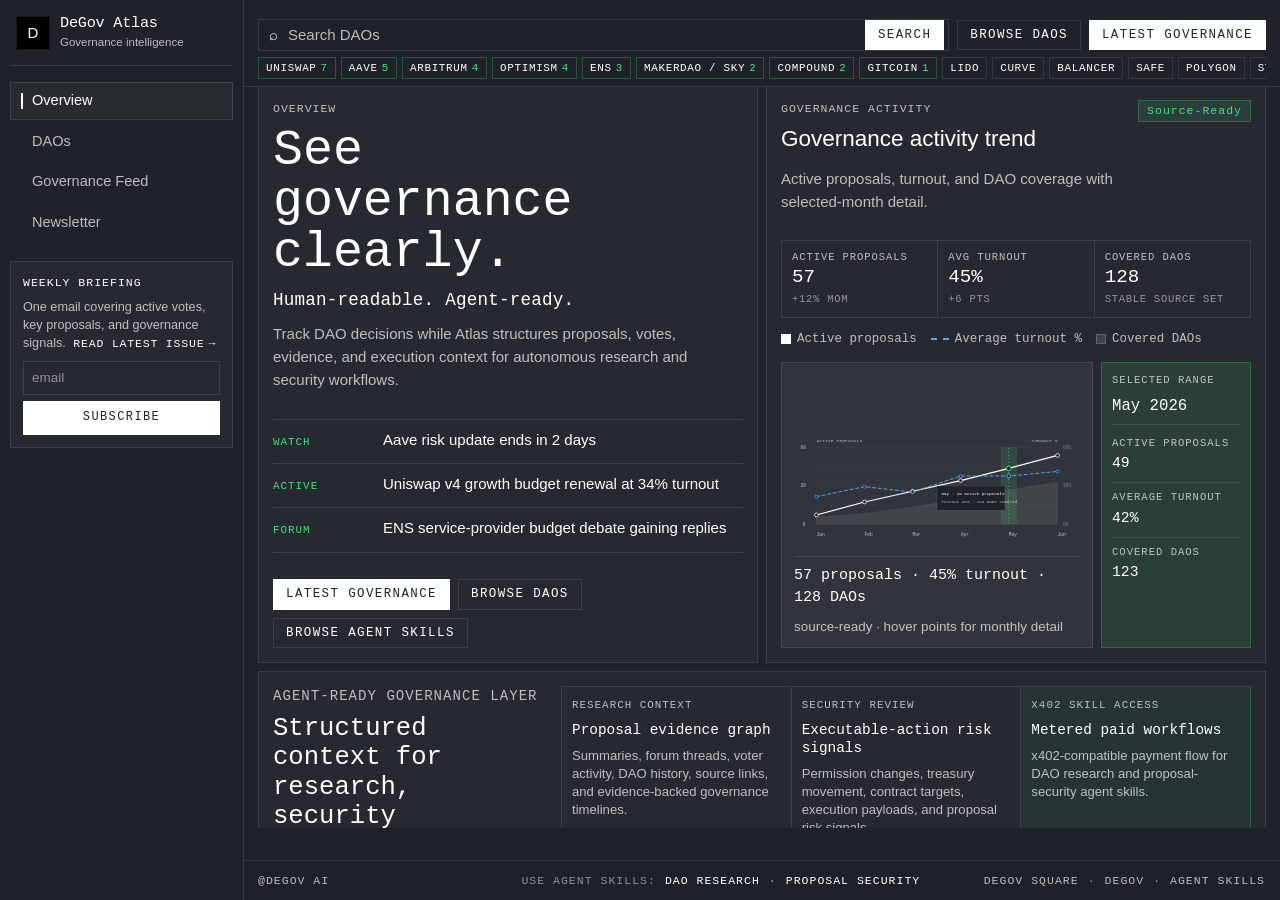
==== index.html @ bc8c1892 "feat: refine Atlas newsletter sidebar briefing" ====
<!doctype html>
<html lang="en"><head>
<meta charset="utf-8">
<meta name="viewport" content="width=device-width, initial-scale=1">
<meta name="description" content="Clickable Atlas overview page.">
<title>DeGov Atlas overview prototype</title>
<link rel="stylesheet" href="atlas.css">
</head>
<body>
<a class="skip-link" href="#content">Skip to content</a>
<div class="atlas-shell">
<aside class="atlas-sidebar" aria-label="Atlas navigation">
<a class="brand" href="index.html" aria-label="DeGov Atlas home"><span class="brand-mark">D</span><span class="brand-copy"><strong>DeGov Atlas</strong><small>Governance intelligence</small></span></a>
<nav class="sidebar-nav" aria-label="Primary navigation"><a href="index.html" aria-current="page"><span class="nav-marker" aria-hidden="true"></span><span>Overview</span></a>
<a href="dao-list.html"><span class="nav-marker" aria-hidden="true"></span><span>DAOs</span></a>
<a href="governance-feed.html"><span class="nav-marker" aria-hidden="true"></span><span>Governance Feed</span></a>
<a href="newsletters-list.html"><span class="nav-marker" aria-hidden="true"></span><span>Newsletter</span></a></nav>
<div class="sidebar-section sidebar-briefing"><p class="sidebar-label">Weekly briefing</p><p class="sidebar-briefing-copy">One email covering active votes, key proposals, and governance signals. <a class="sidebar-briefing-link" href="newsletters-list.html">Read latest issue <span aria-hidden="true">→</span></a></p><form class="sidebar-signup" aria-label="Weekly briefing signup"><div class="sidebar-signup-row"><input id="newsletter-email-overview" type="email" name="email" autocomplete="email" placeholder="email" aria-label="Email address"><button type="submit">Subscribe</button></div></form></div>
</aside>
<main id="content" class="atlas-main">
<div class="atlas-dashboard">
<section class="atlas-command-strip" aria-label="Atlas command strip">
  <div class="dashboard-topbar" aria-label="DAO search">
    <form class="dao-search" role="search">
      <span aria-hidden="true">⌕</span>
      <input aria-label="Search DAOs" placeholder="Search DAOs">
      <button type="submit">Search</button>
      <div class="search-assist" role="listbox" aria-label="Search suggestions">
        <div class="search-assist-group" aria-label="Recently active DAOs">
          <span class="search-assist-heading">Recently active DAOs</span>
          <a class="search-assist-row" href="daos-detail.html" role="option"><strong>Uniswap</strong><span>7 active proposals</span></a>
          <a class="search-assist-row" href="dao-list.html" role="option"><strong>Aave</strong><span>5 active proposals</span></a>
          <a class="search-assist-row" href="dao-list.html" role="option"><strong>Arbitrum</strong><span>4 active proposals</span></a>
          <a class="search-assist-row" href="dao-list.html" role="option"><strong>Optimism</strong><span>4 active proposals</span></a>
        </div>
        <div class="search-assist-group" aria-label="Popular DAOs">
          <span class="search-assist-heading">Popular DAOs</span>
          <a class="search-assist-row" href="dao-list.html" role="option"><strong>ENS</strong><span>3 active proposals</span></a>
          <a class="search-assist-row" href="dao-list.html" role="option"><strong>MakerDAO / Sky</strong><span>2 active proposals</span></a>
          <a class="search-assist-row" href="dao-list.html" role="option"><strong>Compound</strong><span>2 active proposals</span></a>
        </div>
        <div class="search-assist-group" aria-label="Governance pages and actions">
          <span class="search-assist-heading">Governance pages/actions</span>
          <a class="search-assist-row" href="dao-list.html" role="option"><strong>View all DAOs</strong><span>Directory</span></a>
          <a class="search-assist-row" href="governance-feed.html" role="option"><strong>Latest Governance</strong><span>Live feed</span></a>
        </div>
      </div>
    </form>
    <div class="topbar-actions"><a class="button" href="dao-list.html">Browse DAOs</a><a class="button dark" href="governance-feed.html">Latest governance</a></div>
  </div>
  <nav class="market-strip" aria-label="Hot DAO navigation">
    <a class="chain-pill is-active" href="daos-detail.html">UNISWAP <span class="proposal-count">7</span><span class="dao-tooltip"><span>7 active proposals</span><strong>v4 growth budget renewal</strong><em>Updated 2h ago</em></span></a>
    <a class="chain-pill is-active" href="dao-list.html">AAVE <span class="proposal-count">5</span><span class="dao-tooltip"><span>5 active proposals</span><strong>Risk parameter update</strong><em>Updated 4h ago</em></span></a>
    <a class="chain-pill is-active" href="dao-list.html">ARBITRUM <span class="proposal-count">4</span><span class="dao-tooltip"><span>4 active proposals</span><strong>DAO grant program cohort</strong><em>Updated 8h ago</em></span></a>
    <a class="chain-pill is-active" href="dao-list.html">OPTIMISM <span class="proposal-count">4</span><span class="dao-tooltip"><span>4 active proposals</span><strong>Retro Funding round 6</strong><em>Updated 12h ago</em></span></a>
    <a class="chain-pill is-active" href="dao-list.html">ENS <span class="proposal-count">3</span><span class="dao-tooltip"><span>3 active proposals</span><strong>Resolver update discussion</strong><em>Updated 6h ago</em></span></a>
    <a class="chain-pill is-active" href="dao-list.html">MAKERDAO / SKY <span class="proposal-count">2</span><span class="dao-tooltip"><span>2 active proposals</span><strong>DSR rate adjustment</strong><em>Updated 1d ago</em></span></a>
    <a class="chain-pill is-active" href="dao-list.html">COMPOUND <span class="proposal-count">2</span><span class="dao-tooltip"><span>2 active proposals</span><strong>Market parameter update</strong><em>Updated 2d ago</em></span></a>
    <a class="chain-pill is-active" href="dao-list.html">GITCOIN <span class="proposal-count">1</span><span class="dao-tooltip"><span>1 active proposal</span><strong>Grants round operations</strong><em>Updated 3d ago</em></span></a>
    <a class="chain-pill" href="dao-list.html">LIDO</a>
    <a class="chain-pill" href="dao-list.html">CURVE</a>
    <a class="chain-pill" href="dao-list.html">BALANCER</a>
    <a class="chain-pill" href="dao-list.html">SAFE</a>
    <a class="chain-pill" href="dao-list.html">POLYGON</a>
    <a class="chain-pill" href="dao-list.html">STARKNET</a>
    <a class="chain-pill" href="dao-list.html">SCROLL</a>
  </nav>
</section>
<section class="quad-grid">
  <article class="panel hero-market-card command-center-panel">
    <div class="command-copy"><p class="eyebrow">Overview</p><h1>See governance clearly.</h1><p class="hero-support-line">Human-readable. Agent-ready.</p><p>Track DAO decisions while Atlas structures proposals, votes, evidence, and execution context for autonomous research and security workflows.</p></div>
    <div class="latest-signal-stack latest-signal-minimal" aria-label="Latest governance signals">
      <a class="latest-signal-line" href="javascript:void(0)" data-event-id="evt-priority-aave-risk"><span>Watch</span><strong>Aave risk update ends in 2 days</strong></a>
      <a class="latest-signal-line" href="javascript:void(0)" data-event-id="evt-priority-uniswap-v4"><span>Active</span><strong>Uniswap v4 growth budget renewal at 34% turnout</strong></a>
      <a class="latest-signal-line" href="javascript:void(0)" data-event-id="evt-priority-ens-budget"><span>Forum</span><strong>ENS service-provider budget debate gaining replies</strong></a>
    </div>
    <div class="hero-actions"><a class="button dark" href="governance-feed.html">Latest governance</a><a class="button" href="dao-list.html">Browse DAOs</a><a class="button" href="https://github.com/ringecosystem/degov-agent-skills/tree/main/skills" target="_blank" rel="noopener noreferrer">Browse agent skills</a></div>
  </article>

  <article class="panel chart-panel" aria-label="Governance activity trend">
    <div class="panel-heading"><div><p class="eyebrow">Governance activity</p><h2>Governance activity trend</h2><p class="muted">Active proposals, turnout, and DAO coverage with selected-month detail.</p></div><span class="state-pill state-fresh">Source-ready</span></div>
    <dl class="chart-kpi-strip" aria-label="Governance activity summary"><div><dt>Active proposals</dt><dd>57</dd><small>+12% MoM</small></div><div><dt>Avg turnout</dt><dd>45%</dd><small>+6 pts</small></div><div><dt>Covered DAOs</dt><dd>128</dd><small>stable source set</small></div></dl>
    <div class="chart-legend"><span class="chart-legend-item"><span class="chart-legend-dot line-solid"></span> Active proposals</span><span class="chart-legend-item"><span class="chart-legend-dot line-dashed"></span> Average turnout %</span><span class="chart-legend-item"><span class="chart-legend-dot area-fill"></span> Covered DAOs</span></div>
    <div class="governance-chart-layout">
      <div class="dao-trend-chart governance-chart refined" role="img" aria-label="Monthly governance activity trend with May selected"><svg viewBox="0 0 760 300" aria-hidden="true" focusable="false"><g class="chart-grid"><line x1="64" y1="42" x2="696" y2="42"></line><line x1="64" y1="92" x2="696" y2="92"></line><line x1="64" y1="142" x2="696" y2="142"></line><line x1="64" y1="192" x2="696" y2="192"></line><line x1="64" y1="242" x2="696" y2="242"></line></g><path class="coverage-area" d="M64 242 L64 224 L190 214 L316 198 L442 176 L568 154 L696 132 L696 242 Z"></path><g class="selected-month-marker"><rect x="548" y="42" width="40" height="200"></rect><line x1="568" y1="42" x2="568" y2="242"></line></g><polyline class="active-proposals-line" points="64,218 190,184 316,156 442,128 568,96 696,62"></polyline><polyline class="turnout-line" points="64,170 190,144 316,158 442,116 568,116 696,104"></polyline><g class="chart-labels"><text x="64" y="272">Jan</text><text x="190" y="272">Feb</text><text x="316" y="272">Mar</text><text x="442" y="272">Apr</text><text x="568" y="272">May</text><text x="696" y="272">Jun</text><text x="28" y="246">0</text><text x="22" y="146">30</text><text x="22" y="46">60</text><text class="secondary-scale" x="710" y="246">0%</text><text class="secondary-scale" x="710" y="146">30%</text><text class="secondary-scale" x="710" y="46">60%</text></g><g class="axis-title"><text x="64" y="28">Active proposals</text><text x="696" y="28" text-anchor="end">Turnout %</text></g><g class="chart-hit" tabindex="0"><circle cx="64" cy="218" r="5"></circle><circle class="turnout-point" cx="64" cy="170" r="4"></circle><title>Jan: 18 active proposals, 28% turnout, 72 covered DAOs</title></g><g class="chart-hit" tabindex="0"><circle cx="190" cy="184" r="5"></circle><circle class="turnout-point" cx="190" cy="144" r="4"></circle><title>Feb: 27 active proposals, 34% turnout, 80 covered DAOs</title></g><g class="chart-hit" tabindex="0"><circle cx="316" cy="156" r="5"></circle><circle class="turnout-point" cx="316" cy="158" r="4"></circle><title>Mar: 34 active proposals, 31% turnout, 89 covered DAOs</title></g><g class="chart-hit" tabindex="0"><circle cx="442" cy="128" r="5"></circle><circle class="turnout-point" cx="442" cy="116" r="4"></circle><title>Apr: 41 active proposals, 42% turnout, 101 covered DAOs</title></g><g class="chart-hit is-selected" tabindex="0"><circle cx="568" cy="96" r="6"></circle><circle class="turnout-point" cx="568" cy="116" r="5"></circle><rect class="chart-tooltip" x="380" y="142" width="178" height="64"></rect><text class="chart-tooltip-text" x="392" y="166">May · 49 active proposals</text><text class="chart-tooltip-text muted" x="392" y="186">Turnout 42% · 123 DAOs covered</text><title>May: 49 active proposals, 42% turnout, 123 covered DAOs</title></g><g class="chart-hit" tabindex="0"><circle cx="696" cy="62" r="5"></circle><circle class="turnout-point" cx="696" cy="104" r="4"></circle><title>Jun: 57 active proposals, 45% turnout, 128 covered DAOs</title></g></svg><div class="trend-summary"><strong>57 proposals · 45% turnout · 128 DAOs</strong><span>source-ready · hover points for monthly detail</span></div></div>
      <aside class="chart-range-inspector" aria-label="Selected chart range"><span>Selected range</span><strong>May 2026</strong><dl><div><dt>Active proposals</dt><dd>49</dd></div><div><dt>Average turnout</dt><dd>42%</dd></div><div><dt>Covered DAOs</dt><dd>123</dd></div></dl></aside>
    </div>
  </article>

  <article class="panel agent-ready-panel double-span" aria-label="Agent-ready governance layer">
    <div class="agent-ready-copy"><p class="eyebrow">Agent-ready governance layer</p><h2>Structured context for research, security review, and paid agent workflows.</h2><p>Proposals, votes, forum signals, execution outcomes, permissions, treasury movement, source freshness, and evidence links are normalized for autonomous agents. Paid skill access is settled through x402.</p></div>
    <div class="agent-capability-grid" role="list">
      <a class="agent-capability-card" href="https://github.com/ringecosystem/degov-agent-skills/tree/main/skills/dao-governance-research" target="_blank" rel="noopener noreferrer" role="listitem"><span class="agent-skill-label">Research context</span><strong>Proposal evidence graph</strong><span>Summaries, forum threads, voter activity, DAO history, source links, and evidence-backed governance timelines.</span></a>
      <a class="agent-capability-card" href="https://github.com/ringecosystem/degov-agent-skills/tree/main/skills/dao-governance-security" target="_blank" rel="noopener noreferrer" role="listitem"><span class="agent-skill-label">Security review</span><strong>Executable-action risk signals</strong><span>Permission changes, treasury movement, contract targets, execution payloads, and proposal risk signals.</span></a>
      <a class="agent-capability-card x402-card" href="https://www.x402.org/" target="_blank" rel="noopener noreferrer" role="listitem"><span class="agent-skill-label">x402 skill access</span><strong>Metered paid workflows</strong><span>x402-compatible payment flow for DAO research and proposal-security agent skills.</span></a>
    </div>
  </article>

  <article class="panel table-panel fill-panel">
    <div class="panel-heading"><div><p class="eyebrow">Top Active DAOs</p></div><a class="button small" href="dao-list.html">All DAOs</a></div>
    <div class="data-table top-active-daos-table" role="table" aria-label="Top active DAOs"><div class="data-row head" role="row"><span role="columnheader">DAO</span><span role="columnheader">Active</span><span role="columnheader">Voters</span><span role="columnheader">Last proposal</span></div>
<a class="data-row" href="dao-list.html" role="row"><span><strong>Uniswap</strong></span><span>7 active</span><span>18.4k</span><span>2h ago</span></a>
<a class="data-row" href="dao-list.html" role="row"><span><strong>Aave</strong></span><span>5 active</span><span>12.9k</span><span>4h ago</span></a>
<a class="data-row" href="dao-list.html" role="row"><span><strong>Arbitrum</strong></span><span>4 active</span><span>15.6k</span><span>8h ago</span></a>
<a class="data-row" href="dao-list.html" role="row"><span><strong>Optimism</strong></span><span>4 active</span><span>13.1k</span><span>12h ago</span></a>
<a class="data-row" href="dao-list.html" role="row"><span><strong>MakerDAO / Sky</strong></span><span>2 active</span><span>6.7k</span><span>1d ago</span></a>
<a class="data-row" href="dao-list.html" role="row"><span><strong>Compound</strong></span><span>2 active</span><span>4.4k</span><span>2d ago</span></a>
<a class="data-row" href="dao-list.html" role="row"><span><strong>Gitcoin</strong></span><span>1 active</span><span>3.1k</span><span>3d ago</span></a>
<a class="data-row" href="dao-list.html" role="row"><span><strong>Lido</strong></span><span>1 tracked</span><span>9.8k</span><span>4d ago</span></a>
<a class="data-row" href="dao-list.html" role="row"><span><strong>Balancer</strong></span><span>Forum active</span><span>2.2k</span><span>5d ago</span></a>
<a class="data-row" href="dao-list.html" role="row"><span><strong>Safe</strong></span><span>Monitoring</span><span>5.6k</span><span>6d ago</span></a>
<a class="data-row" href="dao-list.html" role="row"><span><strong>ENS</strong></span><span>1 passed</span><span>8.2k</span><span>7d ago</span></a>
<a class="data-row" href="dao-list.html" role="row"><span><strong>Curve</strong></span><span>Forum active</span><span>7.4k</span><span>8d ago</span></a></div>
  </article>

  <article class="panel fill-panel">
    <div class="panel-heading"><div><p class="eyebrow">Latest Governance Updates</p></div><a class="button small" href="governance-feed.html">Feed</a></div>
    <div class="governance-update-list" role="table" aria-label="Latest governance updates">
      <div class="governance-update-row head" role="row"><span role="columnheader">Time</span><span role="columnheader">Update</span><span role="columnheader">Status</span></div>
      <div class="governance-update-row" data-event-id="evt-proposal-uniswap-v4" role="row"><span class="update-time">2h ago</span><span class="update-headline">Uniswap is voting on v4 growth budget renewal — 34% turnout so far</span><span class="state-pill state-active">Active</span></div>
      <div class="governance-update-row" data-event-id="evt-proposal-aave-risk" role="row"><span class="update-time">4h ago</span><span class="update-headline">Aave risk parameter update is ending in 2 days</span><span class="state-pill state-ending-soon">Ending soon</span></div>
      <div class="governance-update-row" data-event-id="evt-execution-arbitrum-grant" role="row"><span class="update-time">8h ago</span><span class="update-headline">Arbitrum executed the DAO grant program third cohort</span><span class="state-pill state-executed">Executed</span></div>
      <div class="governance-update-row" data-event-id="evt-proposal-optimism-retro" role="row"><span class="update-time">12h ago</span><span class="update-headline">Optimism Retro Funding round 6 passed — 91% for</span><span class="state-pill state-passed">Passed</span></div>
      <div class="governance-update-row" data-event-id="evt-proposal-maker-dsr" role="row"><span class="update-time">1d ago</span><span class="update-headline">MakerDAO / Sky DSR rate adjustment passed — now active on-chain</span><span class="state-pill state-executed">Executed</span></div>
      <div class="governance-update-row" data-event-id="evt-proposal-compound-cusdc" role="row"><span class="update-time">2d ago</span><span class="update-headline">Compound cUSDC collateral factor update failed with 62% against</span><span class="state-pill state-defeated">Defeated</span></div>
      <div class="governance-update-row" data-event-id="evt-proposal-gitcoin-gg24" role="row"><span class="update-time">3d ago</span><span class="update-headline">Gitcoin GG24 grant eligibility criteria passed with 78% support</span><span class="state-pill state-passed">Passed</span></div>
      <div class="governance-update-row" data-event-id="evt-forum-balancer-gauge" role="row"><span class="update-time">5d ago</span><span class="update-headline">Balancer forum thread proposes veBAL gauge weight methodology changes</span><span class="state-pill state-fresh">Discussion</span></div>
      <div class="governance-update-row" data-event-id="evt-proposal-ens-svc" role="row"><span class="update-time">7d ago</span><span class="update-headline">ENS DAO voted to fund service-provider working group for Q3</span><span class="state-pill state-passed">Passed</span></div>
      <div class="governance-update-row" data-event-id="evt-forum-curve-lend" role="row"><span class="update-time">8d ago</span><span class="update-headline">Curve community signals support for new LEND gauge weight framework</span><span class="state-pill state-fresh">Discussion</span></div>
      <div class="governance-update-row" data-event-id="evt-proposal-optimism-grants" role="row"><span class="update-time">9d ago</span><span class="update-headline">Optimism token house approved grants council budget for cycle 19</span><span class="state-pill state-executed">Executed</span></div>
      <div class="governance-update-row" data-event-id="evt-proposal-aave-cbbtc" role="row"><span class="update-time">10d ago</span><span class="update-headline">Aave proposal to onboard cbBTC as collateral asset passed</span><span class="state-pill state-passed">Passed</span></div>
    </div>
  </article>
</section>
</div>
<footer class="atlas-footer" aria-label="DeGov Atlas footer">
  <div class="atlas-footer-line">
    <span class="footer-brand">@DeGov AI</span>
    <nav class="footer-skill-guide" aria-label="Agent skill shortcuts"><span>Use agent skills:</span><a href="https://github.com/ringecosystem/degov-agent-skills/tree/main/skills/dao-governance-research" target="_blank" rel="noopener noreferrer">DAO research</a><span aria-hidden="true">·</span><a href="https://github.com/ringecosystem/degov-agent-skills/tree/main/skills/dao-governance-security" target="_blank" rel="noopener noreferrer">Proposal security</a></nav>
    <nav class="footer-links" aria-label="Footer navigation"><a href="https://square.degov.ai/">DeGov Square</a><span aria-hidden="true">·</span><a href="https://degov.ai/">DeGov</a><span aria-hidden="true">·</span><a href="https://github.com/ringecosystem/degov-agent-skills">Agent Skills</a></nav>
  </div>
</footer>
</main>
<nav class="mobile-tab-bar" aria-label="Mobile primary navigation"><a href="index.html" aria-current="page"><span class="nav-icon">H</span>Overview</a>
<a href="dao-list.html"><span class="nav-icon">D</span>DAOs</a>
<a href="governance-feed.html"><span class="nav-icon">G</span>Feed</a>
<a href="newsletters-list.html"><span class="nav-icon">N</span>News</a></nav>
</div>

<!-- Event detail slide-out panel -->
<div id="event-detail-panel" class="event-detail-panel" role="dialog" aria-label="Governance event detail" aria-hidden="true" inert>
  <div class="event-panel-backdrop" data-panel-close></div>
  <div class="event-panel-content">
    <div class="event-panel-body" id="event-panel-body"></div>
  </div>
</div>

<script src="atlas.js" defer></script>
</body></html>
---- atlas.css ----
/*
 * File overview: Defines the dark xAI-inspired public DeGov Atlas layout, command strip,
 * DeGov brand mark, fixed Agent Skills footer, dense dashboard panels, DAO tables,
 * charts, and mobile navigation.
 */

/* ─────────────────────────────────────────────────────────────────────────
 * DeGov Atlas — xAI dark design system
 * Pure dark theme: #1f2228 background with #ffffff text hierarchy.
 * GeistMono as display/button face, universalSans for body.
 * Zero shadows, zero gradients, near-zero radii, no decorative elements.
 * ─────────────────────────────────────────────────────────────── */

:root {
  color-scheme: dark;

  /* Surface */
  --atlas-bg: #1f2228;
  --atlas-ink: #ffffff;
  --atlas-muted: rgba(255, 255, 255, 0.7);
  --atlas-subtle: rgba(255, 255, 255, 0.5);
  --atlas-line: rgba(255, 255, 255, 0.1);
  --atlas-soft: rgba(255, 255, 255, 0.05);
  --atlas-panel: rgba(255, 255, 255, 0.03);
  --atlas-panel-soft: rgba(255, 255, 255, 0.05);
  --atlas-sidebar: #1f2228;
  --atlas-accent: #ffffff;

  /* Semantic — brighter on dark to maintain readability */
  --atlas-blue: #60a5fa;
  --atlas-green: #4ade80;
  --atlas-red: #f87171;
  --atlas-amber: #fbbf24;
  --atlas-anchor: #ffffff;

  /* Status tints — elevated opacity for dark bg contrast */
  --atlas-green-soft: rgba(74, 222, 128, 0.12);
  --atlas-green-line: rgba(74, 222, 128, 0.25);
  --atlas-red-soft: rgba(248, 113, 113, 0.12);
  --atlas-red-line: rgba(248, 113, 113, 0.25);
  --atlas-amber-soft: rgba(251, 191, 36, 0.12);
  --atlas-amber-line: rgba(251, 191, 36, 0.25);

  /* Radius — xAI brutalist: 0px default, 4px occasional */
  --atlas-radius: 0px;

  /* Layout */
  --atlas-sidebar-width: 244px;
  --atlas-command-strip-sticky-offset: 79px;
  --atlas-focus: rgba(59, 130, 246, 0.5);

  /* Typography */
  --atlas-font:
    "universalSans", "universalSans Fallback", -apple-system, BlinkMacSystemFont, "Segoe UI", Roboto, "Helvetica Neue",
    Arial, sans-serif;
  --atlas-mono:
    "GeistMono", ui-monospace, "SF Mono", "Roboto Mono", Menlo, Monaco, "Liberation Mono", "DejaVu Sans Mono",
    "Courier New", monospace;
}

* {
  box-sizing: border-box;
}
html {
  scroll-behavior: smooth;
}
body {
  margin: 0;
  min-height: 100vh;
  color: var(--atlas-ink);
  background: var(--atlas-bg);
  font-family: var(--atlas-font);
  font-size: 15px;
  line-height: 1.48;
  text-rendering: auto;
}
h1,
h2,
h3,
strong,
b {
  font-weight: 400;
}
a {
  color: inherit;
  text-decoration: none;
}
a:hover {
  color: var(--atlas-muted);
  text-decoration: none;
}

button,
input,
select {
  font: inherit;
}

/* ── Skip link ── */
.skip-link {
  position: fixed;
  left: 12px;
  top: 12px;
  z-index: 80;
  padding: 8px 10px;
  border: 1px solid var(--atlas-line);
  color: var(--atlas-bg);
  background: var(--atlas-accent);
  transform: translateY(-160%);
  font-family: var(--atlas-mono);
  font-size: 0.78rem;
  text-transform: uppercase;
  letter-spacing: 1.4px;
}
.skip-link:focus {
  transform: translateY(0);
}

/* ── Shell ── */
.atlas-shell {
  min-height: 100vh;
  display: grid;
  grid-template-columns: var(--atlas-sidebar-width) minmax(0, 1fr);
  background: var(--atlas-bg);
}

.atlas-sidebar {
  position: sticky;
  top: 0;
  height: 100vh;
  display: flex;
  flex-direction: column;
  gap: 16px;
  padding: 14px 10px 12px;
  border-right: 1px solid var(--atlas-line);
  background: var(--atlas-sidebar);
  overflow-y: auto;
}
.brand,
.sidebar-nav a,
.mobile-tab-bar a {
  display: flex;
  align-items: center;
}
.brand {
  gap: 10px;
  padding: 2px 6px 14px;
  border-bottom: 1px solid var(--atlas-line);
}
.brand:hover {
  color: var(--atlas-ink);
}
.brand-mark {
  width: 34px;
  height: 34px;
  display: inline-grid;
  place-items: center;
  flex: 0 0 auto;
  overflow: hidden;
  background: #000;
  border: 1px solid var(--atlas-line);
}
.brand-mark img {
  width: 100%;
  height: 100%;
  display: block;
}
.brand strong,
.brand small {
  display: block;
}
.brand strong {
  font-size: 0.95rem;
  line-height: 1.05;
  letter-spacing: -0.015em;
  font-family: var(--atlas-mono);
}
.brand small {
  color: var(--atlas-muted);
  font-size: 0.72rem;
}

/* ── Sidebar nav ── */
.sidebar-nav {
  display: grid;
  gap: 3px;
}
.sidebar-nav a {
  position: relative;
  gap: 9px;
  min-height: 34px;
  padding: 7px 8px 7px 10px;
  border: 1px solid transparent;
  color: var(--atlas-muted);
  font-size: 0.91rem;
  transition:
    background 160ms ease,
    border-color 160ms ease,
    color 160ms ease;
}
.sidebar-nav a:hover {
  background: var(--atlas-soft);
  color: var(--atlas-ink);
}
.sidebar-nav a[aria-current="page"] {
  color: var(--atlas-ink);
  background: rgba(255, 255, 255, 0.04);
  border-color: var(--atlas-line);
}
.nav-marker {
  width: 2px;
  height: 16px;
  flex: 0 0 auto;
  background: transparent;
}
.sidebar-nav a[aria-current="page"] .nav-marker {
  background: var(--atlas-ink);
}
.nav-icon {
  width: 18px;
  height: 18px;
  display: inline-grid;
  place-items: center;
  border: 1px solid var(--atlas-line);
  color: var(--atlas-muted);
  font-family: var(--atlas-mono);
  font-size: 0.68rem;
}
.mobile-tab-bar a:hover .nav-icon {
  color: var(--atlas-ink);
  border-color: var(--atlas-line);
}
.mobile-tab-bar a[aria-current="page"] .nav-icon {
  color: var(--atlas-bg);
  border-color: rgba(0, 0, 0, 0.34);
}

/* ── Sidebar sections ── */
.sidebar-section {
  padding: 10px 6px 0;
  border-top: 1px solid var(--atlas-line);
}
.sidebar-label,
.eyebrow {
  margin: 0 0 8px;
  color: var(--atlas-muted);
  font-size: 0.72rem;
  font-family: var(--atlas-mono);
  letter-spacing: 1px;
  text-transform: uppercase;
}

/* Sidebar signup */
.sidebar-briefing {
  display: grid;
  gap: 8px;
  margin-top: 4px;
  padding: 12px;
  border: 1px solid var(--atlas-line);
  background: var(--atlas-panel);
}
.sidebar-briefing .sidebar-label {
  margin-bottom: 0;
  color: var(--atlas-ink);
}
.sidebar-briefing-copy {
  margin: 0;
  color: var(--atlas-muted);
  font-size: 0.79rem;
  line-height: 1.42;
}
.sidebar-signup {
  display: flex;
  flex-direction: column;
  gap: 6px;
}
.sidebar-signup label {
  color: var(--atlas-subtle);
  font-size: 0.72rem;
  font-family: var(--atlas-mono);
  text-transform: uppercase;
  letter-spacing: 1px;
  line-height: 1.35;
}
.sidebar-signup-row {
  display: grid;
  grid-template-columns: 1fr;
  gap: 6px;
}
.sidebar-signup-row input {
  width: 100%;
  min-width: 0;
  min-height: 34px;
  padding: 6px 8px;
  border: 1px solid var(--atlas-line);
  background: transparent;
  color: var(--atlas-ink);
  font-size: 0.84rem;
}
.sidebar-signup-row input::placeholder {
  color: var(--atlas-subtle);
}
.sidebar-signup-row button {
  width: 100%;
  min-height: 34px;
  padding: 6px 10px;
  border: 1px solid var(--atlas-accent);
  color: var(--atlas-bg);
  background: var(--atlas-accent);
  font-family: var(--atlas-mono);
  font-size: 0.75rem;
  text-transform: uppercase;
  letter-spacing: 1.4px;
  cursor: pointer;
  white-space: nowrap;
  transition: opacity 160ms ease;
}
.sidebar-signup-row button:hover {
  opacity: 0.9;
}
.sidebar-briefing-link {
  display: inline-flex;
  align-items: center;
  gap: 4px;
  margin-left: 4px;
  color: var(--atlas-ink);
  font-family: var(--atlas-mono);
  font-size: 0.72rem;
  letter-spacing: 0.8px;
  text-decoration: none;
  text-transform: uppercase;
  white-space: nowrap;
}
.sidebar-briefing-link:hover {
  color: var(--atlas-blue);
}

/* Hero signup */
.hero-signup {
  display: flex;
  flex-direction: column;
  gap: 8px;
  max-width: 520px;
}
.hero-signup label {
  color: var(--atlas-muted);
  font-size: 0.85rem;
  line-height: 1.4;
}
.hero-signup-row {
  display: flex;
  gap: 8px;
}
.hero-signup-row input {
  flex: 1;
  min-width: 0;
  min-height: 36px;
  padding: 6px 10px;
  border: 1px solid var(--atlas-line);
  background: transparent;
  color: var(--atlas-ink);
}
.hero-signup-row input::placeholder {
  color: var(--atlas-subtle);
}
.hero-signup-row button {
  min-height: 36px;
  padding: 6px 14px;
  border: 1px solid var(--atlas-accent);
  color: var(--atlas-bg);
  background: var(--atlas-accent);
  font-family: var(--atlas-mono);
  font-size: 0.78rem;
  text-transform: uppercase;
  letter-spacing: 1.4px;
  cursor: pointer;
  white-space: nowrap;
  transition: opacity 160ms ease;
}
.hero-signup-row button:hover {
  opacity: 0.9;
}

.system-note {
  display: grid;
  gap: 3px;
  margin: auto 6px 0;
  padding-top: 10px;
  border-top: 1px solid var(--atlas-line);
  color: var(--atlas-subtle);
  font-size: 0.74rem;
  line-height: 1.35;
}
.system-note span:first-child {
  color: var(--atlas-muted);
  font-family: var(--atlas-mono);
  text-transform: uppercase;
  letter-spacing: 1px;
  font-size: 0.68rem;
}

/* ── Main ── */
.atlas-main {
  min-width: 0;
  min-height: 100vh;
  display: flex;
  flex-direction: column;
  gap: 8px;
  padding: 10px 14px 74px;
}
@media (min-width: 1101px) {
  .atlas-shell {
    height: 100vh;
    overflow: hidden;
  }
  .atlas-main {
    height: calc(100vh - 72px);
    min-height: 0;
    overflow-y: auto;
    padding-bottom: 32px;
  }
}

/* ── Shared containers ── */
.atlas-dashboard,
.stack,
.compact-stack,
.feed-list,
.evidence-list,
.source-list,
.warning-list {
  display: grid;
  gap: 8px;
}
.stack.large {
  gap: 12px;
}
.compact-stack {
  gap: 6px;
}

.dashboard-topbar,
.market-strip,
.panel,
.card,
.metric-card,
.table-card,
.empty-state,
.loading-state,
.error-state,
.caveat-box,
.page-intro,
.feed-command-header,
.insight-panel,
.item-card,
.proposal-card,
.dao-card,
.detail-section,
.issue-masthead,
.featured-issue,
.issue-cover,
.participant-card,
.dao-list-header,
.dao-stats-bar,
.dao-results-panel {
  border: 1px solid var(--atlas-line);
  background: var(--atlas-panel);
}

.panel,
.card,
.metric-card,
.empty-state,
.loading-state,
.error-state,
.caveat-box,
.page-intro,
.item-card,
.proposal-card,
.dao-card,
.detail-section,
.issue-masthead,
.featured-issue,
.issue-cover,
.participant-card {
  padding: 14px;
}

/* ── Topbar ── */
.atlas-command-strip {
  position: sticky;
  top: 0;
  z-index: 35;
  display: grid;
  gap: 5px;
  margin: -10px -14px 0;
  padding: 8px 14px 7px;
  border-bottom: 1px solid var(--atlas-line);
  background: var(--atlas-bg);
}
.dashboard-topbar {
  min-height: 42px;
  display: grid;
  grid-template-columns: minmax(280px, 1fr) auto;
  gap: 8px;
  align-items: center;
  padding: 6px;
}
.atlas-command-strip .dashboard-topbar {
  min-height: 34px;
  padding: 0;
  border: 0;
  background: transparent;
}
.dao-search {
  position: relative;
  min-height: 32px;
  display: grid;
  grid-template-columns: auto minmax(0, 1fr) auto;
  gap: 8px;
  align-items: center;
  padding: 0 4px 0 10px;
  border: 1px solid var(--atlas-line);
  background: transparent;
}
.dao-search:hover,
.dao-search:focus-within {
  border-color: rgba(255, 255, 255, 0.2);
  background: var(--atlas-panel);
}
.dao-search input {
  min-width: 0;
  border: 0;
  outline: 0;
  background: transparent;
  color: var(--atlas-ink);
}
.dao-search input::placeholder {
  color: var(--atlas-muted);
}

.search-assist {
  position: absolute;
  top: calc(100% + 5px);
  left: -1px;
  width: min(620px, calc(100vw - var(--atlas-sidebar-width) - 56px));
  display: grid;
  gap: 0;
  padding: 8px;
  border: 1px solid var(--atlas-line);
  background: rgba(31, 34, 40, 0.98);
  opacity: 0;
  pointer-events: none;
  transform: translateY(-3px);
  transition:
    opacity 120ms ease,
    transform 120ms ease;
}
.dao-search:hover .search-assist,
.dao-search:focus-within .search-assist {
  opacity: 1;
  pointer-events: auto;
  transform: translateY(0);
}
.search-assist-group {
  display: grid;
  gap: 0;
  padding: 4px 0;
  border-top: 1px solid var(--atlas-line);
}
.search-assist-group:first-child {
  border-top: 0;
  padding-top: 0;
}
.search-assist-heading {
  padding: 5px 6px;
  color: var(--atlas-subtle);
  font-family: var(--atlas-mono);
  font-size: 0.68rem;
  letter-spacing: 1px;
  text-transform: uppercase;
}
.search-assist-row {
  display: grid;
  grid-template-columns: minmax(0, 1fr) auto;
  gap: 14px;
  align-items: center;
  min-height: 30px;
  padding: 5px 6px;
  border: 1px solid transparent;
  color: var(--atlas-muted);
  font-size: 0.82rem;
}
.search-assist-row:hover,
.search-assist-row:focus-visible {
  color: var(--atlas-ink);
  border-color: var(--atlas-line);
  background: var(--atlas-soft);
}
.search-assist-row strong {
  color: var(--atlas-ink);
  font-weight: 400;
}
.search-assist-row span:last-child {
  color: var(--atlas-subtle);
  font-family: var(--atlas-mono);
  font-size: 0.72rem;
  white-space: nowrap;
}

/* ── Buttons — xAI style: GeistMono uppercase, 1.4px letter-spacing, 0px radius ── */
.button,
.dao-search button,
.action-link {
  display: inline-flex;
  min-height: 30px;
  align-items: center;
  justify-content: center;
  gap: 6px;
  padding: 5px 12px;
  border: 1px solid var(--atlas-line);
  color: var(--atlas-ink);
  background: transparent;
  font-family: var(--atlas-mono);
  font-size: 0.78rem;
  font-weight: 400;
  text-transform: uppercase;
  letter-spacing: 1.4px;
  cursor: pointer;
  transition:
    opacity 160ms ease,
    border-color 160ms ease;
}
.button:hover,
.dao-search button:hover,
.action-link:hover {
  opacity: 0.7;
  color: var(--atlas-ink);
}
.button.dark,
.button.primary,
.dao-search button {
  color: var(--atlas-bg);
  border-color: var(--atlas-accent);
  background: var(--atlas-accent);
}
.button.dark:hover,
.button.primary:hover,
.dao-search button:hover {
  opacity: 0.9;
}
.button.small {
  min-height: 26px;
  padding: 3px 8px;
  font-size: 0.72rem;
}
.button.ghost {
  background: transparent;
  border-color: rgba(255, 255, 255, 0.2);
}
.full-width {
  width: 100%;
}

.button:focus-visible,
.dao-search button:focus-visible,
.sidebar-signup button:focus-visible,
.hero-signup button:focus-visible,
.sidebar-nav a:focus-visible,
input:focus-visible,
select:focus-visible,
a:focus-visible,
summary:focus-visible {
  outline: 0;
  box-shadow: 0 0 0 3px var(--atlas-focus);
}

.topbar-actions,
.hero-actions,
.tag-row,
.chips,
.panel-actions,
.issue-meta,
.item-links,
.error-actions {
  display: flex;
  flex-wrap: wrap;
  gap: 8px;
  align-items: center;
}

/* ── Market strip ── */
.market-strip {
  display: flex;
  flex-wrap: wrap;
  gap: 6px;
  align-items: center;
  padding: 6px;
}
.atlas-command-strip .market-strip {
  flex-wrap: nowrap;
  gap: 5px;
  min-width: 0;
  padding: 0;
  border: 0;
  background: transparent;
  overflow-x: auto;
  scrollbar-width: thin;
  scrollbar-color: var(--atlas-line) transparent;
}
.atlas-command-strip .chain-pill {
  min-height: 22px;
  padding: 4px 7px;
  font-size: 0.68rem;
  letter-spacing: 0.7px;
}
.atlas-command-strip .chain-pill .proposal-count {
  margin-left: 4px;
}
.strip-label {
  padding: 4px 8px;
  color: var(--atlas-muted);
  font-size: 0.82rem;
}

.chain-pill,
.tag,
.chip,
.state-pill,
.count-badge {
  display: inline-flex;
  align-items: center;
  justify-content: center;
  font-size: 0.75rem;
  font-family: var(--atlas-mono);
  text-transform: uppercase;
  letter-spacing: 1px;
  line-height: 1;
  white-space: nowrap;
}
.chain-pill {
  position: relative;
  min-height: 24px;
  padding: 5px 10px;
  color: var(--atlas-ink);
  border: 1px solid var(--atlas-line);
  background: transparent;
  transition: border-color 160ms ease;
}
.chain-pill:hover {
  border-color: rgba(255, 255, 255, 0.4);
  color: var(--atlas-ink);
}
.chain-pill.is-active {
  color: var(--atlas-ink);
  border-color: var(--atlas-green-line);
}
.chain-pill .proposal-count {
  margin-left: 6px;
  color: var(--atlas-green);
  font-variant-numeric: tabular-nums;
}
.dao-tooltip {
  position: absolute;
  left: 0;
  top: calc(100% + 6px);
  z-index: 2;
  width: 218px;
  display: grid;
  gap: 4px;
  padding: 8px;
  border: 1px solid var(--atlas-line);
  background: rgba(31, 34, 40, 0.98);
  color: var(--atlas-muted);
  font-family: var(--atlas-font);
  font-size: 0.74rem;
  line-height: 1.35;
  text-transform: none;
  letter-spacing: 0;
  opacity: 0;
  pointer-events: none;
  transform: translateY(-3px);
  transition:
    opacity 120ms ease,
    transform 120ms ease;
}
.chain-pill:hover .dao-tooltip,
.chain-pill:focus-visible .dao-tooltip {
  opacity: 1;
  transform: translateY(0);
}
.dao-tooltip strong {
  color: var(--atlas-ink);
  font-weight: 400;
}
.dao-tooltip span {
  color: var(--atlas-subtle);
  font-family: var(--atlas-mono);
  font-size: 0.68rem;
  text-transform: uppercase;
  letter-spacing: 1px;
}
.tag,
.chip {
  min-height: 22px;
  padding: 4px 8px;
  color: var(--atlas-bg);
  border: 1px solid var(--atlas-accent);
  background: var(--atlas-accent);
}
.chip.neutral,
.tag.neutral {
  color: var(--atlas-ink);
  border-color: var(--atlas-line);
  background: transparent;
}

/* ── State pills — xAI-adapted semantic colors on dark bg ── */
.state-pill,
.count-badge {
  min-height: 22px;
  padding: 4px 8px;
  color: var(--atlas-ink);
  border: 1px solid var(--atlas-line);
  background: transparent;
  text-transform: capitalize;
  font-family: var(--atlas-mono);
  font-size: 0.72rem;
  letter-spacing: 1px;
}
.state-fresh,
.state-active,
.state-passed,
.state-executed,
.state-covered {
  color: var(--atlas-green);
  border-color: var(--atlas-green-line);
  background: var(--atlas-green-soft);
}
.state-partial,
.state-ending-soon,
.state-queued,
.state-not-normalized-yet {
  color: var(--atlas-amber);
  border-color: var(--atlas-amber-line);
  background: var(--atlas-amber-soft);
}
.state-stale,
.state-degraded,
.state-failed,
.state-canceled,
.state-defeated,
.state-not-available-for-source,
.state-unknown {
  color: var(--atlas-red);
  border-color: var(--atlas-red-line);
  background: var(--atlas-red-soft);
}

/* ── Grids ── */
.overview-grid,
.content-grid,
.metric-grid,
.component-strip,
.split-layout,
.card-grid,
.dao-detail-grid,
.archive-metrics,
.issue-grid,
.quad-grid {
  display: grid;
  gap: 8px;
}
.quad-grid {
  grid-template-columns: 1fr 1fr;
}
.overview-grid {
  grid-template-columns: minmax(380px, 1.15fr) minmax(320px, 0.85fr);
}
.content-grid.two-col,
.split-layout,
.card-grid.two {
  grid-template-columns: repeat(2, minmax(0, 1fr));
}
.content-grid.three-col,
.metric-grid,
.archive-metrics {
  grid-template-columns: repeat(3, minmax(0, 1fr));
}
.dao-detail-grid {
  grid-template-columns: minmax(280px, 0.38fr) minmax(420px, 1fr);
}
.issue-grid {
  grid-template-columns: repeat(2, minmax(0, 1fr));
}
.split-layout.wide-left {
  grid-template-columns: minmax(0, 1.35fr) minmax(280px, 0.65fr);
}
.double-span {
  grid-column: span 2;
}

/* ── Typography ── */
.page-intro,
.hero-market-card {
  display: flex;
  flex-direction: column;
  gap: 0;
}
.directory-hero {
  display: grid;
  grid-template-columns: minmax(280px, 0.45fr) minmax(420px, 1fr);
  gap: 18px;
  align-items: flex-start;
}

.page-intro h1,
.hero-market-card h1,
.directory-hero h1,
.dao-summary-panel h1,
.detail-title,
.magazine-header h1 {
  max-width: 12ch;
  margin: 0;
  font-family: var(--atlas-mono);
  font-size: clamp(2.8rem, 5vw, 5rem);
  font-weight: 300;
  line-height: 1.02;
  letter-spacing: normal;
  text-wrap: balance;
}

.page-intro p,
.hero-market-card p,
.panel p,
.card p {
  color: var(--atlas-muted);
  line-height: 1.55;
}
.intro-copy {
  max-width: 62ch;
}

.panel-heading,
.card-heading,
.metric-topline,
.section-heading,
.detail-header,
.issue-cover-header {
  display: flex;
  align-items: flex-start;
  justify-content: space-between;
  gap: 12px;
}
.panel-heading h2,
.card-heading h2,
.section-heading h2,
.card h2,
.panel h2,
.metric-card strong,
.item-card h3,
.issue-cover-title {
  margin: 0;
  font-weight: 400;
  line-height: 1.16;
  letter-spacing: normal;
  text-wrap: pretty;
}

/* ── Metric card ── */
.metric-card {
  display: grid;
  gap: 10px;
}
.metric-topline span:first-child {
  color: var(--atlas-muted);
  font-size: 0.72rem;
  font-family: var(--atlas-mono);
  letter-spacing: 1px;
  text-transform: uppercase;
}
.metric-card strong {
  font-size: 1.8rem;
  font-variant-numeric: tabular-nums;
  font-family: var(--atlas-mono);
}
.metric-card p {
  margin: 0;
  font-size: 0.88rem;
}

/* ── Ticker / metric lists ── */
.ticker-list,
.mini-metrics,
.metric-list {
  display: grid;
  gap: 0;
  margin: 16px 0 0;
}
.ticker-list div,
.mini-metrics div,
.metric-list div {
  display: grid;
  grid-template-columns: minmax(0, 1fr) auto auto;
  gap: 8px;
  align-items: baseline;
  padding: 9px 0;
  border-bottom: 1px solid var(--atlas-line);
}
.mini-metrics div,
.metric-list div {
  grid-template-columns: minmax(0, 1fr) auto;
}
.ticker-list div:last-child,
.mini-metrics div:last-child,
.metric-list div:last-child {
  border-bottom: 0;
}
.ticker-list dt,
.mini-metrics dt,
.metric-list dt {
  color: var(--atlas-muted);
}
.ticker-list dd,
.mini-metrics dd,
.metric-list dd {
  margin: 0;
  font-weight: 400;
  font-variant-numeric: tabular-nums;
  font-family: var(--atlas-mono);
}
.ticker-list span {
  color: var(--atlas-green);
  font-size: 0.82rem;
  font-family: var(--atlas-mono);
}

/* ── Overview command center ── */
.command-center-panel {
  gap: 14px;
  justify-content: space-between;
}
.command-center-panel h1 {
  max-width: 13ch;
  font-size: clamp(2.15rem, 3.9vw, 4rem);
}
.command-copy {
  display: grid;
  gap: 8px;
}
.command-copy p {
  max-width: 58ch;
  margin: 0;
}
.command-metric-grid {
  display: grid;
  grid-template-columns: repeat(4, minmax(0, 1fr));
  gap: 0;
  margin: 0;
  border-top: 1px solid var(--atlas-line);
  border-left: 1px solid var(--atlas-line);
}
.command-metric {
  padding: 10px;
  border-right: 1px solid var(--atlas-line);
  border-bottom: 1px solid var(--atlas-line);
}
.command-metric dt {
  color: var(--atlas-muted);
  font-family: var(--atlas-mono);
  font-size: 0.68rem;
  text-transform: uppercase;
  letter-spacing: 0.9px;
}
.command-metric dd {
  margin: 3px 0 0;
  font-family: var(--atlas-mono);
  font-size: clamp(1.45rem, 2.5vw, 2.2rem);
  line-height: 1;
  font-variant-numeric: tabular-nums;
}
.latest-signal {
  margin: 0;
  padding: 8px 0;
  border-top: 1px solid var(--atlas-line);
  border-bottom: 1px solid var(--atlas-line);
  color: var(--atlas-ink);
  font-size: 0.9rem;
}
.latest-signal span {
  margin-right: 8px;
  color: var(--atlas-muted);
  font-family: var(--atlas-mono);
  font-size: 0.72rem;
  text-transform: uppercase;
  letter-spacing: 1px;
}
.top-active-daos-table .data-row {
  grid-template-columns: minmax(170px, 1.25fr) 0.62fr 0.58fr 0.72fr;
}
.top-active-daos-table .data-row span:nth-child(n + 2) {
  font-family: var(--atlas-mono);
  font-variant-numeric: tabular-nums;
}
.governance-update-list {
  display: grid;
  gap: 0;
  overflow: hidden;
  border: 1px solid var(--atlas-line);
}
.governance-update-row {
  display: grid;
  grid-template-columns: 54px minmax(0, 1fr) 96px;
  align-items: center;
  gap: 8px;
  height: 44px;
  padding: 8px 10px;
  border-bottom: 1px solid var(--atlas-line);
  color: var(--atlas-ink);
  transition:
    background 100ms ease,
    color 100ms ease;
}
.governance-update-row:last-child {
  border-bottom: 0;
}
.governance-update-row.head {
  height: 34px;
  color: var(--atlas-muted);
  background: var(--atlas-soft);
  font-family: var(--atlas-mono);
  font-size: 0.72rem;
  text-transform: uppercase;
  letter-spacing: 1px;
}
.governance-update-row.head span:last-child,
.governance-update-row .state-pill {
  justify-self: end;
}
.governance-update-row:not(.head):hover {
  background: var(--atlas-soft);
  color: var(--atlas-ink);
}
.update-time {
  color: var(--atlas-muted);
  font-family: var(--atlas-mono);
  font-size: 0.72rem;
  white-space: nowrap;
  letter-spacing: 0.4px;
}
.update-headline {
  min-width: 0;
  overflow: hidden;
  font-size: 0.86rem;
  line-height: 1.34;
  text-overflow: ellipsis;
  white-space: nowrap;
}
.governance-update-row:not(.head):hover .update-headline {
  color: var(--atlas-muted);
}

.agent-ready-panel {
  display: grid;
  grid-template-columns: minmax(260px, 0.72fr) minmax(360px, 1fr) auto;
  gap: 12px;
  align-items: stretch;
}
.agent-ready-copy {
  display: grid;
  gap: 6px;
  align-content: start;
}
.agent-ready-copy .eyebrow {
  margin: 0;
}
.agent-ready-copy h2 {
  max-width: 46ch;
  margin: 0;
  font-family: var(--atlas-mono);
  font-size: clamp(1.15rem, 2vw, 1.65rem);
  font-weight: 300;
  line-height: 1.14;
  text-wrap: balance;
}
.agent-ready-copy p {
  margin: 0;
  max-width: 62ch;
  font-size: 0.88rem;
}
.agent-skill-list {
  display: grid;
  gap: 0;
  border-top: 1px solid var(--atlas-line);
  border-left: 1px solid var(--atlas-line);
}
.agent-skill-row {
  display: grid;
  grid-template-columns: 82px minmax(190px, 0.58fr) minmax(0, 1fr);
  gap: 10px;
  align-items: baseline;
  padding: 10px;
  border-right: 1px solid var(--atlas-line);
  border-bottom: 1px solid var(--atlas-line);
  color: var(--atlas-ink);
  transition:
    background 120ms ease,
    color 120ms ease;
}
.agent-skill-row:hover {
  background: var(--atlas-soft);
  color: var(--atlas-ink);
}
.agent-skill-label {
  color: var(--atlas-muted);
  font-family: var(--atlas-mono);
  font-size: 0.68rem;
  text-transform: uppercase;
  letter-spacing: 1px;
}
.agent-skill-row strong {
  font-family: var(--atlas-mono);
  font-size: 0.82rem;
  font-weight: 300;
  overflow-wrap: anywhere;
}
.agent-skill-row > span:last-child {
  color: var(--atlas-muted);
  font-size: 0.84rem;
  line-height: 1.34;
}
.agent-ready-footer {
  display: grid;
  gap: 8px;
  align-content: space-between;
  justify-items: end;
  min-width: 172px;
  padding-left: 12px;
  border-left: 1px solid var(--atlas-line);
}
.agent-ready-footer span {
  color: var(--atlas-muted);
  font-family: var(--atlas-mono);
  font-size: 0.68rem;
  text-transform: uppercase;
  letter-spacing: 1px;
  text-align: right;
}

/* ── Compact system footer ── */
.atlas-footer {
  position: fixed;
  right: 0;
  bottom: 0;
  left: var(--atlas-sidebar-width);
  z-index: 50;
  height: 40px;
  min-height: 40px;
  padding: 0 14px;
  border-top: 1px solid var(--atlas-line);
  background: rgba(31, 34, 40, 0.98);
}
.atlas-footer-line {
  min-height: 40px;
  display: grid;
  grid-template-columns: minmax(120px, 0.38fr) minmax(320px, 1fr) minmax(240px, 0.54fr);
  align-items: center;
  gap: 16px;
  padding: 0;
  color: var(--atlas-muted);
  font-family: var(--atlas-mono);
  font-size: 0.72rem;
  letter-spacing: 1px;
  text-transform: uppercase;
}
.footer-brand {
  color: var(--atlas-muted);
  white-space: nowrap;
}
.footer-skill-guide {
  display: flex;
  align-items: center;
  justify-content: center;
  flex-wrap: nowrap;
  gap: 8px;
  color: var(--atlas-muted);
  text-align: center;
  white-space: nowrap;
}
.footer-skill-guide span:first-child {
  color: var(--atlas-subtle);
}
.footer-skill-guide a {
  display: inline-flex;
  min-height: 28px;
  align-items: center;
  color: var(--atlas-ink);
  border: 1px solid transparent;
}
.footer-skill-guide a:hover {
  color: var(--atlas-bg);
  border-color: var(--atlas-accent);
  background: var(--atlas-accent);
}
.footer-links {
  display: flex;
  align-items: center;
  justify-content: flex-end;
  flex-wrap: nowrap;
  gap: 8px;
  color: var(--atlas-subtle);
  text-align: right;
  white-space: nowrap;
}
.footer-links a {
  display: inline-flex;
  min-height: 28px;
  align-items: center;
  padding: 3px 0;
  color: var(--atlas-muted);
  border: 1px solid transparent;
  transition:
    color 150ms ease,
    background 150ms ease,
    border-color 150ms ease;
}
.footer-links a:hover {
  color: var(--atlas-ink);
  border-color: var(--atlas-line);
  background: var(--atlas-soft);
}

/* ── Charts ── */
.chart-panel {
  min-height: 400px;
}
.activity-chart,
.dao-sparkline {
  height: 285px;
  display: flex;
  align-items: flex-end;
  gap: 4px;
  margin-top: 16px;
  padding: 22px 12px 0;
  border: 1px solid var(--atlas-line);
  border-top: 0;
  background: var(--atlas-soft);
}
.dao-trend-chart {
  position: relative;
  min-height: 285px;
  margin-top: 16px;
  padding: 10px 10px 42px;
  border: 1px solid var(--atlas-line);
  background: var(--atlas-soft);
}
.dao-trend-chart svg {
  display: block;
  width: 100%;
  height: 230px;
  overflow: visible;
}
.governance-chart svg {
  height: 252px;
}
.chart-grid line {
  stroke: var(--atlas-line);
  stroke-width: 1;
}
.trend-line,
.active-proposals-line {
  fill: none;
  stroke: var(--atlas-accent);
  stroke-width: 3;
  stroke-linecap: round;
  stroke-linejoin: round;
}
.trend-line-proposals {
  fill: none;
  stroke: var(--atlas-blue);
  stroke-width: 2.5;
  stroke-linecap: round;
  stroke-linejoin: round;
}
.trend-line-voters {
  fill: none;
  stroke: var(--atlas-green);
  stroke-width: 2.5;
  stroke-linecap: round;
  stroke-linejoin: round;
}
.turnout-line {
  fill: none;
  stroke: var(--atlas-blue);
  stroke-width: 2.5;
  stroke-linecap: round;
  stroke-linejoin: round;
  stroke-dasharray: 8 7;
}
.coverage-area {
  fill: rgba(255, 255, 255, 0.08);
  stroke: rgba(255, 255, 255, 0.16);
  stroke-width: 1;
}
.trend-points circle {
  fill: var(--atlas-bg);
  stroke: var(--atlas-accent);
  stroke-width: 2;
}
.trend-points-proposals circle {
  fill: var(--atlas-bg);
  stroke: var(--atlas-blue);
  stroke-width: 2;
}
.trend-points-voters circle {
  fill: var(--atlas-bg);
  stroke: var(--atlas-green);
  stroke-width: 2;
}
.chart-hit circle {
  fill: var(--atlas-bg);
  stroke: var(--atlas-accent);
  stroke-width: 2;
  cursor: pointer;
}
.chart-hit .turnout-point {
  stroke: var(--atlas-blue);
}
.chart-hit:hover circle,
.chart-hit:focus circle {
  r: 6;
}
.chart-hit:focus {
  outline: 0;
}
.chart-tooltip,
.chart-tooltip-text {
  opacity: 0;
  pointer-events: none;
  transition: opacity 120ms ease;
}
.chart-tooltip {
  fill: var(--atlas-bg);
  stroke: rgba(255, 255, 255, 0.2);
  stroke-width: 1;
}
.chart-tooltip-text {
  fill: var(--atlas-ink);
  font-family: var(--atlas-mono);
  font-size: 11px;
}
.chart-tooltip-text.muted {
  fill: var(--atlas-muted);
}
.chart-hit:hover .chart-tooltip,
.chart-hit:hover .chart-tooltip-text,
.chart-hit:focus .chart-tooltip,
.chart-hit:focus .chart-tooltip-text {
  opacity: 1;
}
.chart-legend {
  display: flex;
  flex-wrap: wrap;
  gap: 14px;
  margin: 0 0 14px;
}
.chart-legend-item {
  display: flex;
  align-items: center;
  gap: 6px;
  font-size: 0.78rem;
  color: var(--atlas-muted);
  font-family: var(--atlas-mono);
}
.chart-legend-dot {
  width: 10px;
  height: 10px;
  flex-shrink: 0;
}
.chart-legend-dot.line-solid {
  background: var(--atlas-accent);
}
.chart-legend-dot.line-dashed {
  border-top: 2px dashed var(--atlas-blue);
  height: 0;
  width: 18px;
}
.chart-legend-dot.area-fill {
  background: rgba(255, 255, 255, 0.12);
  border: 1px solid rgba(255, 255, 255, 0.18);
}
.chart-labels text {
  fill: var(--atlas-muted);
  font-family: var(--atlas-mono);
  font-size: 12px;
}
.axis-title text {
  fill: var(--atlas-muted);
  font-family: var(--atlas-mono);
  font-size: 11px;
  text-transform: uppercase;
  letter-spacing: 1px;
}
.trend-summary {
  position: absolute;
  right: 12px;
  bottom: 10px;
  left: 12px;
  display: flex;
  flex-wrap: wrap;
  justify-content: space-between;
  gap: 8px;
  padding-top: 8px;
  border-top: 1px solid var(--atlas-line);
}
.trend-summary strong {
  font-variant-numeric: tabular-nums;
  font-family: var(--atlas-mono);
}
.trend-summary span {
  color: var(--atlas-muted);
  font-size: 0.84rem;
}
.dao-sparkline {
  height: 230px;
}
.activity-chart span,
.dao-sparkline span {
  flex: 1;
  min-width: 12px;
  background: var(--atlas-accent);
}
.activity-chart span:nth-child(3n),
.dao-sparkline span:nth-child(3n) {
  background: var(--atlas-muted);
}
.activity-chart span:nth-child(4n),
.dao-sparkline span:nth-child(4n) {
  background: var(--atlas-blue);
}
.chart-axis {
  display: flex;
  justify-content: space-between;
  gap: 12px;
  padding-top: 8px;
  color: var(--atlas-muted);
  font-size: 0.82rem;
}

/* ── Data table ── */
.data-table {
  display: grid;
  overflow-x: auto;
  border: 1px solid var(--atlas-line);
}
.data-row {
  display: grid;
  grid-template-columns: minmax(220px, 1.3fr) 0.7fr 0.55fr 0.65fr;
  gap: 10px;
  align-items: center;
  min-height: 44px;
  padding: 8px 10px;
  border-bottom: 1px solid var(--atlas-line);
}
.dao-directory-table .data-row {
  grid-template-columns: minmax(260px, 1.45fr) 0.9fr 0.45fr 0.6fr 0.65fr;
}
.popular-daos-table .data-row {
  grid-template-columns: minmax(170px, 1.15fr) 0.38fr 0.38fr 0.38fr 0.38fr 0.45fr;
}
.proposal-table .data-row,
.vote-history-table .data-row {
  grid-template-columns: minmax(260px, 1.45fr) 0.6fr 0.5fr 0.55fr 0.4fr;
}
.data-row:last-child {
  border-bottom: 0;
}
.data-row.head {
  min-height: 34px;
  color: var(--atlas-muted);
  background: var(--atlas-soft);
  font-size: 0.72rem;
  font-family: var(--atlas-mono);
  text-transform: uppercase;
  letter-spacing: 1px;
}
.data-row:not(.head):hover,
.item-card:hover,
.proposal-card:hover,
.dao-card:hover,
.issue-cover:hover {
  background: var(--atlas-soft);
  color: var(--atlas-ink);
}
.data-row strong,
.data-row small,
.item-card strong,
.item-card span,
.item-card small,
.issue-cover span {
  display: block;
}
.data-row small,
.item-card small,
.item-card span,
.issue-date,
.issue-cover-stats,
.issue-cover-dao,
.muted,
.bar-value,
.vote-row-label span {
  color: var(--atlas-muted);
}

/* ── Cards ── */
.proposal-card,
.dao-card,
.item-card,
.issue-cover {
  display: grid;
  gap: 8px;
  transition: background 160ms ease;
}
.proposal-card:hover,
.dao-card:hover,
.item-card:hover,
.issue-cover:hover {
  background: var(--atlas-soft);
}
.proposal-card p,
.dao-card p {
  margin: 0;
}
.insight-panel {
  padding: 10px;
  background: var(--atlas-soft);
}
.insight-label {
  display: block;
  margin-bottom: 4px;
  color: var(--atlas-muted);
  font-size: 0.72rem;
  font-family: var(--atlas-mono);
  letter-spacing: 1px;
  text-transform: uppercase;
}

/* ── Vote stack ── */
.vote-stack {
  display: grid;
  gap: 8px;
}
.vote-row {
  display: grid;
  grid-template-columns: minmax(120px, 0.8fr) minmax(160px, 1fr) auto;
  gap: 10px;
  align-items: center;
}
.vote-row-label strong,
.vote-row-label span {
  display: block;
}
.bar-track {
  height: 9px;
  overflow: hidden;
  background: var(--atlas-soft);
}
.bar-fill {
  display: block;
  height: 100%;
  background: var(--atlas-accent);
}
.direction-against {
  background: var(--atlas-red);
}
.direction-abstain,
.direction-other {
  background: var(--atlas-muted);
}

/* ── States ── */
.state-showcase {
  display: grid;
  grid-template-columns: repeat(3, minmax(0, 1fr));
  gap: 8px;
}
.empty-state,
.loading-state,
.error-state {
  min-height: 150px;
  display: grid;
  align-content: center;
  gap: 8px;
  text-align: center;
}
.empty-state h2,
.error-state h2 {
  margin: 0;
  font-family: var(--atlas-mono);
}
.empty-state p,
.error-state p {
  max-width: 42ch;
  margin: 0 auto;
  color: var(--atlas-muted);
}
.error-state {
  border-color: var(--atlas-red-line);
}
.scrollable-panel {
  max-height: 440px;
  overflow-y: auto;
}
.loading-state {
  align-content: start;
  text-align: left;
}
.skeleton-line,
.skeleton-block {
  background: var(--atlas-soft);
  animation: pulse 1200ms ease-in-out infinite;
}
.skeleton-line {
  height: 12px;
  margin-bottom: 8px;
}
.skeleton-line.medium {
  width: 72%;
}
.skeleton-line.short {
  width: 42%;
}
.skeleton-block {
  min-height: 76px;
}
@keyframes pulse {
  0%,
  100% {
    opacity: 0.55;
  }
  50% {
    opacity: 1;
  }
}

/* ── Caveats ── */
.caveat-box strong {
  display: block;
  margin-bottom: 8px;
  font-family: var(--atlas-mono);
}
.caveat-box ul,
.source-list,
.warning-list {
  margin: 0;
  padding-left: 18px;
  color: var(--atlas-muted);
}

/* ── Filters ── */
.filter-form {
  display: flex;
  flex-wrap: wrap;
  gap: 8px;
  align-items: flex-end;
}
.filter-form label {
  display: grid;
  gap: 4px;
  color: var(--atlas-muted);
  font-size: 0.78rem;
}
.filter-form input,
.filter-form select {
  min-width: 150px;
  min-height: 30px;
  padding: 4px 8px;
  color: var(--atlas-ink);
  border: 1px solid var(--atlas-line);
  background: transparent;
}

/* Inline filter bar */
.inline-filter-bar {
  display: flex;
  flex-wrap: wrap;
  align-items: center;
  gap: 8px;
  padding: 10px 0 12px;
  border-bottom: 1px solid var(--atlas-line);
}
.inline-filter-bar input,
.inline-filter-bar select {
  min-height: 30px;
  padding: 4px 8px;
  color: var(--atlas-ink);
  border: 1px solid var(--atlas-line);
  background: transparent;
  font-size: 0.82rem;
}
.inline-filter-bar select {
  min-width: 130px;
}
.inline-filter-bar .filter-search {
  min-width: 220px;
}
.inline-filter-bar .button {
  white-space: nowrap;
}
.inline-filter-bar .button.small {
  margin-left: auto;
}
.dao-directory-console {
  display: grid;
  gap: 12px;
}
.dao-directory-layout {
  display: grid;
  grid-template-columns: minmax(0, 1fr) 276px;
  gap: 12px;
  align-items: start;
  padding-bottom: 50px;
}
.dao-directory-layout .dao-directory-console {
  min-width: 0;
}
.directory-console-head {
  display: grid;
  grid-template-columns: minmax(0, 1fr) auto;
  gap: 16px;
  align-items: flex-start;
  padding-bottom: 12px;
  border-bottom: 1px solid var(--atlas-line);
}
.directory-console-title {
  display: grid;
  gap: 4px;
}
.directory-console-title h1 {
  max-width: 54ch;
  margin: 0;
  font-family: var(--atlas-mono);
  font-size: clamp(1.45rem, 2.4vw, 2rem);
  font-weight: 300;
  line-height: 1.25;
}
.directory-console-title p {
  margin: 0;
  color: var(--atlas-muted);
}
.directory-console-status {
  display: flex;
  flex-wrap: wrap;
  justify-content: flex-end;
  gap: 8px 12px;
  color: var(--atlas-muted);
  font-family: var(--atlas-mono);
  font-size: 0.72rem;
  text-transform: uppercase;
  letter-spacing: 1px;
}
.directory-console-status span {
  position: relative;
  white-space: nowrap;
}
.directory-console-status span + span::before {
  content: "";
  position: absolute;
  left: -7px;
  top: 0.35em;
  bottom: 0.35em;
  border-left: 1px solid var(--atlas-line);
}
.directory-filter-console {
  display: grid;
  gap: 10px;
  padding-bottom: 12px;
  border-bottom: 1px solid var(--atlas-line);
}
.directory-search-field {
  display: grid;
  grid-template-columns: 112px minmax(0, 1fr);
  gap: 10px;
  align-items: center;
}
.directory-search-field > span,
.filter-cluster > span,
.directory-order-row > span,
.directory-filter-footer label > span {
  color: var(--atlas-muted);
  font-family: var(--atlas-mono);
  font-size: 0.68rem;
  text-transform: uppercase;
  letter-spacing: 1px;
}
.directory-search-field input,
.directory-filter-footer select {
  min-height: 30px;
  padding: 4px 8px;
  color: var(--atlas-ink);
  border: 1px solid var(--atlas-line);
  background: transparent;
  font-size: 0.82rem;
}
.filter-cluster {
  display: grid;
  grid-template-columns: 112px minmax(0, 1fr);
  gap: 10px;
  align-items: flex-start;
}
.filter-chip-row {
  display: flex;
  flex-wrap: wrap;
  gap: 6px;
}
.filter-chip {
  min-height: 28px;
  padding: 4px 8px;
  border: 1px solid var(--atlas-line);
  color: var(--atlas-muted);
  background: transparent;
  font-family: var(--atlas-mono);
  font-size: 0.68rem;
  text-transform: uppercase;
  letter-spacing: 1px;
  cursor: pointer;
}
.filter-chip.is-active,
.filter-chip:hover {
  color: var(--atlas-bg);
  border-color: var(--atlas-accent);
  background: var(--atlas-accent);
}
.directory-order-row {
  display: grid;
  grid-template-columns: 112px minmax(0, 1fr) auto;
  gap: 10px;
  align-items: flex-start;
  padding-top: 10px;
  border-top: 1px solid var(--atlas-line);
}
.order-chip-row .filter-chip {
  color: var(--atlas-ink);
  padding-right: 7px;
  padding-left: 7px;
}
.order-chip-row .filter-chip.is-active {
  color: var(--atlas-bg);
}
.reset-filter-link {
  align-self: center;
  min-height: 28px;
  display: inline-flex;
  align-items: center;
  color: var(--atlas-muted);
  font-family: var(--atlas-mono);
  font-size: 0.68rem;
  text-transform: uppercase;
  letter-spacing: 1px;
  white-space: nowrap;
}
.reset-filter-link:hover {
  color: var(--atlas-ink);
}
.directory-filter-footer {
  display: grid;
  grid-template-columns: auto minmax(0, 1fr) auto;
  gap: 12px;
  align-items: flex-end;
}
.directory-filter-footer label {
  display: grid;
  gap: 4px;
}
.directory-filter-footer p {
  margin: 0;
  align-self: center;
  color: var(--atlas-muted);
  font-family: var(--atlas-mono);
  font-size: 0.72rem;
  text-transform: uppercase;
  letter-spacing: 1px;
}

/* ── Governance bulletin ── */
.feed-command-header {
  display: grid;
  gap: 8px;
  align-items: flex-start;
  padding: 14px;
  border-bottom: 1px solid var(--atlas-line);
}
.feed-console-meta {
  display: flex;
  flex-wrap: wrap;
  align-items: center;
  gap: 8px 12px;
  color: var(--atlas-muted);
  font-family: var(--atlas-mono);
  font-size: 0.72rem;
  text-transform: uppercase;
  letter-spacing: 1px;
}
.feed-console-meta .eyebrow {
  margin: 0;
  color: var(--atlas-ink);
}
.feed-window-badge {
  color: var(--atlas-ink);
  background: rgba(255,255,255,0.07);
  padding: 2px 7px;
  border: 1px solid var(--atlas-line);
}
.feed-sync-status {
  color: var(--atlas-muted);
}
.feed-command-copy {
  display: grid;
  gap: 8px;
  max-width: 650px;
}
.feed-command-copy .eyebrow {
  margin: 0;
}
.feed-command-copy h1 {
  margin: 0;
  font-family: var(--atlas-mono);
  font-weight: 300;
  font-size: clamp(2rem, 4vw, 3.2rem);
  line-height: 0.96;
  letter-spacing: normal;
}
.feed-command-copy p {
  margin: 0;
  color: var(--atlas-muted);
  max-width: 680px;
}

/* ── Feed two-column layout ── */
.feed-layout {
  display: grid;
  grid-template-columns: minmax(0, 1fr) 288px;
  gap: 12px;
  align-items: start;
}
.feed-main {
  min-width: 0;
}

/* ── Data panel (right sidebar) ── */
.feed-data-panel {
  display: grid;
  gap: 8px;
  align-content: start;
  position: sticky;
  top: var(--atlas-command-strip-sticky-offset);
  z-index: 40;
  padding-left: 8px;
  padding-bottom: 8px;
  border-left: 1px solid var(--atlas-line);
  background: var(--atlas-bg);
}
.data-panel-card {
  display: grid;
  gap: 8px;
  padding: 12px;
  border: 1px solid var(--atlas-line);
  background: var(--atlas-panel);
  color: var(--atlas-ink);
}
.data-panel-label {
  margin: 0;
  color: var(--atlas-muted);
  font-family: var(--atlas-mono);
  font-size: 0.66rem;
  text-transform: uppercase;
  letter-spacing: 1px;
}
.data-panel-metrics {
  display: grid;
  grid-template-columns: 1fr 1fr;
  gap: 0;
  margin: 0;
}
.data-panel-metrics div {
  padding: 7px 8px;
  border: 1px solid var(--atlas-line);
  margin: -0.5px;
}
.data-panel-metrics dt {
  color: var(--atlas-muted);
  font-family: var(--atlas-mono);
  font-size: 0.64rem;
  text-transform: uppercase;
  letter-spacing: 0.7px;
}
.data-panel-metrics dd {
  margin: 3px 0 0;
  font-family: var(--atlas-mono);
  font-size: 1.12rem;
  line-height: 1.05;
  font-variant-numeric: tabular-nums;
}
.data-panel-dao-list {
  margin: 0;
  padding: 0;
  list-style: none;
  display: grid;
  gap: 0;
}
.data-panel-dao-list li {
  counter-increment: none;
}
.data-panel-dao-list a {
  display: flex;
  justify-content: space-between;
  align-items: center;
  padding: 5px 0;
  border-bottom: 1px solid var(--atlas-line);
  color: var(--atlas-ink);
  font-size: 0.82rem;
}
.data-panel-dao-list a:hover {
  background: var(--atlas-soft);
  color: var(--atlas-ink);
}
.data-panel-dao-list a:last-child {
  border-bottom: 0;
}
.data-panel-dao-list strong {
  font-weight: 400;
}
.data-panel-dao-list span {
  font-family: var(--atlas-mono);
  font-size: 0.78rem;
  color: var(--atlas-muted);
}
.data-panel-breakdown {
  display: grid;
  gap: 8px;
  margin: 0;
}
.data-panel-breakdown div {
  display: grid;
  gap: 5px;
}
.data-panel-breakdown dt {
  color: var(--atlas-muted);
  font-family: var(--atlas-mono);
  font-size: 0.64rem;
  text-transform: uppercase;
  letter-spacing: 0.7px;
}
.data-panel-breakdown dd {
  display: grid;
  grid-template-columns: minmax(0, 1fr) auto;
  gap: 8px;
  align-items: center;
  margin: 0;
}
.data-panel-breakdown dd span {
  height: 5px;
  background:
    linear-gradient(90deg, var(--atlas-green) var(--bar), transparent var(--bar)),
    var(--atlas-soft);
  border: 1px solid var(--atlas-line);
}
.data-panel-breakdown dd strong {
  color: var(--atlas-ink);
  font-family: var(--atlas-mono);
  font-size: 0.76rem;
  font-weight: 400;
  font-variant-numeric: tabular-nums;
}
.data-panel-note {
  margin: 0;
  color: var(--atlas-muted);
  font-size: 0.78rem;
  line-height: 1.42;
}
.telegram-signal-panel-card {
  background: var(--atlas-soft);
  gap: 5px;
  transition:
    background 120ms ease,
    border-color 120ms ease;
}
.telegram-signal-panel-card:hover {
  background: rgba(255,255,255,0.07);
  border-color: rgba(255,255,255,0.18);
  color: var(--atlas-ink);
}
.telegram-signal-panel-card strong {
  font-family: var(--atlas-mono);
  font-size: 0.86rem;
  font-weight: 300;
  line-height: 1.28;
}
.telegram-signal-panel-card p {
  margin: 0;
  color: var(--atlas-muted);
  font-size: 0.78rem;
  line-height: 1.38;
}
.telegram-signal-panel-card .telegram-handle {
  color: var(--atlas-muted);
  font-family: var(--atlas-mono);
  font-size: 0.74rem;
}
.telegram-signal-panel-card em {
  color: var(--atlas-ink);
  font-family: var(--atlas-mono);
  font-size: 0.66rem;
  font-style: normal;
  text-transform: uppercase;
  letter-spacing: 1px;
}

.priority-signal-strip {
  display: grid;
  grid-template-columns: minmax(170px, 0.28fr) minmax(0, 1fr);
  gap: 12px;
  align-items: flex-start;
  padding: 12px 14px;
  border: 1px solid var(--atlas-line);
  background: var(--atlas-panel);
}
.priority-signal-head {
  display: grid;
  gap: 4px;
}
.priority-signal-head .eyebrow {
  margin: 0;
  color: var(--atlas-ink);
}
.priority-signal-head span {
  color: var(--atlas-muted);
  font-family: var(--atlas-mono);
  font-size: 0.68rem;
  text-transform: uppercase;
  letter-spacing: 1px;
  line-height: 1.35;
}
.priority-signal-list {
  display: grid;
  gap: 0;
}
.priority-signal-list > * {
  display: grid;
  grid-template-columns: 72px minmax(0, 1fr);
  gap: 10px;
  align-items: baseline;
  padding: 7px 0;
  border-bottom: 1px solid var(--atlas-line);
  color: var(--atlas-ink);
}
.priority-signal-list > *:last-child {
  border-bottom: 0;
}
.priority-signal-list > *:hover {
  background: var(--atlas-soft);
  color: var(--atlas-ink);
}
.priority-signal-list span {
  color: var(--atlas-muted);
  font-family: var(--atlas-mono);
  font-size: 0.68rem;
  text-transform: uppercase;
  letter-spacing: 1px;
}
.priority-signal-list strong {
  font-size: 0.9rem;
  font-weight: 400;
  line-height: 1.36;
}
.feed-bulletin {
  display: grid;
  gap: 0;
}
.bulletin-item {
  display: grid;
  grid-template-columns: minmax(88px, 0.16fr) minmax(0, 1fr);
  align-items: baseline;
  gap: 10px;
  padding: 8px 0;
  border-bottom: 1px solid var(--atlas-line);
  color: var(--atlas-ink);
  transition:
    background 100ms ease,
    color 100ms ease;
}
.bulletin-item:hover {
  background: var(--atlas-soft);
  color: var(--atlas-ink);
}
.bulletin-item:last-child {
  border-bottom: 0;
}
.bulletin-meta {
  font-family: var(--atlas-mono);
  font-size: 0.72rem;
  color: var(--atlas-muted);
  white-space: nowrap;
  display: flex;
  align-items: baseline;
  gap: 6px;
  letter-spacing: 0.4px;
}
.bulletin-meta a {
  color: var(--atlas-muted);
}
.bulletin-meta a:hover {
  color: var(--atlas-ink);
}
.bulletin-live {
  padding-left: 6px;
  color: var(--atlas-ink);
  text-transform: uppercase;
  letter-spacing: 1px;
}
.bulletin-headline {
  font-size: 0.9rem;
  line-height: 1.32;
  color: var(--atlas-ink);
  text-wrap: pretty;
  display: flex;
  flex-wrap: wrap;
  align-items: baseline;
  gap: 8px;
}
.bulletin-item:hover .bulletin-headline {
  color: var(--atlas-muted);
}
.bulletin-status-inline {
  display: inline-flex;
  flex-shrink: 0;
}


/* ── Event detail panel (slide-out overlay) ── */
.event-detail-panel {
  position: fixed;
  inset: 0;
  z-index: 50;
  display: flex;
  justify-content: flex-end;
  pointer-events: none;
  visibility: hidden;
  transition: visibility 0s 280ms;
}
.event-detail-panel.is-open {
  pointer-events: auto;
  visibility: visible;
  transition: visibility 0s 0s;
}
.event-panel-backdrop {
  position: absolute;
  inset: 0;
  background: rgba(0, 0, 0, 0.55);
  opacity: 0;
  transition: opacity 250ms ease;
  cursor: pointer;
}
.event-detail-panel.is-open .event-panel-backdrop {
  opacity: 1;
}
.event-panel-content {
  position: relative;
  width: 420px;
  max-width: calc(100vw - 56px);
  height: 100vh;
  overflow-y: auto;
  background: var(--atlas-bg);
  border-left: 1px solid var(--atlas-line);
  transform: translateX(100%);
  transition: transform 280ms cubic-bezier(0.16, 1, 0.3, 1);
  display: flex;
  flex-direction: column;
}
.event-detail-panel.is-open .event-panel-content {
  transform: translateX(0);
}
.event-panel-close-row {
  display: flex;
  justify-content: flex-end;
  padding: 8px 12px;
  flex-shrink: 0;
}
.event-panel-close {
  display: inline-flex;
  align-items: center;
  justify-content: center;
  width: 32px;
  height: 32px;
  padding: 0;
  border: 1px solid var(--atlas-line);
  background: none;
  color: var(--atlas-muted);
  font-family: var(--atlas-mono);
  font-size: 1.2rem;
  line-height: 1;
  cursor: pointer;
  transition:
    color 120ms ease,
    border-color 120ms ease,
    background 120ms ease;
}
.event-panel-close:hover {
  color: var(--atlas-ink);
  border-color: var(--atlas-muted);
  background: var(--atlas-soft);
}
.event-panel-body {
  padding: 0 18px 40px;
  flex: 1;
  overflow-y: auto;
}
.event-panel-meta {
  display: flex;
  flex-wrap: wrap;
  align-items: center;
  gap: 8px;
  margin-bottom: 10px;
}
.event-panel-dao-pill {
  display: inline-flex;
  align-items: center;
  padding: 3px 10px;
  border: 1px solid var(--atlas-line);
  background: var(--atlas-soft);
  color: var(--atlas-ink);
  font-family: var(--atlas-mono);
  font-size: 0.7rem;
  text-transform: uppercase;
  letter-spacing: 0.6px;
  line-height: 1.3;
}
.event-panel-meta-text {
  color: var(--atlas-muted);
  font-family: var(--atlas-mono);
  font-size: 0.68rem;
  text-transform: uppercase;
  letter-spacing: 0.8px;
}
.event-panel-status-row {
  margin-bottom: 12px;
}
.event-panel-title {
  margin: 0 0 10px;
  font-family: var(--atlas-mono);
  font-weight: 300;
  font-size: 1.12rem;
  line-height: 1.24;
  color: var(--atlas-ink);
}
.event-panel-description {
  margin: 0 0 6px;
  color: var(--atlas-muted);
  font-size: 0.84rem;
  line-height: 1.5;
}
.event-panel-divider {
  margin: 16px 0;
  border: 0;
  border-top: 1px solid var(--atlas-line);
}
.event-panel-section-label {
  margin-bottom: 10px;
  color: var(--atlas-muted);
  font-family: var(--atlas-mono);
  font-size: 0.64rem;
  text-transform: uppercase;
  letter-spacing: 1px;
}
.event-panel-metric-grid {
  display: grid;
  grid-template-columns: 1fr 1fr;
  gap: 0;
  margin-bottom: 4px;
}
.event-panel-metric {
  padding: 8px 10px;
  border: 1px solid var(--atlas-line);
  margin: -0.5px;
}
.event-panel-metric dt {
  color: var(--atlas-muted);
  font-family: var(--atlas-mono);
  font-size: 0.62rem;
  text-transform: uppercase;
  letter-spacing: 0.7px;
}
.event-panel-metric dd {
  margin: 4px 0 0;
  font-family: var(--atlas-mono);
  font-size: 1.06rem;
  line-height: 1.1;
  color: var(--atlas-ink);
  font-variant-numeric: tabular-nums;
}
.event-panel-metric small {
  display: block;
  margin-top: 2px;
  color: var(--atlas-muted);
  font-family: var(--atlas-mono);
  font-size: 0.66rem;
  letter-spacing: 0.4px;
}
.event-panel-summary {
  padding: 10px 12px;
  border: 1px solid var(--atlas-line);
  background: var(--atlas-panel);
}
.event-panel-summary-label {
  display: block;
  margin-bottom: 6px;
  color: var(--atlas-muted);
  font-family: var(--atlas-mono);
  font-size: 0.6rem;
  text-transform: uppercase;
  letter-spacing: 1px;
}
.event-panel-summary p {
  margin: 0;
  color: var(--atlas-muted);
  font-size: 0.82rem;
  line-height: 1.5;
}
.event-panel-excerpt {
  margin: 0;
  padding: 10px 12px;
  border-left: 2px solid var(--atlas-line);
  color: var(--atlas-muted);
  font-size: 0.82rem;
  line-height: 1.5;
  font-style: italic;
}
.event-panel-links {
  display: grid;
  gap: 6px;
}
.event-panel-link {
  display: block;
  padding: 8px 12px;
  border: 1px solid var(--atlas-line);
  color: var(--atlas-ink);
  font-family: var(--atlas-mono);
  font-size: 0.76rem;
  text-transform: uppercase;
  letter-spacing: 0.8px;
  transition:
    background 120ms ease,
    border-color 120ms ease;
}
.event-panel-link:hover {
  background: var(--atlas-soft);
  border-color: var(--atlas-muted);
  color: var(--atlas-ink);
}

@media (max-width: 900px) {
  .event-panel-content {
    width: 100vw;
    max-width: 100vw;
  }
}

/* ── Magazine / newsletter ── */
.magazine-header {
  padding: 14px;
  border: 1px solid var(--atlas-line);
  background: var(--atlas-panel);
}
.magazine-header .muted {
  max-width: 620px;
}
.featured-issue {
  display: block;
  background: var(--atlas-accent);
  color: var(--atlas-bg);
}
.featured-issue:hover {
  color: var(--atlas-bg);
  opacity: 0.9;
}
.featured-issue .muted,
.featured-issue .eyebrow {
  color: rgba(0, 0, 0, 0.72);
}
.featured-issue .chip {
  border-color: rgba(0, 0, 0, 0.34);
  background: transparent;
  color: var(--atlas-bg);
}
.issue-number {
  color: var(--atlas-muted);
  font-size: 0.72rem;
  font-family: var(--atlas-mono);
  letter-spacing: 1px;
  text-transform: uppercase;
}
.featured-issue .issue-number,
.featured-issue .issue-date {
  color: rgba(0, 0, 0, 0.7);
}
.featured-issue h2 {
  margin: 4px 0 8px;
  font-family: var(--atlas-mono);
  font-size: clamp(1.6rem, 4vw, 2.6rem);
  line-height: 1.08;
  font-weight: 300;
}
.issue-cover-title {
  font-size: 1.08rem;
}
.issue-masthead .detail-title {
  margin: 6px 0;
  font-family: var(--atlas-mono);
  font-size: clamp(1.8rem, 4vw, 3rem);
  font-weight: 300;
}
.markdown-report {
  font-size: 0.94rem;
  line-height: 1.7;
  color: var(--atlas-ink);
}
.markdown-report p {
  margin: 0 0 8px;
}
.markdown-report h2 {
  margin: 20px 0 6px;
}

/* ── DAO list dashboard ── */
.dao-list-dashboard {
  gap: 8px;
}
.dao-list-header {
  min-height: 72px;
  display: grid;
  gap: 14px;
  align-items: flex-start;
}
.dao-list-header h1 {
  margin: 0;
  font-family: var(--atlas-mono);
  font-weight: 300;
  font-size: clamp(1.65rem, 3vw, 2.25rem);
  line-height: 1;
  letter-spacing: normal;
}
.dao-list-header .eyebrow {
  margin-bottom: 4px;
}
.dao-summary-copy {
  display: grid;
  gap: 4px;
  max-width: 760px;
}
.dao-summary-copy .muted {
  margin: 0;
}
.dao-summary-dashboard {
  display: grid;
  grid-template-columns: repeat(3, minmax(0, 1fr));
  gap: 8px;
}
.dao-summary-column {
  display: grid;
  gap: 12px;
  align-content: start;
  padding: 12px;
  border: 1px solid var(--atlas-line);
  background: transparent;
}
.dao-summary-column-head {
  display: grid;
  gap: 3px;
}
.dao-summary-column h2 {
  margin: 0;
  font-size: 0.9rem;
  font-family: var(--atlas-mono);
  font-weight: 300;
  text-transform: uppercase;
  letter-spacing: 1px;
}
.dao-summary-column p {
  margin: 0;
  color: var(--atlas-muted);
  font-size: 0.82rem;
  line-height: 1.38;
}
.dao-summary-metrics {
  display: grid;
  grid-template-columns: repeat(2, minmax(0, 1fr));
  gap: 0;
  margin: 0;
  border-top: 1px solid var(--atlas-line);
  border-left: 1px solid var(--atlas-line);
}
.dao-summary-metrics div {
  padding: 9px 10px;
  border-right: 1px solid var(--atlas-line);
  border-bottom: 1px solid var(--atlas-line);
}
.dao-summary-metrics dt {
  color: var(--atlas-muted);
  font-size: 0.68rem;
  font-family: var(--atlas-mono);
  text-transform: uppercase;
  letter-spacing: 0.9px;
}
.dao-summary-metrics dd {
  margin: 2px 0 0;
  font-size: 1.45rem;
  font-family: var(--atlas-mono);
  font-variant-numeric: tabular-nums;
  line-height: 1.05;
}
.source-mix-bar {
  display: flex;
  height: 12px;
  border: 1px solid var(--atlas-line);
  background: transparent;
}
.source-mix-bar span {
  display: block;
  width: var(--share);
  border-right: 1px solid var(--atlas-bg);
  background: var(--atlas-ink);
}
.source-mix-bar span:nth-child(2) {
  background: var(--atlas-muted);
}
.source-mix-bar span:nth-child(3) {
  background: var(--atlas-subtle);
}
.source-mix-bar span:nth-child(4) {
  background: var(--atlas-line);
  border-right: 0;
}
.source-mix-list {
  grid-template-columns: 1fr;
  padding: 0;
  border: 0;
  color: var(--atlas-muted);
}
.source-mix-list div,
.coverage-health-list > div {
  display: grid;
  grid-template-columns: minmax(0, 1fr) auto;
  gap: 10px;
  align-items: center;
  padding: 7px 0;
  border-bottom: 1px solid var(--atlas-line);
}
.source-mix-list div:last-child,
.coverage-health-list > div:last-child {
  border-bottom: 0;
}
.source-mix-list dt {
  font-size: 0.82rem;
}
.source-mix-list dd,
.coverage-health-list > div > span:last-child {
  margin: 0;
  font-family: var(--atlas-mono);
  font-variant-numeric: tabular-nums;
  color: var(--atlas-ink);
}
.dao-summary-note {
  padding-top: 4px;
  border-top: 1px solid var(--atlas-line);
}
.coverage-health-list {
  display: grid;
  gap: 0;
}
.coverage-health-list > div > span:first-child {
  display: flex;
  align-items: center;
  gap: 8px;
  min-width: 0;
}
.coverage-health-list strong {
  font-weight: 400;
  font-family: var(--atlas-mono);
  font-size: 0.84rem;
  font-variant-numeric: tabular-nums;
}
.dao-summary-strip {
  display: flex;
  flex-wrap: wrap;
  gap: 10px 18px;
  padding-top: 12px;
  border-top: 1px solid var(--atlas-line);
  color: var(--atlas-muted);
  font-family: var(--atlas-mono);
  font-size: 0.78rem;
}
.dao-summary-strip span {
  position: relative;
}
.dao-summary-strip span + span::before {
  content: "";
  position: absolute;
  left: -10px;
  top: 0.35em;
  bottom: 0.35em;
  border-left: 1px solid var(--atlas-line);
}

/* ── DAO stats bar ── */
.dao-stats-bar {
  display: grid;
  grid-template-columns: repeat(4, 1fr);
  gap: 0;
  padding: 12px 14px;
  border: 1px solid var(--atlas-line);
  background: var(--atlas-soft);
}
.dao-stats-bar dt {
  color: var(--atlas-muted);
  font-size: 0.72rem;
  font-family: var(--atlas-mono);
  text-transform: uppercase;
  letter-spacing: 1px;
}
.dao-stats-bar dd {
  margin: 0 0 0;
  font-size: 1.4rem;
  font-family: var(--atlas-mono);
  font-variant-numeric: tabular-nums;
}
.dao-stats-breakdown {
  display: grid;
  grid-template-columns: 1fr 1fr;
  gap: 14px;
  padding: 8px 14px 10px;
  border: 1px solid var(--atlas-line);
  border-top: 0;
  font-size: 0.82rem;
  color: var(--atlas-muted);
}
.dao-stats-breakdown dd {
  margin: 0;
}

.dao-list-workspace {
  display: grid;
  grid-template-columns: 248px minmax(0, 1fr);
  gap: 8px;
  align-items: flex-start;
}
.filter-rail {
  position: sticky;
  top: 10px;
  display: grid;
  gap: 12px;
}
.filter-rail .panel-heading.compact {
  align-items: center;
}
.filter-rail h2 {
  margin: 0;
  font-size: 1rem;
  font-family: var(--atlas-mono);
  font-weight: 300;
}
.stacked-filters {
  display: grid;
  gap: 9px;
  align-items: stretch;
}
.stacked-filters label {
  width: 100%;
}
.stacked-filters input,
.stacked-filters select {
  width: 100%;
  min-width: 0;
}
.filter-summary {
  display: flex;
  flex-wrap: wrap;
  gap: 6px;
  padding-top: 10px;
  border-top: 1px solid var(--atlas-line);
}
.dao-results-panel {
  min-width: 0;
}
.dao-directory-table.expanded .data-row {
  min-width: 880px;
  grid-template-columns:
    minmax(210px, 1.05fr)
    minmax(100px, 0.55fr)
    minmax(110px, 0.60fr)
    minmax(58px, 0.40fr)
    minmax(58px, 0.34fr)
    minmax(58px, 0.34fr)
    minmax(104px, 0.56fr)
    minmax(96px, 0.52fr);
}
.dao-directory-table.expanded .data-row > span {
  min-width: 0;
}
.dao-directory-table.expanded .data-row > span:first-child {
  white-space: nowrap;
}
.dao-directory-table.expanded .data-row > span:first-child strong {
  display: inline;
}
.dao-directory-table.expanded .data-row > span:nth-child(n + 5):nth-child(-n + 7),
.dao-directory-table.expanded .data-row > span:last-child {
  white-space: nowrap;
}
.dao-directory-table.expanded .data-row > span:nth-child(2) .state-pill {
  white-space: nowrap;
}
.dao-directory-table.compact .data-row {
  min-width: 760px;
  grid-template-columns:
    minmax(164px, 1fr)
    minmax(88px, 0.48fr)
    minmax(96px, 0.55fr)
    minmax(52px, 0.32fr)
    minmax(46px, 0.26fr)
    minmax(46px, 0.26fr)
    minmax(86px, 0.44fr)
    minmax(82px, 0.42fr);
}
.dao-band-list a strong {
  font-family: var(--atlas-mono);
  font-size: 0.78rem;
}
.dao-list-states {
  display: none;
}

/* Vote-live badge — green accent pill for DAOs with active proposals */
.vote-live-badge {
  display: inline-block;
  font-size: 0.62rem;
  font-family: var(--atlas-mono);
  text-transform: uppercase;
  letter-spacing: 0.5px;
  padding: 1px 6px;
  border-radius: 2px;
  background: var(--atlas-green-soft);
  color: var(--atlas-green);
  border: 1px solid var(--atlas-green-line);
  vertical-align: middle;
  margin-left: 6px;
}

/* ── Newsletter list ── */
.newsletter-dashboard {
  gap: 8px;
}
.newsletter-layout {
  display: grid;
  grid-template-columns: minmax(0, 1fr) 276px;
  gap: 12px;
  align-items: start;
  padding-bottom: 50px;
}
.newsletter-reader-layout {
  grid-template-columns: minmax(0, 1fr) 300px;
}
.newsletter-layout .newsletter-briefing-console {
  min-width: 0;
}
.newsletter-inline-reader {
  min-width: 0;
  gap: 6px;
  padding-bottom: 50px;
}
.newsletter-inline-reader .issue-reader-masthead {
  align-items: start;
  gap: 14px;
  padding: 10px 12px;
}
.newsletter-inline-reader .issue-reader-masthead .detail-title {
  max-width: 24ch;
  font-size: clamp(1.45rem, 2.4vw, 2.05rem);
}
.newsletter-inline-reader .issue-reader-metrics div {
  padding: 5px 8px;
}
.newsletter-inline-reader .issue-toc {
  padding: 6px 8px;
}
.newsletter-inline-reader .detail-section {
  padding: 10px 12px;
}
.newsletter-inline-reader .issue-dao-browser {
  min-height: 440px;
  max-height: 440px;
  overflow: hidden;
}
.newsletter-inline-reader .issue-dao-selector,
.newsletter-inline-reader .selected-dao-updates {
  overflow-y: auto;
  overscroll-behavior: contain;
  scrollbar-gutter: stable;
  scrollbar-width: thin;
  scrollbar-color: var(--atlas-line-strong) transparent;
  -webkit-mask-image: linear-gradient(to bottom, transparent 0, #000 16px, #000 calc(100% - 28px), transparent 100%);
  mask-image: linear-gradient(to bottom, transparent 0, #000 16px, #000 calc(100% - 28px), transparent 100%);
}
.newsletter-inline-reader .issue-dao-selector::-webkit-scrollbar,
.newsletter-inline-reader .selected-dao-updates::-webkit-scrollbar {
  width: 6px;
}
.newsletter-inline-reader .issue-dao-selector::-webkit-scrollbar-thumb,
.newsletter-inline-reader .selected-dao-updates::-webkit-scrollbar-thumb {
  background: var(--atlas-line-strong);
}
.newsletter-inline-reader .selected-dao-stats {
  grid-template-columns: minmax(0, 0.7fr) minmax(92px, 1.1fr) minmax(92px, 1fr);
}
.newsletter-inline-reader .selected-dao-stats dd {
  white-space: nowrap;
}
.newsletter-inline-reader .issue-dao-option {
  padding-top: 5px;
  padding-bottom: 5px;
}
.newsletter-reader-feed .newsletter-signal-row {
  min-height: 42px;
}
.newsletter-briefing-console {
  display: grid;
  gap: 12px;
  padding: 16px;
  background: var(--atlas-panel);
}
.newsletter-issue-console .briefing-console-copy h1 {
  max-width: 24ch;
  font-size: clamp(1.85rem, 3.4vw, 3rem);
}
.newsletter-issue-console .briefing-console-copy > p {
  max-width: 82ch;
}
.briefing-console-meta {
  display: flex;
  flex-wrap: wrap;
  align-items: center;
  gap: 8px 12px;
  color: var(--atlas-muted);
  font-family: var(--atlas-mono);
  font-size: 0.72rem;
  text-transform: uppercase;
  letter-spacing: 1px;
}
.briefing-console-meta .eyebrow {
  margin: 0;
  color: var(--atlas-ink);
}
.briefing-console-meta > span:not(.eyebrow):not(.tag) {
  position: relative;
  padding-left: 12px;
}
.briefing-console-meta > span:not(.eyebrow):not(.tag)::before {
  content: "";
  position: absolute;
  left: 0;
  top: 0.35em;
  bottom: 0.35em;
  border-left: 1px solid var(--atlas-line);
}
.briefing-console-grid {
  display: grid;
  grid-template-columns: minmax(0, 1.35fr) minmax(320px, 0.65fr);
  gap: 18px;
  align-items: stretch;
}
.briefing-console-copy {
  display: grid;
  gap: 10px;
  align-content: start;
}
.briefing-console-copy h1 {
  max-width: 18ch;
  margin: 0;
  font-family: var(--atlas-mono);
  font-size: clamp(2rem, 4vw, 3.5rem);
  font-weight: 300;
  line-height: 1;
}
.briefing-console-copy > p {
  max-width: 76ch;
  margin: 0;
  color: var(--atlas-muted);
}
.latest-issue-summary {
  display: grid;
  gap: 6px;
  padding-top: 10px;
  border-top: 1px solid var(--atlas-line);
}
.latest-issue-summary span,
.briefing-action-panel span {
  color: var(--atlas-muted);
  font-family: var(--atlas-mono);
  font-size: 0.68rem;
  text-transform: uppercase;
  letter-spacing: 1px;
}
.latest-issue-summary h2,
.briefing-subscribe-panel h2 {
  margin: 0;
  font-family: var(--atlas-mono);
  font-size: clamp(1.05rem, 1.6vw, 1.35rem);
  font-weight: 300;
  line-height: 1.25;
}
.latest-issue-summary p,
.briefing-subscribe-panel p {
  margin: 0;
  color: var(--atlas-muted);
}
.briefing-subscribe-panel {
  display: grid;
  gap: 10px;
  align-content: start;
  padding: 0 0 0 16px;
  border-left: 1px solid var(--atlas-line);
  background: transparent;
}
.briefing-subscribe-panel .eyebrow {
  margin: 0;
  color: var(--atlas-ink);
}
.newsletter-inline-form {
  display: grid;
  grid-template-columns: minmax(0, 1fr) auto;
  gap: 8px;
}
.briefing-metric-strip {
  display: grid;
  grid-template-columns: repeat(5, minmax(0, 1fr));
  gap: 0;
  margin: 0;
  border-top: 1px solid var(--atlas-line);
  border-left: 1px solid var(--atlas-line);
  background: var(--atlas-soft);
}
.briefing-metric-strip div {
  padding: 9px 10px;
  border-right: 1px solid var(--atlas-line);
  border-bottom: 1px solid var(--atlas-line);
}
.briefing-metric-strip dt {
  color: var(--atlas-muted);
  font-family: var(--atlas-mono);
  font-size: 0.68rem;
  text-transform: uppercase;
  letter-spacing: 0.9px;
}
.briefing-metric-strip dd {
  margin: 3px 0 0;
  font-family: var(--atlas-mono);
  font-size: 1.28rem;
  line-height: 1.05;
  font-variant-numeric: tabular-nums;
}
.briefing-contents-row {
  display: grid;
  grid-template-columns: 1fr;
  gap: 10px;
  align-items: stretch;
  padding-top: 12px;
  border-top: 1px solid var(--atlas-line);
}
.issue-contents.compact {
  padding-top: 0;
  padding-bottom: 4px;
  border-top: 0;
}
.briefing-action-panel {
  display: grid;
  gap: 10px;
  align-content: start;
  padding: 12px;
  border-left: 2px solid var(--atlas-line);
  background: var(--atlas-soft);
}
.briefing-action-panel strong {
  font-family: var(--atlas-mono);
  font-weight: 300;
  line-height: 1.32;
}
.briefing-action-panel p {
  margin: 0;
  color: var(--atlas-muted);
  font-size: 0.86rem;
  line-height: 1.42;
}
.briefing-action-panel .button {
  justify-self: start;
}
.latest-issue-body {
  display: grid;
  gap: 12px;
  padding-top: 12px;
  border-top: 1px solid var(--atlas-line);
}
.latest-issue-body .button {
  justify-self: start;
}
.newsletter-signal-list {
  display: grid;
  gap: 0;
  overflow: hidden;
  border: 1px solid var(--atlas-line);
}
.newsletter-signal-row {
  display: grid;
  grid-template-columns: minmax(116px, 0.24fr) minmax(0, 1fr) minmax(96px, auto);
  gap: 10px;
  align-items: center;
  min-height: 44px;
  padding: 8px 10px;
  border-bottom: 1px solid var(--atlas-line);
  color: var(--atlas-ink);
}
.newsletter-signal-row:last-child {
  border-bottom: 0;
}
.newsletter-signal-row.head {
  min-height: 34px;
  color: var(--atlas-muted);
  background: var(--atlas-soft);
  font-family: var(--atlas-mono);
  font-size: 0.68rem;
  text-transform: uppercase;
  letter-spacing: 1px;
}
.newsletter-signal-row:not(.head):hover {
  background: var(--atlas-soft);
  color: var(--atlas-ink);
}
.newsletter-signal-row > span:first-child {
  color: var(--atlas-muted);
  font-family: var(--atlas-mono);
  font-size: 0.68rem;
  text-transform: uppercase;
  letter-spacing: 0.7px;
}
.newsletter-signal-row strong {
  min-width: 0;
  overflow: hidden;
  font-size: 0.88rem;
  font-weight: 400;
  line-height: 1.34;
  text-overflow: ellipsis;
  white-space: nowrap;
}
.newsletter-signal-row .state-pill,
.newsletter-signal-row.head span:last-child {
  justify-self: end;
}
.newsletter-current-issue-card {
  gap: 6px;
  background: var(--atlas-soft);
}
.newsletter-current-issue-card strong {
  font-family: var(--atlas-mono);
  font-size: 0.9rem;
  font-weight: 300;
  line-height: 1.3;
}
.newsletter-current-issue-card p {
  margin: 0;
  color: var(--atlas-muted);
  font-size: 0.78rem;
  line-height: 1.4;
}
.newsletter-current-issue-card em {
  color: var(--atlas-ink);
  font-family: var(--atlas-mono);
  font-size: 0.66rem;
  font-style: normal;
  text-transform: uppercase;
  letter-spacing: 1px;
}
.newsletter-issue-link-list button {
  width: 100%;
  display: grid;
  grid-template-columns: minmax(0, 1fr) auto;
  gap: 3px 8px;
  align-items: baseline;
  padding: 7px 0;
  border: 0;
  border-bottom: 1px solid var(--atlas-line);
  color: var(--atlas-ink);
  background: transparent;
  text-align: left;
  cursor: pointer;
}
.newsletter-issue-link-list li:last-child button {
  border-bottom: 0;
}
.newsletter-issue-link-list button:hover,
.newsletter-issue-link-list button.is-active {
  color: var(--atlas-ink);
  background: var(--atlas-soft);
}
.newsletter-issue-link-list button.is-active {
  box-shadow: inset 2px 0 0 var(--atlas-green-line);
  padding-left: 8px;
}
.newsletter-issue-link-list button strong,
.newsletter-issue-link-list a strong {
  font-family: var(--atlas-mono);
  font-size: 0.8rem;
}
.newsletter-issue-link-list button span {
  color: var(--atlas-muted);
  font-family: var(--atlas-mono);
  font-size: 0.72rem;
}
.newsletter-issue-link-list button em {
  grid-column: 1 / -1;
  overflow: hidden;
  color: var(--atlas-subtle);
  font-size: 0.74rem;
  font-style: normal;
  line-height: 1.3;
  text-overflow: ellipsis;
  white-space: nowrap;
}
.issue-toc a[aria-current="page"] {
  color: var(--atlas-bg);
  border-color: var(--atlas-accent);
  background: var(--atlas-accent);
}
.newsletter-hero-grid,
.newsletter-latest-grid,
.newsletter-preview-grid {
  display: grid;
  gap: 8px;
  align-items: flex-start;
}
.newsletter-hero-grid {
  grid-template-columns: minmax(0, 1.55fr) minmax(300px, 0.62fr);
}
.newsletter-latest-grid {
  grid-template-columns: minmax(0, 1.45fr) minmax(300px, 0.72fr);
}
.newsletter-preview-grid {
  grid-template-columns: minmax(0, 1.18fr) minmax(300px, 0.82fr);
}
.newsletter-side-stack {
  display: grid;
  gap: 8px;
}
.newsletter-briefing-header {
  min-height: 196px;
  display: grid;
  align-content: start;
  gap: 8px;
}
.newsletter-briefing-header h1 {
  max-width: 18ch;
  margin: 0;
  font-family: var(--atlas-mono);
  font-size: clamp(2rem, 4vw, 3.35rem);
  font-weight: 300;
  line-height: 1;
}
.newsletter-briefing-header .muted {
  max-width: 72ch;
  margin: 0;
}
.newsletter-meta-line,
.newsletter-microcopy {
  margin: 0;
  color: var(--atlas-subtle);
  font-family: var(--atlas-mono);
  font-size: 0.74rem;
  letter-spacing: 0.35px;
}
.newsletter-subscribe-card,
.latest-issue-panel,
.delivery-channels,
.pipeline-panel,
.editor-picks-panel,
.topic-mix-panel,
.archive-panel,
.reporting-metadata {
  display: grid;
  gap: 10px;
}
.newsletter-subscribe-card h2,
.latest-issue-panel h2,
.delivery-channels h2,
.pipeline-panel h2,
.editor-picks-panel h2,
.topic-mix-panel h2,
.archive-panel h2,
.reporting-metadata h2 {
  margin: 0;
  font-family: var(--atlas-mono);
  font-size: 1.05rem;
  font-weight: 300;
  line-height: 1.25;
}
.newsletter-subscribe-card p,
.latest-issue-panel p,
.delivery-channels p,
.pipeline-panel p {
  margin: 0;
}
.newsletter-subscribe-form {
  display: grid;
  gap: 7px;
}
.newsletter-subscribe-form label {
  color: var(--atlas-subtle);
  font-family: var(--atlas-mono);
  font-size: 0.68rem;
  text-transform: uppercase;
  letter-spacing: 1px;
}
.newsletter-subscribe-form input {
  width: 100%;
  min-height: 36px;
  padding: 7px 9px;
  border: 1px solid var(--atlas-line);
  background: transparent;
  color: var(--atlas-ink);
}
.newsletter-subscribe-form input::placeholder {
  color: var(--atlas-subtle);
}
.latest-issue-panel .button,
.newsletter-subscribe-form .button {
  justify-self: start;
}
.issue-contents {
  display: grid;
  gap: 6px;
  padding-top: 12px;
  border-top: 1px solid var(--atlas-line);
}
.issue-contents .eyebrow {
  margin-bottom: 0;
}
.issue-contents ul {
  display: grid;
  gap: 0;
  margin: 0;
  padding: 0;
  list-style: none;
}
.issue-contents li {
  padding: 7px 0;
  border-bottom: 1px solid var(--atlas-line);
  color: var(--atlas-ink);
  font-size: 0.93rem;
  line-height: 1.4;
}
.issue-contents li:last-child {
  border-bottom: 0;
}
.issue-contents li::before {
  content: "—";
  margin-right: 9px;
  color: var(--atlas-subtle);
  font-family: var(--atlas-mono);
}
.latest-issue-action {
  display: grid;
  align-content: start;
  justify-items: start;
  gap: 12px;
  padding-left: 18px;
  border-left: 1px solid var(--atlas-line);
}
.latest-issue-action .button {
  margin-top: 2px;
}
.issue-meta-line {
  margin: 0;
  color: var(--atlas-muted);
  font-family: var(--atlas-mono);
  font-size: 0.78rem;
  line-height: 1.55;
}
.issue-metric-grid,
.week-glance-strip {
  display: grid;
  gap: 0;
  margin: 0;
  border-top: 1px solid var(--atlas-line);
  border-left: 1px solid var(--atlas-line);
}
.issue-metric-grid {
  grid-template-columns: repeat(5, minmax(0, 1fr));
}
.issue-metric-grid.compact dd {
  font-size: 1rem;
}
.week-glance-strip {
  grid-template-columns: repeat(6, minmax(0, 1fr));
}
.issue-metric-grid div,
.week-glance-strip div {
  padding: 9px 10px;
  border-right: 1px solid var(--atlas-line);
  border-bottom: 1px solid var(--atlas-line);
}
.issue-metric-grid dt,
.week-glance-strip dt {
  color: var(--atlas-muted);
  font-family: var(--atlas-mono);
  font-size: 0.68rem;
  text-transform: uppercase;
  letter-spacing: 0.9px;
}
.issue-metric-grid dd,
.week-glance-strip dd {
  margin: 3px 0 0;
  font-family: var(--atlas-mono);
  font-size: 1.28rem;
  line-height: 1.05;
  font-variant-numeric: tabular-nums;
}
.week-glance-strip dd {
  font-size: 1.05rem;
}
.issue-preview-rows,
.briefing-pick-list,
.topic-list,
.pipeline-flow,
.reporting-metadata dl {
  display: grid;
  gap: 0;
  margin: 0;
  padding: 0;
}
.issue-preview-rows div,
.channel-row,
.briefing-pick-list a,
.spotlight-row,
.topic-list li,
.pipeline-flow li,
.reporting-metadata dl div {
  padding: 8px 0;
  border-bottom: 1px solid var(--atlas-line);
}
.issue-preview-rows div:last-child,
.channel-row:last-child,
.briefing-pick-list a:last-child,
.topic-list li:last-child,
.pipeline-flow li:last-child,
.reporting-metadata dl div:last-child {
  border-bottom: 0;
}
.issue-preview-rows div,
.channel-row,
.briefing-pick-list a,
.spotlight-row,
.reporting-metadata dl div {
  display: grid;
  grid-template-columns: minmax(116px, 0.28fr) minmax(0, 1fr) auto;
  gap: 10px;
  align-items: baseline;
}
.issue-preview-rows span,
.channel-row span,
.briefing-pick-list span,
.spotlight-row span,
.reporting-metadata dt,
.pipeline-flow li::marker {
  color: var(--atlas-muted);
  font-family: var(--atlas-mono);
  font-size: 0.68rem;
  text-transform: uppercase;
  letter-spacing: 1px;
}
.channel-row strong,
.briefing-pick-list strong,
.issue-preview-rows strong,
.spotlight-row strong {
  font-size: 0.9rem;
  line-height: 1.35;
}
.channel-row:hover,
.briefing-pick-list a:hover,
.newsletter-archive-table .data-row:not(.head):hover {
  background: var(--atlas-soft);
  color: var(--atlas-ink);
}
.channel-row em {
  color: var(--atlas-muted);
  font-family: var(--atlas-mono);
  font-size: 0.72rem;
  font-style: normal;
  text-align: right;
}
.pipeline-flow {
  padding-left: 18px;
  color: var(--atlas-ink);
}
.pipeline-flow li {
  padding-left: 4px;
}
.topic-list {
  list-style: none;
}
.topic-list li {
  color: var(--atlas-muted);
  font-size: 0.9rem;
}
.topic-list li::before {
  content: "—";
  margin-right: 8px;
  color: var(--atlas-subtle);
  font-family: var(--atlas-mono);
}
.newsletter-archive-table .data-row {
  min-width: 980px;
  grid-template-columns: 0.44fr 0.68fr minmax(260px, 1.35fr) 0.58fr 0.54fr 0.48fr 0.56fr;
}
.newsletter-archive-table .data-row span:nth-child(n + 4):nth-child(-n + 6) {
  font-family: var(--atlas-mono);
  font-variant-numeric: tabular-nums;
}
.reporting-metadata {
  grid-template-columns: minmax(220px, 0.42fr) minmax(0, 1fr);
  align-items: flex-start;
}
.reporting-metadata dl div {
  grid-template-columns: minmax(160px, 0.32fr) minmax(0, 1fr);
}
.reporting-metadata dd {
  margin: 0;
  color: var(--atlas-muted);
  font-family: var(--atlas-mono);
  font-size: 0.8rem;
}

/* ── Newsletter issue reader ── */
.newsletter-issue-page {
  gap: 8px;
}
.issue-reader-masthead {
  display: grid;
  grid-template-columns: minmax(0, 1fr) minmax(260px, 0.36fr);
  gap: 18px;
  align-items: center;
  padding: 12px 14px;
}
.issue-reader-copy {
  display: grid;
  gap: 7px;
}
.issue-reader-masthead .detail-title {
  max-width: 20ch;
  margin: 2px 0;
  font-size: clamp(1.55rem, 3vw, 2.35rem);
  line-height: 1.05;
}
.issue-reader-copy .muted {
  max-width: 76ch;
  margin: 0;
}
.issue-reader-metrics {
  display: grid;
  grid-template-columns: 1fr;
  gap: 0;
  margin: 0;
  border-top: 1px solid var(--atlas-line);
  border-left: 1px solid var(--atlas-line);
  max-width: none;
}
.issue-reader-metrics div {
  display: flex;
  align-items: baseline;
  justify-content: space-between;
  gap: 12px;
  padding: 7px 10px;
  border-right: 1px solid var(--atlas-line);
  border-bottom: 1px solid var(--atlas-line);
}
.issue-reader-metrics dt {
  color: var(--atlas-muted);
  font-family: var(--atlas-mono);
  font-size: 0.68rem;
  text-transform: uppercase;
  letter-spacing: 0.9px;
}
.issue-reader-metrics dd {
  margin: 0;
  font-family: var(--atlas-mono);
  font-size: 1.16rem;
  line-height: 1.05;
  font-variant-numeric: tabular-nums;
}
.issue-toc {
  display: flex;
  flex-wrap: wrap;
  gap: 6px;
  padding: 8px;
}
.issue-toc a {
  min-height: 26px;
  display: inline-flex;
  align-items: center;
  padding: 4px 8px;
  border: 1px solid var(--atlas-line);
  color: var(--atlas-muted);
  font-family: var(--atlas-mono);
  font-size: 0.7rem;
  text-transform: uppercase;
  letter-spacing: 1px;
}
.issue-toc a:hover {
  color: var(--atlas-ink);
  background: var(--atlas-soft);
}
.issue-opening-brief {
  display: grid;
  gap: 10px;
}
.issue-brief-copy {
  max-width: 96ch;
  padding-top: 2px;
}
.issue-item-feed {
  display: grid;
  max-height: 360px;
  overflow-y: auto;
  border: 1px solid var(--atlas-line);
}
.issue-dao-feed {
  display: grid;
  max-height: 430px;
  overflow-y: auto;
  border: 1px solid var(--atlas-line);
}
.issue-dao-group {
  display: grid;
  border-bottom: 1px solid var(--atlas-line);
}
.issue-dao-group:last-child {
  border-bottom: 0;
}
.issue-dao-header {
  display: grid;
  grid-template-columns: minmax(0, 1fr) auto;
  gap: 12px;
  align-items: center;
  padding: 9px 10px;
  border-bottom: 1px solid var(--atlas-line);
  background: rgba(255, 255, 255, 0.025);
}
.issue-dao-header h3 {
  margin: 0;
  font-family: var(--atlas-mono);
  font-size: 0.95rem;
  font-weight: 300;
  line-height: 1.2;
}
.issue-dao-header p,
.issue-dao-header span {
  margin: 0;
  color: var(--atlas-muted);
  font-family: var(--atlas-mono);
  font-size: 0.68rem;
  text-transform: uppercase;
  letter-spacing: 1px;
}
.issue-dao-header span {
  text-align: right;
  white-space: nowrap;
}
.issue-dao-group--pick .issue-dao-header {
  background: rgba(153, 255, 153, 0.035);
}
.issue-dao-items {
  display: grid;
}
.issue-dao-browser {
  display: grid;
  grid-template-columns: minmax(230px, 0.34fr) minmax(0, 1fr);
  min-height: 390px;
  max-height: 520px;
  overflow: hidden;
  border: 1px solid var(--atlas-line);
}
.issue-dao-selector {
  display: grid;
  align-content: start;
  min-width: 0;
  overflow-y: auto;
  border-right: 1px solid var(--atlas-line);
  background: rgba(255, 255, 255, 0.015);
}
.issue-dao-option {
  position: relative;
  display: grid;
  gap: 2px;
  width: 100%;
  padding: 7px 10px 7px 12px;
  border: 0;
  border-bottom: 1px solid var(--atlas-line);
  border-radius: 0;
  color: var(--atlas-muted);
  background: transparent;
  text-align: left;
  cursor: pointer;
}
.issue-dao-option:last-child {
  border-bottom: 0;
}
.issue-dao-option:hover,
.issue-dao-option.is-active {
  color: var(--atlas-ink);
  background: var(--atlas-soft);
}
.issue-dao-option.is-active::before {
  content: "";
  position: absolute;
  top: 0;
  bottom: 0;
  left: 0;
  border-left: 2px solid var(--atlas-green-line);
}
.dao-option-main {
  display: flex;
  align-items: center;
  justify-content: space-between;
  gap: 8px;
  min-width: 0;
}
.dao-option-main strong {
  min-width: 0;
  overflow: hidden;
  text-overflow: ellipsis;
  white-space: nowrap;
  color: var(--atlas-ink);
  font-family: var(--atlas-mono);
  font-size: 0.88rem;
  font-weight: 300;
}
.issue-dao-option > span:not(.dao-option-main),
.issue-dao-option em {
  overflow: hidden;
  text-overflow: ellipsis;
  white-space: nowrap;
  font-family: var(--atlas-mono);
  font-size: 0.68rem;
  text-transform: uppercase;
  letter-spacing: 1px;
}
.issue-dao-option em {
  color: var(--atlas-subtle);
  font-style: normal;
  text-transform: none;
  letter-spacing: 0.2px;
}
.issue-dao-detail {
  display: grid;
  grid-template-rows: auto minmax(0, 1fr);
  min-width: 0;
  min-height: 0;
}
.issue-dao-detail-head {
  display: grid;
  grid-template-columns: minmax(0, 1fr) minmax(260px, 0.45fr);
  gap: 14px;
  align-items: flex-start;
  padding: 12px;
  border-bottom: 1px solid var(--atlas-line);
}
.issue-dao-detail-head h3 {
  margin: 2px 0 4px;
  font-family: var(--atlas-mono);
  font-size: clamp(1.35rem, 2.4vw, 1.9rem);
  font-weight: 300;
  line-height: 1;
}
.issue-dao-detail-head p {
  margin: 0;
  color: var(--atlas-muted);
}
.selected-dao-stats {
  display: grid;
  grid-template-columns: repeat(3, minmax(0, 1fr));
  gap: 0;
  margin: 0;
  border-top: 1px solid var(--atlas-line);
  border-left: 1px solid var(--atlas-line);
}
.selected-dao-stats div {
  min-width: 0;
  padding: 7px 8px;
  border-right: 1px solid var(--atlas-line);
  border-bottom: 1px solid var(--atlas-line);
}
.selected-dao-stats dt {
  color: var(--atlas-muted);
  font-family: var(--atlas-mono);
  font-size: 0.62rem;
  text-transform: uppercase;
  letter-spacing: 0.9px;
}
.selected-dao-stats dd {
  margin: 3px 0 0;
  overflow: visible;
  text-overflow: clip;
  white-space: normal;
  font-family: var(--atlas-mono);
  font-size: 0.8rem;
}
.selected-dao-updates {
  display: grid;
  align-content: start;
  min-height: 0;
  overflow-y: auto;
}
.selected-dao-updates .issue-item-row {
  min-height: 66px;
  grid-template-columns: minmax(100px, 0.22fr) minmax(0, 1fr) auto;
}
.issue-item-row {
  position: relative;
  display: grid;
  grid-template-columns: minmax(132px, 0.4fr) minmax(0, 1fr) auto;
  gap: 14px;
  align-items: center;
  min-height: 58px;
  padding: 9px 10px 9px 12px;
  border-bottom: 1px solid var(--atlas-line);
  color: var(--atlas-ink);
  transition:
    background 100ms ease,
    color 100ms ease;
}
.issue-item-row:last-child {
  border-bottom: 0;
}
.issue-item-row:hover {
  background: var(--atlas-soft);
  color: var(--atlas-ink);
}
.issue-item-row--pick::before {
  content: "";
  position: absolute;
  top: 0;
  bottom: 0;
  left: 0;
  border-left: 2px solid var(--atlas-green-line);
}
.issue-item-meta {
  color: var(--atlas-muted);
  font-family: var(--atlas-mono);
  font-size: 0.7rem;
  text-transform: uppercase;
  letter-spacing: 1px;
  white-space: nowrap;
}
.issue-item-body {
  display: grid;
  gap: 3px;
  min-width: 0;
}
.issue-item-body strong {
  min-width: 0;
  overflow: hidden;
  text-overflow: ellipsis;
  white-space: nowrap;
  font-size: 0.92rem;
  line-height: 1.28;
}
.issue-item-body em {
  color: var(--atlas-subtle);
  font-style: normal;
  font-size: 0.78rem;
  line-height: 1.3;
}
.issue-item-row .state-pill {
  justify-self: end;
  white-space: nowrap;
}

/* ── Single DAO detail ── */
.dao-detail-dashboard {
  gap: 8px;
}
.dao-profile-header {
  display: grid;
  grid-template-columns: minmax(360px, 1fr) minmax(520px, 0.96fr);
  gap: 14px;
  align-items: flex-start;
}
.dao-profile-copy {
  display: grid;
  gap: 8px;
  align-content: start;
}
.dao-profile-copy h1 {
  margin: 0;
  font-family: var(--atlas-mono);
  font-size: clamp(2rem, 4vw, 3.4rem);
  font-weight: 300;
  line-height: 1;
}
.dao-profile-copy .muted {
  max-width: 62ch;
  margin: 0;
}
.dao-source-links {
  display: flex;
  flex-wrap: wrap;
  gap: 8px;
  padding-top: 2px;
}
.dao-profile-metrics {
  display: grid;
  grid-template-columns: repeat(3, minmax(0, 1fr));
  gap: 0;
  margin: 0;
  border-top: 1px solid var(--atlas-line);
  border-left: 1px solid var(--atlas-line);
}
.dao-profile-metrics div,
.dao-side-metrics div {
  padding: 10px;
  border-right: 1px solid var(--atlas-line);
  border-bottom: 1px solid var(--atlas-line);
}
.dao-profile-metrics dt,
.dao-side-metrics dt {
  color: var(--atlas-muted);
  font-family: var(--atlas-mono);
  font-size: 0.68rem;
  text-transform: uppercase;
  letter-spacing: 0.9px;
}
.dao-profile-metrics dd,
.dao-side-metrics dd {
  margin: 3px 0 0;
  font-family: var(--atlas-mono);
  font-size: 1.28rem;
  line-height: 1.08;
  font-variant-numeric: tabular-nums;
}
.dao-situation-grid {
  display: grid;
  grid-template-columns: minmax(0, 1.45fr) minmax(320px, 0.75fr);
  gap: 8px;
  align-items: flex-start;
}
.dao-primary-column,
.dao-secondary-column {
  display: grid;
  gap: 8px;
  min-width: 0;
}
.pulse-row,
.agent-brief-list div {
  display: grid;
  grid-template-columns: minmax(116px, 0.24fr) minmax(0, 1fr);
  gap: 10px;
  align-items: baseline;
  padding: 9px 0;
  border-bottom: 1px solid var(--atlas-line);
}
.pulse-row:last-child,
.agent-brief-list div:last-child {
  border-bottom: 0;
}
.pulse-row span,
.agent-brief-list span,
.agent-data-surface span {
  color: var(--atlas-muted);
  font-family: var(--atlas-mono);
  font-size: 0.68rem;
  text-transform: uppercase;
  letter-spacing: 1px;
}
.pulse-row strong,
.agent-brief-list strong {
  font-size: 0.92rem;
  line-height: 1.38;
}
.active-decisions-table .data-row {
  min-width: 980px;
  grid-template-columns: minmax(240px, 1.4fr) 0.62fr 0.38fr 0.72fr 0.72fr 0.62fr 0.9fr;
}
.recent-activity-table .data-row {
  min-width: 860px;
  grid-template-columns: 0.52fr 0.82fr minmax(210px, 1.35fr) 0.64fr 0.62fr 0.92fr;
}
.dao-proposal-archive .data-row {
  min-width: 1040px;
  grid-template-columns: minmax(240px, 1.35fr) 0.68fr 0.72fr 0.5fr 0.5fr 0.58fr 0.7fr 0.62fr;
}
.dao-side-metrics {
  display: grid;
  grid-template-columns: repeat(2, minmax(0, 1fr));
  gap: 0;
  margin: 12px 0 0;
  border-top: 1px solid var(--atlas-line);
  border-left: 1px solid var(--atlas-line);
}
.mini-trend {
  height: 58px;
  display: flex;
  align-items: flex-end;
  gap: 3px;
  margin-top: 10px;
  padding-top: 10px;
  border-top: 1px solid var(--atlas-line);
}
.mini-trend span {
  flex: 1;
  min-width: 8px;
  background: var(--atlas-ink);
}
.mini-trend span:nth-child(2n) {
  background: var(--atlas-muted);
}
.mini-trend span:nth-child(3n) {
  background: var(--atlas-green);
}
.dao-agent-brief {
  display: grid;
  gap: 10px;
}
.dao-agent-brief h2 {
  margin: 0;
  font-family: var(--atlas-mono);
  font-size: 1.05rem;
  font-weight: 300;
  line-height: 1.25;
}
.dao-agent-brief p {
  margin: 0;
}
.agent-skill-list.compact .agent-skill-row {
  grid-template-columns: 76px minmax(0, 1fr);
  align-items: flex-start;
}
.agent-skill-list.compact .agent-skill-row > span:last-child {
  grid-column: 2;
}
.agent-data-surface {
  display: grid;
  grid-template-columns: 1fr;
  gap: 5px;
  padding-top: 10px;
  border-top: 1px solid var(--atlas-line);
}
.agent-data-surface code {
  color: var(--atlas-muted);
  font-family: var(--atlas-mono);
  font-size: 0.72rem;
  overflow-wrap: anywhere;
}
.source-coverage-panel {
  display: grid;
  gap: 10px;
}
.source-coverage-panel h2 {
  margin: 0;
  font-family: var(--atlas-mono);
  font-size: 1.05rem;
  font-weight: 300;
}
.source-status-list {
  display: grid;
  gap: 0;
}
.source-status-list > div {
  display: grid;
  grid-template-columns: minmax(0, 1fr) auto;
  gap: 10px;
  align-items: center;
  padding: 8px 0;
  border-bottom: 1px solid var(--atlas-line);
}
.source-status-list > div:last-child {
  border-bottom: 0;
}
.source-status-list > div > span:last-child {
  color: var(--atlas-muted);
  font-family: var(--atlas-mono);
  font-size: 0.76rem;
  text-align: right;
}

.dao-situation-room {
  gap: 8px;
}
.dao-overview-console {
  display: grid;
  grid-template-columns: minmax(360px, 1.05fr) minmax(420px, 0.95fr);
  gap: 14px;
  align-items: stretch;
}
.dao-overview-copy {
  display: grid;
  gap: 8px;
  align-content: start;
}
.dao-overview-copy h1 {
  margin: 0;
  font-family: var(--atlas-mono);
  font-size: clamp(2.2rem, 4.4vw, 3.8rem);
  font-weight: 300;
  line-height: 0.98;
}
.dao-overview-copy .muted {
  max-width: 64ch;
  margin: 0;
}
.dao-latest-signal {
  display: grid;
  grid-template-columns: 112px minmax(0, 1fr);
  gap: 10px;
  align-items: baseline;
  padding: 9px 0;
  border-top: 1px solid var(--atlas-line);
  border-bottom: 1px solid var(--atlas-line);
}
.dao-latest-signal span,
.dao-overview-meta,
.current-governance-summary span,
.timeline-date,
.timeline-item em {
  color: var(--atlas-muted);
  font-family: var(--atlas-mono);
  font-size: 0.68rem;
  text-transform: uppercase;
  letter-spacing: 1px;
}
.dao-latest-signal strong {
  font-size: 0.94rem;
  line-height: 1.38;
}
.dao-overview-meta {
  display: flex;
  flex-wrap: wrap;
  gap: 8px 18px;
}
.dao-overview-meta span {
  position: relative;
}
.dao-overview-meta span + span::before {
  content: "";
  position: absolute;
  left: -9px;
  top: 0.35em;
  bottom: 0.35em;
  border-left: 1px solid var(--atlas-line);
}
.dao-overview-metrics {
  display: grid;
  grid-template-columns: repeat(3, minmax(0, 1fr));
  gap: 0;
  margin: 0;
  border-top: 1px solid var(--atlas-line);
  border-left: 1px solid var(--atlas-line);
}
.dao-overview-metrics div {
  padding: 10px;
  border-right: 1px solid var(--atlas-line);
  border-bottom: 1px solid var(--atlas-line);
}
.dao-overview-metrics dt {
  color: var(--atlas-muted);
  font-family: var(--atlas-mono);
  font-size: 0.68rem;
  text-transform: uppercase;
  letter-spacing: 0.9px;
}
.dao-overview-metrics dd {
  margin: 3px 0 0;
  font-family: var(--atlas-mono);
  font-size: 1.32rem;
  line-height: 1.05;
  font-variant-numeric: tabular-nums;
}
.dao-trends-panel {
  display: grid;
  gap: 12px;
}
.dao-trends-header {
  display: grid;
  grid-template-columns: minmax(0, 1fr) auto;
  gap: 16px;
  align-items: flex-start;
}
.dao-trends-header h2 {
  margin: 0;
  font-family: var(--atlas-mono);
  font-size: clamp(1.25rem, 2vw, 1.75rem);
  font-weight: 300;
  line-height: 1.16;
}
.dao-trends-header .muted {
  margin: 6px 0 0;
  max-width: 76ch;
}
.trend-range-controls {
  display: flex;
  gap: 6px;
  align-items: center;
}
.trend-range-controls button {
  min-height: 26px;
  padding: 4px 9px;
  border: 1px solid var(--atlas-line);
  background: transparent;
  color: var(--atlas-muted);
  font-family: var(--atlas-mono);
  font-size: 0.68rem;
  text-transform: uppercase;
  letter-spacing: 1px;
  cursor: pointer;
}
.trend-range-controls button.is-active,
.trend-range-controls button:hover {
  color: var(--atlas-bg);
  border-color: var(--atlas-accent);
  background: var(--atlas-accent);
}
.trend-chart-grid {
  display: grid;
  grid-template-columns: repeat(2, minmax(0, 1fr));
  gap: 8px;
}
.trend-card {
  display: grid;
  gap: 9px;
  min-width: 0;
  padding: 10px;
  border: 1px solid var(--atlas-line);
  background: transparent;
}
.trend-card-head {
  display: flex;
  justify-content: space-between;
  align-items: flex-start;
  gap: 12px;
}
.trend-card-head span {
  color: var(--atlas-muted);
  font-family: var(--atlas-mono);
  font-size: 0.68rem;
  text-transform: uppercase;
  letter-spacing: 1px;
}
.trend-card-head h3 {
  margin: 4px 0 0;
  font-size: 0.98rem;
  font-family: var(--atlas-mono);
  font-weight: 300;
  line-height: 1.25;
}
.trend-card-head strong {
  color: var(--atlas-ink);
  font-family: var(--atlas-mono);
  font-size: 1rem;
  font-weight: 300;
  white-space: nowrap;
}
.trend-chart {
  display: block;
  width: 100%;
  height: 190px;
  border: 1px solid var(--atlas-line);
  background: var(--atlas-soft);
}
.trend-chart.small {
  height: 150px;
}
.trend-grid-line {
  stroke: var(--atlas-line);
  stroke-width: 1;
}
.trend-band {
  fill: rgba(255, 255, 255, 0.05);
}
.trend-band.is-selected {
  fill: rgba(74, 222, 128, 0.09);
  stroke: var(--atlas-green-line);
  stroke-width: 1;
}
.trend-bar {
  fill: rgba(255, 255, 255, 0.42);
}
.trend-bar.is-selected {
  fill: var(--atlas-green);
}
.trend-line {
  fill: none;
  stroke: var(--atlas-ink);
  stroke-width: 2.25;
  stroke-linecap: square;
  stroke-linejoin: miter;
}
.trend-line-voters {
  stroke: var(--atlas-green);
}
.trend-area {
  fill: rgba(74, 222, 128, 0.08);
}
.trend-point {
  fill: var(--atlas-bg);
  stroke: var(--atlas-line);
  stroke-width: 2;
}
.trend-point.is-selected {
  stroke: var(--atlas-green);
  fill: var(--atlas-bg);
}
.trend-threshold {
  stroke: var(--atlas-amber);
  stroke-width: 1.5;
  stroke-dasharray: 6 5;
  opacity: 0.75;
}
.outcome-passed {
  fill: var(--atlas-green);
  opacity: 0.78;
}
.outcome-failed {
  fill: var(--atlas-red);
  opacity: 0.78;
}
.outcome-active {
  fill: var(--atlas-amber);
  opacity: 0.82;
}
.chart-hotspot rect {
  fill: transparent;
  cursor: pointer;
}
.chart-hotspot:hover rect,
.chart-hotspot:focus rect {
  fill: rgba(255, 255, 255, 0.06);
  outline: 0;
}
.trend-axis-label {
  fill: var(--atlas-muted);
  font-family: var(--atlas-mono);
  font-size: 11px;
  text-transform: uppercase;
  letter-spacing: 1px;
}
.trend-note {
  margin: 0;
  color: var(--atlas-muted);
  font-size: 0.82rem;
  line-height: 1.38;
}
.selected-range-inspector {
  display: grid;
  grid-template-columns: minmax(260px, 0.48fr) minmax(0, 1fr) auto;
  gap: 12px;
  align-items: center;
  padding: 11px 12px;
  border: 1px solid var(--atlas-green-line);
  background: var(--atlas-green-soft);
}
.selected-range-inspector span {
  display: block;
  color: var(--atlas-muted);
  font-family: var(--atlas-mono);
  font-size: 0.68rem;
  text-transform: uppercase;
  letter-spacing: 1px;
}
.selected-range-inspector strong {
  display: block;
  margin-top: 4px;
  font-family: var(--atlas-mono);
  font-size: 0.98rem;
  font-weight: 300;
  line-height: 1.28;
}
.selected-range-inspector p {
  margin: 0;
  color: var(--atlas-muted);
  font-size: 0.86rem;
  line-height: 1.42;
}
.timeline-item.is-selected {
  padding-left: 12px;
  border-left: 2px solid var(--atlas-green);
  background: var(--atlas-green-soft);
}

.dao-workspace-grid {
  display: grid;
  grid-template-columns: minmax(0, 1.14fr) minmax(360px, 0.86fr);
  gap: 8px;
  align-items: flex-start;
}
.dao-current-column {
  min-width: 0;
}
.current-governance-panel {
  display: grid;
  gap: 12px;
}
.current-governance-summary {
  display: grid;
  grid-template-columns: repeat(3, minmax(0, 1fr));
  gap: 0;
  border-top: 1px solid var(--atlas-line);
  border-left: 1px solid var(--atlas-line);
}
.current-governance-summary div {
  display: grid;
  gap: 5px;
  padding: 10px;
  border-right: 1px solid var(--atlas-line);
  border-bottom: 1px solid var(--atlas-line);
}
.current-governance-summary strong {
  font-size: 0.88rem;
  line-height: 1.36;
}
.current-governance-table {
  overflow-x: visible;
}
.current-governance-table .data-row {
  min-width: 0;
  grid-template-columns: minmax(180px, 1.3fr) 104px 42px 88px minmax(148px, 0.92fr);
  gap: 8px;
}
.current-governance-table .data-row > span {
  min-width: 0;
  white-space: normal;
  overflow: visible;
  text-overflow: clip;
}
.dao-history-timeline {
  position: sticky;
  top: 92px;
  display: grid;
  gap: 10px;
  max-height: calc(100vh - 112px);
  overflow: hidden;
}
.timeline-header {
  display: flex;
  align-items: flex-start;
  justify-content: space-between;
  gap: 12px;
}
.timeline-header h2 {
  margin: 0;
  font-family: var(--atlas-mono);
  font-size: 1.08rem;
  font-weight: 300;
  line-height: 1.25;
}
.timeline-copy {
  margin: 0;
  color: var(--atlas-muted);
  font-size: 0.86rem;
}
.timeline-controls {
  display: grid;
  gap: 8px;
  padding: 10px 0;
  border-top: 1px solid var(--atlas-line);
  border-bottom: 1px solid var(--atlas-line);
}
.timeline-range {
  display: grid;
  grid-template-columns: auto minmax(0, 1fr) auto;
  gap: 8px;
  align-items: center;
  color: var(--atlas-muted);
  font-family: var(--atlas-mono);
  font-size: 0.72rem;
}
.timeline-range input {
  width: 100%;
  accent-color: var(--atlas-ink);
}
.timeline-filter-row {
  display: flex;
  gap: 6px;
}
.timeline-filter-row button {
  min-height: 24px;
  padding: 3px 8px;
  border: 1px solid var(--atlas-line);
  background: transparent;
  color: var(--atlas-muted);
  font-family: var(--atlas-mono);
  font-size: 0.68rem;
  text-transform: uppercase;
  letter-spacing: 1px;
  cursor: pointer;
}
.timeline-filter-row button.is-active,
.timeline-filter-row button:hover {
  color: var(--atlas-bg);
  border-color: var(--atlas-accent);
  background: var(--atlas-accent);
}
.timeline-scroll {
  position: relative;
  display: grid;
  gap: 0;
  min-height: 0;
  overflow-y: auto;
  padding-left: 16px;
  scrollbar-width: thin;
  scrollbar-color: var(--atlas-line) transparent;
}
.timeline-scroll::before {
  content: "";
  position: absolute;
  left: 5px;
  top: 4px;
  bottom: 4px;
  border-left: 1px solid var(--atlas-line);
}
.timeline-item {
  position: relative;
  display: grid;
  gap: 4px;
  padding: 10px 0 10px 10px;
  border-bottom: 1px solid var(--atlas-line);
  color: var(--atlas-ink);
}
.timeline-item:last-child {
  border-bottom: 0;
}
.timeline-item:hover {
  background: var(--atlas-soft);
  color: var(--atlas-ink);
}
.timeline-marker {
  position: absolute;
  left: -15px;
  top: 17px;
  width: 9px;
  height: 9px;
  border: 1px solid var(--atlas-line);
  background: var(--atlas-bg);
}
.timeline-item.is-active .timeline-marker,
.timeline-item.is-passed .timeline-marker,
.timeline-item.is-executed .timeline-marker {
  border-color: var(--atlas-green-line);
  background: var(--atlas-green);
}
.timeline-item.is-ending .timeline-marker {
  border-color: var(--atlas-amber-line);
  background: var(--atlas-amber);
}
.timeline-item.is-defeated .timeline-marker {
  border-color: var(--atlas-red-line);
  background: var(--atlas-red);
}
.timeline-item strong {
  font-size: 0.92rem;
  line-height: 1.28;
}
.timeline-item em {
  font-style: normal;
  text-transform: none;
  letter-spacing: 0.3px;
}
/* ── Mobile tab bar ── */
.mobile-tab-bar {
  display: none;
}

/* ── Responsive ── */
@media (max-width: 1100px) {
  .atlas-shell {
    grid-template-columns: 1fr;
  }
  .atlas-sidebar {
    position: static;
    height: auto;
    border-right: 0;
    border-bottom: 1px solid var(--atlas-line);
  }
  .atlas-command-strip {
    top: 0;
    margin-right: -14px;
    margin-left: -14px;
  }
  .search-assist {
    width: min(620px, calc(100vw - 44px));
  }
  .sidebar-nav,
  .sidebar-section,
  .system-note {
    display: none;
  }
  .overview-grid,
  .directory-hero,
  .dao-detail-grid,
  .dao-list-workspace,
  .content-grid.three-col,
  .content-grid.two-col,
  .metric-grid,
  .state-showcase,
  .split-layout,
  .split-layout.wide-left,
  .card-grid.two,
  .issue-grid,
  .archive-metrics,
  .dao-stats-bar,
  .dao-stats-breakdown,
  .dao-summary-dashboard,
  .command-metric-grid,
  .quad-grid,
  .feed-command-header,
  .agent-ready-panel,
  .dao-profile-header,
  .dao-situation-grid,
  .newsletter-hero-grid,
  .newsletter-latest-grid,
  .newsletter-preview-grid,
  .week-glance-strip,
  .reporting-metadata,
  .issue-reader-masthead,
  .issue-reader-metrics {
    grid-template-columns: 1fr;
  }
  .feed-layout,
  .dao-directory-layout,
  .newsletter-layout,
  .priority-signal-strip,
  .directory-console-head,
  .directory-search-field,
  .filter-cluster,
  .directory-filter-footer,
  .directory-order-row,
  .briefing-console-grid,
  .briefing-contents-row,
  .briefing-metric-strip,
  .dao-overview-console,
  .dao-workspace-grid,
  .dao-trends-header,
  .trend-chart-grid,
  .selected-range-inspector {
    grid-template-columns: 1fr;
  }
  .dao-history-timeline {
    position: static;
    max-height: none;
  }
  .timeline-scroll {
    max-height: 520px;
  }
  .briefing-subscribe-panel {
    padding-left: 0;
    padding-top: 12px;
    border-left: 0;
    border-top: 1px solid var(--atlas-line);
  }
  .briefing-action-panel {
    padding: 12px;
    border-left: 0;
    border-top: 1px solid var(--atlas-line);
  }
  .atlas-footer-line {
    align-items: flex-start;
  }
  .agent-ready-footer {
    justify-items: start;
    padding-left: 0;
    padding-top: 10px;
    border-left: 0;
    border-top: 1px solid var(--atlas-line);
  }
  .agent-ready-footer span {
    text-align: left;
  }
  .filter-rail {
    position: static;
  }
  .directory-console-status {
    justify-content: flex-start;
  }
  .double-span {
    grid-column: auto;
  }
  .mobile-tab-bar {
    position: fixed;
    right: 12px;
    bottom: 12px;
    left: 12px;
    z-index: 40;
    display: grid;
    grid-template-columns: repeat(4, 1fr);
    gap: 6px;
    padding: 6px;
    border: 1px solid var(--atlas-line);
    background: rgba(31, 34, 40, 0.96);
  }
  .mobile-tab-bar a {
    flex-direction: column;
    justify-content: center;
    gap: 3px;
    min-height: 42px;
    font-size: 0.72rem;
  }
  .mobile-tab-bar a[aria-current="page"] {
    color: var(--atlas-bg);
    background: var(--atlas-accent);
  }
  .atlas-footer {
    left: 0;
    bottom: 58px;
  }
  .atlas-footer-line {
    grid-template-columns: minmax(110px, 0.3fr) minmax(0, 1fr) minmax(180px, 0.42fr);
    gap: 10px;
  }
  .atlas-main {
    padding-bottom: 134px;
  }
}
@media (max-width: 720px) {
  body {
    font-size: 14px;
  }
  .atlas-main {
    padding: 8px 8px 134px;
  }
  .atlas-command-strip {
    margin: -8px -8px 0;
    padding: 7px 8px 6px;
  }
  .atlas-command-strip .dashboard-topbar {
    grid-template-columns: 1fr;
    gap: 6px;
  }
  .atlas-command-strip .dao-search {
    grid-template-columns: auto minmax(0, 1fr) auto;
  }
  .search-assist {
    width: calc(100vw - 16px);
    max-height: 70vh;
    overflow-y: auto;
  }
  .search-assist-row {
    grid-template-columns: 1fr;
    gap: 2px;
  }
  .directory-console-head {
    gap: 10px;
  }
  .filter-chip-row {
    gap: 5px;
  }
  .reset-filter-link {
    justify-self: start;
  }
  .directory-filter-footer p {
    order: 3;
  }
  .dashboard-topbar,
  .dao-list-header,
  .data-row,
  .dao-directory-table .data-row,
  .dao-directory-table.expanded .data-row,
  .proposal-table .data-row,
  .vote-history-table .data-row,
  .vote-row,
  .popular-daos-table .data-row,
  .top-active-daos-table .data-row,
  .governance-update-row,
  .agent-skill-row,
  .dao-profile-metrics,
  .dao-side-metrics,
  .pulse-row,
  .agent-brief-list div,
  .active-decisions-table .data-row,
  .recent-activity-table .data-row,
  .dao-proposal-archive .data-row,
  .issue-metric-grid,
  .latest-issue-kicker,
  .issue-preview-rows div,
  .channel-row,
  .briefing-pick-list a,
  .spotlight-row,
  .reporting-metadata dl div {
    grid-template-columns: 1fr;
  }
  .issue-item-row {
    grid-template-columns: 1fr;
    gap: 6px;
    align-items: flex-start;
  }
  .issue-item-row .state-pill {
    justify-self: start;
  }
  .issue-dao-browser,
  .issue-dao-detail-head,
  .selected-dao-stats {
    grid-template-columns: 1fr;
  }
  .issue-dao-selector {
    max-height: 240px;
    border-right: 0;
    border-bottom: 1px solid var(--atlas-line);
  }
  .issue-dao-header {
    grid-template-columns: 1fr;
    gap: 5px;
  }
  .issue-dao-header span {
    text-align: left;
    white-space: normal;
  }
  .topbar-actions {
    width: 100%;
  }
  .topbar-actions .button {
    flex: 1;
  }
  .page-intro,
  .hero-market-card,
  .chart-panel,
  .dao-summary-panel {
    min-height: auto;
  }
  .page-intro h1,
  .directory-hero h1,
  .dao-summary-panel h1 {
    max-width: 11ch;
    font-size: clamp(2rem, 16vw, 2.8rem);
  }
  .hero-market-card h1 {
    font-size: clamp(2rem, 13vw, 2.8rem);
  }
  .activity-chart,
  .dao-sparkline {
    height: 190px;
  }
  .data-table {
    overflow-x: auto;
  }
  .data-row {
    min-width: 560px;
  }
  .feed-layout {
    grid-template-columns: 1fr;
  }
  .dao-directory-layout,
  .newsletter-layout {
    grid-template-columns: 1fr;
  }
  .feed-data-panel {
    position: static;
    order: -1;
    padding-left: 0;
    border-left: 0;
  }
  .feed-command-header {
    padding: 12px;
  }
  .feed-command-copy h1 {
    font-size: clamp(2rem, 13vw, 2.8rem);
  }
  .feed-console-meta {
    gap: 6px 8px;
  }
  .feed-console-metrics,
  .priority-signal-list > *,
  .dao-overview-metrics,
  .current-governance-summary,
  .dao-latest-signal {
    grid-template-columns: 1fr;
  }
  .dao-overview-copy h1 {
    font-size: clamp(2.2rem, 16vw, 3.1rem);
  }
  .dao-overview-meta {
    display: grid;
    gap: 6px;
  }
  .dao-overview-meta span + span::before {
    content: none;
  }
  .current-governance-table .data-row {
    grid-template-columns: 1fr;
  }
  .trend-range-controls {
    justify-content: flex-start;
  }
  .trend-card-head,
  .timeline-header {
    display: grid;
  }
  .trend-chart {
    height: 170px;
  }
  .trend-chart.small {
    height: 140px;
  }
  .timeline-scroll {
    max-height: 440px;
  }
  .bulletin-item {
    grid-template-columns: 1fr;
    gap: 4px;
    padding: 10px 0;
  }
  .bulletin-status-inline {
    justify-content: flex-start;
  }
  .dao-summary-metrics {
    grid-template-columns: 1fr;
  }
  .dao-summary-strip {
    display: grid;
    gap: 6px;
  }
  .dao-summary-strip span + span::before {
    content: none;
  }
  .agent-skill-list.compact .agent-skill-row > span:last-child {
    grid-column: auto;
  }
  .source-status-list > div {
    grid-template-columns: 1fr;
  }
  .source-status-list > div > span:last-child {
    text-align: left;
  }
  .atlas-footer {
    padding: 0 8px;
  }
  .atlas-footer-line {
    grid-template-columns: auto minmax(0, 1fr);
    gap: 10px;
  }
  .footer-skill-guide {
    justify-content: flex-end;
    overflow: hidden;
    text-overflow: ellipsis;
  }
  .footer-skill-guide span:first-child,
  .footer-skill-guide span[aria-hidden="true"] {
    display: none;
  }
  .footer-links {
    display: none;
  }
  .newsletter-briefing-header {
    min-height: auto;
  }
  .newsletter-briefing-header h1 {
    font-size: clamp(2rem, 13vw, 2.8rem);
  }
  .newsletter-briefing-console {
    padding: 12px;
  }
  .briefing-console-copy h1 {
    font-size: clamp(2rem, 13vw, 2.8rem);
  }
  .briefing-console-meta {
    gap: 6px 8px;
  }
  .newsletter-inline-form {
    grid-template-columns: 1fr;
  }
  .latest-issue-action {
    padding-left: 0;
    padding-top: 12px;
    border-left: 0;
    border-top: 1px solid var(--atlas-line);
  }
  .issue-metric-grid,
  .week-glance-strip {
    grid-template-columns: 1fr;
  }
  .channel-row em {
    text-align: left;
  }
}

/* ── Overview refinement: activity trend + agent-ready x402 layer ── */
.chart-kpi-strip {
  display: grid;
  grid-template-columns: repeat(3, minmax(0, 1fr));
  gap: 0;
  margin: 12px 0 12px;
  border-top: 1px solid var(--atlas-line);
  border-left: 1px solid var(--atlas-line);
}
.chart-kpi-strip div {
  min-width: 0;
  padding: 9px 10px;
  border-right: 1px solid var(--atlas-line);
  border-bottom: 1px solid var(--atlas-line);
}
.chart-kpi-strip dt {
  color: var(--atlas-muted);
  font-family: var(--atlas-mono);
  font-size: 0.66rem;
  text-transform: uppercase;
  letter-spacing: 0.9px;
}
.chart-kpi-strip dd {
  margin: 2px 0 0;
  font-family: var(--atlas-mono);
  font-size: 1.2rem;
  line-height: 1;
  font-variant-numeric: tabular-nums;
}
.chart-kpi-strip small {
  display: block;
  margin-top: 5px;
  color: var(--atlas-subtle);
  font-family: var(--atlas-mono);
  font-size: 0.66rem;
  text-transform: uppercase;
  letter-spacing: 0.7px;
}
.governance-chart-layout {
  display: grid;
  grid-template-columns: minmax(0, 1fr) minmax(150px, 0.3fr);
  gap: 8px;
  align-items: stretch;
}
.governance-chart.refined {
  min-height: 274px;
  margin-top: 0;
}
.governance-chart.refined svg {
  height: 232px;
}
.governance-chart.refined .chart-tooltip,
.governance-chart.refined .chart-tooltip-text {
  opacity: 1;
}
.governance-chart.refined .chart-hit:not(.is-selected) .chart-tooltip,
.governance-chart.refined .chart-hit:not(.is-selected) .chart-tooltip-text {
  opacity: 0;
}
.chart-labels .secondary-scale {
  opacity: 0.58;
}
.selected-month-marker rect {
  fill: var(--atlas-green-soft);
  stroke: var(--atlas-green-line);
  stroke-width: 1;
}
.selected-month-marker line {
  stroke: var(--atlas-green);
  stroke-width: 1.5;
  stroke-dasharray: 4 5;
}
.chart-hit.is-selected circle {
  stroke: var(--atlas-green);
  stroke-width: 2.5;
}
.chart-hit.is-selected .turnout-point {
  stroke: var(--atlas-blue);
}
.chart-range-inspector {
  display: grid;
  align-content: start;
  gap: 8px;
  min-width: 0;
  padding: 10px;
  border: 1px solid var(--atlas-green-line);
  background: var(--atlas-green-soft);
}
.chart-range-inspector > span,
.chart-range-inspector dt {
  color: var(--atlas-muted);
  font-family: var(--atlas-mono);
  font-size: 0.66rem;
  text-transform: uppercase;
  letter-spacing: 1px;
}
.chart-range-inspector strong {
  font-family: var(--atlas-mono);
  font-size: 0.98rem;
  font-weight: 300;
  line-height: 1.2;
}
.chart-range-inspector dl {
  display: grid;
  gap: 0;
  margin: 0;
  padding-top: 4px;
  border-top: 1px solid var(--atlas-line);
}
.chart-range-inspector dl div {
  display: grid;
  gap: 2px;
  padding: 7px 0;
  border-bottom: 1px solid var(--atlas-line);
}
.chart-range-inspector dl div:last-child {
  border-bottom: 0;
}
.chart-range-inspector dd {
  margin: 0;
  font-family: var(--atlas-mono);
  font-size: 0.92rem;
  font-variant-numeric: tabular-nums;
}
.agent-ready-panel {
  grid-template-columns: minmax(260px, 0.55fr) minmax(420px, 1.2fr) minmax(172px, auto);
  align-items: stretch;
}
.agent-capability-grid {
  display: grid;
  grid-template-columns: repeat(3, minmax(0, 1fr));
  gap: 0;
  border-top: 1px solid var(--atlas-line);
  border-left: 1px solid var(--atlas-line);
}
.agent-capability-card {
  display: grid;
  align-content: start;
  gap: 8px;
  min-width: 0;
  padding: 10px;
  border-right: 1px solid var(--atlas-line);
  border-bottom: 1px solid var(--atlas-line);
  color: var(--atlas-ink);
  transition:
    background 120ms ease,
    border-color 120ms ease;
}
.agent-capability-card:hover {
  background: var(--atlas-soft);
  color: var(--atlas-ink);
}
.agent-capability-card strong {
  font-family: var(--atlas-mono);
  font-size: 0.9rem;
  font-weight: 300;
  line-height: 1.25;
}
.agent-capability-card > span:last-child {
  color: var(--atlas-muted);
  font-size: 0.82rem;
  line-height: 1.36;
}
.agent-capability-card.x402-card {
  border-color: var(--atlas-green-line);
  background: rgba(74, 222, 128, 0.05);
}
.agent-metadata-row {
  grid-column: 1 / 3;
  display: flex;
  flex-wrap: wrap;
  gap: 8px 18px;
  align-items: center;
  padding-top: 10px;
  border-top: 1px solid var(--atlas-line);
  color: var(--atlas-muted);
  font-family: var(--atlas-mono);
  font-size: 0.68rem;
  text-transform: uppercase;
  letter-spacing: 0.8px;
}
.agent-metadata-row span {
  position: relative;
  white-space: nowrap;
}
.agent-metadata-row span + span::before {
  content: "";
  position: absolute;
  left: -9px;
  top: 0.35em;
  bottom: 0.35em;
  border-left: 1px solid var(--atlas-line);
}
@media (max-width: 1100px) {
  .governance-chart-layout,
  .agent-capability-grid,
  .chart-kpi-strip {
    grid-template-columns: 1fr;
  }
  .agent-metadata-row {
    grid-column: auto;
  }
  .agent-metadata-row span {
    white-space: normal;
  }
  .agent-metadata-row span + span::before {
    content: none;
  }
}
@media (max-width: 720px) {
  .chart-range-inspector dl div,
  .agent-capability-card {
    grid-template-columns: 1fr;
  }
}

/* ── Overview hero refinement: remove duplicate KPI data from left panel ── */
.overview-surface-map {
  display: grid;
  gap: 0;
  border-top: 1px solid var(--atlas-line);
  border-left: 1px solid var(--atlas-line);
  background: var(--atlas-soft);
}
.surface-map-head {
  display: grid;
  grid-template-columns: minmax(120px, 0.32fr) minmax(0, 1fr);
  gap: 10px;
  align-items: baseline;
  padding: 10px;
  border-right: 1px solid var(--atlas-line);
  border-bottom: 1px solid var(--atlas-line);
}
.surface-map-head span,
.surface-map-grid span {
  color: var(--atlas-muted);
  font-family: var(--atlas-mono);
  font-size: 0.68rem;
  text-transform: uppercase;
  letter-spacing: 1px;
}
.surface-map-head strong {
  font-family: var(--atlas-mono);
  font-size: 0.94rem;
  font-weight: 300;
  line-height: 1.3;
}
.surface-map-grid {
  display: grid;
  grid-template-columns: repeat(5, minmax(0, 1fr));
}
.surface-map-grid span {
  min-height: 54px;
  display: flex;
  align-items: flex-end;
  padding: 9px 10px;
  border-right: 1px solid var(--atlas-line);
  border-bottom: 1px solid var(--atlas-line);
  color: var(--atlas-ink);
  line-height: 1.25;
}
.surface-map-grid span:nth-child(2n) {
  color: var(--atlas-muted);
}
.surface-map-grid span:last-child {
  color: var(--atlas-green);
  background: rgba(74, 222, 128, 0.04);
}
@media (max-width: 1100px) {
  .surface-map-grid {
    grid-template-columns: repeat(5, minmax(120px, 1fr));
    overflow-x: auto;
  }
}
@media (max-width: 720px) {
  .surface-map-head {
    grid-template-columns: 1fr;
    gap: 4px;
  }
  .surface-map-grid {
    grid-template-columns: 1fr;
    overflow-x: visible;
  }
  .surface-map-grid span {
    min-height: 38px;
  }
}

/* ── Overview hero refinement: human-readable + agent-ready positioning ── */
.hero-support-line {
  color: var(--atlas-ink) !important;
  font-family: var(--atlas-mono);
  font-size: clamp(0.94rem, 1.4vw, 1.1rem);
  letter-spacing: 0.2px;
}
.overview-dual-mode {
  display: grid;
  gap: 0;
  border-top: 1px solid var(--atlas-line);
  border-left: 1px solid var(--atlas-line);
  background: var(--atlas-soft);
}
.dual-mode-head {
  display: grid;
  grid-template-columns: minmax(132px, 0.34fr) minmax(0, 1fr);
  gap: 10px;
  align-items: baseline;
  padding: 10px;
  border-right: 1px solid var(--atlas-line);
  border-bottom: 1px solid var(--atlas-line);
}
.dual-mode-head span,
.dual-mode-grid span {
  color: var(--atlas-muted);
  font-family: var(--atlas-mono);
  font-size: 0.68rem;
  text-transform: uppercase;
  letter-spacing: 1px;
}
.dual-mode-head strong {
  font-family: var(--atlas-mono);
  font-size: 0.94rem;
  font-weight: 300;
  line-height: 1.3;
}
.dual-mode-grid {
  display: grid;
  grid-template-columns: repeat(2, minmax(0, 1fr));
}
.dual-mode-grid div {
  display: grid;
  align-content: start;
  gap: 6px;
  min-height: 112px;
  padding: 10px;
  border-right: 1px solid var(--atlas-line);
  border-bottom: 1px solid var(--atlas-line);
}
.dual-mode-grid div:last-child {
  border-color: var(--atlas-green-line);
  background: rgba(74, 222, 128, 0.04);
}
.dual-mode-grid strong {
  font-family: var(--atlas-mono);
  font-size: 0.96rem;
  font-weight: 300;
  line-height: 1.25;
}
.dual-mode-grid p {
  margin: 0;
  color: var(--atlas-muted);
  font-size: 0.84rem;
  line-height: 1.38;
}
@media (max-width: 720px) {
  .dual-mode-head,
  .dual-mode-grid {
    grid-template-columns: 1fr;
  }
  .dual-mode-grid div {
    min-height: auto;
  }
}

/* ── Agent layer refinement: CTA lives in hero, no duplicate footer block ── */
.agent-ready-panel {
  grid-template-columns: minmax(260px, 0.48fr) minmax(520px, 1.2fr);
}
@media (max-width: 1100px) {
  .agent-ready-panel {
    grid-template-columns: 1fr;
  }
}

/* ── Overview hero refinement: priority signal stack ── */
.latest-signal-stack {
  display: grid;
  gap: 0;
  border-top: 1px solid var(--atlas-line);
  border-left: 1px solid var(--atlas-line);
  background: var(--atlas-soft);
}
.latest-signal-head,
.latest-signal-row {
  display: grid;
  grid-template-columns: minmax(104px, 0.26fr) minmax(0, 1fr) auto;
  gap: 10px;
  align-items: baseline;
  min-height: 38px;
  padding: 8px 10px;
  border-right: 1px solid var(--atlas-line);
  border-bottom: 1px solid var(--atlas-line);
}
.latest-signal-head span,
.latest-signal-row span {
  color: var(--atlas-muted);
  font-family: var(--atlas-mono);
  font-size: 0.68rem;
  text-transform: uppercase;
  letter-spacing: 1px;
  white-space: nowrap;
}
.latest-signal-head strong,
.latest-signal-row strong {
  font-size: 0.88rem;
  font-weight: 400;
  line-height: 1.34;
}
.latest-signal-head {
  background: transparent;
}
.latest-signal-head strong {
  color: var(--atlas-muted);
  font-family: var(--atlas-mono);
  text-transform: uppercase;
  letter-spacing: 0.8px;
}
.latest-signal-row {
  color: var(--atlas-ink);
  transition:
    background 120ms ease,
    color 120ms ease;
}
.latest-signal-row:hover {
  background: rgba(255, 255, 255, 0.06);
  color: var(--atlas-ink);
}
.latest-signal-row .state-pill {
  font-style: normal;
  justify-self: end;
  white-space: nowrap;
}
@media (max-width: 720px) {
  .latest-signal-head,
  .latest-signal-row {
    grid-template-columns: 1fr;
    gap: 5px;
  }
  .latest-signal-row .state-pill {
    justify-self: start;
  }
}

/* ── Overview hero latest signals: minimal two-column list ── */
.latest-signal-minimal {
  display: grid;
  gap: 0;
  border-top: 1px solid var(--atlas-line);
  border-bottom: 1px solid var(--atlas-line);
  border-left: 0;
  background: transparent;
}
.latest-signal-minimal .latest-signal-line {
  display: grid;
  grid-template-columns: 92px minmax(0, 1fr);
  gap: 18px;
  align-items: baseline;
  min-height: 44px;
  padding: 10px 0;
  border-bottom: 1px solid var(--atlas-line);
  color: var(--atlas-ink);
  transition:
    background 120ms ease,
    color 120ms ease;
}
.latest-signal-minimal .latest-signal-line:last-child {
  border-bottom: 0;
}
.latest-signal-minimal .latest-signal-line:hover {
  background: rgba(255, 255, 255, 0.035);
  color: var(--atlas-ink);
}
.latest-signal-minimal .latest-signal-line span {
  color: var(--atlas-green);
  font-family: var(--atlas-mono);
  font-size: 0.68rem;
  text-transform: uppercase;
  letter-spacing: 1px;
  white-space: nowrap;
}
.latest-signal-minimal .latest-signal-line strong {
  font-family: var(--atlas-font);
  font-size: 0.94rem;
  font-weight: 400;
  line-height: 1.34;
  color: var(--atlas-ink);
}
@media (max-width: 720px) {
  .latest-signal-minimal .latest-signal-line {
    grid-template-columns: 1fr;
    gap: 3px;
  }
}

/* Runtime compatibility for the Next.js implementation. */
.subscribe-form,
.sidebar-signup {
  display: grid;
  gap: 6px;
}
.form-row,
.sidebar-signup-row {
  display: grid;
  grid-template-columns: minmax(0, 1fr) auto;
  gap: 6px;
}
.sidebar-signup-row {
  grid-template-columns: 1fr;
  gap: 6px;
}
.form-status {
  margin: 0;
  color: var(--atlas-muted);
  font-size: 0.78rem;
}
.subscribe-form button[disabled] {
  opacity: 0.65;
  cursor: wait;
}
.newsletter-entry {
  display: grid;
  gap: 4px;
  padding: 10px;
  border: 1px solid var(--atlas-line);
  background: var(--atlas-panel);
}
.newsletter-entry span {
  color: var(--atlas-muted);
  font-size: 0.82rem;
}
.compact-subscribe .form-row {
  grid-template-columns: 1fr;
}
.compact-panel {
  min-height: 124px;
}
.table-panel {
  overflow: hidden;
}
.dense {
  min-height: unset;
}
.evidence-item {
  display: grid;
  gap: 4px;
  padding: 10px 0;
  border-top: 1px solid var(--atlas-line);
}
.evidence-item:first-child {
  border-top: 0;
}
.glossary-term {
  border-bottom: 1px dotted var(--atlas-subtle);
  cursor: help;
}
.glossary-tip {
  color: var(--atlas-muted);
  font-size: 0.82rem;
}
.loading-dot,
.skeleton {
  animation: atlasPulse 1.25s ease-in-out infinite;
}
.section-block,
.detail-section {
  display: grid;
  gap: 8px;
}
.section-title {
  margin: 0 0 8px;
  font-family: var(--atlas-mono);
  font-size: 0.9rem;
  font-weight: 400;
  color: var(--atlas-muted);
}
.feed-count {
  margin: 0;
  color: var(--atlas-muted);
  font-family: var(--atlas-mono);
  font-size: 0.8rem;
}
.feed-item,
.feed-item-header,
.feed-item-details,
.feed-detail-body {
  display: grid;
  gap: 8px;
}
.feed-item {
  border: 1px solid var(--atlas-line);
  padding: 12px;
  background: var(--atlas-panel);
}
.feed-item-header {
  grid-template-columns: minmax(0, 1fr) auto;
  align-items: flex-start;
}
.feed-item-meta,
.feed-item-summary,
.why-it-matters {
  margin: 0;
  color: var(--atlas-muted);
}
.issue-chips {
  display: flex;
  flex-wrap: wrap;
  gap: 6px;
}
.featured-issue-cover,
.featured-pick,
.featured-spotlight {
  display: grid;
  gap: 8px;
}
@media (max-width: 760px) {
  .form-row,
  .sidebar-signup-row,
  .feed-item-header {
    grid-template-columns: 1fr;
  }
}

.outcome-mini-stack {
  min-height: 132px;
  display: flex;
  align-items: flex-end;
  gap: 8px;
  padding: 14px;
  border: 1px solid var(--atlas-line);
  background: var(--atlas-soft);
}
.outcome-mini-stack span {
  width: 32%;
  min-height: 8px;
  display: block;
  border: 1px solid currentColor;
}
.newsletter-detail-dashboard {
  padding-bottom: 12px;
}
.compact-issue-masthead {
  display: grid;
  grid-template-columns: minmax(0, 1.7fr) minmax(260px, 0.8fr);
  gap: 8px;
  align-items: stretch;
}
.issue-masthead-copy {
  display: grid;
  gap: 8px;
  min-width: 0;
}
.issue-metric-readout {
  margin: 0;
  display: grid;
  grid-template-columns: repeat(2, minmax(0, 1fr));
  gap: 1px;
  border: 1px solid var(--atlas-line);
  background: var(--atlas-line);
}
.issue-metric-readout div {
  display: grid;
  gap: 4px;
  padding: 12px;
  background: var(--atlas-bg);
}
.issue-metric-readout dt {
  color: var(--atlas-muted);
  font-family: var(--atlas-mono);
  font-size: 0.72rem;
}
.issue-metric-readout dd {
  margin: 0;
  font-family: var(--atlas-mono);
  font-size: 1.1rem;
}
.opening-brief,
.dao-issue-browser {
  border: 1px solid var(--atlas-line);
  padding: 14px;
  background: var(--atlas-panel);
}
.dao-browser-grid {
  display: grid;
  grid-template-columns: 260px minmax(0, 1fr);
  gap: 8px;
  align-items: flex-start;
}
.dao-browser-index {
  display: grid;
  gap: 1px;
  border: 1px solid var(--atlas-line);
  background: var(--atlas-line);
}
.dao-browser-index-row {
  display: grid;
  gap: 4px;
  padding: 10px;
  background: var(--atlas-bg);
}
.dao-browser-index-row.is-active {
  background: var(--atlas-panel-soft);
}
.dao-browser-index-row span {
  color: var(--atlas-muted);
  font-size: 0.78rem;
}
.issue-feed-list {
  display: grid;
  gap: 1px;
  border: 1px solid var(--atlas-line);
  background: var(--atlas-line);
}
.issue-item-row {
  background: var(--atlas-bg);
}
.issue-item-links {
  display: flex;
  gap: 8px;
  color: var(--atlas-muted);
  font-size: 0.76rem;
}
.markdown-report {
  border: 1px solid var(--atlas-line);
  padding: 14px;
  background: var(--atlas-panel);
  color: var(--atlas-muted);
}
.markdown-report h1,
.markdown-report h2,
.markdown-report h3 {
  color: var(--atlas-ink);
}
@media (max-width: 900px) {
  .compact-issue-masthead,
  .dao-browser-grid {
    grid-template-columns: 1fr;
  }
}


/* ── Static Open Design page compatibility ──
 * The production globals.css is the source of truth above. These aliases keep
 * the six exported static Atlas pages aligned with the same xAI system when
 * their prototype markup carries wrapper/semantic classes not present in the
 * Next.js component tree. */
.brand-copy {
  display: grid;
  gap: 2px;
  min-width: 0;
}
.fill-panel {
  display: flex;
  flex-direction: column;
}
.fill-panel > :not(.panel-heading) {
  flex: 1;
  min-height: 0;
}
.governance-feed-console,
.realtime-signal-panel {
  min-width: 0;
}
.outcome-stack {
  opacity: 0.9;
}
.outcome-stack.is-selected {
  opacity: 1;
}
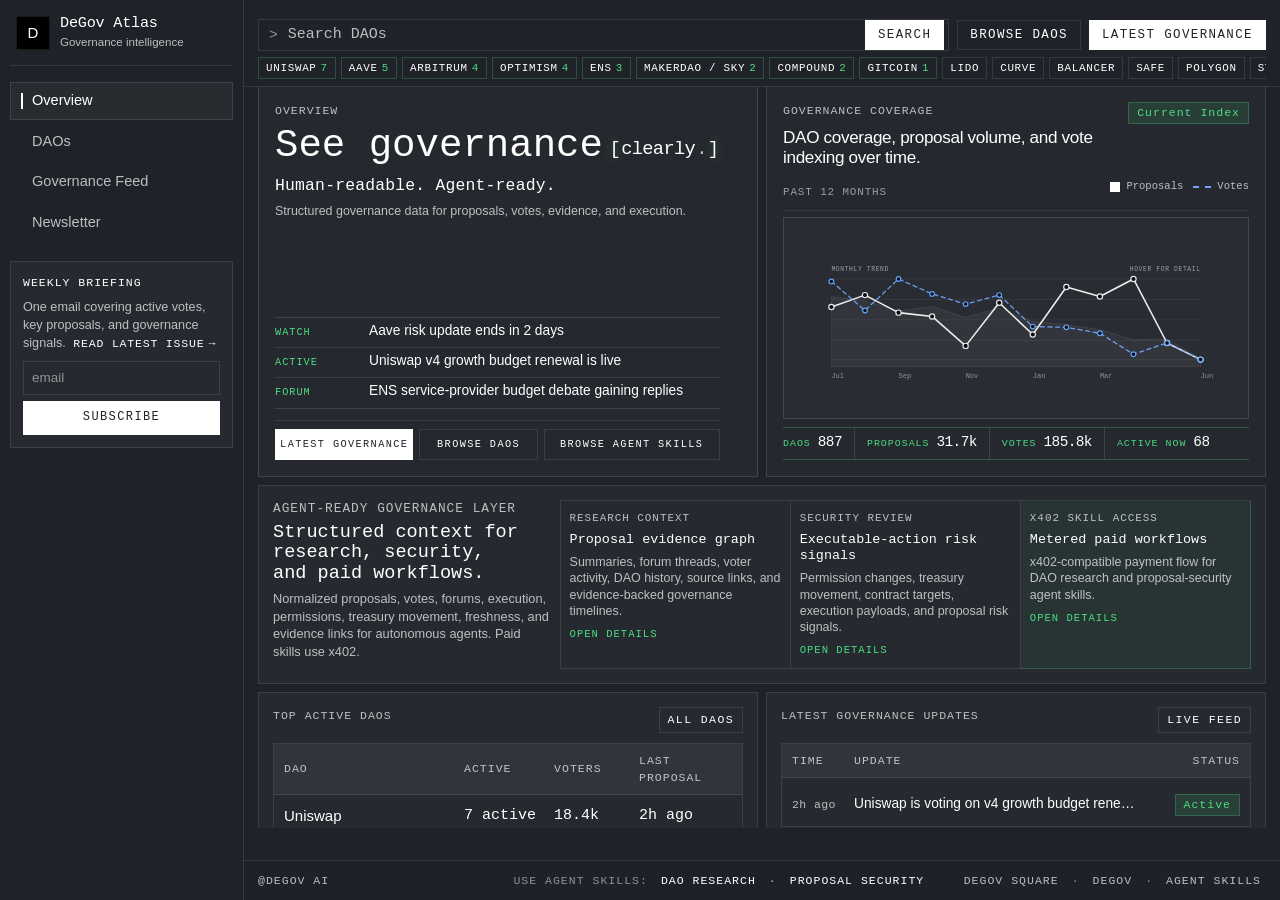
==== commit c0224a41: "feat: refine Atlas design system interactions" ====
--- a/index.html
+++ b/index.html
@@ -21,29 +21,36 @@
 <div class="atlas-dashboard">
 <section class="atlas-command-strip" aria-label="Atlas command strip">
   <div class="dashboard-topbar" aria-label="DAO search">
-    <form class="dao-search" role="search">
-      <span aria-hidden="true">⌕</span>
-      <input aria-label="Search DAOs" placeholder="Search DAOs">
+    <form class="dao-search" role="search" data-dao-search>
+      <span class="dao-search-prompt" aria-hidden="true">&gt;</span>
+      <input aria-label="Search DAOs" placeholder="Search DAOs" autocomplete="off" aria-autocomplete="list">
       <button type="submit">Search</button>
       <div class="search-assist" role="listbox" aria-label="Search suggestions">
-        <div class="search-assist-group" aria-label="Recently active DAOs">
-          <span class="search-assist-heading">Recently active DAOs</span>
-          <a class="search-assist-row" href="daos-detail.html" role="option"><strong>Uniswap</strong><span>7 active proposals</span></a>
-          <a class="search-assist-row" href="dao-list.html" role="option"><strong>Aave</strong><span>5 active proposals</span></a>
-          <a class="search-assist-row" href="dao-list.html" role="option"><strong>Arbitrum</strong><span>4 active proposals</span></a>
-          <a class="search-assist-row" href="dao-list.html" role="option"><strong>Optimism</strong><span>4 active proposals</span></a>
-        </div>
-        <div class="search-assist-group" aria-label="Popular DAOs">
-          <span class="search-assist-heading">Popular DAOs</span>
-          <a class="search-assist-row" href="dao-list.html" role="option"><strong>ENS</strong><span>3 active proposals</span></a>
-          <a class="search-assist-row" href="dao-list.html" role="option"><strong>MakerDAO / Sky</strong><span>2 active proposals</span></a>
-          <a class="search-assist-row" href="dao-list.html" role="option"><strong>Compound</strong><span>2 active proposals</span></a>
+        <div class="search-assist-group" aria-label="DAO suggestions" data-dao-result-group>
+          <span class="search-assist-heading" data-search-heading>Recently active DAOs</span>
+          <a class="search-assist-row is-selected" href="daos-detail.html" role="option" data-dao-option data-search="uniswap uni dex governance" data-default-rank="1"><span class="search-assist-marker" aria-hidden="true">&gt;</span><strong>Uniswap</strong><span>7 active proposals</span></a>
+          <a class="search-assist-row" href="dao-list.html" role="option" data-dao-option data-search="aave lending risk parameters" data-default-rank="2"><span class="search-assist-marker" aria-hidden="true">&gt;</span><strong>Aave</strong><span>5 active proposals</span></a>
+          <a class="search-assist-row" href="dao-list.html" role="option" data-dao-option data-search="arbitrum arb layer2 grants" data-default-rank="3"><span class="search-assist-marker" aria-hidden="true">&gt;</span><strong>Arbitrum</strong><span>4 active proposals</span></a>
+          <a class="search-assist-row" href="dao-list.html" role="option" data-dao-option data-search="optimism op retro funding layer2" data-default-rank="4"><span class="search-assist-marker" aria-hidden="true">&gt;</span><strong>Optimism</strong><span>4 active proposals</span></a>
+          <a class="search-assist-row" href="dao-list.html" role="option" data-dao-option data-search="ens ethereum name service service-provider budget" data-default-rank="5"><span class="search-assist-marker" aria-hidden="true">&gt;</span><strong>ENS</strong><span>3 active proposals</span></a>
+          <a class="search-assist-row" href="dao-list.html" role="option" data-dao-option data-search="makerdao sky maker mkr dsr stablecoin" data-default-rank="6"><span class="search-assist-marker" aria-hidden="true">&gt;</span><strong>MakerDAO / Sky</strong><span>2 active proposals</span></a>
+          <a class="search-assist-row" href="dao-list.html" role="option" data-dao-option data-search="compound comp governor market parameter" data-default-rank="7"><span class="search-assist-marker" aria-hidden="true">&gt;</span><strong>Compound</strong><span>2 active proposals</span></a>
+          <a class="search-assist-row" href="dao-list.html" role="option" data-dao-option data-search="gitcoin grants public goods" data-default-rank="8"><span class="search-assist-marker" aria-hidden="true">&gt;</span><strong>Gitcoin</strong><span>1 active proposal</span></a>
+          <a class="search-assist-row" href="dao-list.html" role="option" data-dao-option data-search="lido staking eth" data-default-rank="9"><span class="search-assist-marker" aria-hidden="true">&gt;</span><strong>Lido</strong><span>1 tracked</span></a>
+          <a class="search-assist-row" href="dao-list.html" role="option" data-dao-option data-search="curve crv lending gauges" data-default-rank="10"><span class="search-assist-marker" aria-hidden="true">&gt;</span><strong>Curve</strong><span>Forum active</span></a>
+          <a class="search-assist-row" href="dao-list.html" role="option" data-dao-option data-search="balancer bal ve bal gauge" data-default-rank="11"><span class="search-assist-marker" aria-hidden="true">&gt;</span><strong>Balancer</strong><span>Forum active</span></a>
+          <a class="search-assist-row" href="dao-list.html" role="option" data-dao-option data-search="safe multisig treasury" data-default-rank="12"><span class="search-assist-marker" aria-hidden="true">&gt;</span><strong>Safe</strong><span>Monitoring</span></a>
+          <a class="search-assist-row" href="dao-list.html" role="option" data-dao-option data-search="polygon matic forum" data-default-rank="13"><span class="search-assist-marker" aria-hidden="true">&gt;</span><strong>Polygon</strong><span>Tracked</span></a>
+          <a class="search-assist-row" href="dao-list.html" role="option" data-dao-option data-search="starknet stark layer2" data-default-rank="14"><span class="search-assist-marker" aria-hidden="true">&gt;</span><strong>Starknet</strong><span>Tracked</span></a>
+          <a class="search-assist-row" href="dao-list.html" role="option" data-dao-option data-search="scroll layer2 zk" data-default-rank="15"><span class="search-assist-marker" aria-hidden="true">&gt;</span><strong>Scroll</strong><span>Tracked</span></a>
+          <p class="search-assist-empty" hidden>No DAO match. Try name, slug, ticker, or ecosystem tag.</p>
         </div>
         <div class="search-assist-group" aria-label="Governance pages and actions">
           <span class="search-assist-heading">Governance pages/actions</span>
-          <a class="search-assist-row" href="dao-list.html" role="option"><strong>View all DAOs</strong><span>Directory</span></a>
-          <a class="search-assist-row" href="governance-feed.html" role="option"><strong>Latest Governance</strong><span>Live feed</span></a>
+          <a class="search-assist-row" href="dao-list.html" role="option"><span class="search-assist-marker" aria-hidden="true">·</span><strong>View all DAOs</strong><span>Directory</span></a>
+          <a class="search-assist-row" href="governance-feed.html" role="option"><span class="search-assist-marker" aria-hidden="true">·</span><strong>Latest Governance</strong><span>Live feed</span></a>
         </div>
+        <div class="search-assist-hint">↑↓ navigate · Enter select · Esc clear</div>
       </div>
     </form>
     <div class="topbar-actions"><a class="button" href="dao-list.html">Browse DAOs</a><a class="button dark" href="governance-feed.html">Latest governance</a></div>
@@ -67,37 +74,38 @@
   </nav>
 </section>
 <section class="quad-grid">
-  <article class="panel hero-market-card command-center-panel">
-    <div class="command-copy"><p class="eyebrow">Overview</p><h1>See governance clearly.</h1><p class="hero-support-line">Human-readable. Agent-ready.</p><p>Track DAO decisions while Atlas structures proposals, votes, evidence, and execution context for autonomous research and security workflows.</p></div>
+  <article class="panel hero-market-card command-center-panel compact-overview-card polished-overview-panel">
+    <div class="command-copy"><p class="eyebrow">Overview</p><h1 class="overview-slogan"><span>See governance</span><span class="slogan-accent-line"><em><span class="clear-bracket" aria-hidden="true">[</span><span class="clear-word">clearly</span><span class="clear-dot">.</span><span class="clear-bracket" aria-hidden="true">]</span></em></span></h1><p class="hero-support-line">Human-readable. Agent-ready.</p><p>Structured governance data for proposals, votes, evidence, and execution.</p></div>
     <div class="latest-signal-stack latest-signal-minimal" aria-label="Latest governance signals">
       <a class="latest-signal-line" href="javascript:void(0)" data-event-id="evt-priority-aave-risk"><span>Watch</span><strong>Aave risk update ends in 2 days</strong></a>
-      <a class="latest-signal-line" href="javascript:void(0)" data-event-id="evt-priority-uniswap-v4"><span>Active</span><strong>Uniswap v4 growth budget renewal at 34% turnout</strong></a>
+      <a class="latest-signal-line" href="javascript:void(0)" data-event-id="evt-priority-uniswap-v4"><span>Active</span><strong>Uniswap v4 growth budget renewal is live</strong></a>
       <a class="latest-signal-line" href="javascript:void(0)" data-event-id="evt-priority-ens-budget"><span>Forum</span><strong>ENS service-provider budget debate gaining replies</strong></a>
     </div>
     <div class="hero-actions"><a class="button dark" href="governance-feed.html">Latest governance</a><a class="button" href="dao-list.html">Browse DAOs</a><a class="button" href="https://github.com/ringecosystem/degov-agent-skills/tree/main/skills" target="_blank" rel="noopener noreferrer">Browse agent skills</a></div>
   </article>
 
-  <article class="panel chart-panel" aria-label="Governance activity trend">
-    <div class="panel-heading"><div><p class="eyebrow">Governance activity</p><h2>Governance activity trend</h2><p class="muted">Active proposals, turnout, and DAO coverage with selected-month detail.</p></div><span class="state-pill state-fresh">Source-ready</span></div>
-    <dl class="chart-kpi-strip" aria-label="Governance activity summary"><div><dt>Active proposals</dt><dd>57</dd><small>+12% MoM</small></div><div><dt>Avg turnout</dt><dd>45%</dd><small>+6 pts</small></div><div><dt>Covered DAOs</dt><dd>128</dd><small>stable source set</small></div></dl>
-    <div class="chart-legend"><span class="chart-legend-item"><span class="chart-legend-dot line-solid"></span> Active proposals</span><span class="chart-legend-item"><span class="chart-legend-dot line-dashed"></span> Average turnout %</span><span class="chart-legend-item"><span class="chart-legend-dot area-fill"></span> Covered DAOs</span></div>
-    <div class="governance-chart-layout">
-      <div class="dao-trend-chart governance-chart refined" role="img" aria-label="Monthly governance activity trend with May selected"><svg viewBox="0 0 760 300" aria-hidden="true" focusable="false"><g class="chart-grid"><line x1="64" y1="42" x2="696" y2="42"></line><line x1="64" y1="92" x2="696" y2="92"></line><line x1="64" y1="142" x2="696" y2="142"></line><line x1="64" y1="192" x2="696" y2="192"></line><line x1="64" y1="242" x2="696" y2="242"></line></g><path class="coverage-area" d="M64 242 L64 224 L190 214 L316 198 L442 176 L568 154 L696 132 L696 242 Z"></path><g class="selected-month-marker"><rect x="548" y="42" width="40" height="200"></rect><line x1="568" y1="42" x2="568" y2="242"></line></g><polyline class="active-proposals-line" points="64,218 190,184 316,156 442,128 568,96 696,62"></polyline><polyline class="turnout-line" points="64,170 190,144 316,158 442,116 568,116 696,104"></polyline><g class="chart-labels"><text x="64" y="272">Jan</text><text x="190" y="272">Feb</text><text x="316" y="272">Mar</text><text x="442" y="272">Apr</text><text x="568" y="272">May</text><text x="696" y="272">Jun</text><text x="28" y="246">0</text><text x="22" y="146">30</text><text x="22" y="46">60</text><text class="secondary-scale" x="710" y="246">0%</text><text class="secondary-scale" x="710" y="146">30%</text><text class="secondary-scale" x="710" y="46">60%</text></g><g class="axis-title"><text x="64" y="28">Active proposals</text><text x="696" y="28" text-anchor="end">Turnout %</text></g><g class="chart-hit" tabindex="0"><circle cx="64" cy="218" r="5"></circle><circle class="turnout-point" cx="64" cy="170" r="4"></circle><title>Jan: 18 active proposals, 28% turnout, 72 covered DAOs</title></g><g class="chart-hit" tabindex="0"><circle cx="190" cy="184" r="5"></circle><circle class="turnout-point" cx="190" cy="144" r="4"></circle><title>Feb: 27 active proposals, 34% turnout, 80 covered DAOs</title></g><g class="chart-hit" tabindex="0"><circle cx="316" cy="156" r="5"></circle><circle class="turnout-point" cx="316" cy="158" r="4"></circle><title>Mar: 34 active proposals, 31% turnout, 89 covered DAOs</title></g><g class="chart-hit" tabindex="0"><circle cx="442" cy="128" r="5"></circle><circle class="turnout-point" cx="442" cy="116" r="4"></circle><title>Apr: 41 active proposals, 42% turnout, 101 covered DAOs</title></g><g class="chart-hit is-selected" tabindex="0"><circle cx="568" cy="96" r="6"></circle><circle class="turnout-point" cx="568" cy="116" r="5"></circle><rect class="chart-tooltip" x="380" y="142" width="178" height="64"></rect><text class="chart-tooltip-text" x="392" y="166">May · 49 active proposals</text><text class="chart-tooltip-text muted" x="392" y="186">Turnout 42% · 123 DAOs covered</text><title>May: 49 active proposals, 42% turnout, 123 covered DAOs</title></g><g class="chart-hit" tabindex="0"><circle cx="696" cy="62" r="5"></circle><circle class="turnout-point" cx="696" cy="104" r="4"></circle><title>Jun: 57 active proposals, 45% turnout, 128 covered DAOs</title></g></svg><div class="trend-summary"><strong>57 proposals · 45% turnout · 128 DAOs</strong><span>source-ready · hover points for monthly detail</span></div></div>
-      <aside class="chart-range-inspector" aria-label="Selected chart range"><span>Selected range</span><strong>May 2026</strong><dl><div><dt>Active proposals</dt><dd>49</dd></div><div><dt>Average turnout</dt><dd>42%</dd></div><div><dt>Covered DAOs</dt><dd>123</dd></div></dl></aside>
+  <article class="panel chart-panel coverage-panel restored-coverage-panel polished-overview-panel" aria-label="Atlas coverage trend">
+    <div class="panel-heading coverage-heading"><div><p class="eyebrow">Governance Coverage</p><h2>DAO coverage, proposal volume, and vote indexing over time.</h2></div><span class="state-pill state-fresh">Current index</span></div>
+    <div class="governance-chart-layout restored-coverage-layout">
+      <div class="coverage-chart-main">
+        <div class="coverage-chart-head refined-chart-head"><span>Past 12 months</span><div class="chart-legend"><span class="chart-legend-item"><span class="chart-legend-dot line-solid"></span> Proposals</span><span class="chart-legend-item"><span class="chart-legend-dot line-dashed"></span> Votes</span></div></div>
+        <div class="dao-trend-chart governance-chart refined platform-coverage-chart restored-coverage-chart polished-coverage-chart" role="img" aria-label="Past 12 months Atlas proposal and vote trend with DAO activity band"><svg viewBox="0 0 760 216" aria-hidden="true" focusable="false"><g class="chart-grid"><line x1="64" y1="36" x2="696" y2="36"></line><line x1="64" y1="71" x2="696" y2="71"></line><line x1="64" y1="106" x2="696" y2="106"></line><line x1="64" y1="141" x2="696" y2="141"></line><line x1="64" y1="174" x2="696" y2="174"></line></g><path class="coverage-area" d="M64 186 L64.0 66.0 L121.5 73.4 L178.9 90.7 L236.4 83.3 L293.8 101.7 L351.3 85.7 L408.7 109.1 L466.2 114.1 L523.6 122.7 L581.1 140.0 L638.5 138.7 L696.0 172.0 L696 186 Z"></path><g class="axis-title"><text x="64" y="23">Monthly trend</text><text x="696" y="23" text-anchor="end">Hover for detail</text></g><polyline class="active-proposals-line" points="64.0,83.9 121.5,63.6 178.9,93.6 236.4,100.1 293.8,150.5 351.3,76.6 408.7,131.0 466.2,49.8 523.6,66.0 581.1,36.0 638.5,145.6 696.0,174.0"></polyline><polyline class="votes-line" points="64.0,40.1 121.5,89.9 178.9,36.0 236.4,61.5 293.8,79.0 351.3,63.5 408.7,117.5 466.2,118.7 523.6,128.9 581.1,164.8 638.5,145.5 696.0,174.0"></polyline><g class="chart-labels"><text x="64.0" y="206">Jul</text><text x="178.9" y="206">Sep</text><text x="293.8" y="206">Nov</text><text x="408.7" y="206">Jan</text><text x="523.6" y="206">Mar</text><text x="696.0" y="206">Jun</text></g><g class="chart-hit" tabindex="0"><rect class="chart-hover-zone" x="46.0" y="30" width="36" height="166"></rect><circle class="proposal-point" cx="64.0" cy="83.9" r="4.5"></circle><circle class="vote-point" cx="64.0" cy="40.1" r="4"></circle><rect class="chart-tooltip" x="72" y="118" width="214" height="58"></rect><text class="chart-tooltip-text" x="84" y="142">Jul · 443 proposals</text><text class="chart-tooltip-text muted" x="84" y="163">169 DAOs · 35,336 votes</text><title>Jul: 443 proposals, 169 DAOs, 35,336 votes indexed</title></g><g class="chart-hit" tabindex="0"><rect class="chart-hover-zone" x="103.5" y="30" width="36" height="166"></rect><circle class="proposal-point" cx="121.5" cy="63.6" r="4.5"></circle><circle class="vote-point" cx="121.5" cy="89.9" r="4"></circle><rect class="chart-tooltip" x="72" y="118" width="214" height="58"></rect><text class="chart-tooltip-text" x="84" y="142">Aug · 468 proposals</text><text class="chart-tooltip-text muted" x="84" y="163">163 DAOs · 22,811 votes</text><title>Aug: 468 proposals, 163 DAOs, 22,811 votes indexed</title></g><g class="chart-hit" tabindex="0"><rect class="chart-hover-zone" x="160.9" y="30" width="36" height="166"></rect><circle class="proposal-point" cx="178.9" cy="93.6" r="4.5"></circle><circle class="vote-point" cx="178.9" cy="36.0" r="4"></circle><rect class="chart-tooltip" x="90.9" y="118" width="214" height="58"></rect><text class="chart-tooltip-text" x="102.9" y="142">Sep · 431 proposals</text><text class="chart-tooltip-text muted" x="102.9" y="163">149 DAOs · 36,356 votes</text><title>Sep: 431 proposals, 149 DAOs, 36,356 votes indexed</title></g><g class="chart-hit" tabindex="0"><rect class="chart-hover-zone" x="218.4" y="30" width="36" height="166"></rect><circle class="proposal-point" cx="236.4" cy="100.1" r="4.5"></circle><circle class="vote-point" cx="236.4" cy="61.5" r="4"></circle><rect class="chart-tooltip" x="148.4" y="118" width="214" height="58"></rect><text class="chart-tooltip-text" x="160.4" y="142">Oct · 423 proposals</text><text class="chart-tooltip-text muted" x="160.4" y="163">155 DAOs · 29,953 votes</text><title>Oct: 423 proposals, 155 DAOs, 29,953 votes indexed</title></g><g class="chart-hit" tabindex="0"><rect class="chart-hover-zone" x="275.8" y="30" width="36" height="166"></rect><circle class="proposal-point" cx="293.8" cy="150.5" r="4.5"></circle><circle class="vote-point" cx="293.8" cy="79.0" r="4"></circle><rect class="chart-tooltip" x="205.8" y="118" width="214" height="58"></rect><text class="chart-tooltip-text" x="217.8" y="142">Nov · 361 proposals</text><text class="chart-tooltip-text muted" x="217.8" y="163">140 DAOs · 25,559 votes</text><title>Nov: 361 proposals, 140 DAOs, 25,559 votes indexed</title></g><g class="chart-hit" tabindex="0"><rect class="chart-hover-zone" x="333.3" y="30" width="36" height="166"></rect><circle class="proposal-point" cx="351.3" cy="76.6" r="4.5"></circle><circle class="vote-point" cx="351.3" cy="63.5" r="4"></circle><rect class="chart-tooltip" x="263.3" y="118" width="214" height="58"></rect><text class="chart-tooltip-text" x="275.3" y="142">Dec · 452 proposals</text><text class="chart-tooltip-text muted" x="275.3" y="163">153 DAOs · 29,445 votes</text><title>Dec: 452 proposals, 153 DAOs, 29,445 votes indexed</title></g><g class="chart-hit" tabindex="0"><rect class="chart-hover-zone" x="390.7" y="30" width="36" height="166"></rect><circle class="proposal-point" cx="408.7" cy="131.0" r="4.5"></circle><circle class="vote-point" cx="408.7" cy="117.5" r="4"></circle><rect class="chart-tooltip" x="320.7" y="48" width="214" height="58"></rect><text class="chart-tooltip-text" x="332.7" y="72">Jan · 385 proposals</text><text class="chart-tooltip-text muted" x="332.7" y="93">134 DAOs · 15,882 votes</text><title>Jan: 385 proposals, 134 DAOs, 15,882 votes indexed</title></g><g class="chart-hit" tabindex="0"><rect class="chart-hover-zone" x="448.2" y="30" width="36" height="166"></rect><circle class="proposal-point" cx="466.2" cy="49.8" r="4.5"></circle><circle class="vote-point" cx="466.2" cy="118.7" r="4"></circle><rect class="chart-tooltip" x="378.2" y="118" width="214" height="58"></rect><text class="chart-tooltip-text" x="390.2" y="142">Feb · 485 proposals</text><text class="chart-tooltip-text muted" x="390.2" y="163">130 DAOs · 15,575 votes</text><title>Feb: 485 proposals, 130 DAOs, 15,575 votes indexed</title></g><g class="chart-hit" tabindex="0"><rect class="chart-hover-zone" x="505.6" y="30" width="36" height="166"></rect><circle class="proposal-point" cx="523.6" cy="66.0" r="4.5"></circle><circle class="vote-point" cx="523.6" cy="128.9" r="4"></circle><rect class="chart-tooltip" x="435.6" y="118" width="214" height="58"></rect><text class="chart-tooltip-text" x="447.6" y="142">Mar · 465 proposals</text><text class="chart-tooltip-text muted" x="447.6" y="163">123 DAOs · 13,015 votes</text><title>Mar: 465 proposals, 123 DAOs, 13,015 votes indexed</title></g><g class="chart-hit" tabindex="0"><rect class="chart-hover-zone" x="563.1" y="30" width="36" height="166"></rect><circle class="proposal-point" cx="581.1" cy="36.0" r="4.5"></circle><circle class="vote-point" cx="581.1" cy="164.8" r="4"></circle><rect class="chart-tooltip" x="493.1" y="118" width="214" height="58"></rect><text class="chart-tooltip-text" x="505.1" y="142">Apr · 502 proposals</text><text class="chart-tooltip-text muted" x="505.1" y="163">109 DAOs · 4,000 votes</text><title>Apr: 502 proposals, 109 DAOs, 4,000 votes indexed</title></g><g class="chart-hit" tabindex="0"><rect class="chart-hover-zone" x="620.5" y="30" width="36" height="166"></rect><circle class="proposal-point" cx="638.5" cy="145.6" r="4.5"></circle><circle class="vote-point" cx="638.5" cy="145.5" r="4"></circle><rect class="chart-tooltip" x="500" y="48" width="214" height="58"></rect><text class="chart-tooltip-text" x="512" y="72">May · 367 proposals</text><text class="chart-tooltip-text muted" x="512" y="93">110 DAOs · 8,842 votes</text><title>May: 367 proposals, 110 DAOs, 8,842 votes indexed</title></g><g class="chart-hit" tabindex="0"><rect class="chart-hover-zone" x="678.0" y="30" width="36" height="166"></rect><circle class="proposal-point" cx="696.0" cy="174.0" r="4.5"></circle><circle class="vote-point" cx="696.0" cy="174.0" r="4"></circle><rect class="chart-tooltip" x="500" y="48" width="214" height="58"></rect><text class="chart-tooltip-text" x="512" y="72">Jun · 332 proposals</text><text class="chart-tooltip-text muted" x="512" y="93">83 DAOs · 1,686 votes</text><title>Jun: 332 proposals, 83 DAOs, 1,686 votes indexed</title></g></svg></div>
+      </div>
+      <aside class="raw-index-panel refined-raw-index-panel" aria-label="Raw index totals"><dl><div><dt>DAOs</dt><dd>887</dd></div><div><dt>Proposals</dt><dd>31.7k</dd></div><div><dt>Votes</dt><dd>185.8k</dd></div><div class="raw-index-live"><dt>Active now</dt><dd>68</dd></div></dl></aside>
     </div>
   </article>
 
   <article class="panel agent-ready-panel double-span" aria-label="Agent-ready governance layer">
-    <div class="agent-ready-copy"><p class="eyebrow">Agent-ready governance layer</p><h2>Structured context for research, security review, and paid agent workflows.</h2><p>Proposals, votes, forum signals, execution outcomes, permissions, treasury movement, source freshness, and evidence links are normalized for autonomous agents. Paid skill access is settled through x402.</p></div>
+    <div class="agent-ready-copy"><p class="eyebrow">Agent-ready governance layer</p><h2>Structured context for research, security, and paid workflows.</h2><p>Normalized proposals, votes, forums, execution, permissions, treasury movement, freshness, and evidence links for autonomous agents. Paid skills use x402.</p></div>
     <div class="agent-capability-grid" role="list">
-      <a class="agent-capability-card" href="https://github.com/ringecosystem/degov-agent-skills/tree/main/skills/dao-governance-research" target="_blank" rel="noopener noreferrer" role="listitem"><span class="agent-skill-label">Research context</span><strong>Proposal evidence graph</strong><span>Summaries, forum threads, voter activity, DAO history, source links, and evidence-backed governance timelines.</span></a>
-      <a class="agent-capability-card" href="https://github.com/ringecosystem/degov-agent-skills/tree/main/skills/dao-governance-security" target="_blank" rel="noopener noreferrer" role="listitem"><span class="agent-skill-label">Security review</span><strong>Executable-action risk signals</strong><span>Permission changes, treasury movement, contract targets, execution payloads, and proposal risk signals.</span></a>
-      <a class="agent-capability-card x402-card" href="https://www.x402.org/" target="_blank" rel="noopener noreferrer" role="listitem"><span class="agent-skill-label">x402 skill access</span><strong>Metered paid workflows</strong><span>x402-compatible payment flow for DAO research and proposal-security agent skills.</span></a>
+      <a class="agent-capability-card" href="javascript:void(0)" data-event-id="cap-research-context" role="listitem"><span class="agent-skill-label">Research context</span><strong>Proposal evidence graph</strong><span class="agent-card-copy">Summaries, forum threads, voter activity, DAO history, source links, and evidence-backed governance timelines.</span><span class="agent-card-action">Open details</span></a>
+      <a class="agent-capability-card" href="javascript:void(0)" data-event-id="cap-security-review" role="listitem"><span class="agent-skill-label">Security review</span><strong>Executable-action risk signals</strong><span class="agent-card-copy">Permission changes, treasury movement, contract targets, execution payloads, and proposal risk signals.</span><span class="agent-card-action">Open details</span></a>
+      <a class="agent-capability-card x402-card" href="javascript:void(0)" data-event-id="cap-x402-access" role="listitem"><span class="agent-skill-label">x402 skill access</span><strong>Metered paid workflows</strong><span class="agent-card-copy">x402-compatible payment flow for DAO research and proposal-security agent skills.</span><span class="agent-card-action">Open details</span></a>
     </div>
   </article>
 
   <article class="panel table-panel fill-panel">
-    <div class="panel-heading"><div><p class="eyebrow">Top Active DAOs</p></div><a class="button small" href="dao-list.html">All DAOs</a></div>
+    <div class="panel-heading overview-table-heading"><div><p class="eyebrow">Top Active DAOs</p></div><a class="button small" href="dao-list.html">All DAOs</a></div>
     <div class="data-table top-active-daos-table" role="table" aria-label="Top active DAOs"><div class="data-row head" role="row"><span role="columnheader">DAO</span><span role="columnheader">Active</span><span role="columnheader">Voters</span><span role="columnheader">Last proposal</span></div>
 <a class="data-row" href="dao-list.html" role="row"><span><strong>Uniswap</strong></span><span>7 active</span><span>18.4k</span><span>2h ago</span></a>
 <a class="data-row" href="dao-list.html" role="row"><span><strong>Aave</strong></span><span>5 active</span><span>12.9k</span><span>4h ago</span></a>
@@ -114,10 +122,10 @@
   </article>
 
   <article class="panel fill-panel">
-    <div class="panel-heading"><div><p class="eyebrow">Latest Governance Updates</p></div><a class="button small" href="governance-feed.html">Feed</a></div>
+    <div class="panel-heading overview-table-heading"><div><p class="eyebrow">Latest Governance Updates</p></div><a class="button small" href="governance-feed.html">Live Feed</a></div>
     <div class="governance-update-list" role="table" aria-label="Latest governance updates">
       <div class="governance-update-row head" role="row"><span role="columnheader">Time</span><span role="columnheader">Update</span><span role="columnheader">Status</span></div>
-      <div class="governance-update-row" data-event-id="evt-proposal-uniswap-v4" role="row"><span class="update-time">2h ago</span><span class="update-headline">Uniswap is voting on v4 growth budget renewal — 34% turnout so far</span><span class="state-pill state-active">Active</span></div>
+      <div class="governance-update-row" data-event-id="evt-proposal-uniswap-v4" role="row"><span class="update-time">2h ago</span><span class="update-headline">Uniswap is voting on v4 growth budget renewal</span><span class="state-pill state-active">Active</span></div>
       <div class="governance-update-row" data-event-id="evt-proposal-aave-risk" role="row"><span class="update-time">4h ago</span><span class="update-headline">Aave risk parameter update is ending in 2 days</span><span class="state-pill state-ending-soon">Ending soon</span></div>
       <div class="governance-update-row" data-event-id="evt-execution-arbitrum-grant" role="row"><span class="update-time">8h ago</span><span class="update-headline">Arbitrum executed the DAO grant program third cohort</span><span class="state-pill state-executed">Executed</span></div>
       <div class="governance-update-row" data-event-id="evt-proposal-optimism-retro" role="row"><span class="update-time">12h ago</span><span class="update-headline">Optimism Retro Funding round 6 passed — 91% for</span><span class="state-pill state-passed">Passed</span></div>
--- a/atlas.css
+++ b/atlas.css
@@ -514,6 +514,7 @@
 }
 .dao-search {
   position: relative;
+  z-index: 50;
   min-height: 32px;
   display: grid;
   grid-template-columns: auto minmax(0, 1fr) auto;
@@ -528,12 +529,22 @@
   border-color: rgba(255, 255, 255, 0.2);
   background: var(--atlas-panel);
 }
+.dao-search-prompt {
+  color: var(--atlas-subtle);
+  font-family: var(--atlas-mono);
+  font-size: 0.92rem;
+  line-height: 1;
+}
+.dao-search:focus-within .dao-search-prompt {
+  color: var(--atlas-accent);
+}
 .dao-search input {
   min-width: 0;
   border: 0;
   outline: 0;
   background: transparent;
   color: var(--atlas-ink);
+  font-family: var(--atlas-mono);
 }
 .dao-search input::placeholder {
   color: var(--atlas-muted);
@@ -541,23 +552,27 @@
 
 .search-assist {
   position: absolute;
-  top: calc(100% + 5px);
+  top: calc(100% - 1px);
   left: -1px;
   width: min(620px, calc(100vw - var(--atlas-sidebar-width) - 56px));
+  z-index: 120;
   display: grid;
   gap: 0;
   padding: 8px;
-  border: 1px solid var(--atlas-line);
-  background: rgba(31, 34, 40, 0.98);
+  border: 1px solid rgba(255, 255, 255, 0.18);
+  background: #0c0e12;
+  box-shadow: 0 18px 48px rgba(0, 0, 0, 0.36);
+  font-family: var(--atlas-mono);
   opacity: 0;
   pointer-events: none;
-  transform: translateY(-3px);
+  transform: translateY(-1px);
   transition:
     opacity 120ms ease,
     transform 120ms ease;
 }
 .dao-search:hover .search-assist,
-.dao-search:focus-within .search-assist {
+.dao-search:focus-within .search-assist,
+.dao-search.is-search-preview .search-assist {
   opacity: 1;
   pointer-events: auto;
   transform: translateY(0);
@@ -580,10 +595,14 @@
   letter-spacing: 1px;
   text-transform: uppercase;
 }
+.search-assist-row[hidden],
+.search-assist-empty[hidden] {
+  display: none !important;
+}
 .search-assist-row {
   display: grid;
-  grid-template-columns: minmax(0, 1fr) auto;
-  gap: 14px;
+  grid-template-columns: 12px minmax(0, 1fr) auto;
+  gap: 10px;
   align-items: center;
   min-height: 30px;
   padding: 5px 6px;
@@ -592,10 +611,21 @@
   font-size: 0.82rem;
 }
 .search-assist-row:hover,
-.search-assist-row:focus-visible {
-  color: var(--atlas-ink);
-  border-color: var(--atlas-line);
+.search-assist-row:focus-visible,
+.search-assist-row.is-selected {
+  color: var(--atlas-ink);
+  border-color: rgba(111, 255, 176, 0.32);
   background: var(--atlas-soft);
+}
+.search-assist-marker {
+  color: transparent;
+  font-family: var(--atlas-mono);
+  font-size: 0.72rem;
+}
+.search-assist-row:hover .search-assist-marker,
+.search-assist-row:focus-visible .search-assist-marker,
+.search-assist-row.is-selected .search-assist-marker {
+  color: var(--atlas-accent);
 }
 .search-assist-row strong {
   color: var(--atlas-ink);
@@ -606,6 +636,18 @@
   font-family: var(--atlas-mono);
   font-size: 0.72rem;
   white-space: nowrap;
+}
+.search-assist-empty,
+.search-assist-hint {
+  margin: 0;
+  padding: 6px;
+  color: var(--atlas-subtle);
+  font-family: var(--atlas-mono);
+  font-size: 0.72rem;
+}
+.search-assist-hint {
+  border-top: 1px solid var(--atlas-line);
+  text-align: right;
 }
 
 /* ── Buttons — xAI style: GeistMono uppercase, 1.4px letter-spacing, 0px radius ── */
@@ -845,6 +887,11 @@
   border-color: var(--atlas-amber-line);
   background: var(--atlas-amber-soft);
 }
+.state-discussion {
+  color: var(--atlas-blue);
+  border-color: rgba(117, 164, 255, 0.42);
+  background: rgba(117, 164, 255, 0.08);
+}
 .state-stale,
 .state-degraded,
 .state-failed,
@@ -1101,6 +1148,16 @@
 .top-active-daos-table .data-row span:nth-child(n + 2) {
   font-family: var(--atlas-mono);
   font-variant-numeric: tabular-nums;
+}
+.overview-table-heading {
+  align-items: center;
+  margin-bottom: 10px;
+}
+.overview-table-heading > div {
+  display: grid;
+}
+.overview-table-heading .button {
+  align-self: start;
 }
 .governance-update-list {
   display: grid;
@@ -1290,17 +1347,20 @@
 .footer-skill-guide span:first-child {
   color: var(--atlas-subtle);
 }
-.footer-skill-guide a {
+.footer-skill-guide a,
+.footer-links a {
   display: inline-flex;
   min-height: 28px;
   align-items: center;
-  color: var(--atlas-ink);
+  padding: 3px 4px;
   border: 1px solid transparent;
-}
-.footer-skill-guide a:hover {
-  color: var(--atlas-bg);
-  border-color: var(--atlas-accent);
-  background: var(--atlas-accent);
+  transition:
+    color 150ms ease,
+    background 150ms ease,
+    border-color 150ms ease;
+}
+.footer-skill-guide a {
+  color: var(--atlas-ink);
 }
 .footer-links {
   display: flex;
@@ -1313,17 +1373,9 @@
   white-space: nowrap;
 }
 .footer-links a {
-  display: inline-flex;
-  min-height: 28px;
-  align-items: center;
-  padding: 3px 0;
-  color: var(--atlas-muted);
-  border: 1px solid transparent;
-  transition:
-    color 150ms ease,
-    background 150ms ease,
-    border-color 150ms ease;
-}
+  color: var(--atlas-muted);
+}
+.footer-skill-guide a:hover,
 .footer-links a:hover {
   color: var(--atlas-ink);
   border-color: var(--atlas-line);
@@ -2366,13 +2418,14 @@
 }
 .event-panel-content {
   position: relative;
-  width: 420px;
-  max-width: calc(100vw - 56px);
-  height: 100vh;
+  box-sizing: border-box;
+  width: min(560px, calc(100vw - 24px));
+  height: calc(100vh - 24px);
+  margin: 12px 12px 12px 0;
   overflow-y: auto;
   background: var(--atlas-bg);
-  border-left: 1px solid var(--atlas-line);
-  transform: translateX(100%);
+  border: 1px solid var(--atlas-line);
+  transform: translateX(calc(100% + 12px));
   transition: transform 280ms cubic-bezier(0.16, 1, 0.3, 1);
   display: flex;
   flex-direction: column;
@@ -2557,11 +2610,25 @@
   border-color: var(--atlas-muted);
   color: var(--atlas-ink);
 }
+.event-panel-content,
+.event-panel-body {
+  overflow-x: hidden;
+}
+.event-panel-title,
+.event-panel-description,
+.event-panel-summary p,
+.event-panel-metric dd,
+.event-panel-metric small {
+  overflow-wrap: anywhere;
+}
+.event-panel-metric {
+  min-width: 0;
+}
 
 @media (max-width: 900px) {
   .event-panel-content {
-    width: 100vw;
-    max-width: 100vw;
+    width: calc(100vw - 24px);
+    max-width: calc(100vw - 24px);
   }
 }
 
@@ -2996,8 +3063,8 @@
   padding: 10px 12px;
 }
 .newsletter-inline-reader .issue-dao-browser {
-  min-height: 440px;
-  max-height: 440px;
+  min-height: 680px;
+  max-height: 680px;
   overflow: hidden;
 }
 .newsletter-inline-reader .issue-dao-selector,
@@ -3025,8 +3092,36 @@
   white-space: nowrap;
 }
 .newsletter-inline-reader .issue-dao-option {
-  padding-top: 5px;
-  padding-bottom: 5px;
+  min-height: 40px;
+  padding: 8px 10px 8px 12px;
+}
+.newsletter-inline-reader .issue-dao-option .state-pill {
+  color: var(--atlas-muted);
+  border-color: var(--atlas-line-strong);
+  background: transparent;
+}
+.newsletter-inline-reader .issue-dao-option > span:not(.dao-option-main),
+.newsletter-inline-reader .issue-dao-option em {
+  display: none;
+}
+.newsletter-inline-reader .selected-dao-updates .issue-item-row {
+  width: 100%;
+  min-height: 44px;
+  grid-template-columns: minmax(96px, 0.18fr) minmax(0, 1fr) auto;
+  padding: 8px 10px 8px 12px;
+  border-right: 0;
+  border-left: 0;
+  border-top: 0;
+  border-radius: 0;
+  background: transparent;
+  text-align: left;
+  cursor: pointer;
+}
+.newsletter-inline-reader .selected-dao-updates .issue-item-body {
+  display: block;
+}
+.newsletter-inline-reader .selected-dao-updates .issue-item-body em {
+  display: none;
 }
 .newsletter-reader-feed .newsletter-signal-row {
   min-height: 42px;
@@ -4289,6 +4384,80 @@
   line-height: 1.05;
   font-variant-numeric: tabular-nums;
 }
+.dao-overview-pie {
+  display: grid;
+  grid-template-columns: 164px minmax(0, 1fr);
+  gap: 18px;
+  align-items: center;
+  min-width: 0;
+  padding: 14px;
+  border: 1px solid var(--atlas-line);
+  background: rgba(255, 255, 255, 0.012);
+}
+.overview-donut {
+  display: grid;
+  place-items: center;
+  width: 152px;
+  height: 152px;
+  border-radius: 50%;
+  background: conic-gradient(var(--atlas-green) 0 57%, var(--atlas-amber) 57% 74%, var(--atlas-red) 74% 88%, var(--atlas-blue) 88% 100%);
+}
+.overview-donut span {
+  display: grid;
+  place-items: center;
+  width: 92px;
+  height: 92px;
+  border: 1px solid var(--atlas-line);
+  border-radius: 50%;
+  color: var(--atlas-ink);
+  background: var(--atlas-bg);
+  font-family: var(--atlas-mono);
+  font-size: 0.86rem;
+  text-transform: uppercase;
+  letter-spacing: 1px;
+}
+.overview-pie-copy {
+  display: grid;
+  gap: 8px;
+  min-width: 0;
+}
+.overview-pie-copy h2 {
+  margin: 0;
+  font-family: var(--atlas-mono);
+  font-size: clamp(1.1rem, 1.8vw, 1.45rem);
+  font-weight: 300;
+  line-height: 1.12;
+}
+.overview-pie-copy .muted {
+  margin: 0;
+  max-width: 44ch;
+}
+.overview-pie-legend {
+  display: grid;
+  grid-template-columns: repeat(2, minmax(0, 1fr));
+  gap: 6px 10px;
+  padding-top: 4px;
+}
+.overview-pie-legend span {
+  display: inline-flex;
+  gap: 6px;
+  align-items: center;
+  min-width: 0;
+  overflow: hidden;
+  text-overflow: ellipsis;
+  white-space: nowrap;
+  color: var(--atlas-muted);
+  font-family: var(--atlas-mono);
+  font-size: 0.68rem;
+  text-transform: uppercase;
+  letter-spacing: 0.8px;
+}
+.overview-pie-legend i {
+  width: 8px;
+  height: 8px;
+  border: 1px solid var(--atlas-line);
+  flex: 0 0 auto;
+}
 .dao-trends-panel {
   display: grid;
   gap: 12px;
@@ -4494,6 +4663,90 @@
   font-size: 0.86rem;
   line-height: 1.42;
 }
+.insight-table-grid {
+  display: grid;
+  grid-template-columns: minmax(0, 1.3fr) minmax(320px, 0.7fr);
+  gap: 8px;
+}
+.insight-table-card {
+  display: grid;
+  align-content: start;
+  gap: 10px;
+  min-width: 0;
+  padding: 10px;
+  border: 1px solid var(--atlas-line);
+  background: rgba(255, 255, 255, 0.012);
+}
+.insight-table-card-wide {
+  grid-row: span 2;
+}
+.insight-table-head {
+  display: flex;
+  justify-content: space-between;
+  gap: 12px;
+  align-items: flex-start;
+}
+.insight-table-head span,
+.timeline-window-summary,
+.stream-kind,
+.stream-meta,
+.proposal-panel-summary dt,
+.vote-label {
+  color: var(--atlas-muted);
+  font-family: var(--atlas-mono);
+  font-size: 0.68rem;
+  text-transform: uppercase;
+  letter-spacing: 1px;
+}
+.insight-table-head h3 {
+  margin: 4px 0 0;
+  font-family: var(--atlas-mono);
+  font-size: 1rem;
+  font-weight: 300;
+  line-height: 1.24;
+}
+.insight-table-head strong {
+  font-family: var(--atlas-mono);
+  font-size: 0.88rem;
+  font-weight: 300;
+  white-space: nowrap;
+}
+.insight-metric-table,
+.insight-kpi-list {
+  overflow-x: visible;
+  border: 1px solid var(--atlas-line);
+}
+.insight-metric-table .data-row,
+.insight-kpi-list .data-row {
+  min-width: 0;
+  gap: 8px;
+  padding: 8px 9px;
+}
+.insight-metric-table .data-row {
+  grid-template-columns: minmax(76px, 0.78fr) 0.48fr 0.48fr 0.58fr 0.72fr 0.62fr minmax(120px, 1fr);
+}
+.insight-kpi-list .data-row {
+  grid-template-columns: minmax(120px, 1fr) 70px minmax(130px, 1.05fr);
+}
+.insight-metric-table .data-row > span,
+.insight-kpi-list .data-row > span {
+  min-width: 0;
+  overflow: hidden;
+  text-overflow: ellipsis;
+  white-space: nowrap;
+}
+.insight-kpi-list .data-row > span:last-child {
+  overflow: visible;
+  text-overflow: clip;
+  white-space: normal;
+}
+.insight-metric-table .data-row.is-hot {
+  background: var(--atlas-green-soft);
+}
+.insight-model-note {
+  border-color: var(--atlas-line);
+  background: rgba(255, 255, 255, 0.018);
+}
 .timeline-item.is-selected {
   padding-left: 12px;
   border-left: 2px solid var(--atlas-green);
@@ -4502,7 +4755,7 @@
 
 .dao-workspace-grid {
   display: grid;
-  grid-template-columns: minmax(0, 1.14fr) minmax(360px, 0.86fr);
+  grid-template-columns: minmax(0, 1.35fr) minmax(330px, 0.65fr);
   gap: 8px;
   align-items: flex-start;
 }
@@ -4545,6 +4798,192 @@
   overflow: visible;
   text-overflow: clip;
 }
+.dao-current-column,
+.governance-stream-panel,
+.proposal-detail-drawer {
+  display: grid;
+  gap: 12px;
+  min-width: 0;
+}
+.governance-stream-tabs {
+  display: flex;
+  flex-wrap: wrap;
+  gap: 6px;
+}
+.governance-stream-tabs button {
+  min-height: 26px;
+  padding: 4px 9px;
+  border: 1px solid var(--atlas-line);
+  background: transparent;
+  color: var(--atlas-muted);
+  font-family: var(--atlas-mono);
+  font-size: 0.68rem;
+  text-transform: uppercase;
+  letter-spacing: 1px;
+  cursor: pointer;
+}
+.governance-stream-tabs button span {
+  color: var(--atlas-ink);
+}
+.governance-stream-tabs button.is-active,
+.governance-stream-tabs button:hover {
+  color: var(--atlas-bg);
+  border-color: var(--atlas-accent);
+  background: var(--atlas-accent);
+}
+.governance-stream-tabs button.is-active span,
+.governance-stream-tabs button:hover span {
+  color: var(--atlas-bg);
+}
+.governance-stream-list {
+  display: grid;
+  border: 1px solid var(--atlas-line);
+}
+.governance-stream-row {
+  display: grid;
+  grid-template-columns: 82px minmax(0, 1fr) minmax(124px, 0.24fr);
+  gap: 12px;
+  align-items: center;
+  min-height: 70px;
+  padding: 10px 12px;
+  border-bottom: 1px solid var(--atlas-line);
+}
+.governance-stream-row:last-child {
+  border-bottom: 0;
+}
+.governance-stream-row.is-selected,
+.governance-stream-row:hover {
+  background: var(--atlas-soft);
+}
+.governance-stream-row.is-topic {
+  background: rgba(117, 164, 255, 0.025);
+}
+.governance-stream-row.is-topic.is-selected,
+.governance-stream-row.is-topic:hover {
+  background: rgba(117, 164, 255, 0.06);
+}
+.stream-main {
+  display: grid;
+  gap: 3px;
+  min-width: 0;
+}
+.stream-title {
+  min-width: 0;
+  overflow: hidden;
+  text-overflow: ellipsis;
+  white-space: nowrap;
+  color: var(--atlas-ink);
+  font-family: var(--atlas-mono);
+  font-size: 0.98rem;
+  line-height: 1.22;
+}
+.stream-title:hover {
+  color: var(--atlas-green);
+}
+.stream-main small {
+  min-width: 0;
+  overflow: hidden;
+  text-overflow: ellipsis;
+  white-space: nowrap;
+  color: var(--atlas-muted);
+  font-size: 0.8rem;
+}
+.stream-side {
+  display: grid;
+  gap: 6px;
+  justify-items: end;
+  text-align: right;
+}
+.stream-side strong {
+  color: var(--atlas-muted);
+  font-size: 0.78rem;
+  font-weight: 300;
+  line-height: 1.25;
+}
+.proposal-detail-drawer {
+  border-color: var(--atlas-green-line);
+  background: var(--atlas-green-soft);
+}
+.proposal-focus-card {
+  padding: 10px;
+  border: 1px solid var(--atlas-green-line);
+}
+.governance-stream-list .proposal-focus-card {
+  border-right: 0;
+  border-left: 0;
+  border-bottom: 1px solid var(--atlas-line);
+}
+.proposal-detail-drawer h2,
+.proposal-detail-drawer h3 {
+  margin: 0;
+  font-family: var(--atlas-mono);
+  font-size: 1.02rem;
+  font-weight: 300;
+  line-height: 1.24;
+}
+.forum-topic-panel {
+  border-color: rgba(117, 164, 255, 0.28);
+  background: rgba(117, 164, 255, 0.045);
+}
+.proposal-panel-grid {
+  display: grid;
+  grid-template-columns: minmax(0, 1fr) minmax(240px, 0.42fr);
+  gap: 14px;
+  align-items: stretch;
+}
+.proposal-panel-summary {
+  display: grid;
+  gap: 10px;
+}
+.proposal-panel-summary p,
+.forum-topic-panel p {
+  margin: 0;
+}
+.proposal-panel-summary dl {
+  display: grid;
+  grid-template-columns: repeat(4, minmax(0, 1fr));
+  margin: 0;
+  border-top: 1px solid var(--atlas-line);
+  border-left: 1px solid var(--atlas-line);
+}
+.proposal-panel-summary dl div {
+  padding: 8px;
+  border-right: 1px solid var(--atlas-line);
+  border-bottom: 1px solid var(--atlas-line);
+}
+.proposal-panel-summary dd {
+  margin: 3px 0 0;
+  font-family: var(--atlas-mono);
+  font-size: 0.94rem;
+}
+.vote-split {
+  display: grid;
+  align-content: center;
+  gap: 8px;
+  min-width: 0;
+  padding: 10px;
+  border: 1px solid var(--atlas-line);
+  background: rgba(0, 0, 0, 0.08);
+}
+.vote-bar {
+  display: flex;
+  height: 12px;
+  border: 1px solid var(--atlas-green-line);
+  background: rgba(0, 0, 0, 0.2);
+}
+.vote-bar span {
+  display: block;
+  height: 100%;
+}
+.vote-bar .vote-for {
+  background: var(--atlas-green);
+}
+.vote-bar .vote-against {
+  background: var(--atlas-red);
+}
+.vote-bar .vote-abstain {
+  background: var(--atlas-muted);
+}
 .dao-history-timeline {
   position: sticky;
   top: 92px;
@@ -4593,6 +5032,7 @@
 }
 .timeline-filter-row {
   display: flex;
+  flex-wrap: wrap;
   gap: 6px;
 }
 .timeline-filter-row button {
@@ -4612,6 +5052,11 @@
   color: var(--atlas-bg);
   border-color: var(--atlas-accent);
   background: var(--atlas-accent);
+}
+.timeline-window-summary {
+  margin: 0;
+  text-transform: none;
+  letter-spacing: 0.3px;
 }
 .timeline-scroll {
   position: relative;
@@ -4645,6 +5090,27 @@
 .timeline-item:hover {
   background: var(--atlas-soft);
   color: var(--atlas-ink);
+}
+.timeline-item.is-active {
+  padding: 11px 10px 11px 12px;
+  border: 1px solid var(--atlas-green-line);
+  border-left: 2px solid var(--atlas-green);
+  background: var(--atlas-green-soft);
+}
+.timeline-item.is-ending {
+  padding-left: 12px;
+  border-left: 2px solid var(--atlas-amber);
+  background: var(--atlas-amber-soft);
+}
+.timeline-item.is-live::after {
+  content: "LIVE VOTE";
+  position: absolute;
+  top: 10px;
+  right: 10px;
+  color: var(--atlas-green);
+  font-family: var(--atlas-mono);
+  font-size: 0.58rem;
+  letter-spacing: 1.1px;
 }
 .timeline-marker {
   position: absolute;
@@ -4677,6 +5143,756 @@
   font-style: normal;
   text-transform: none;
   letter-spacing: 0.3px;
+}
+
+/* DAO detail v2: insights left, history rail right */
+.dao-detail-main-grid {
+  display: grid;
+  grid-template-columns: minmax(0, 1fr) minmax(292px, 0.28fr);
+  gap: 8px;
+  align-items: flex-start;
+}
+.dao-detail-left-column {
+  display: grid;
+  gap: 8px;
+  min-width: 0;
+}
+.charted-insights-panel {
+  align-content: start;
+}
+.insight-kpi-strip {
+  display: grid;
+  grid-template-columns: repeat(4, minmax(0, 1fr));
+  gap: 0;
+  border-top: 1px solid var(--atlas-line);
+  border-left: 1px solid var(--atlas-line);
+}
+.insight-kpi-strip div {
+  display: grid;
+  gap: 3px;
+  min-width: 0;
+  padding: 8px 9px;
+  border-right: 1px solid var(--atlas-line);
+  border-bottom: 1px solid var(--atlas-line);
+}
+.insight-kpi-strip span,
+.insight-kpi-strip em,
+.insight-chart-head span,
+.insight-chart-caption,
+.compact-panel-title,
+.compact-line-list em,
+.history-rail-section h3,
+.history-metric-grid span,
+.rail-value-list span,
+.rail-progress-list span,
+.history-timeline-row span,
+.history-timeline-row em {
+  color: var(--atlas-muted);
+  font-family: var(--atlas-mono);
+  font-size: 0.66rem;
+  text-transform: uppercase;
+  letter-spacing: 0.9px;
+}
+.insight-kpi-strip strong {
+  font-family: var(--atlas-mono);
+  font-size: 1.18rem;
+  font-weight: 300;
+  line-height: 1;
+}
+.insight-kpi-strip em,
+.compact-line-list em,
+.history-timeline-row em {
+  overflow: hidden;
+  text-overflow: ellipsis;
+  white-space: nowrap;
+  font-style: normal;
+  text-transform: none;
+  letter-spacing: 0.2px;
+}
+.insight-chart-grid {
+  display: grid;
+  grid-template-columns: minmax(0, 1.35fr) minmax(240px, 0.65fr);
+  gap: 8px;
+}
+.insight-chart-card {
+  display: grid;
+  gap: 9px;
+  min-width: 0;
+  padding: 10px;
+  border: 1px solid var(--atlas-line);
+  background: rgba(255, 255, 255, 0.012);
+}
+.insight-chart-card-wide {
+  grid-row: span 3;
+}
+.insight-chart-head {
+  display: flex;
+  justify-content: space-between;
+  gap: 12px;
+  align-items: flex-start;
+}
+.insight-chart-head h3 {
+  margin: 4px 0 0;
+  font-family: var(--atlas-mono);
+  font-size: 0.98rem;
+  font-weight: 300;
+  line-height: 1.18;
+}
+.insight-chart-head strong {
+  color: var(--atlas-ink);
+  font-family: var(--atlas-mono);
+  font-size: 0.82rem;
+  font-weight: 300;
+  white-space: nowrap;
+}
+.insight-wide-chart,
+.insight-small-chart {
+  display: block;
+  width: 100%;
+  border: 1px solid var(--atlas-line);
+  background: var(--atlas-soft);
+}
+.insight-wide-chart {
+  height: 250px;
+}
+.insight-small-chart {
+  height: 150px;
+}
+.insight-window {
+  fill: rgba(74, 222, 128, 0.06);
+  stroke: var(--atlas-green-line);
+  stroke-width: 1;
+}
+.insight-bars rect {
+  fill: rgba(255, 255, 255, 0.34);
+}
+.insight-bars rect.is-selected {
+  fill: rgba(74, 222, 128, 0.68);
+}
+.insight-bars rect.is-live {
+  fill: var(--atlas-green);
+}
+.insight-chart-caption {
+  display: flex;
+  flex-wrap: wrap;
+  gap: 6px;
+  align-items: flex-start;
+  min-width: 0;
+  text-transform: none;
+  letter-spacing: 0.2px;
+  line-height: 1.32;
+}
+.insight-chart-caption strong {
+  color: var(--atlas-ink);
+  font-weight: 300;
+  white-space: nowrap;
+}
+.insight-chart-caption span {
+  min-width: 0;
+  overflow: visible;
+  text-overflow: clip;
+  white-space: normal;
+}
+.donut-chart {
+  width: 132px;
+  height: 132px;
+  margin: 0 auto;
+  display: grid;
+  place-items: center;
+  border-radius: 50%;
+  background: conic-gradient(var(--atlas-green) 0 57%, var(--atlas-amber) 57% 74%, var(--atlas-red) 74% 88%, var(--atlas-blue) 88% 100%);
+}
+.donut-chart::before {
+  content: "";
+  position: absolute;
+}
+.donut-chart span {
+  display: grid;
+  place-items: center;
+  width: 82px;
+  height: 82px;
+  border: 1px solid var(--atlas-line);
+  border-radius: 50%;
+  color: var(--atlas-ink);
+  background: var(--atlas-bg);
+  font-family: var(--atlas-mono);
+  font-size: 1.2rem;
+}
+.chart-legend.compact {
+  display: grid;
+  grid-template-columns: repeat(2, minmax(0, 1fr));
+  gap: 6px 10px;
+}
+.chart-legend span {
+  display: inline-flex;
+  gap: 6px;
+  align-items: center;
+  min-width: 0;
+  overflow: hidden;
+  text-overflow: ellipsis;
+  white-space: nowrap;
+  color: var(--atlas-muted);
+  font-family: var(--atlas-mono);
+  font-size: 0.68rem;
+}
+.chart-legend i {
+  width: 8px;
+  height: 8px;
+  border: 1px solid var(--atlas-line);
+}
+.legend-green { background: var(--atlas-green); }
+.legend-blue { background: var(--atlas-blue); }
+.legend-amber { background: var(--atlas-amber); }
+.legend-red { background: var(--atlas-red); }
+
+.current-governance-compact {
+  display: grid;
+  gap: 10px;
+}
+.compact-governance-tabs,
+.history-range-tabs {
+  display: flex;
+  flex-wrap: wrap;
+  gap: 6px;
+}
+.compact-governance-tabs button,
+.history-range-tabs button {
+  min-height: 26px;
+  padding: 4px 9px;
+  border: 1px solid var(--atlas-line);
+  background: transparent;
+  color: var(--atlas-muted);
+  font-family: var(--atlas-mono);
+  font-size: 0.68rem;
+  text-transform: uppercase;
+  letter-spacing: 1px;
+  cursor: pointer;
+}
+.compact-governance-tabs button.is-active,
+.compact-governance-tabs button:hover,
+.history-range-tabs button.is-active,
+.history-range-tabs button:hover {
+  color: var(--atlas-bg);
+  border-color: var(--atlas-accent);
+  background: var(--atlas-accent);
+}
+.compact-current-columns,
+.compact-tab-panels {
+  display: grid;
+  grid-template-columns: 1fr;
+  gap: 8px;
+}
+.compact-tab-panel.is-hidden {
+  display: none;
+}
+.compact-current-panel {
+  display: grid;
+  min-width: 0;
+  border: 1px solid var(--atlas-line);
+}
+.compact-panel-title {
+  display: flex;
+  justify-content: space-between;
+  gap: 10px;
+  padding: 8px 10px;
+  border-bottom: 1px solid var(--atlas-line);
+}
+.compact-panel-title strong {
+  color: var(--atlas-subtle);
+  font-weight: 300;
+  white-space: nowrap;
+}
+.compact-line-list {
+  display: grid;
+}
+.compact-line-list a {
+  display: grid;
+  grid-template-columns: 10px minmax(280px, 0.84fr) minmax(340px, 1.16fr);
+  gap: 8px;
+  align-items: center;
+  min-width: 0;
+  min-height: 34px;
+  padding: 6px 9px;
+  border-bottom: 1px solid var(--atlas-line);
+  color: var(--atlas-ink);
+}
+.compact-line-list a:last-child {
+  border-bottom: 0;
+}
+.compact-line-list a:hover {
+  background: var(--atlas-soft);
+}
+.compact-line-list strong {
+  min-width: 0;
+  overflow: hidden;
+  text-overflow: ellipsis;
+  white-space: nowrap;
+  font-size: 0.82rem;
+  font-weight: 300;
+}
+.compact-line-list em {
+  justify-self: end;
+  text-align: right;
+}
+.state-dot {
+  width: 7px;
+  height: 7px;
+  border: 1px solid var(--atlas-line);
+  background: var(--atlas-muted);
+}
+.state-dot-live { background: var(--atlas-green); border-color: var(--atlas-green-line); }
+.state-dot-soon { background: var(--atlas-amber); border-color: var(--atlas-amber-line); }
+.state-dot-forum { background: var(--atlas-blue); border-color: rgba(117, 164, 255, 0.42); }
+
+.dao-history-rail {
+  position: sticky;
+  top: 92px;
+  display: grid;
+  align-content: start;
+  gap: 18px;
+  max-height: min(840px, calc(100vh - 112px));
+  overflow-y: auto;
+  border-left-color: var(--atlas-green-line);
+  scrollbar-width: thin;
+  scrollbar-color: var(--atlas-line) transparent;
+}
+.history-rail-section {
+  display: grid;
+  gap: 10px;
+  min-width: 0;
+}
+.rail-section-heading h2,
+.history-rail-section h3 {
+  margin: 0;
+  font-family: var(--atlas-mono);
+  font-size: 1.02rem;
+  font-weight: 300;
+  line-height: 1.2;
+}
+.history-rail-section h3 {
+  color: var(--atlas-muted);
+  font-size: 0.68rem;
+  text-transform: uppercase;
+  letter-spacing: 1px;
+}
+.history-rail-copy {
+  margin: 0;
+  padding: 9px 0 0;
+  border-top: 1px solid var(--atlas-line);
+  color: var(--atlas-muted);
+  font-size: 0.78rem;
+  line-height: 1.42;
+}
+.history-metric-grid {
+  display: grid;
+  grid-template-columns: repeat(2, minmax(0, 1fr));
+  border-top: 1px solid var(--atlas-line);
+  border-left: 1px solid var(--atlas-line);
+}
+.history-metric-grid div {
+  min-width: 0;
+  padding: 8px;
+  border-right: 1px solid var(--atlas-line);
+  border-bottom: 1px solid var(--atlas-line);
+}
+.history-metric-grid strong {
+  display: block;
+  margin-top: 3px;
+  font-family: var(--atlas-mono);
+  font-size: 1.12rem;
+  font-weight: 300;
+}
+.rail-value-list {
+  display: grid;
+  border-top: 1px solid var(--atlas-line);
+}
+.rail-value-list div {
+  display: grid;
+  grid-template-columns: minmax(0, 1fr) auto;
+  gap: 12px;
+  align-items: center;
+  min-height: 28px;
+  border-bottom: 1px solid var(--atlas-line);
+}
+.rail-value-list strong,
+.rail-progress-list strong {
+  font-family: var(--atlas-mono);
+  font-size: 0.82rem;
+  font-weight: 300;
+}
+.rail-progress-list {
+  display: grid;
+  gap: 8px;
+}
+.rail-progress-list div {
+  display: grid;
+  grid-template-columns: minmax(0, 1fr) auto;
+  gap: 8px;
+  align-items: center;
+}
+.rail-progress-list i {
+  grid-column: 1 / -1;
+  display: block;
+  height: 5px;
+  border: 1px solid var(--atlas-line);
+  background: linear-gradient(90deg, var(--atlas-green) var(--bar), rgba(255, 255, 255, 0.06) var(--bar));
+}
+.history-timeline-list {
+  display: grid;
+  border-top: 1px solid var(--atlas-line);
+}
+.history-timeline-row {
+  position: relative;
+  display: grid;
+  grid-template-columns: 34px minmax(0, 1fr);
+  gap: 7px;
+  min-width: 0;
+  padding: 8px 0 8px 10px;
+  border-bottom: 1px solid var(--atlas-line);
+  color: var(--atlas-ink);
+}
+.history-timeline-row::before {
+  content: "";
+  position: absolute;
+  left: 0;
+  top: 10px;
+  bottom: 10px;
+  border-left: 2px solid var(--atlas-line);
+}
+.history-timeline-row.is-live::before,
+.history-timeline-row.is-passed::before,
+.history-timeline-row.is-executed::before { border-left-color: var(--atlas-green); }
+.history-timeline-row.is-ending::before { border-left-color: var(--atlas-amber); }
+.history-timeline-row.is-defeated::before { border-left-color: var(--atlas-red); }
+.history-timeline-row:hover {
+  background: var(--atlas-soft);
+}
+.history-timeline-row span {
+  grid-row: span 2;
+  align-self: start;
+  color: var(--atlas-subtle);
+}
+.history-timeline-row strong {
+  min-width: 0;
+  overflow: hidden;
+  text-overflow: ellipsis;
+  white-space: nowrap;
+  font-size: 0.82rem;
+  font-weight: 300;
+}
+
+/* DAO detail v3: top timeline, compact DAO shape, user-facing insights before long proposal list */
+.dao-detail-top-grid {
+  display: contents;
+}
+.dao-situation-room {
+  grid-template-columns: minmax(0, 1fr) minmax(286px, 0.28fr);
+  align-items: start;
+}
+.dao-detail-top-grid .dao-overview-console,
+.dao-detail-main-grid {
+  grid-column: 1;
+}
+.dao-detail-top-grid .dao-history-rail {
+  grid-column: 2;
+  grid-row: 1 / span 2;
+}
+.dao-detail-top-grid .dao-history-rail {
+  top: 92px;
+  max-height: min(1240px, calc(100vh - 112px));
+}
+.dao-detail-main-grid {
+  grid-template-columns: 1fr;
+}
+.dao-detail-main-grid .dao-detail-left-column {
+  gap: 8px;
+}
+.dao-overview-console {
+  grid-template-columns: minmax(320px, 0.82fr) minmax(380px, 0.72fr);
+}
+.dao-latest-signal {
+  grid-template-columns: 112px minmax(0, 1fr) auto;
+  color: var(--atlas-ink);
+}
+.dao-latest-signal:hover,
+.dao-latest-signal:focus-visible {
+  background: var(--atlas-soft);
+}
+.dao-latest-signal em {
+  color: var(--atlas-green);
+  font-family: var(--atlas-mono);
+  font-size: 0.66rem;
+  font-style: normal;
+  text-transform: uppercase;
+  letter-spacing: 0.9px;
+  white-space: nowrap;
+}
+.dao-shape-snapshot {
+  display: grid;
+  align-content: start;
+  gap: 10px;
+  min-width: 0;
+  padding: 12px;
+  border: 1px solid var(--atlas-line);
+  background: rgba(255, 255, 255, 0.012);
+}
+.shape-snapshot-head {
+  display: grid;
+  grid-template-columns: minmax(0, 1fr) auto;
+  gap: 10px;
+  align-items: start;
+}
+.shape-snapshot-head h2 {
+  margin: 0;
+  font-family: var(--atlas-mono);
+  font-size: clamp(0.98rem, 1.4vw, 1.2rem);
+  font-weight: 300;
+  line-height: 1.22;
+}
+.shape-snapshot-head strong {
+  padding: 3px 8px;
+  border: 1px solid var(--atlas-line);
+  color: var(--atlas-muted);
+  font-family: var(--atlas-mono);
+  font-size: 0.68rem;
+  font-weight: 300;
+  text-transform: uppercase;
+  letter-spacing: 1px;
+}
+.shape-tile-grid {
+  display: grid;
+  grid-template-columns: repeat(4, minmax(0, 1fr));
+  border-top: 1px solid var(--atlas-line);
+  border-left: 1px solid var(--atlas-line);
+}
+.shape-tile-grid div {
+  min-width: 0;
+  padding: 8px;
+  border-right: 1px solid var(--atlas-line);
+  border-bottom: 1px solid var(--atlas-line);
+}
+.shape-tile-grid span,
+.shape-tile-grid em,
+.proposal-inspect-link {
+  color: var(--atlas-muted);
+  font-family: var(--atlas-mono);
+  font-size: 0.64rem;
+  text-transform: uppercase;
+  letter-spacing: 0.8px;
+}
+.shape-tile-grid strong {
+  display: block;
+  margin-top: 4px;
+  font-family: var(--atlas-mono);
+  font-size: clamp(0.76rem, 1vw, 0.92rem);
+  font-weight: 300;
+  line-height: 1.12;
+}
+.shape-tile-grid em {
+  display: block;
+  margin-top: 3px;
+  overflow: hidden;
+  text-overflow: ellipsis;
+  white-space: nowrap;
+  font-style: normal;
+  text-transform: none;
+  letter-spacing: 0.2px;
+}
+.shape-outcome-bar {
+  display: flex;
+  height: 10px;
+  border: 1px solid var(--atlas-line);
+  background: rgba(255, 255, 255, 0.035);
+}
+.shape-outcome-bar span {
+  display: block;
+  width: var(--w);
+  height: 100%;
+}
+.shape-passed { background: var(--atlas-green); }
+.shape-active { background: var(--atlas-amber); }
+.shape-failed { background: var(--atlas-red); }
+.shape-other { background: var(--atlas-blue); }
+.shape-legend {
+  grid-template-columns: repeat(4, minmax(0, 1fr));
+  padding-top: 0;
+}
+.shape-readout {
+  display: grid;
+  gap: 4px;
+  padding: 9px 10px;
+  border: 1px solid var(--atlas-line);
+  background: rgba(255, 255, 255, 0.014);
+}
+.shape-readout span {
+  color: var(--atlas-muted);
+  font-family: var(--atlas-mono);
+  font-size: 0.64rem;
+  text-transform: uppercase;
+  letter-spacing: 0.8px;
+}
+.shape-readout strong {
+  overflow: hidden;
+  text-overflow: ellipsis;
+  white-space: nowrap;
+  font-family: var(--atlas-mono);
+  font-size: 0.84rem;
+  font-weight: 300;
+}
+.insight-chart-grid {
+  grid-template-columns: repeat(2, minmax(0, 1fr));
+}
+.insight-chart-card-wide {
+  grid-row: auto;
+}
+.insight-wide-chart {
+  height: 174px;
+}
+.insight-small-chart {
+  height: 132px;
+}
+.insight-chart-card,
+.shape-tile-grid div,
+.shape-readout,
+.insight-kpi-strip div,
+.rail-progress-list div,
+.history-timeline-row {
+  position: relative;
+}
+.insight-chart-card,
+.shape-tile-grid div,
+.shape-readout,
+.insight-kpi-strip div,
+.rail-progress-list div {
+  transition:
+    background 120ms ease,
+    border-color 120ms ease,
+    color 120ms ease;
+}
+.insight-chart-card:hover,
+.shape-tile-grid div:hover,
+.shape-readout:hover,
+.insight-kpi-strip div:hover,
+.rail-progress-list div:hover {
+  border-color: rgba(111, 255, 176, 0.32);
+  background: var(--atlas-soft);
+}
+[data-tooltip] {
+  cursor: help;
+}
+[data-tooltip]::after {
+  content: attr(data-tooltip);
+  position: absolute;
+  top: 64px;
+  right: 8px;
+  z-index: 80;
+  width: max-content;
+  max-width: 340px;
+  padding: 8px 10px;
+  border: 1px solid rgba(111, 255, 176, 0.32);
+  background: #0c0e12;
+  color: var(--atlas-ink);
+  font-family: var(--atlas-mono);
+  font-size: 0.66rem;
+  line-height: 1.35;
+  text-transform: none;
+  letter-spacing: 0.2px;
+  opacity: 0;
+  pointer-events: none;
+  transform: translateY(4px);
+  transition:
+    opacity 120ms ease,
+    transform 120ms ease;
+}
+[data-tooltip]:hover::after,
+[data-tooltip]:focus-visible::after {
+  opacity: 1;
+  transform: translateY(0);
+}
+.insight-chart-card:hover .insight-wide-chart,
+.insight-chart-card:hover .insight-small-chart {
+  border-color: rgba(111, 255, 176, 0.32);
+}
+.insight-chart-card:hover .trend-line,
+.insight-chart-card:hover .trend-line-voters {
+  stroke-width: 3;
+}
+.insight-bars rect {
+  transition:
+    fill 120ms ease,
+    opacity 120ms ease;
+  cursor: crosshair;
+}
+.insight-bars:hover rect {
+  opacity: 0.45;
+}
+.insight-bars rect:hover {
+  fill: var(--atlas-accent);
+  opacity: 1;
+}
+.donut-chart {
+  transition:
+    transform 120ms ease,
+    filter 120ms ease;
+}
+.donut-chart:hover {
+  transform: scale(1.025);
+  filter: brightness(1.14);
+  cursor: help;
+}
+.rail-progress-list div:hover i {
+  border-color: rgba(111, 255, 176, 0.32);
+  filter: brightness(1.16);
+}
+.compact-line-list a {
+  grid-template-columns: 10px minmax(220px, 0.72fr) minmax(260px, 1fr) auto;
+}
+.compact-line-list a:hover .proposal-inspect-link,
+.compact-line-list a:focus-visible .proposal-inspect-link,
+.history-timeline-row:hover::after,
+.history-timeline-row:focus-visible::after {
+  color: var(--atlas-green);
+}
+.proposal-inspect-link {
+  justify-self: end;
+  white-space: nowrap;
+}
+.history-timeline-row::after {
+  content: "Inspect";
+  grid-column: 2;
+  color: var(--atlas-subtle);
+  font-family: var(--atlas-mono);
+  font-size: 0.62rem;
+  text-transform: uppercase;
+  letter-spacing: 0.8px;
+}
+.history-timeline-row:hover,
+.history-timeline-row:focus-visible {
+  border-color: rgba(111, 255, 176, 0.28);
+  background: var(--atlas-soft);
+}
+.history-timeline-row:hover strong,
+.history-timeline-row:focus-visible strong {
+  color: var(--atlas-ink);
+}
+.history-rail-footer {
+  display: grid;
+  gap: 4px;
+  padding: 10px 0 0;
+  border-top: 1px solid var(--atlas-line);
+}
+.history-rail-footer span {
+  color: var(--atlas-muted);
+  font-family: var(--atlas-mono);
+  font-size: 0.64rem;
+  text-transform: uppercase;
+  letter-spacing: 0.9px;
+}
+.history-rail-footer strong {
+  color: var(--atlas-green);
+  font-family: var(--atlas-mono);
+  font-size: 0.78rem;
+  font-weight: 300;
 }
 /* ── Mobile tab bar ── */
 .mobile-tab-bar {
@@ -4750,16 +5966,38 @@
   .briefing-console-grid,
   .briefing-contents-row,
   .briefing-metric-strip,
+  .dao-detail-top-grid,
   .dao-overview-console,
   .dao-workspace-grid,
+  .dao-detail-main-grid,
   .dao-trends-header,
+  .insight-table-grid,
+  .insight-kpi-strip,
+  .insight-chart-grid,
+  .shape-tile-grid,
+  .shape-legend,
+  .compact-current-columns,
+  .compact-line-list a,
+  .proposal-panel-grid,
   .trend-chart-grid,
   .selected-range-inspector {
     grid-template-columns: 1fr;
   }
-  .dao-history-timeline {
+  .dao-history-timeline,
+  .dao-history-rail {
     position: static;
     max-height: none;
+  }
+  .dao-situation-room,
+  .dao-detail-top-grid {
+    display: grid;
+    grid-template-columns: 1fr;
+  }
+  .dao-detail-top-grid .dao-overview-console,
+  .dao-detail-top-grid .dao-history-rail,
+  .dao-detail-main-grid {
+    grid-column: 1;
+    grid-row: auto;
   }
   .timeline-scroll {
     max-height: 520px;
@@ -4852,12 +6090,13 @@
     grid-template-columns: auto minmax(0, 1fr) auto;
   }
   .search-assist {
+    right: auto;
     width: calc(100vw - 16px);
     max-height: 70vh;
     overflow-y: auto;
   }
   .search-assist-row {
-    grid-template-columns: 1fr;
+    grid-template-columns: 12px 1fr;
     gap: 2px;
   }
   .directory-console-head {
@@ -4891,6 +6130,10 @@
   .active-decisions-table .data-row,
   .recent-activity-table .data-row,
   .dao-proposal-archive .data-row,
+  .insight-metric-table .data-row,
+  .insight-kpi-list .data-row,
+  .governance-stream-row,
+  .proposal-panel-summary dl,
   .issue-metric-grid,
   .latest-issue-kicker,
   .issue-preview-rows div,
@@ -5153,6 +6396,591 @@
 .governance-chart.refined .chart-hit:not(.is-selected) .chart-tooltip-text {
   opacity: 0;
 }
+.governance-chart.refined .chart-hit:hover .chart-tooltip,
+.governance-chart.refined .chart-hit:hover .chart-tooltip-text,
+.governance-chart.refined .chart-hit:focus .chart-tooltip,
+.governance-chart.refined .chart-hit:focus .chart-tooltip-text {
+  opacity: 1;
+}
+.platform-coverage-chart .votes-line {
+  stroke: var(--atlas-blue);
+  stroke-dasharray: 6 6;
+}
+.platform-coverage-chart .vote-point {
+  stroke: var(--atlas-blue);
+}
+.platform-coverage-chart .chart-tooltip-text {
+  font-size: 13px;
+}
+.platform-coverage-chart .chart-tooltip-text.muted {
+  fill: rgba(250, 250, 250, 0.76);
+}
+.platform-total-inspector dd {
+  overflow-wrap: anywhere;
+}
+.coverage-panel .coverage-heading {
+  align-items: start;
+  gap: 16px;
+}
+.coverage-panel .coverage-heading h2 {
+  font-size: clamp(1.28rem, 2vw, 1.72rem);
+  letter-spacing: -0.035em;
+}
+.coverage-panel .coverage-heading .muted {
+  max-width: 54ch;
+  font-size: 0.82rem;
+  line-height: 1.35;
+}
+.coverage-panel .coverage-kpis {
+  margin: 10px 0 10px;
+  border-color: rgba(255, 255, 255, 0.13);
+  background: rgba(255, 255, 255, 0.012);
+}
+.coverage-panel .coverage-kpis div {
+  padding: 10px 12px 11px;
+  border-color: rgba(255, 255, 255, 0.13);
+}
+.coverage-panel .coverage-kpis dt {
+  color: rgba(250, 250, 250, 0.58);
+  font-size: 0.62rem;
+}
+.coverage-panel .coverage-kpis dd {
+  margin-top: 4px;
+  font-size: clamp(1.18rem, 2vw, 1.42rem);
+}
+.coverage-panel .coverage-kpis small {
+  margin-top: 4px;
+  color: rgba(250, 250, 250, 0.42);
+  font-size: 0.6rem;
+}
+.coverage-panel .governance-chart-layout {
+  grid-template-columns: minmax(0, 1fr) minmax(136px, 0.25fr);
+  gap: 10px;
+}
+.coverage-panel .chart-legend {
+  margin-bottom: 10px;
+}
+.coverage-panel .chart-legend-item {
+  font-size: 0.72rem;
+}
+.coverage-panel .platform-coverage-chart {
+  min-height: 266px;
+  padding: 8px 12px 38px;
+  border-color: rgba(255, 255, 255, 0.12);
+  background: rgba(255, 255, 255, 0.018);
+}
+.coverage-panel .platform-coverage-chart svg {
+  height: 226px;
+}
+.coverage-panel .coverage-area {
+  fill: rgba(255, 255, 255, 0.038);
+  stroke: rgba(255, 255, 255, 0.14);
+}
+.coverage-panel .active-proposals-line {
+  stroke: rgba(250, 250, 250, 0.92);
+  stroke-width: 2.7;
+}
+.coverage-panel .chart-hit circle {
+  fill: #0b0d10;
+  stroke: rgba(250, 250, 250, 0.92);
+}
+.coverage-panel .chart-hit .vote-point {
+  stroke: var(--atlas-blue);
+}
+.coverage-panel .chart-tooltip {
+  fill: #07080a;
+  stroke: rgba(111, 255, 176, 0.46);
+}
+.coverage-panel .axis-title .proposal-axis {
+  fill: rgba(250, 250, 250, 0.76);
+}
+.coverage-panel .axis-title .vote-axis,
+.coverage-panel .chart-labels .secondary-scale {
+  fill: rgba(117, 164, 255, 0.86);
+  opacity: 1;
+}
+.coverage-panel .trend-summary {
+  bottom: 8px;
+}
+.coverage-panel .compact-chart-hint {
+  justify-content: flex-end;
+}
+.coverage-panel .trend-summary span {
+  font-size: 0.76rem;
+}
+.coverage-total-inspector {
+  border-color: rgba(255, 255, 255, 0.13);
+  background: rgba(255, 255, 255, 0.026);
+}
+.coverage-total-inspector > span,
+.coverage-total-inspector dt {
+  color: rgba(250, 250, 250, 0.5);
+  font-size: 0.62rem;
+}
+.coverage-total-inspector strong {
+  font-size: 0.88rem;
+}
+.coverage-total-inspector dl {
+  border-color: rgba(255, 255, 255, 0.13);
+}
+.coverage-total-inspector dl div {
+  padding: 8px 0;
+  border-color: rgba(255, 255, 255, 0.13);
+}
+.coverage-total-inspector dd {
+  font-size: 0.9rem;
+}
+.compact-coverage-panel {
+  min-height: 0;
+}
+.compact-coverage-panel .coverage-heading {
+  margin-bottom: 8px;
+}
+.compact-coverage-panel .coverage-heading h2 {
+  font-size: clamp(1.22rem, 1.8vw, 1.58rem);
+}
+.coverage-summary-row {
+  display: grid;
+  grid-template-columns: repeat(3, minmax(0, 1fr));
+  margin: 8px 0 8px;
+  border: 1px solid rgba(255, 255, 255, 0.13);
+  background: rgba(255, 255, 255, 0.014);
+}
+.coverage-summary-row div {
+  display: grid;
+  gap: 3px;
+  min-width: 0;
+  padding: 9px 11px;
+  border-right: 1px solid rgba(255, 255, 255, 0.13);
+}
+.coverage-summary-row div:last-child {
+  border-right: 0;
+}
+.coverage-summary-row span {
+  color: rgba(250, 250, 250, 0.54);
+  font-family: var(--atlas-mono);
+  font-size: 0.63rem;
+  letter-spacing: 0.9px;
+  text-transform: uppercase;
+}
+.coverage-summary-row strong {
+  font-family: var(--atlas-mono);
+  font-size: clamp(1.2rem, 2vw, 1.48rem);
+  font-weight: 360;
+  line-height: 1;
+  font-variant-numeric: tabular-nums;
+}
+.coverage-summary-row div:nth-child(1) strong {
+  color: var(--atlas-accent);
+}
+.coverage-summary-row div:nth-child(2) strong {
+  color: rgba(117, 164, 255, 0.98);
+}
+.coverage-summary-row div:nth-child(3) strong {
+  color: rgba(242, 193, 78, 0.98);
+}
+.coverage-chart-head {
+  display: flex;
+  align-items: center;
+  justify-content: space-between;
+  gap: 12px;
+  margin: 6px 0 8px;
+}
+.coverage-chart-head > span {
+  color: rgba(250, 250, 250, 0.56);
+  font-family: var(--atlas-mono);
+  font-size: 0.68rem;
+  letter-spacing: 0.9px;
+  text-transform: uppercase;
+}
+.compact-coverage-panel .chart-legend {
+  margin: 0;
+}
+.compact-coverage-panel .chart-legend-item {
+  font-size: 0.68rem;
+}
+.chart-legend-dot.proposal-line-dot,
+.chart-legend-dot.vote-line-dot,
+.chart-legend-dot.dao-line-dot {
+  height: 0;
+  width: 18px;
+  border-top-width: 2px;
+  border-top-style: solid;
+}
+.chart-legend-dot.proposal-line-dot {
+  border-top-color: var(--atlas-accent);
+}
+.chart-legend-dot.vote-line-dot {
+  border-top-color: rgba(117, 164, 255, 0.98);
+}
+.chart-legend-dot.dao-line-dot {
+  border-top-color: rgba(242, 193, 78, 0.98);
+}
+.yearly-lines-chart {
+  min-height: 224px;
+  margin-top: 0;
+  padding: 8px 10px 6px;
+  border-color: rgba(255, 255, 255, 0.12);
+  background: rgba(255, 255, 255, 0.015);
+}
+.yearly-lines-chart svg {
+  height: 218px;
+}
+.yearly-lines-chart .proposal-trend-line,
+.yearly-lines-chart .vote-trend-line,
+.yearly-lines-chart .dao-trend-line {
+  fill: none;
+  stroke-width: 2.35;
+  stroke-linecap: round;
+  stroke-linejoin: round;
+}
+.yearly-lines-chart .proposal-trend-line {
+  stroke: var(--atlas-accent);
+}
+.yearly-lines-chart .vote-trend-line {
+  stroke: rgba(117, 164, 255, 0.98);
+}
+.yearly-lines-chart .dao-trend-line {
+  stroke: rgba(242, 193, 78, 0.98);
+}
+.yearly-lines-chart .proposal-point {
+  stroke: var(--atlas-accent);
+}
+.yearly-lines-chart .vote-point {
+  stroke: rgba(117, 164, 255, 0.98);
+}
+.yearly-lines-chart .dao-point {
+  stroke: rgba(242, 193, 78, 0.98);
+}
+.yearly-lines-chart .chart-hit circle {
+  fill: #0b0d10;
+  stroke-width: 2;
+}
+.yearly-lines-chart .chart-hit:hover circle,
+.yearly-lines-chart .chart-hit:focus circle {
+  r: 5.5;
+}
+.yearly-lines-chart .chart-hover-zone {
+  fill: transparent;
+  pointer-events: all;
+}
+.yearly-lines-chart .chart-tooltip {
+  fill: #07080a;
+  stroke: rgba(250, 250, 250, 0.28);
+}
+.yearly-lines-chart .chart-tooltip-text {
+  font-size: 12px;
+}
+.compact-overview-card {
+  gap: 12px;
+  min-height: 0;
+  padding-block: 18px;
+}
+.compact-overview-card .command-copy {
+  gap: 6px;
+}
+.compact-overview-card .command-copy h1 {
+  max-width: 11ch;
+  font-size: clamp(2.15rem, 4.1vw, 3.65rem);
+  line-height: 0.94;
+}
+.compact-overview-card .hero-support-line {
+  font-size: clamp(1.02rem, 1.55vw, 1.32rem);
+  line-height: 1.08;
+}
+.compact-overview-card .command-copy p:not(.eyebrow):not(.hero-support-line) {
+  max-width: 57ch;
+  font-size: 0.86rem;
+  line-height: 1.36;
+}
+.compact-overview-card .latest-signal-minimal {
+  gap: 0;
+}
+.compact-overview-card .latest-signal-line {
+  min-height: 34px;
+  padding: 7px 0;
+}
+.compact-overview-card .hero-actions {
+  margin-top: 0;
+}
+.restored-coverage-panel {
+  gap: 10px;
+  min-height: 0;
+}
+.restored-coverage-panel .coverage-heading {
+  margin-bottom: 0;
+  align-items: start;
+}
+.restored-coverage-panel .coverage-heading h2 {
+  max-width: 46ch;
+  font-size: clamp(1.06rem, 1.55vw, 1.34rem);
+  line-height: 1.12;
+  letter-spacing: -0.02em;
+}
+.restored-coverage-layout {
+  grid-template-columns: minmax(0, 1fr) minmax(136px, 0.26fr);
+  gap: 10px;
+  align-items: stretch;
+}
+.restored-coverage-panel .coverage-chart-head {
+  margin: 0 0 7px;
+}
+.restored-coverage-panel .coverage-chart-head > span,
+.restored-coverage-panel .chart-legend-item {
+  font-size: 0.68rem;
+}
+.restored-coverage-panel .muted-legend {
+  color: rgba(250, 250, 250, 0.42);
+}
+.restored-coverage-chart {
+  min-height: 224px;
+  margin-top: 0;
+  padding: 7px 10px 4px;
+  border-color: rgba(255, 255, 255, 0.12);
+  background: rgba(255, 255, 255, 0.016);
+}
+.restored-coverage-chart svg {
+  height: 212px;
+}
+.restored-coverage-chart .coverage-area {
+  fill: rgba(255, 255, 255, 0.044);
+  stroke: rgba(255, 255, 255, 0.13);
+  stroke-width: 1;
+}
+.restored-coverage-chart .active-proposals-line {
+  fill: none;
+  stroke: rgba(250, 250, 250, 0.94);
+  stroke-width: 2.65;
+  stroke-linecap: round;
+  stroke-linejoin: round;
+}
+.restored-coverage-chart .votes-line {
+  fill: none;
+  stroke: rgba(117, 164, 255, 0.92);
+  stroke-width: 2.2;
+  stroke-dasharray: 7 6;
+  stroke-linecap: round;
+  stroke-linejoin: round;
+}
+.restored-coverage-chart .chart-hover-zone {
+  fill: transparent;
+  pointer-events: all;
+}
+.restored-coverage-chart .chart-hit circle {
+  fill: #090b0e;
+  stroke-width: 2;
+}
+.restored-coverage-chart .proposal-point {
+  stroke: rgba(250, 250, 250, 0.96);
+}
+.restored-coverage-chart .vote-point {
+  stroke: rgba(117, 164, 255, 0.96);
+}
+.restored-coverage-chart .chart-tooltip {
+  fill: #07080a;
+  stroke: rgba(111, 255, 176, 0.38);
+}
+.restored-coverage-chart .chart-tooltip-text {
+  font-size: 12.5px;
+}
+.raw-index-panel {
+  display: grid;
+  align-content: start;
+  gap: 8px;
+  min-width: 0;
+  padding: 11px 12px;
+  border: 1px solid rgba(255, 255, 255, 0.13);
+  background: rgba(111, 255, 176, 0.035);
+}
+.raw-index-panel > span,
+.raw-index-panel dt {
+  color: rgba(250, 250, 250, 0.52);
+  font-family: var(--atlas-mono);
+  font-size: 0.62rem;
+  letter-spacing: 1px;
+  text-transform: uppercase;
+}
+.raw-index-panel strong {
+  color: rgba(250, 250, 250, 0.88);
+  font-family: var(--atlas-mono);
+  font-size: 0.86rem;
+  font-weight: 360;
+  line-height: 1.18;
+}
+.raw-index-panel dl {
+  display: grid;
+  gap: 0;
+  margin: 0;
+  border-top: 1px solid rgba(255, 255, 255, 0.12);
+}
+.raw-index-panel dl div {
+  display: grid;
+  gap: 3px;
+  padding: 8px 0;
+  border-bottom: 1px solid rgba(255, 255, 255, 0.11);
+}
+.raw-index-panel dl div:last-child {
+  border-bottom: 0;
+}
+.raw-index-panel dd {
+  margin: 0;
+  font-family: var(--atlas-mono);
+  font-size: 1.06rem;
+  font-variant-numeric: tabular-nums;
+}
+.raw-index-panel .raw-index-live {
+  margin-top: 2px;
+  border-top: 1px solid rgba(111, 255, 176, 0.18);
+}
+.polished-overview-panel {
+  gap: 8px;
+  padding-block: 15px;
+}
+.overview-slogan {
+  display: grid;
+  gap: 2px;
+  max-width: none !important;
+  margin: 0;
+  letter-spacing: -0.055em;
+}
+.overview-slogan > span {
+  display: block;
+  white-space: nowrap;
+}
+.overview-slogan .slogan-accent-line {
+  display: inline-flex;
+  align-items: baseline;
+  width: max-content;
+}
+.overview-slogan em {
+  position: relative;
+  display: inline-flex;
+  align-items: baseline;
+  color: var(--atlas-ink);
+  font-style: normal;
+  text-shadow: 0 0 18px rgba(111, 255, 176, 0.12);
+}
+.overview-slogan .clear-word {
+  position: relative;
+  display: inline-block;
+  white-space: nowrap;
+}
+.overview-slogan .clear-word::after {
+  content: "";
+  position: absolute;
+  left: 0.03em;
+  right: 0.02em;
+  bottom: -0.09em;
+  height: 2px;
+  background: linear-gradient(90deg, rgba(111, 255, 176, 0), var(--atlas-accent) 10%, var(--atlas-accent) 90%, rgba(111, 255, 176, 0));
+  box-shadow: 0 0 16px rgba(111, 255, 176, 0.6);
+}
+.overview-slogan .clear-dot {
+  display: inline;
+  color: rgba(250, 250, 250, 0.88);
+}
+.overview-slogan .terminal-cursor {
+  display: inline-block;
+  width: 0.1em;
+  height: 0.72em;
+  margin-left: 0.13em;
+  background: var(--atlas-accent);
+  box-shadow: 0 0 20px rgba(111, 255, 176, 0.72);
+  transform: translateY(0.08em);
+}
+.polished-overview-panel .command-copy {
+  gap: 5px;
+}
+.polished-overview-panel .command-copy h1 {
+  font-size: clamp(2.45rem, 4.4vw, 4.15rem);
+  line-height: 0.91;
+}
+.polished-overview-panel .hero-support-line {
+  margin-top: 3px;
+  font-size: clamp(1rem, 1.35vw, 1.22rem);
+}
+.polished-overview-panel .command-copy p:not(.eyebrow):not(.hero-support-line) {
+  max-width: 52ch;
+  font-size: 0.84rem;
+  line-height: 1.32;
+}
+.polished-overview-panel .latest-signal-line {
+  min-height: 31px;
+  padding: 6px 0;
+}
+.polished-overview-panel .button {
+  min-height: 31px;
+  padding-block: 6px;
+}
+.polished-overview-panel .hero-actions {
+  gap: 7px;
+}
+.polished-overview-panel.restored-coverage-panel,
+.restored-coverage-panel.polished-overview-panel {
+  gap: 8px;
+  padding-block: 15px;
+}
+.restored-coverage-panel .refined-chart-head {
+  align-items: center;
+  margin: 0 0 5px;
+  padding-bottom: 4px;
+  border-bottom: 1px solid rgba(255, 255, 255, 0.08);
+}
+.restored-coverage-panel .refined-chart-head .chart-legend {
+  gap: 10px;
+}
+.restored-coverage-panel .refined-chart-head .chart-legend-item {
+  font-size: 0.66rem;
+  white-space: nowrap;
+}
+.restored-coverage-panel .polished-coverage-chart {
+  min-height: 196px;
+  padding: 5px 10px 0;
+}
+.restored-coverage-panel .polished-coverage-chart svg {
+  height: 190px;
+  display: block;
+}
+.polished-coverage-chart .chart-labels text {
+  fill: rgba(250, 250, 250, 0.5);
+}
+.polished-coverage-chart .axis-title text {
+  fill: rgba(250, 250, 250, 0.55);
+}
+.refined-raw-index-panel {
+  gap: 5px;
+  padding: 11px 12px;
+  background: linear-gradient(180deg, rgba(111, 255, 176, 0.055), rgba(255, 255, 255, 0.018));
+  border-color: rgba(111, 255, 176, 0.22);
+}
+.refined-raw-index-panel > span {
+  color: rgba(111, 255, 176, 0.9);
+}
+.refined-raw-index-panel strong {
+  color: rgba(250, 250, 250, 0.64);
+  font-size: 0.68rem;
+  letter-spacing: 0.8px;
+  text-transform: uppercase;
+}
+.refined-raw-index-panel dl div {
+  grid-template-columns: minmax(0, 1fr) auto;
+  align-items: baseline;
+  gap: 9px;
+  padding: 8px 0;
+}
+.refined-raw-index-panel dt {
+  font-size: 0.6rem;
+}
+.refined-raw-index-panel dd {
+  font-size: clamp(1.12rem, 1.45vw, 1.42rem);
+  line-height: 1;
+  color: rgba(255, 255, 255, 0.96);
+  letter-spacing: -0.04em;
+}
+.refined-raw-index-panel .raw-index-live dd {
+  color: var(--atlas-accent);
+  text-shadow: 0 0 16px rgba(111, 255, 176, 0.28);
+}
 .chart-labels .secondary-scale {
   opacity: 0.58;
 }
@@ -5219,8 +7047,22 @@
   font-variant-numeric: tabular-nums;
 }
 .agent-ready-panel {
-  grid-template-columns: minmax(260px, 0.55fr) minmax(420px, 1.2fr) minmax(172px, auto);
-  align-items: stretch;
+  grid-template-columns: minmax(230px, 0.42fr) minmax(0, 1.58fr);
+  gap: 10px;
+  align-items: start;
+}
+.agent-ready-copy {
+  gap: 5px;
+}
+.agent-ready-copy h2 {
+  max-width: 38ch;
+  font-size: clamp(1.02rem, 1.45vw, 1.28rem);
+  line-height: 1.12;
+}
+.agent-ready-copy p {
+  max-width: 48ch;
+  font-size: 0.8rem;
+  line-height: 1.38;
 }
 .agent-capability-grid {
   display: grid;
@@ -5232,9 +7074,9 @@
 .agent-capability-card {
   display: grid;
   align-content: start;
-  gap: 8px;
+  gap: 6px;
   min-width: 0;
-  padding: 10px;
+  padding: 9px;
   border-right: 1px solid var(--atlas-line);
   border-bottom: 1px solid var(--atlas-line);
   color: var(--atlas-ink);
@@ -5248,14 +7090,27 @@
 }
 .agent-capability-card strong {
   font-family: var(--atlas-mono);
-  font-size: 0.9rem;
+  font-size: 0.84rem;
   font-weight: 300;
-  line-height: 1.25;
-}
-.agent-capability-card > span:last-child {
-  color: var(--atlas-muted);
-  font-size: 0.82rem;
-  line-height: 1.36;
+  line-height: 1.2;
+}
+.agent-capability-card .agent-card-copy {
+  color: var(--atlas-muted);
+  font-size: 0.78rem;
+  line-height: 1.3;
+}
+.agent-card-action {
+  align-self: end;
+  padding-top: 2px;
+  color: var(--atlas-green);
+  font-family: var(--atlas-mono);
+  font-size: 0.66rem;
+  text-transform: uppercase;
+  letter-spacing: 1px;
+}
+.agent-capability-card:hover .agent-card-action,
+.agent-capability-card:focus-visible .agent-card-action {
+  color: var(--atlas-ink);
 }
 .agent-capability-card.x402-card {
   border-color: var(--atlas-green-line);
@@ -5588,6 +7443,258 @@
   }
 }
 
+/* ── Overview top-card redesign: balanced statement + coverage cards ── */
+.quad-grid > .compact-overview-card.polished-overview-panel,
+.quad-grid > .restored-coverage-panel.polished-overview-panel {
+  box-sizing: border-box;
+  min-height: 392px;
+  height: 392px;
+  padding: 16px;
+  overflow: hidden;
+  background: rgba(255, 255, 255, 0.026);
+  border-color: rgba(255, 255, 255, 0.13);
+}
+.quad-grid > .compact-overview-card.polished-overview-panel {
+  display: grid;
+  grid-template-rows: minmax(0, 1fr) auto auto;
+  gap: 11px;
+}
+.quad-grid > .compact-overview-card.polished-overview-panel .command-copy {
+  align-content: start;
+  gap: 7px;
+  min-height: 0;
+}
+.quad-grid > .compact-overview-card.polished-overview-panel .overview-slogan {
+  display: flex;
+  gap: 0.17em;
+  align-items: baseline;
+  white-space: nowrap;
+}
+.quad-grid > .compact-overview-card.polished-overview-panel .overview-slogan > span {
+  display: inline-flex;
+}
+.quad-grid > .compact-overview-card.polished-overview-panel .overview-slogan .slogan-accent-line {
+  transform: translateY(-0.06em);
+}
+.quad-grid > .compact-overview-card.polished-overview-panel .overview-slogan em {
+  gap: 0.055em;
+  align-items: center;
+  padding: 0;
+  color: var(--atlas-ink);
+  font-family: var(--atlas-mono);
+  font-size: 0.48em;
+  letter-spacing: -0.035em;
+  line-height: 1;
+  text-shadow: none;
+}
+.quad-grid > .compact-overview-card.polished-overview-panel .overview-slogan em::before,
+.quad-grid > .compact-overview-card.polished-overview-panel .overview-slogan em::after {
+  color: var(--atlas-accent);
+  font-weight: 300;
+  text-shadow: 0 0 12px rgba(111, 255, 176, 0.35);
+}
+.quad-grid > .compact-overview-card.polished-overview-panel .overview-slogan em::before {
+  content: none;
+}
+.quad-grid > .compact-overview-card.polished-overview-panel .overview-slogan em::after {
+  content: none;
+}
+.quad-grid > .compact-overview-card.polished-overview-panel .overview-slogan .clear-bracket {
+  color: var(--atlas-accent);
+  font-weight: 300;
+  text-shadow: 0 0 12px rgba(111, 255, 176, 0.35);
+}
+.quad-grid > .compact-overview-card.polished-overview-panel .overview-slogan .clear-word::after,
+.quad-grid > .compact-overview-card.polished-overview-panel .overview-slogan .terminal-cursor {
+  display: none;
+}
+.quad-grid > .compact-overview-card.polished-overview-panel .overview-slogan .clear-dot {
+  color: rgba(250, 250, 250, 0.72);
+}
+.quad-grid > .compact-overview-card.polished-overview-panel .command-copy h1 {
+  max-width: none;
+  font-size: clamp(2rem, 3.05vw, 2.7rem);
+  line-height: 0.96;
+}
+.quad-grid > .compact-overview-card.polished-overview-panel .hero-support-line {
+  margin-top: 6px;
+  font-size: clamp(0.98rem, 1.28vw, 1.16rem);
+  line-height: 1.12;
+}
+.quad-grid > .compact-overview-card.polished-overview-panel .command-copy p:not(.eyebrow):not(.hero-support-line) {
+  max-width: none;
+  font-size: clamp(0.78rem, 0.9vw, 0.84rem);
+  line-height: 1.34;
+  white-space: nowrap;
+}
+.quad-grid > .compact-overview-card.polished-overview-panel .latest-signal-minimal {
+  min-height: 0;
+  border-color: rgba(255, 255, 255, 0.12);
+}
+.quad-grid > .compact-overview-card.polished-overview-panel .latest-signal-minimal .latest-signal-line {
+  grid-template-columns: 80px minmax(0, 1fr);
+  gap: 14px;
+  min-height: 30px;
+  padding: 5px 0;
+}
+.quad-grid > .compact-overview-card.polished-overview-panel .latest-signal-minimal .latest-signal-line span {
+  font-size: 0.64rem;
+}
+.quad-grid > .compact-overview-card.polished-overview-panel .latest-signal-minimal .latest-signal-line strong {
+  overflow: hidden;
+  font-size: 0.86rem;
+  line-height: 1.22;
+  text-overflow: ellipsis;
+  white-space: nowrap;
+}
+.quad-grid > .compact-overview-card.polished-overview-panel .hero-actions {
+  display: grid;
+  grid-template-columns: minmax(0, 0.96fr) minmax(0, 0.82fr) minmax(0, 1.22fr);
+  gap: 6px;
+  margin-top: 0;
+  padding-top: 8px;
+  border-top: 1px solid rgba(255, 255, 255, 0.08);
+}
+.quad-grid > .compact-overview-card.polished-overview-panel .hero-actions .button {
+  min-width: 0;
+  min-height: 31px;
+  padding-inline: 7px;
+  font-size: 0.64rem;
+  white-space: nowrap;
+}
+@media (max-width: 860px) {
+  .quad-grid > .compact-overview-card.polished-overview-panel .overview-slogan {
+    flex-wrap: wrap;
+    row-gap: 2px;
+    white-space: normal;
+  }
+  .quad-grid > .compact-overview-card.polished-overview-panel .command-copy p:not(.eyebrow):not(.hero-support-line) {
+    white-space: normal;
+  }
+}
+.quad-grid > .restored-coverage-panel.polished-overview-panel {
+  display: grid;
+  grid-template-rows: auto minmax(0, 1fr);
+  gap: 12px;
+}
+.quad-grid > .restored-coverage-panel.polished-overview-panel .coverage-heading {
+  display: grid;
+  grid-template-columns: minmax(0, 1fr) auto;
+  gap: 14px;
+  align-items: start;
+}
+.quad-grid > .restored-coverage-panel.polished-overview-panel .coverage-heading h2 {
+  max-width: 44ch;
+  font-size: clamp(1rem, 1.34vw, 1.22rem);
+  line-height: 1.15;
+}
+.quad-grid > .restored-coverage-panel.polished-overview-panel .state-pill {
+  align-self: start;
+  white-space: nowrap;
+}
+.quad-grid > .restored-coverage-panel.polished-overview-panel .restored-coverage-layout {
+  grid-template-columns: 1fr;
+  grid-template-rows: minmax(0, 1fr) auto;
+  gap: 8px;
+  min-height: 0;
+  height: 100%;
+}
+.quad-grid > .restored-coverage-panel.polished-overview-panel .coverage-chart-main {
+  display: grid;
+  grid-template-rows: auto minmax(0, 1fr);
+  min-width: 0;
+  min-height: 0;
+}
+.quad-grid > .restored-coverage-panel.polished-overview-panel .refined-chart-head {
+  min-height: 29px;
+  margin: 0 0 6px;
+  padding-bottom: 5px;
+}
+.quad-grid > .restored-coverage-panel.polished-overview-panel .chart-legend-dot.line-dashed {
+  border-top-color: rgba(117, 164, 255, 0.98);
+}
+.quad-grid > .restored-coverage-panel.polished-overview-panel .polished-coverage-chart {
+  display: flex;
+  min-height: 0;
+  height: 100%;
+  margin: 0;
+  padding: 6px 10px 0;
+}
+.quad-grid > .restored-coverage-panel.polished-overview-panel .polished-coverage-chart svg {
+  width: 100%;
+  height: 100%;
+  min-height: 0;
+}
+.quad-grid > .restored-coverage-panel.polished-overview-panel .refined-raw-index-panel {
+  display: grid;
+  align-content: start;
+  height: auto;
+  padding: 0;
+  background: transparent;
+  border: 0;
+}
+.quad-grid > .restored-coverage-panel.polished-overview-panel .refined-raw-index-panel dl {
+  display: flex;
+  align-items: center;
+  gap: 0;
+  min-height: 33px;
+  width: 100%;
+  margin: 0;
+  border-top: 1px solid var(--atlas-green-line);
+  border-bottom: 1px solid var(--atlas-green-line);
+}
+.quad-grid > .restored-coverage-panel.polished-overview-panel .refined-raw-index-panel dl div {
+  display: inline-flex;
+  align-items: baseline;
+  gap: 7px;
+  min-width: 0;
+  padding: 7px 12px;
+  border-right: 1px solid rgba(111, 255, 176, 0.16);
+  border-bottom: 0;
+}
+.quad-grid > .restored-coverage-panel.polished-overview-panel .refined-raw-index-panel dl div:first-child {
+  padding-left: 0;
+}
+.quad-grid > .restored-coverage-panel.polished-overview-panel .refined-raw-index-panel dl div:last-child {
+  border-right: 0;
+}
+.quad-grid > .restored-coverage-panel.polished-overview-panel .refined-raw-index-panel .raw-index-live {
+  margin-top: 0;
+  border-top: 0;
+}
+.quad-grid > .restored-coverage-panel.polished-overview-panel .refined-raw-index-panel dt {
+  color: var(--atlas-green);
+  font-size: 0.62rem;
+  white-space: nowrap;
+}
+.quad-grid > .restored-coverage-panel.polished-overview-panel .refined-raw-index-panel dd {
+  margin: 0;
+  overflow: hidden;
+  color: var(--atlas-ink);
+  font-size: clamp(0.9rem, 1.1vw, 1.05rem);
+  line-height: 1.05;
+  text-overflow: ellipsis;
+  white-space: nowrap;
+  justify-self: start;
+}
+.quad-grid > .restored-coverage-panel.polished-overview-panel .refined-raw-index-panel .raw-index-live dt {
+  display: inline-flex;
+  align-items: center;
+  gap: 5px;
+  color: var(--atlas-green);
+}
+@media (max-width: 1100px) {
+  .quad-grid > .compact-overview-card.polished-overview-panel,
+  .quad-grid > .restored-coverage-panel.polished-overview-panel {
+    height: auto;
+    min-height: 0;
+  }
+  .quad-grid > .restored-coverage-panel.polished-overview-panel .restored-coverage-layout,
+  .quad-grid > .compact-overview-card.polished-overview-panel .hero-actions {
+    grid-template-columns: 1fr;
+  }
+}
+
 /* Runtime compatibility for the Next.js implementation. */
 .subscribe-form,
 .sidebar-signup {
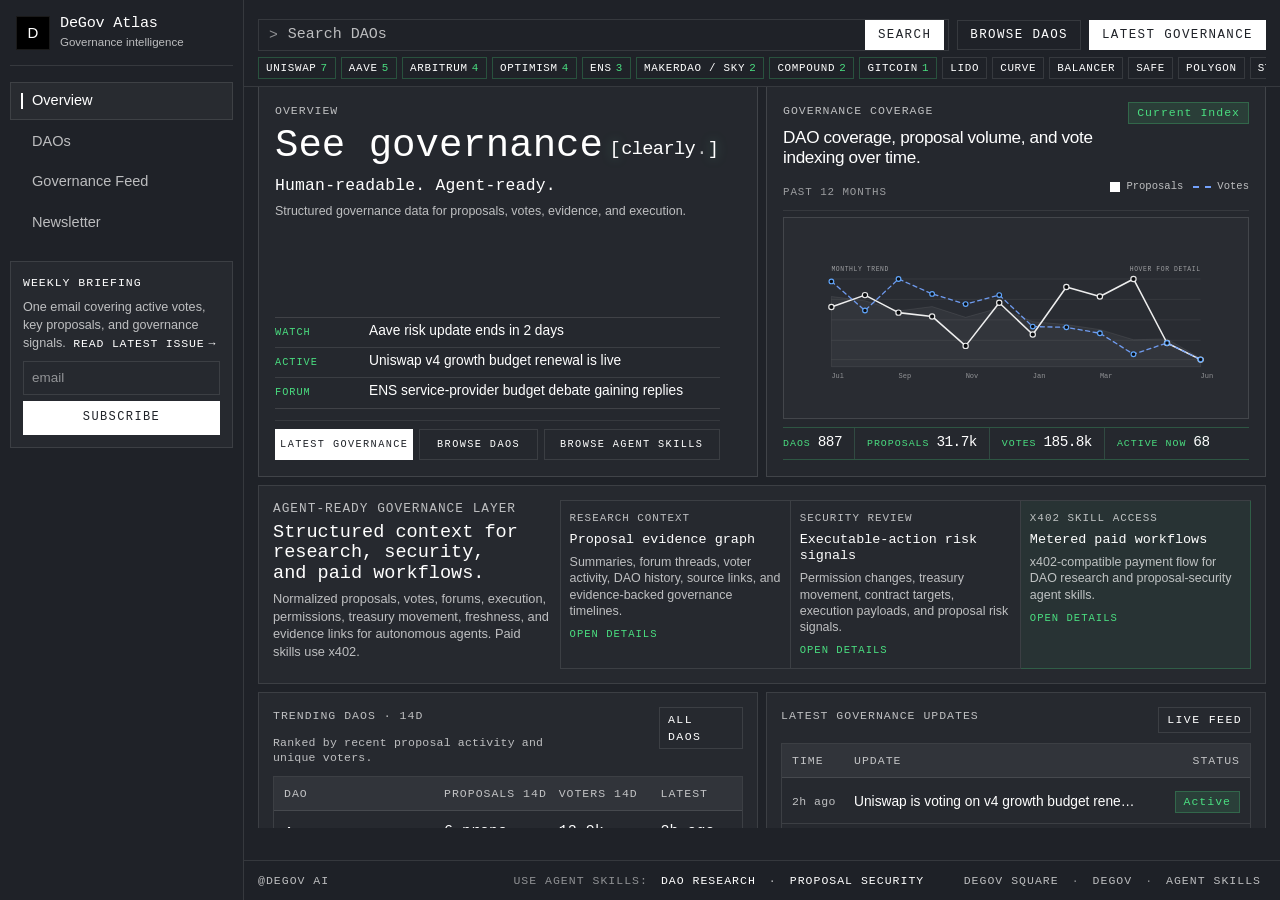
==== commit 96e96d6c: "feat: refine Atlas trending DAO table" ====
--- a/index.html
+++ b/index.html
@@ -105,20 +105,20 @@
   </article>
 
   <article class="panel table-panel fill-panel">
-    <div class="panel-heading overview-table-heading"><div><p class="eyebrow">Top Active DAOs</p></div><a class="button small" href="dao-list.html">All DAOs</a></div>
-    <div class="data-table top-active-daos-table" role="table" aria-label="Top active DAOs"><div class="data-row head" role="row"><span role="columnheader">DAO</span><span role="columnheader">Active</span><span role="columnheader">Voters</span><span role="columnheader">Last proposal</span></div>
-<a class="data-row" href="dao-list.html" role="row"><span><strong>Uniswap</strong></span><span>7 active</span><span>18.4k</span><span>2h ago</span></a>
-<a class="data-row" href="dao-list.html" role="row"><span><strong>Aave</strong></span><span>5 active</span><span>12.9k</span><span>4h ago</span></a>
-<a class="data-row" href="dao-list.html" role="row"><span><strong>Arbitrum</strong></span><span>4 active</span><span>15.6k</span><span>8h ago</span></a>
-<a class="data-row" href="dao-list.html" role="row"><span><strong>Optimism</strong></span><span>4 active</span><span>13.1k</span><span>12h ago</span></a>
-<a class="data-row" href="dao-list.html" role="row"><span><strong>MakerDAO / Sky</strong></span><span>2 active</span><span>6.7k</span><span>1d ago</span></a>
-<a class="data-row" href="dao-list.html" role="row"><span><strong>Compound</strong></span><span>2 active</span><span>4.4k</span><span>2d ago</span></a>
-<a class="data-row" href="dao-list.html" role="row"><span><strong>Gitcoin</strong></span><span>1 active</span><span>3.1k</span><span>3d ago</span></a>
-<a class="data-row" href="dao-list.html" role="row"><span><strong>Lido</strong></span><span>1 tracked</span><span>9.8k</span><span>4d ago</span></a>
-<a class="data-row" href="dao-list.html" role="row"><span><strong>Balancer</strong></span><span>Forum active</span><span>2.2k</span><span>5d ago</span></a>
-<a class="data-row" href="dao-list.html" role="row"><span><strong>Safe</strong></span><span>Monitoring</span><span>5.6k</span><span>6d ago</span></a>
-<a class="data-row" href="dao-list.html" role="row"><span><strong>ENS</strong></span><span>1 passed</span><span>8.2k</span><span>7d ago</span></a>
-<a class="data-row" href="dao-list.html" role="row"><span><strong>Curve</strong></span><span>Forum active</span><span>7.4k</span><span>8d ago</span></a></div>
+    <div class="panel-heading overview-table-heading"><div><p class="eyebrow">Trending DAOs · 14D</p><h2>Ranked by recent proposal activity and unique voters.</h2></div><a class="button small" href="dao-list.html">All DAOs</a></div>
+    <div class="data-table top-active-daos-table" role="table" aria-label="Trending DAOs over the last 14 days"><div class="data-row head" role="row"><span role="columnheader">DAO</span><span role="columnheader">Proposals 14D</span><span role="columnheader">Voters 14D</span><span role="columnheader">Latest</span></div>
+<a class="data-row" href="dao-list.html" role="row"><span><strong>Aave</strong></span><span>6 props</span><span>12.9k</span><span>2h ago</span></a>
+<a class="data-row" href="dao-list.html" role="row"><span><strong>Uniswap</strong></span><span>5 props</span><span>18.4k</span><span>3h ago</span></a>
+<a class="data-row" href="dao-list.html" role="row"><span><strong>Arbitrum</strong></span><span>4 props</span><span>15.6k</span><span>8h ago</span></a>
+<a class="data-row" href="dao-list.html" role="row"><span><strong>Optimism</strong></span><span>4 props</span><span>13.1k</span><span>12h ago</span></a>
+<a class="data-row" href="dao-list.html" role="row"><span><strong>1inch Network</strong></span><span>3 props</span><span>7.8k</span><span>18h ago</span></a>
+<a class="data-row" href="dao-list.html" role="row"><span><strong>MakerDAO / Sky</strong></span><span>2 props</span><span>6.7k</span><span>1d ago</span></a>
+<a class="data-row" href="dao-list.html" role="row"><span><strong>Compound</strong></span><span>2 props</span><span>4.4k</span><span>2d ago</span></a>
+<a class="data-row" href="dao-list.html" role="row"><span><strong>Gitcoin</strong></span><span>2 props</span><span>3.1k</span><span>3d ago</span></a>
+<a class="data-row" href="dao-list.html" role="row"><span><strong>Lido</strong></span><span>1 prop</span><span>9.8k</span><span>4d ago</span></a>
+<a class="data-row" href="dao-list.html" role="row"><span><strong>ENS</strong></span><span>1 prop</span><span>8.2k</span><span>6d ago</span></a>
+<a class="data-row" href="dao-list.html" role="row"><span><strong>Curve</strong></span><span>1 prop</span><span>7.4k</span><span>7d ago</span></a>
+<a class="data-row" href="dao-list.html" role="row"><span><strong>Safe</strong></span><span>1 prop</span><span>5.6k</span><span>8d ago</span></a></div>
   </article>
 
   <article class="panel fill-panel">
--- a/atlas.css
+++ b/atlas.css
@@ -1143,7 +1143,7 @@
   letter-spacing: 1px;
 }
 .top-active-daos-table .data-row {
-  grid-template-columns: minmax(170px, 1.25fr) 0.62fr 0.58fr 0.72fr;
+  grid-template-columns: minmax(150px, 1.15fr) 0.82fr 0.72fr 0.56fr;
 }
 .top-active-daos-table .data-row span:nth-child(n + 2) {
   font-family: var(--atlas-mono);
@@ -1155,6 +1155,14 @@
 }
 .overview-table-heading > div {
   display: grid;
+}
+.overview-table-heading h2 {
+  margin-top: 2px;
+  color: var(--atlas-muted);
+  font-family: var(--atlas-mono);
+  font-size: 0.72rem;
+  line-height: 1.35;
+  letter-spacing: 0.2px;
 }
 .overview-table-heading .button {
   align-self: start;
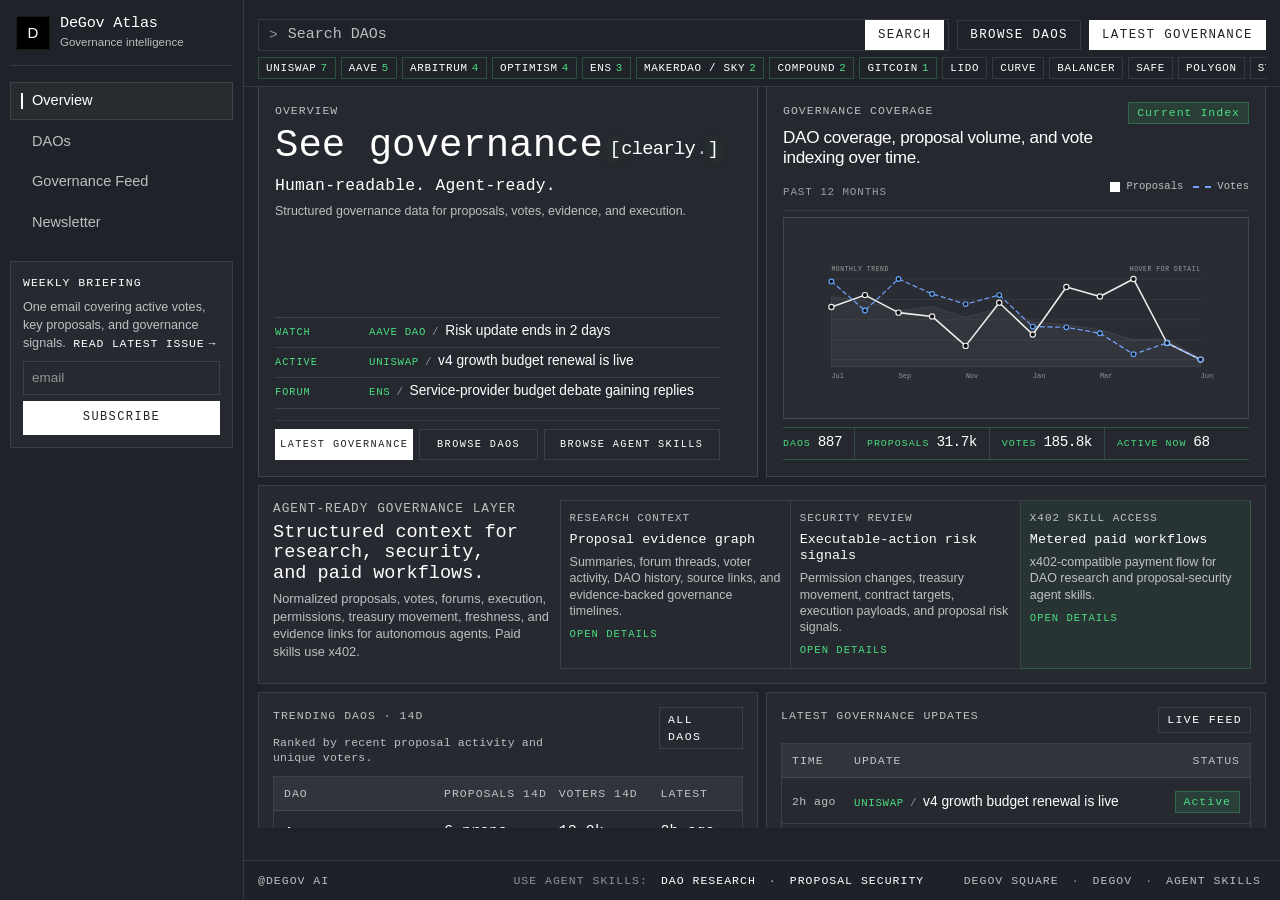
==== commit 17b8b347: "fix: prefix Atlas governance signals with DAO names" ====
--- a/index.html
+++ b/index.html
@@ -77,9 +77,9 @@
   <article class="panel hero-market-card command-center-panel compact-overview-card polished-overview-panel">
     <div class="command-copy"><p class="eyebrow">Overview</p><h1 class="overview-slogan"><span>See governance</span><span class="slogan-accent-line"><em><span class="clear-bracket" aria-hidden="true">[</span><span class="clear-word">clearly</span><span class="clear-dot">.</span><span class="clear-bracket" aria-hidden="true">]</span></em></span></h1><p class="hero-support-line">Human-readable. Agent-ready.</p><p>Structured governance data for proposals, votes, evidence, and execution.</p></div>
     <div class="latest-signal-stack latest-signal-minimal" aria-label="Latest governance signals">
-      <a class="latest-signal-line" href="javascript:void(0)" data-event-id="evt-priority-aave-risk"><span>Watch</span><strong>Aave risk update ends in 2 days</strong></a>
-      <a class="latest-signal-line" href="javascript:void(0)" data-event-id="evt-priority-uniswap-v4"><span>Active</span><strong>Uniswap v4 growth budget renewal is live</strong></a>
-      <a class="latest-signal-line" href="javascript:void(0)" data-event-id="evt-priority-ens-budget"><span>Forum</span><strong>ENS service-provider budget debate gaining replies</strong></a>
+      <a class="latest-signal-line" href="javascript:void(0)" data-event-id="evt-priority-aave-risk"><span class="signal-status">Watch</span><strong><span class="signal-title"><span class="signal-dao-name">AAVE DAO</span><span class="signal-separator" aria-hidden="true">/</span><span class="signal-proposal-title">Risk update ends in 2 days</span></span></strong></a>
+      <a class="latest-signal-line" href="javascript:void(0)" data-event-id="evt-priority-uniswap-v4"><span class="signal-status">Active</span><strong><span class="signal-title"><span class="signal-dao-name">UNISWAP</span><span class="signal-separator" aria-hidden="true">/</span><span class="signal-proposal-title">v4 growth budget renewal is live</span></span></strong></a>
+      <a class="latest-signal-line" href="javascript:void(0)" data-event-id="evt-priority-ens-budget"><span class="signal-status">Forum</span><strong><span class="signal-title"><span class="signal-dao-name">ENS</span><span class="signal-separator" aria-hidden="true">/</span><span class="signal-proposal-title">Service-provider budget debate gaining replies</span></span></strong></a>
     </div>
     <div class="hero-actions"><a class="button dark" href="governance-feed.html">Latest governance</a><a class="button" href="dao-list.html">Browse DAOs</a><a class="button" href="https://github.com/ringecosystem/degov-agent-skills/tree/main/skills" target="_blank" rel="noopener noreferrer">Browse agent skills</a></div>
   </article>
@@ -125,18 +125,18 @@
     <div class="panel-heading overview-table-heading"><div><p class="eyebrow">Latest Governance Updates</p></div><a class="button small" href="governance-feed.html">Live Feed</a></div>
     <div class="governance-update-list" role="table" aria-label="Latest governance updates">
       <div class="governance-update-row head" role="row"><span role="columnheader">Time</span><span role="columnheader">Update</span><span role="columnheader">Status</span></div>
-      <div class="governance-update-row" data-event-id="evt-proposal-uniswap-v4" role="row"><span class="update-time">2h ago</span><span class="update-headline">Uniswap is voting on v4 growth budget renewal</span><span class="state-pill state-active">Active</span></div>
-      <div class="governance-update-row" data-event-id="evt-proposal-aave-risk" role="row"><span class="update-time">4h ago</span><span class="update-headline">Aave risk parameter update is ending in 2 days</span><span class="state-pill state-ending-soon">Ending soon</span></div>
-      <div class="governance-update-row" data-event-id="evt-execution-arbitrum-grant" role="row"><span class="update-time">8h ago</span><span class="update-headline">Arbitrum executed the DAO grant program third cohort</span><span class="state-pill state-executed">Executed</span></div>
-      <div class="governance-update-row" data-event-id="evt-proposal-optimism-retro" role="row"><span class="update-time">12h ago</span><span class="update-headline">Optimism Retro Funding round 6 passed — 91% for</span><span class="state-pill state-passed">Passed</span></div>
-      <div class="governance-update-row" data-event-id="evt-proposal-maker-dsr" role="row"><span class="update-time">1d ago</span><span class="update-headline">MakerDAO / Sky DSR rate adjustment passed — now active on-chain</span><span class="state-pill state-executed">Executed</span></div>
-      <div class="governance-update-row" data-event-id="evt-proposal-compound-cusdc" role="row"><span class="update-time">2d ago</span><span class="update-headline">Compound cUSDC collateral factor update failed with 62% against</span><span class="state-pill state-defeated">Defeated</span></div>
-      <div class="governance-update-row" data-event-id="evt-proposal-gitcoin-gg24" role="row"><span class="update-time">3d ago</span><span class="update-headline">Gitcoin GG24 grant eligibility criteria passed with 78% support</span><span class="state-pill state-passed">Passed</span></div>
-      <div class="governance-update-row" data-event-id="evt-forum-balancer-gauge" role="row"><span class="update-time">5d ago</span><span class="update-headline">Balancer forum thread proposes veBAL gauge weight methodology changes</span><span class="state-pill state-fresh">Discussion</span></div>
-      <div class="governance-update-row" data-event-id="evt-proposal-ens-svc" role="row"><span class="update-time">7d ago</span><span class="update-headline">ENS DAO voted to fund service-provider working group for Q3</span><span class="state-pill state-passed">Passed</span></div>
-      <div class="governance-update-row" data-event-id="evt-forum-curve-lend" role="row"><span class="update-time">8d ago</span><span class="update-headline">Curve community signals support for new LEND gauge weight framework</span><span class="state-pill state-fresh">Discussion</span></div>
-      <div class="governance-update-row" data-event-id="evt-proposal-optimism-grants" role="row"><span class="update-time">9d ago</span><span class="update-headline">Optimism token house approved grants council budget for cycle 19</span><span class="state-pill state-executed">Executed</span></div>
-      <div class="governance-update-row" data-event-id="evt-proposal-aave-cbbtc" role="row"><span class="update-time">10d ago</span><span class="update-headline">Aave proposal to onboard cbBTC as collateral asset passed</span><span class="state-pill state-passed">Passed</span></div>
+      <div class="governance-update-row" data-event-id="evt-proposal-uniswap-v4" role="row"><span class="update-time">2h ago</span><span class="update-headline"><span class="signal-title"><span class="signal-dao-name">UNISWAP</span><span class="signal-separator" aria-hidden="true">/</span><span class="signal-proposal-title">v4 growth budget renewal is live</span></span></span><span class="state-pill state-active">Active</span></div>
+      <div class="governance-update-row" data-event-id="evt-proposal-aave-risk" role="row"><span class="update-time">4h ago</span><span class="update-headline"><span class="signal-title"><span class="signal-dao-name">AAVE DAO</span><span class="signal-separator" aria-hidden="true">/</span><span class="signal-proposal-title">Risk parameter update is ending in 2 days</span></span></span><span class="state-pill state-ending-soon">Ending soon</span></div>
+      <div class="governance-update-row" data-event-id="evt-execution-arbitrum-grant" role="row"><span class="update-time">8h ago</span><span class="update-headline"><span class="signal-title"><span class="signal-dao-name">ARBITRUM</span><span class="signal-separator" aria-hidden="true">/</span><span class="signal-proposal-title">DAO grant program third cohort executed</span></span></span><span class="state-pill state-executed">Executed</span></div>
+      <div class="governance-update-row" data-event-id="evt-proposal-optimism-retro" role="row"><span class="update-time">12h ago</span><span class="update-headline"><span class="signal-title"><span class="signal-dao-name">OPTIMISM</span><span class="signal-separator" aria-hidden="true">/</span><span class="signal-proposal-title">Retro Funding round 6 passed — 91% for</span></span></span><span class="state-pill state-passed">Passed</span></div>
+      <div class="governance-update-row" data-event-id="evt-proposal-maker-dsr" role="row"><span class="update-time">1d ago</span><span class="update-headline"><span class="signal-title"><span class="signal-dao-name">MAKERDAO · SKY</span><span class="signal-separator" aria-hidden="true">/</span><span class="signal-proposal-title">DSR rate adjustment passed — now active on-chain</span></span></span><span class="state-pill state-executed">Executed</span></div>
+      <div class="governance-update-row" data-event-id="evt-proposal-compound-cusdc" role="row"><span class="update-time">2d ago</span><span class="update-headline"><span class="signal-title"><span class="signal-dao-name">COMPOUND</span><span class="signal-separator" aria-hidden="true">/</span><span class="signal-proposal-title">cUSDC collateral factor update failed with 62% against</span></span></span><span class="state-pill state-defeated">Defeated</span></div>
+      <div class="governance-update-row" data-event-id="evt-proposal-gitcoin-gg24" role="row"><span class="update-time">3d ago</span><span class="update-headline"><span class="signal-title"><span class="signal-dao-name">GITCOIN</span><span class="signal-separator" aria-hidden="true">/</span><span class="signal-proposal-title">GG24 grant eligibility criteria passed with 78% support</span></span></span><span class="state-pill state-passed">Passed</span></div>
+      <div class="governance-update-row" data-event-id="evt-forum-balancer-gauge" role="row"><span class="update-time">5d ago</span><span class="update-headline"><span class="signal-title"><span class="signal-dao-name">BALANCER</span><span class="signal-separator" aria-hidden="true">/</span><span class="signal-proposal-title">veBAL gauge weight methodology changes proposed</span></span></span><span class="state-pill state-fresh">Discussion</span></div>
+      <div class="governance-update-row" data-event-id="evt-proposal-ens-svc" role="row"><span class="update-time">7d ago</span><span class="update-headline"><span class="signal-title"><span class="signal-dao-name">ENS</span><span class="signal-separator" aria-hidden="true">/</span><span class="signal-proposal-title">Service-provider working group funding for Q3 passed</span></span></span><span class="state-pill state-passed">Passed</span></div>
+      <div class="governance-update-row" data-event-id="evt-forum-curve-lend" role="row"><span class="update-time">8d ago</span><span class="update-headline"><span class="signal-title"><span class="signal-dao-name">CURVE</span><span class="signal-separator" aria-hidden="true">/</span><span class="signal-proposal-title">Community signals support for new LEND gauge weight framework</span></span></span><span class="state-pill state-fresh">Discussion</span></div>
+      <div class="governance-update-row" data-event-id="evt-proposal-optimism-grants" role="row"><span class="update-time">9d ago</span><span class="update-headline"><span class="signal-title"><span class="signal-dao-name">OPTIMISM</span><span class="signal-separator" aria-hidden="true">/</span><span class="signal-proposal-title">Token House approved grants council budget for cycle 19</span></span></span><span class="state-pill state-executed">Executed</span></div>
+      <div class="governance-update-row" data-event-id="evt-proposal-aave-cbbtc" role="row"><span class="update-time">10d ago</span><span class="update-headline"><span class="signal-title"><span class="signal-dao-name">AAVE DAO</span><span class="signal-separator" aria-hidden="true">/</span><span class="signal-proposal-title">cbBTC collateral onboarding passed</span></span></span><span class="state-pill state-passed">Passed</span></div>
     </div>
   </article>
 </section>
--- a/atlas.css
+++ b/atlas.css
@@ -2321,7 +2321,7 @@
   background: var(--atlas-soft);
   color: var(--atlas-ink);
 }
-.priority-signal-list span {
+.priority-signal-list > * > .signal-status {
   color: var(--atlas-muted);
   font-family: var(--atlas-mono);
   font-size: 0.68rem;
@@ -2329,6 +2329,7 @@
   letter-spacing: 1px;
 }
 .priority-signal-list strong {
+  min-width: 0;
   font-size: 0.9rem;
   font-weight: 400;
   line-height: 1.36;
@@ -2339,7 +2340,7 @@
 }
 .bulletin-item {
   display: grid;
-  grid-template-columns: minmax(88px, 0.16fr) minmax(0, 1fr);
+  grid-template-columns: minmax(132px, 0.18fr) minmax(0, 1fr);
   align-items: baseline;
   gap: 10px;
   padding: 8px 0;
@@ -2363,7 +2364,7 @@
   white-space: nowrap;
   display: flex;
   align-items: baseline;
-  gap: 6px;
+  gap: 4px;
   letter-spacing: 0.4px;
 }
 .bulletin-meta a {
@@ -2372,13 +2373,8 @@
 .bulletin-meta a:hover {
   color: var(--atlas-ink);
 }
-.bulletin-live {
-  padding-left: 6px;
-  color: var(--atlas-ink);
-  text-transform: uppercase;
-  letter-spacing: 1px;
-}
 .bulletin-headline {
+  min-width: 0;
   font-size: 0.9rem;
   line-height: 1.32;
   color: var(--atlas-ink);
@@ -2395,7 +2391,18 @@
   display: inline-flex;
   flex-shrink: 0;
 }
-
+.update-headline .signal-title,
+.priority-signal-list .signal-title {
+  width: 100%;
+}
+.bulletin-headline .signal-title {
+  flex: 1 1 0;
+}
+.update-headline .signal-dao-name,
+.bulletin-headline .signal-dao-name,
+.priority-signal-list .signal-dao-name {
+  color: var(--atlas-green);
+}
 
 /* ── Event detail panel (slide-out overlay) ── */
 .event-detail-panel {
@@ -7429,7 +7436,7 @@
   background: rgba(255, 255, 255, 0.035);
   color: var(--atlas-ink);
 }
-.latest-signal-minimal .latest-signal-line span {
+.latest-signal-minimal .latest-signal-line > .signal-status {
   color: var(--atlas-green);
   font-family: var(--atlas-mono);
   font-size: 0.68rem;
@@ -7438,11 +7445,42 @@
   white-space: nowrap;
 }
 .latest-signal-minimal .latest-signal-line strong {
+  min-width: 0;
   font-family: var(--atlas-font);
   font-size: 0.94rem;
   font-weight: 400;
   line-height: 1.34;
   color: var(--atlas-ink);
+}
+.signal-title {
+  display: inline-flex;
+  align-items: baseline;
+  gap: 6px;
+  min-width: 0;
+  max-width: 100%;
+}
+.signal-dao-name,
+.signal-separator {
+  flex-shrink: 0;
+  font-family: var(--atlas-mono);
+  font-size: 0.78em;
+  letter-spacing: 0.7px;
+  line-height: 1;
+  text-transform: uppercase;
+  white-space: nowrap;
+}
+.signal-dao-name {
+  color: var(--atlas-green);
+}
+.signal-separator {
+  color: var(--atlas-subtle);
+}
+.signal-proposal-title {
+  min-width: 0;
+  overflow: hidden;
+  color: inherit;
+  text-overflow: ellipsis;
+  white-space: nowrap;
 }
 @media (max-width: 720px) {
   .latest-signal-minimal .latest-signal-line {
@@ -7545,7 +7583,7 @@
   min-height: 30px;
   padding: 5px 0;
 }
-.quad-grid > .compact-overview-card.polished-overview-panel .latest-signal-minimal .latest-signal-line span {
+.quad-grid > .compact-overview-card.polished-overview-panel .latest-signal-minimal .latest-signal-line > .signal-status {
   font-size: 0.64rem;
 }
 .quad-grid > .compact-overview-card.polished-overview-panel .latest-signal-minimal .latest-signal-line strong {
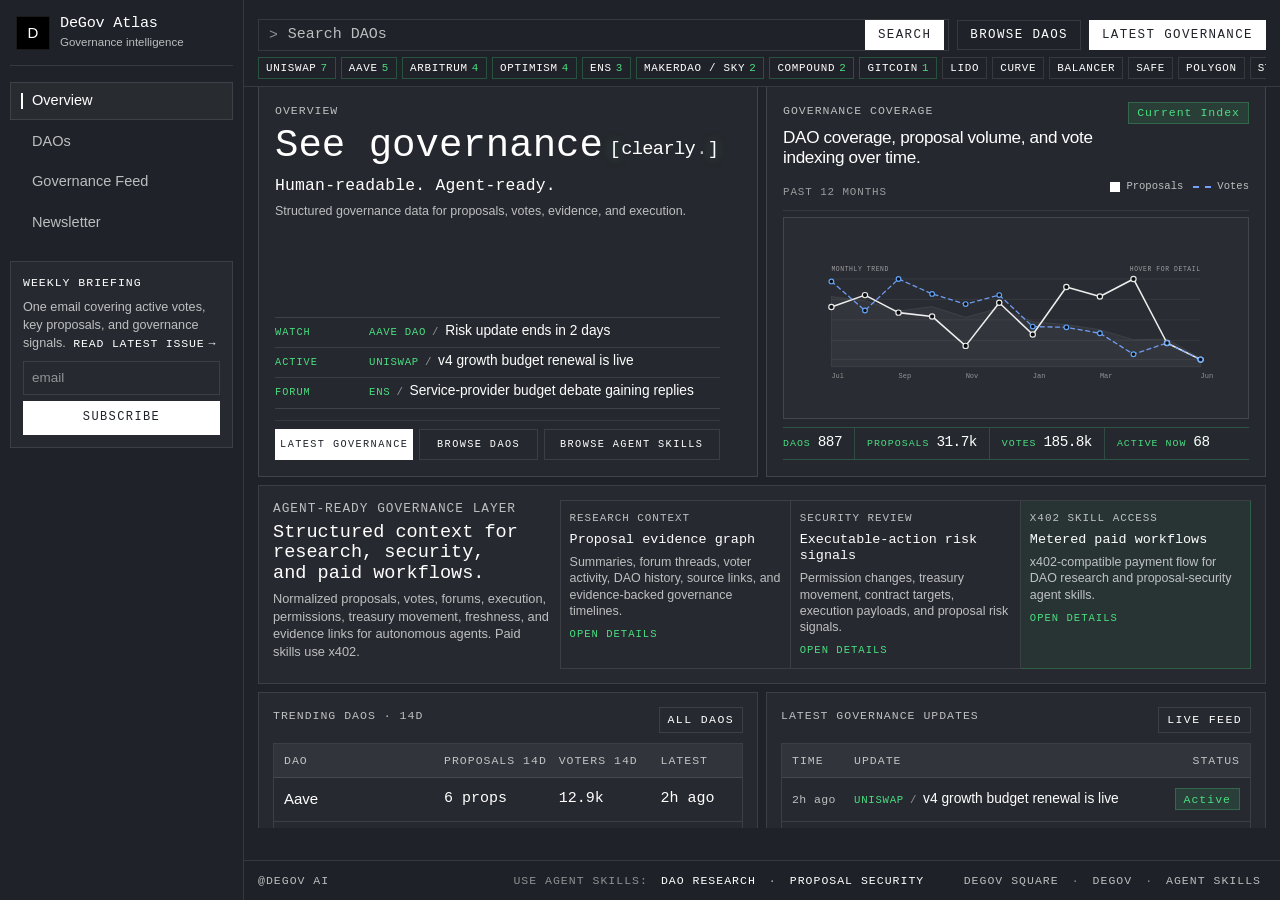
==== commit 94f3bfe2: "fix: remove Atlas trending DAO subtitle" ====
--- a/index.html
+++ b/index.html
@@ -105,7 +105,7 @@
   </article>
 
   <article class="panel table-panel fill-panel">
-    <div class="panel-heading overview-table-heading"><div><p class="eyebrow">Trending DAOs · 14D</p><h2>Ranked by recent proposal activity and unique voters.</h2></div><a class="button small" href="dao-list.html">All DAOs</a></div>
+    <div class="panel-heading overview-table-heading"><div><p class="eyebrow">Trending DAOs · 14D</p></div><a class="button small" href="dao-list.html">All DAOs</a></div>
     <div class="data-table top-active-daos-table" role="table" aria-label="Trending DAOs over the last 14 days"><div class="data-row head" role="row"><span role="columnheader">DAO</span><span role="columnheader">Proposals 14D</span><span role="columnheader">Voters 14D</span><span role="columnheader">Latest</span></div>
 <a class="data-row" href="dao-list.html" role="row"><span><strong>Aave</strong></span><span>6 props</span><span>12.9k</span><span>2h ago</span></a>
 <a class="data-row" href="dao-list.html" role="row"><span><strong>Uniswap</strong></span><span>5 props</span><span>18.4k</span><span>3h ago</span></a>
--- a/atlas.css
+++ b/atlas.css
@@ -1156,14 +1156,6 @@
 .overview-table-heading > div {
   display: grid;
 }
-.overview-table-heading h2 {
-  margin-top: 2px;
-  color: var(--atlas-muted);
-  font-family: var(--atlas-mono);
-  font-size: 0.72rem;
-  line-height: 1.35;
-  letter-spacing: 0.2px;
-}
 .overview-table-heading .button {
   align-self: start;
 }
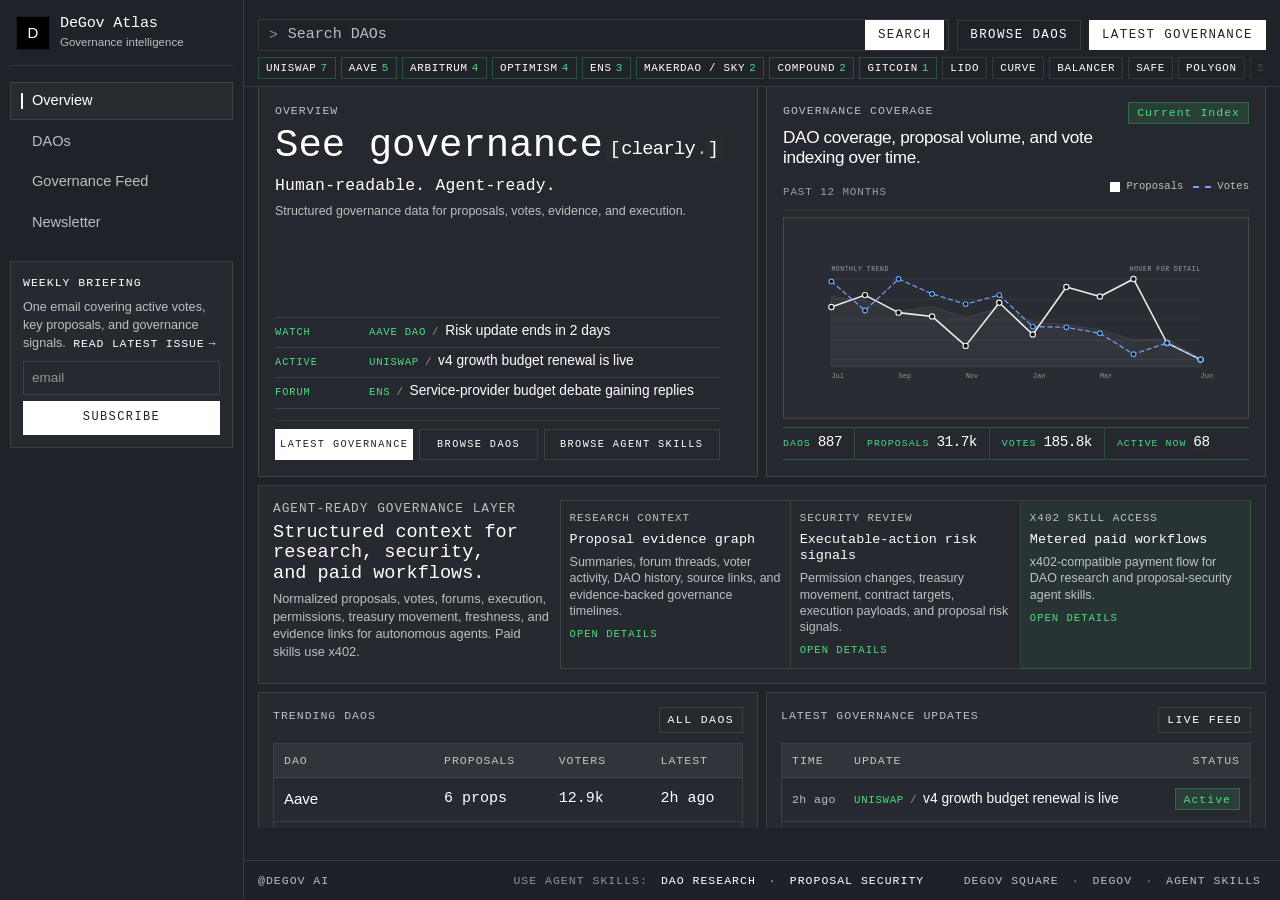
==== commit c22426f2: "Refine overview trending DAO labels" ====
--- a/index.html
+++ b/index.html
@@ -105,8 +105,8 @@
   </article>
 
   <article class="panel table-panel fill-panel">
-    <div class="panel-heading overview-table-heading"><div><p class="eyebrow">Trending DAOs · 14D</p></div><a class="button small" href="dao-list.html">All DAOs</a></div>
-    <div class="data-table top-active-daos-table" role="table" aria-label="Trending DAOs over the last 14 days"><div class="data-row head" role="row"><span role="columnheader">DAO</span><span role="columnheader">Proposals 14D</span><span role="columnheader">Voters 14D</span><span role="columnheader">Latest</span></div>
+    <div class="panel-heading overview-table-heading"><div><p class="eyebrow">Trending DAOs</p></div><a class="button small" href="dao-list.html">All DAOs</a></div>
+    <div class="data-table top-active-daos-table" role="table" aria-label="Trending DAOs by governance activity"><div class="data-row head" role="row"><span role="columnheader">DAO</span><span role="columnheader">Proposals</span><span role="columnheader">Voters</span><span role="columnheader">Latest</span></div>
 <a class="data-row" href="dao-list.html" role="row"><span><strong>Aave</strong></span><span>6 props</span><span>12.9k</span><span>2h ago</span></a>
 <a class="data-row" href="dao-list.html" role="row"><span><strong>Uniswap</strong></span><span>5 props</span><span>18.4k</span><span>3h ago</span></a>
 <a class="data-row" href="dao-list.html" role="row"><span><strong>Arbitrum</strong></span><span>4 props</span><span>15.6k</span><span>8h ago</span></a>
--- a/atlas.css
+++ b/atlas.css
@@ -529,6 +529,14 @@
   border-color: rgba(255, 255, 255, 0.2);
   background: var(--atlas-panel);
 }
+.dao-search:focus-within {
+  border-color: rgba(111, 255, 176, 0.34);
+  background: #0c0e12;
+  box-shadow:
+    inset 2px 0 0 var(--atlas-green),
+    0 0 0 1px rgba(111, 255, 176, 0.12),
+    0 12px 32px rgba(0, 0, 0, 0.28);
+}
 .dao-search-prompt {
   color: var(--atlas-subtle);
   font-family: var(--atlas-mono);
@@ -536,7 +544,7 @@
   line-height: 1;
 }
 .dao-search:focus-within .dao-search-prompt {
-  color: var(--atlas-accent);
+  color: var(--atlas-green);
 }
 .dao-search input {
   min-width: 0;
@@ -715,6 +723,12 @@
 summary:focus-visible {
   outline: 0;
   box-shadow: 0 0 0 3px var(--atlas-focus);
+}
+.dao-search input:focus-visible {
+  box-shadow: none;
+}
+.dao-search button:focus-visible {
+  box-shadow: 0 0 0 2px rgba(111, 255, 176, 0.28);
 }
 
 .topbar-actions,
@@ -743,12 +757,14 @@
   flex-wrap: nowrap;
   gap: 5px;
   min-width: 0;
-  padding: 0;
+  padding: 0 22px 0 0;
   border: 0;
   background: transparent;
   overflow-x: auto;
   scrollbar-width: thin;
   scrollbar-color: var(--atlas-line) transparent;
+  -webkit-mask-image: linear-gradient(to right, #000 0, #000 calc(100% - 28px), transparent 100%);
+  mask-image: linear-gradient(to right, #000 0, #000 calc(100% - 28px), transparent 100%);
 }
 .atlas-command-strip .chain-pill {
   min-height: 22px;
@@ -801,6 +817,23 @@
   margin-left: 6px;
   color: var(--atlas-green);
   font-variant-numeric: tabular-nums;
+}
+.chain-pill.is-zero-live {
+  color: var(--atlas-muted);
+  border-color: rgba(255, 255, 255, 0.08);
+  cursor: default;
+}
+.chain-pill.is-zero-live:hover {
+  color: var(--atlas-muted);
+  border-color: rgba(255, 255, 255, 0.12);
+}
+.chain-pill.is-zero-live .proposal-count {
+  color: var(--atlas-subtle);
+}
+.chain-pill.is-current-dao {
+  border-color: var(--atlas-green-line);
+  background: rgba(153, 255, 153, 0.055);
+  box-shadow: inset 0 -2px 0 var(--atlas-green-line);
 }
 .dao-tooltip {
   position: absolute;
@@ -1871,7 +1904,7 @@
   grid-template-columns: minmax(0, 1fr) 276px;
   gap: 12px;
   align-items: start;
-  padding-bottom: 50px;
+  padding-bottom: 104px;
 }
 .dao-directory-layout .dao-directory-console {
   min-width: 0;
@@ -2032,6 +2065,212 @@
   font-size: 0.72rem;
   text-transform: uppercase;
   letter-spacing: 1px;
+}
+
+/* Compact DAO directory controls — terminal-style view state + grouped filters. */
+.directory-filter-console--compact {
+  gap: 8px;
+  padding: 10px 0 12px;
+}
+.directory-filter-summary {
+  display: grid;
+  grid-template-columns: minmax(0, 1fr) auto;
+  gap: 10px;
+  align-items: center;
+  padding: 8px 10px;
+  border: 1px solid var(--atlas-line);
+  background: var(--atlas-soft);
+}
+.directory-filter-summary div {
+  min-width: 0;
+  display: flex;
+  flex-wrap: wrap;
+  align-items: baseline;
+  gap: 8px 12px;
+}
+.directory-filter-summary span,
+.filter-cluster--compact > span,
+.directory-order-row--compact > span {
+  color: var(--atlas-muted);
+  font-family: var(--atlas-mono);
+  font-size: 0.64rem;
+  text-transform: uppercase;
+  letter-spacing: 1px;
+}
+.directory-filter-summary strong {
+  color: var(--atlas-ink);
+  font-family: var(--atlas-mono);
+  font-size: 0.84rem;
+  font-weight: 300;
+}
+.directory-filter-summary em {
+  color: var(--atlas-subtle);
+  font-size: 0.76rem;
+  font-style: normal;
+}
+.reset-filter-link--compact {
+  min-height: 24px;
+  padding: 2px 6px;
+  border: 1px solid transparent;
+}
+.reset-filter-link--compact:hover {
+  border-color: var(--atlas-line);
+  background: var(--atlas-panel);
+}
+.directory-control-row {
+  display: grid;
+  grid-template-columns: minmax(0, 0.95fr) minmax(0, 0.82fr) minmax(0, 1.1fr);
+  gap: 8px;
+}
+.filter-cluster--compact {
+  min-width: 0;
+  display: grid;
+  grid-template-columns: 1fr;
+  gap: 5px;
+  padding: 8px;
+  border: 1px solid var(--atlas-line);
+  background: transparent;
+}
+.filter-chip-row {
+  min-width: 0;
+}
+.filter-chip {
+  border-radius: 0;
+}
+.filter-chip::before {
+  content: none;
+}
+.filter-chip::after {
+  content: none;
+}
+.filter-chip.is-active,
+.filter-chip:hover {
+  color: var(--atlas-ink);
+  border-color: var(--atlas-green-line);
+  background: rgba(153, 255, 153, 0.06);
+  box-shadow: inset 2px 0 0 var(--atlas-green-line);
+}
+.filter-chip.is-active::before,
+.filter-chip.is-active::after,
+.filter-chip:hover::before,
+.filter-chip:hover::after {
+  color: var(--atlas-green);
+}
+.directory-order-row--compact {
+  grid-template-columns: auto minmax(0, 1fr);
+  gap: 10px;
+  align-items: center;
+  padding-top: 0;
+  border-top: 0;
+}
+.directory-order-row--compact .order-chip-row {
+  justify-content: flex-end;
+}
+.directory-order-row--compact .filter-chip.is-active {
+  color: var(--atlas-bg);
+  border-color: var(--atlas-accent);
+  background: var(--atlas-accent);
+  box-shadow: none;
+}
+.directory-order-row--compact .filter-chip.is-active::before,
+.directory-order-row--compact .filter-chip.is-active::after {
+  color: rgba(0, 0, 0, 0.48);
+}
+
+.dao-directory-table.expanded.compact .data-row {
+  min-height: 40px;
+  border-bottom-color: rgba(255, 255, 255, 0.055);
+}
+.dao-directory-table.expanded.compact .data-row,
+.dao-directory-table.compact .data-row {
+  grid-template-columns:
+    minmax(132px, 0.82fr)
+    minmax(116px, 0.55fr)
+    minmax(126px, 0.68fr)
+    minmax(52px, 0.3fr)
+    minmax(46px, 0.25fr)
+    minmax(52px, 0.28fr)
+    minmax(82px, 0.42fr)
+    minmax(78px, 0.38fr);
+}
+.dao-directory-table.expanded.compact .data-row.head {
+  position: sticky;
+  top: 0;
+  z-index: 1;
+  min-height: 32px;
+  background: #10131a;
+}
+.dao-directory-table.expanded.compact .data-row:not(.head) {
+  position: relative;
+}
+.dao-directory-table.expanded.compact .data-row:not(.head)::after {
+  content: "›";
+  position: absolute;
+  right: 6px;
+  color: var(--atlas-subtle);
+  font-family: var(--atlas-mono);
+  opacity: 0;
+  transition: opacity 120ms ease;
+}
+.dao-directory-table.expanded.compact .data-row:not(.head):hover::after {
+  opacity: 1;
+}
+.dao-directory-table.expanded.compact .data-row > span:nth-child(3) {
+  overflow: hidden;
+  text-overflow: ellipsis;
+  white-space: nowrap;
+}
+.dao-directory-table.expanded.compact .data-row > span:nth-child(n + 4):nth-child(-n + 8) {
+  text-align: right;
+  font-family: var(--atlas-mono);
+  font-variant-numeric: tabular-nums;
+}
+.dao-directory-table.expanded.compact .data-row.head > span:nth-child(n + 4):nth-child(-n + 8) {
+  text-align: right;
+}
+.live-count {
+  display: inline-flex;
+  align-items: center;
+  justify-content: flex-end;
+  min-width: 24px;
+  padding: 1px 5px;
+  border: 1px solid var(--atlas-green-line);
+  background: var(--atlas-green-soft);
+  color: var(--atlas-green);
+  font-family: var(--atlas-mono);
+}
+.live-count::before {
+  content: none;
+}
+.live-count.is-zero {
+  border-color: var(--atlas-line);
+  background: transparent;
+  color: var(--atlas-muted);
+}
+.live-count.is-zero::before {
+  content: none;
+}
+.dao-data-panel {
+  padding-bottom: 104px;
+}
+.dao-data-panel .data-panel-hint {
+  margin: -4px 0 0;
+  color: var(--atlas-subtle);
+  font-family: var(--atlas-mono);
+  font-size: 0.62rem;
+  text-transform: uppercase;
+  letter-spacing: 0.8px;
+}
+.dao-data-panel .data-panel-dao-list a,
+.dao-data-panel .data-panel-breakdown div {
+  cursor: pointer;
+  transition:
+    background 120ms ease,
+    border-color 120ms ease;
+}
+.dao-data-panel .data-panel-dao-list a:hover,
+.dao-data-panel .data-panel-breakdown div:hover {
+  background: var(--atlas-soft);
 }
 
 /* ── Governance bulletin ── */
@@ -2422,6 +2661,8 @@
 }
 .event-detail-panel.is-open .event-panel-backdrop {
   opacity: 1;
+  background: rgba(0, 0, 0, 0.66);
+  backdrop-filter: blur(1px);
 }
 .event-panel-content {
   position: relative;
@@ -2519,11 +2760,67 @@
   font-size: 0.84rem;
   line-height: 1.5;
 }
+.event-panel-read-model {
+  display: grid;
+  grid-template-columns: repeat(2, minmax(0, 1fr));
+  gap: 0;
+  margin: 14px 0 10px;
+  border-top: 1px solid var(--atlas-line);
+  border-left: 1px solid var(--atlas-line);
+}
+.event-panel-read-model div {
+  min-width: 0;
+  padding: 8px 10px;
+  border-right: 1px solid var(--atlas-line);
+  border-bottom: 1px solid var(--atlas-line);
+  background: rgba(255, 255, 255, 0.018);
+}
+.event-panel-read-model dt,
+.event-panel-rationale span {
+  color: var(--atlas-muted);
+  font-family: var(--atlas-mono);
+  font-size: 0.6rem;
+  text-transform: uppercase;
+  letter-spacing: 0.9px;
+}
+.event-panel-read-model dd {
+  margin: 4px 0 0;
+  color: var(--atlas-ink);
+  font-family: var(--atlas-mono);
+  font-size: 0.86rem;
+  line-height: 1.12;
+  overflow-wrap: anywhere;
+}
+.event-panel-read-model small {
+  display: block;
+  margin-top: 3px;
+  color: var(--atlas-subtle);
+  font-family: var(--atlas-mono);
+  font-size: 0.64rem;
+  line-height: 1.2;
+  overflow-wrap: anywhere;
+}
+.event-panel-rationale {
+  margin: 10px 0 0;
+  padding: 10px 12px;
+  border: 1px solid rgba(153, 255, 153, 0.18);
+  border-left: 2px solid var(--atlas-green-line);
+  background: rgba(153, 255, 153, 0.035);
+}
+.event-panel-rationale p {
+  margin: 5px 0 0;
+  color: var(--atlas-muted);
+  font-size: 0.8rem;
+  line-height: 1.45;
+}
 .event-panel-divider {
   margin: 16px 0;
   border: 0;
   border-top: 1px solid var(--atlas-line);
 }
+.event-panel-divider-compact {
+  margin: 12px 0 10px;
+}
 .event-panel-section-label {
   margin-bottom: 10px;
   color: var(--atlas-muted);
@@ -2586,6 +2883,65 @@
   font-size: 0.82rem;
   line-height: 1.5;
 }
+.event-panel-summary-primary {
+  border-left: 2px solid var(--atlas-green-line);
+  background: rgba(153, 255, 153, 0.028);
+}
+.agent-panel-intro,
+.x402-link-stack,
+.agent-install-box {
+  padding: 10px 12px;
+  border: 1px solid var(--atlas-line);
+  background: rgba(255, 255, 255, 0.018);
+}
+.agent-panel-intro {
+  border-left: 2px solid var(--atlas-green-line);
+}
+.agent-panel-intro span,
+.agent-install-box span {
+  display: block;
+  margin-bottom: 6px;
+  color: var(--atlas-muted);
+  font-family: var(--atlas-mono);
+  font-size: 0.6rem;
+  text-transform: uppercase;
+  letter-spacing: 1px;
+}
+.agent-panel-intro p,
+.x402-link-stack p {
+  margin: 0;
+  color: var(--atlas-muted);
+  font-size: 0.82rem;
+  line-height: 1.5;
+}
+.agent-install-box {
+  display: grid;
+  gap: 8px;
+  border-color: rgba(153, 255, 153, 0.18);
+  background: rgba(153, 255, 153, 0.035);
+}
+.agent-install-box code {
+  display: block;
+  padding: 9px 10px;
+  border: 1px solid var(--atlas-line);
+  background: #05070a;
+  color: var(--atlas-ink);
+  font-family: var(--atlas-mono);
+  font-size: 0.72rem;
+  line-height: 1.45;
+  white-space: pre-wrap;
+  overflow-wrap: anywhere;
+}
+.proposal-window-grid .event-panel-metric,
+.discussion-window-grid .event-panel-metric {
+  min-height: 74px;
+}
+.agent-panel-grid .event-panel-metric {
+  min-height: 68px;
+}
+.event-panel-metric-grid-simple {
+  margin-bottom: 0;
+}
 .event-panel-excerpt {
   margin: 0;
   padding: 10px 12px;
@@ -2594,6 +2950,55 @@
   font-size: 0.82rem;
   line-height: 1.5;
   font-style: italic;
+}
+.event-panel-vote-meter {
+  display: grid;
+  gap: 7px;
+  margin-bottom: 12px;
+}
+.event-panel-vote-meter span {
+  position: relative;
+  display: grid;
+  grid-template-columns: minmax(0, 1fr) auto;
+  gap: 10px;
+  align-items: center;
+  min-height: 26px;
+  padding: 5px 8px;
+  border: 1px solid var(--atlas-line);
+  overflow: hidden;
+}
+.event-panel-vote-meter span::before {
+  content: "";
+  position: absolute;
+  inset: 0 auto 0 0;
+  width: var(--bar, 0%);
+  opacity: 0.14;
+}
+.event-panel-vote-meter strong,
+.event-panel-vote-meter em {
+  position: relative;
+  z-index: 1;
+  font-family: var(--atlas-mono);
+  font-size: 0.72rem;
+  font-style: normal;
+  letter-spacing: 0.4px;
+}
+.event-panel-vote-meter strong {
+  color: var(--atlas-muted);
+  text-transform: uppercase;
+}
+.event-panel-vote-meter em {
+  color: var(--atlas-ink);
+  font-variant-numeric: tabular-nums;
+}
+.vote-meter-for::before {
+  background: var(--atlas-green);
+}
+.vote-meter-against::before {
+  background: #ff7d7d;
+}
+.vote-meter-abstain::before {
+  background: var(--atlas-muted);
 }
 .event-panel-links {
   display: grid;
@@ -2630,6 +3035,171 @@
 }
 .event-panel-metric {
   min-width: 0;
+}
+
+/* Refined side-panel surface: xAI restraint with Linear-like luminance layering. */
+.event-panel-content {
+  background:
+    linear-gradient(180deg, rgba(255, 255, 255, 0.026), rgba(255, 255, 255, 0.006) 34%),
+    #080a0d;
+  border-color: rgba(255, 255, 255, 0.11);
+  box-shadow:
+    inset 1px 0 0 rgba(153, 255, 153, 0.08),
+    0 0 0 1px rgba(0, 0, 0, 0.34);
+}
+.event-panel-close-row {
+  padding: 10px 14px 6px;
+}
+.event-panel-close {
+  width: 30px;
+  height: 30px;
+  background: rgba(255, 255, 255, 0.018);
+  border-color: rgba(255, 255, 255, 0.12);
+}
+.event-panel-body {
+  padding: 0 20px 44px;
+}
+.event-panel-meta {
+  gap: 7px;
+  margin-bottom: 12px;
+  padding-bottom: 12px;
+  border-bottom: 1px solid rgba(255, 255, 255, 0.07);
+}
+.event-panel-dao-pill,
+.event-panel-meta-text {
+  background: rgba(255, 255, 255, 0.026);
+}
+.event-panel-dao-pill {
+  border-color: rgba(255, 255, 255, 0.13);
+}
+.event-panel-meta-text {
+  padding: 3px 0;
+}
+.event-panel-status-row {
+  margin-bottom: 10px;
+}
+.event-panel-title {
+  margin-bottom: 14px;
+  font-size: 1.14rem;
+  line-height: 1.27;
+  letter-spacing: -0.02em;
+}
+.event-panel-divider {
+  margin: 18px 0 14px;
+  border-top-color: rgba(255, 255, 255, 0.08);
+}
+.event-panel-section-label {
+  display: flex;
+  align-items: center;
+  gap: 9px;
+  margin: 16px 0 9px;
+  color: rgba(228, 235, 228, 0.66);
+}
+.event-panel-section-label::after {
+  content: "";
+  flex: 1;
+  height: 1px;
+  background: rgba(255, 255, 255, 0.07);
+}
+.event-panel-summary,
+.agent-panel-intro,
+.x402-link-stack,
+.agent-install-box,
+.event-panel-metric,
+.event-panel-link {
+  background: rgba(255, 255, 255, 0.024);
+  border-color: rgba(255, 255, 255, 0.095);
+}
+.event-panel-summary,
+.agent-panel-intro,
+.x402-link-stack,
+.agent-install-box {
+  padding: 13px 14px;
+}
+.event-panel-summary-primary,
+.agent-panel-intro {
+  position: relative;
+  border-left-color: rgba(153, 255, 153, 0.52);
+  background:
+    linear-gradient(90deg, rgba(153, 255, 153, 0.052), rgba(153, 255, 153, 0.006) 58%),
+    rgba(255, 255, 255, 0.02);
+}
+.event-panel-summary p,
+.agent-panel-intro p,
+.x402-link-stack p {
+  color: rgba(230, 234, 230, 0.76);
+  font-size: 0.86rem;
+  line-height: 1.58;
+}
+.agent-panel-intro span,
+.agent-install-box span,
+.event-panel-summary-label {
+  color: rgba(153, 255, 153, 0.68);
+}
+.agent-install-head {
+  display: grid;
+  grid-template-columns: minmax(0, 1fr) auto;
+  gap: 8px;
+  align-items: center;
+}
+.agent-install-head span {
+  margin: 0;
+}
+.agent-copy-chip {
+  padding: 3px 7px;
+  border: 1px solid rgba(153, 255, 153, 0.22);
+  background: rgba(153, 255, 153, 0.06);
+  color: rgba(232, 255, 232, 0.78);
+  font-family: var(--atlas-mono);
+  font-size: 0.58rem;
+  text-transform: uppercase;
+  letter-spacing: 0.9px;
+}
+.agent-install-box {
+  border-color: rgba(153, 255, 153, 0.2);
+  background:
+    linear-gradient(180deg, rgba(153, 255, 153, 0.045), rgba(153, 255, 153, 0.014)),
+    rgba(255, 255, 255, 0.018);
+}
+.agent-install-box code {
+  padding: 11px 12px;
+  background: rgba(0, 0, 0, 0.26);
+  border-color: rgba(255, 255, 255, 0.11);
+  color: rgba(246, 249, 246, 0.9);
+}
+.event-panel-metric-grid {
+  gap: 8px;
+  margin-bottom: 0;
+}
+.event-panel-metric {
+  margin: 0;
+  padding: 11px 12px;
+}
+.proposal-window-grid {
+  grid-template-columns: repeat(3, minmax(0, 1fr));
+}
+.discussion-window-grid,
+.agent-panel-grid {
+  grid-template-columns: repeat(2, minmax(0, 1fr));
+}
+.event-panel-metric dt {
+  color: rgba(228, 235, 228, 0.56);
+}
+.event-panel-metric dd {
+  margin-top: 5px;
+  color: rgba(248, 250, 248, 0.95);
+  font-size: 0.98rem;
+}
+.event-panel-metric small {
+  margin-top: 4px;
+  color: rgba(228, 235, 228, 0.5);
+}
+.event-panel-link {
+  padding: 10px 12px;
+}
+.event-panel-link:hover {
+  background: rgba(255, 255, 255, 0.048);
+  border-color: rgba(255, 255, 255, 0.19);
 }
 
 @media (max-width: 900px) {
@@ -3041,66 +3611,110 @@
   padding-bottom: 50px;
 }
 .newsletter-reader-layout {
-  grid-template-columns: minmax(0, 1fr) 300px;
+  grid-template-columns: minmax(0, 1fr) 288px;
 }
 .newsletter-layout .newsletter-briefing-console {
   min-width: 0;
 }
 .newsletter-inline-reader {
   min-width: 0;
-  gap: 6px;
-  padding-bottom: 50px;
+  gap: 0;
+  padding-bottom: 70px;
+  border: 1px solid var(--atlas-line);
+  background: var(--atlas-panel);
 }
 .newsletter-inline-reader .issue-reader-masthead {
   align-items: start;
   gap: 14px;
-  padding: 10px 12px;
+  padding: 12px 14px 10px;
+  border: 0;
+  border-bottom: 1px solid var(--atlas-line);
+  background: transparent;
 }
 .newsletter-inline-reader .issue-reader-masthead .detail-title {
   max-width: 24ch;
   font-size: clamp(1.45rem, 2.4vw, 2.05rem);
 }
+.newsletter-inline-reader .issue-reader-metrics {
+  padding-left: 12px;
+  border-top: 0;
+  border-left: 1px solid var(--atlas-line);
+  background: transparent;
+}
 .newsletter-inline-reader .issue-reader-metrics div {
-  padding: 5px 8px;
+  padding: 5px 0;
+  border-right: 0;
+  border-bottom-color: rgba(255, 255, 255, 0.055);
+}
+.newsletter-inline-reader .issue-reader-metrics div:last-child {
+  border-bottom: 0;
 }
 .newsletter-inline-reader .issue-toc {
   padding: 6px 8px;
 }
 .newsletter-inline-reader .detail-section {
-  padding: 10px 12px;
+  padding: 12px 14px;
+  border: 0;
+  border-bottom: 1px solid var(--atlas-line);
+  background: transparent;
+}
+.newsletter-inline-reader .detail-section:last-child {
+  border-bottom: 0;
 }
 .newsletter-inline-reader .issue-dao-browser {
-  min-height: 680px;
-  max-height: 680px;
+  height: min(660px, calc(100vh - 292px));
+  min-height: 500px;
+  max-height: none;
   overflow: hidden;
+  grid-template-columns: minmax(252px, 0.36fr) minmax(0, 1fr);
 }
 .newsletter-inline-reader .issue-dao-selector,
 .newsletter-inline-reader .selected-dao-updates {
+  padding-bottom: 14px;
   overflow-y: auto;
   overscroll-behavior: contain;
   scrollbar-gutter: stable;
   scrollbar-width: thin;
-  scrollbar-color: var(--atlas-line-strong) transparent;
-  -webkit-mask-image: linear-gradient(to bottom, transparent 0, #000 16px, #000 calc(100% - 28px), transparent 100%);
-  mask-image: linear-gradient(to bottom, transparent 0, #000 16px, #000 calc(100% - 28px), transparent 100%);
+  scrollbar-color: var(--atlas-muted) transparent;
 }
 .newsletter-inline-reader .issue-dao-selector::-webkit-scrollbar,
 .newsletter-inline-reader .selected-dao-updates::-webkit-scrollbar {
-  width: 6px;
+  width: 8px;
 }
 .newsletter-inline-reader .issue-dao-selector::-webkit-scrollbar-thumb,
 .newsletter-inline-reader .selected-dao-updates::-webkit-scrollbar-thumb {
-  background: var(--atlas-line-strong);
+  background: var(--atlas-muted);
 }
 .newsletter-inline-reader .selected-dao-stats {
-  grid-template-columns: minmax(0, 0.7fr) minmax(92px, 1.1fr) minmax(92px, 1fr);
+  display: flex;
+  flex-wrap: wrap;
+  gap: 6px 12px;
+  align-items: center;
+  align-self: center;
+  padding-top: 6px;
+  border: 0;
+}
+.newsletter-inline-reader .selected-dao-stats div {
+  display: inline-flex;
+  gap: 4px;
+  align-items: baseline;
+  min-width: 0;
+  padding: 0;
+  border: 0;
+}
+.newsletter-inline-reader .selected-dao-stats dt {
+  font-size: 0.6rem;
+}
+.newsletter-inline-reader .selected-dao-stats dd {
+  margin: 0;
+  font-size: 0.78rem;
 }
 .newsletter-inline-reader .selected-dao-stats dd {
   white-space: nowrap;
 }
 .newsletter-inline-reader .issue-dao-option {
   min-height: 40px;
-  padding: 8px 10px 8px 12px;
+  padding: 8px 9px 8px 12px;
 }
 .newsletter-inline-reader .issue-dao-option .state-pill {
   color: var(--atlas-muted);
@@ -3113,9 +3727,10 @@
 }
 .newsletter-inline-reader .selected-dao-updates .issue-item-row {
   width: 100%;
-  min-height: 44px;
-  grid-template-columns: minmax(96px, 0.18fr) minmax(0, 1fr) auto;
-  padding: 8px 10px 8px 12px;
+  min-height: 40px;
+  grid-template-columns: minmax(82px, 0.15fr) minmax(0, 1fr) minmax(84px, max-content);
+  gap: 14px;
+  padding: 7px 9px 7px 12px;
   border-right: 0;
   border-left: 0;
   border-top: 0;
@@ -3126,12 +3741,58 @@
 }
 .newsletter-inline-reader .selected-dao-updates .issue-item-body {
   display: block;
+  min-width: 0;
+  padding-right: 4px;
+}
+.newsletter-inline-reader .selected-dao-updates .issue-item-body strong {
+  display: block;
+  min-width: 0;
+  overflow: hidden;
+  text-overflow: ellipsis;
+  white-space: nowrap;
 }
 .newsletter-inline-reader .selected-dao-updates .issue-item-body em {
   display: none;
 }
+.newsletter-inline-reader .selected-dao-updates .state-pill {
+  justify-self: end;
+  flex-shrink: 0;
+}
 .newsletter-reader-feed .newsletter-signal-row {
   min-height: 42px;
+}
+.newsletter-archive-rail {
+  gap: 7px;
+  padding-left: 7px;
+}
+.newsletter-archive-rail .data-panel-card {
+  gap: 7px;
+  padding: 10px;
+}
+.newsletter-archive-rail .data-panel-metrics div {
+  padding: 6px 7px;
+}
+.newsletter-archive-rail .data-panel-metrics dd {
+  color: var(--atlas-muted);
+  font-size: 0.98rem;
+}
+.newsletter-archive-rail .newsletter-issue-link-list button {
+  padding: 6px 0;
+}
+.newsletter-archive-rail .data-panel-breakdown div:nth-child(2) dd span {
+  background:
+    linear-gradient(90deg, rgba(156, 214, 255, 0.52) var(--bar), transparent var(--bar)),
+    var(--atlas-soft);
+}
+.newsletter-archive-rail .data-panel-breakdown div:nth-child(3) dd span {
+  background:
+    linear-gradient(90deg, rgba(255, 210, 126, 0.5) var(--bar), transparent var(--bar)),
+    var(--atlas-soft);
+}
+.newsletter-archive-rail .data-panel-breakdown div:nth-child(4) dd span {
+  background:
+    linear-gradient(90deg, rgba(194, 166, 255, 0.5) var(--bar), transparent var(--bar)),
+    var(--atlas-soft);
 }
 .newsletter-briefing-console {
   display: grid;
@@ -4095,6 +4756,7 @@
 /* ── Single DAO detail ── */
 .dao-detail-dashboard {
   gap: 8px;
+  padding-bottom: 104px;
 }
 .dao-profile-header {
   display: grid;
@@ -5490,6 +6152,14 @@
   font-size: 0.78rem;
   line-height: 1.42;
 }
+.history-rail-summary {
+  margin: -2px 0 0;
+  color: var(--atlas-subtle);
+  font-family: var(--atlas-mono);
+  font-size: 0.64rem;
+  text-transform: uppercase;
+  letter-spacing: 0.8px;
+}
 .history-metric-grid {
   display: grid;
   grid-template-columns: repeat(2, minmax(0, 1fr));
@@ -5571,6 +6241,10 @@
 .history-timeline-row.is-executed::before { border-left-color: var(--atlas-green); }
 .history-timeline-row.is-ending::before { border-left-color: var(--atlas-amber); }
 .history-timeline-row.is-defeated::before { border-left-color: var(--atlas-red); }
+.history-timeline-row.is-defeated strong,
+.history-timeline-row.is-defeated em {
+  color: var(--atlas-red);
+}
 .history-timeline-row:hover {
   background: var(--atlas-soft);
 }
@@ -5626,6 +6300,10 @@
   background: var(--atlas-soft);
 }
 .dao-latest-signal em {
+  justify-self: end;
+  padding: 3px 7px;
+  border: 1px solid var(--atlas-green-line);
+  background: rgba(153, 255, 153, 0.055);
   color: var(--atlas-green);
   font-family: var(--atlas-mono);
   font-size: 0.66rem;
@@ -5633,6 +6311,11 @@
   text-transform: uppercase;
   letter-spacing: 0.9px;
   white-space: nowrap;
+}
+.dao-latest-signal > span::before {
+  content: "●";
+  margin-right: 5px;
+  color: var(--atlas-green);
 }
 .dao-shape-snapshot {
   display: grid;
@@ -5665,10 +6348,11 @@
   font-weight: 300;
   text-transform: uppercase;
   letter-spacing: 1px;
+  white-space: nowrap;
 }
 .shape-tile-grid {
   display: grid;
-  grid-template-columns: repeat(4, minmax(0, 1fr));
+  grid-template-columns: repeat(2, minmax(0, 1fr));
   border-top: 1px solid var(--atlas-line);
   border-left: 1px solid var(--atlas-line);
 }
@@ -5698,12 +6382,11 @@
 .shape-tile-grid em {
   display: block;
   margin-top: 3px;
-  overflow: hidden;
-  text-overflow: ellipsis;
-  white-space: nowrap;
   font-style: normal;
   text-transform: none;
   letter-spacing: 0.2px;
+  line-height: 1.25;
+  white-space: normal;
 }
 .shape-outcome-bar {
   display: flex;
@@ -5739,12 +6422,10 @@
   letter-spacing: 0.8px;
 }
 .shape-readout strong {
-  overflow: hidden;
-  text-overflow: ellipsis;
-  white-space: nowrap;
   font-family: var(--atlas-mono);
   font-size: 0.84rem;
   font-weight: 300;
+  line-height: 1.32;
 }
 .insight-chart-grid {
   grid-template-columns: repeat(2, minmax(0, 1fr));
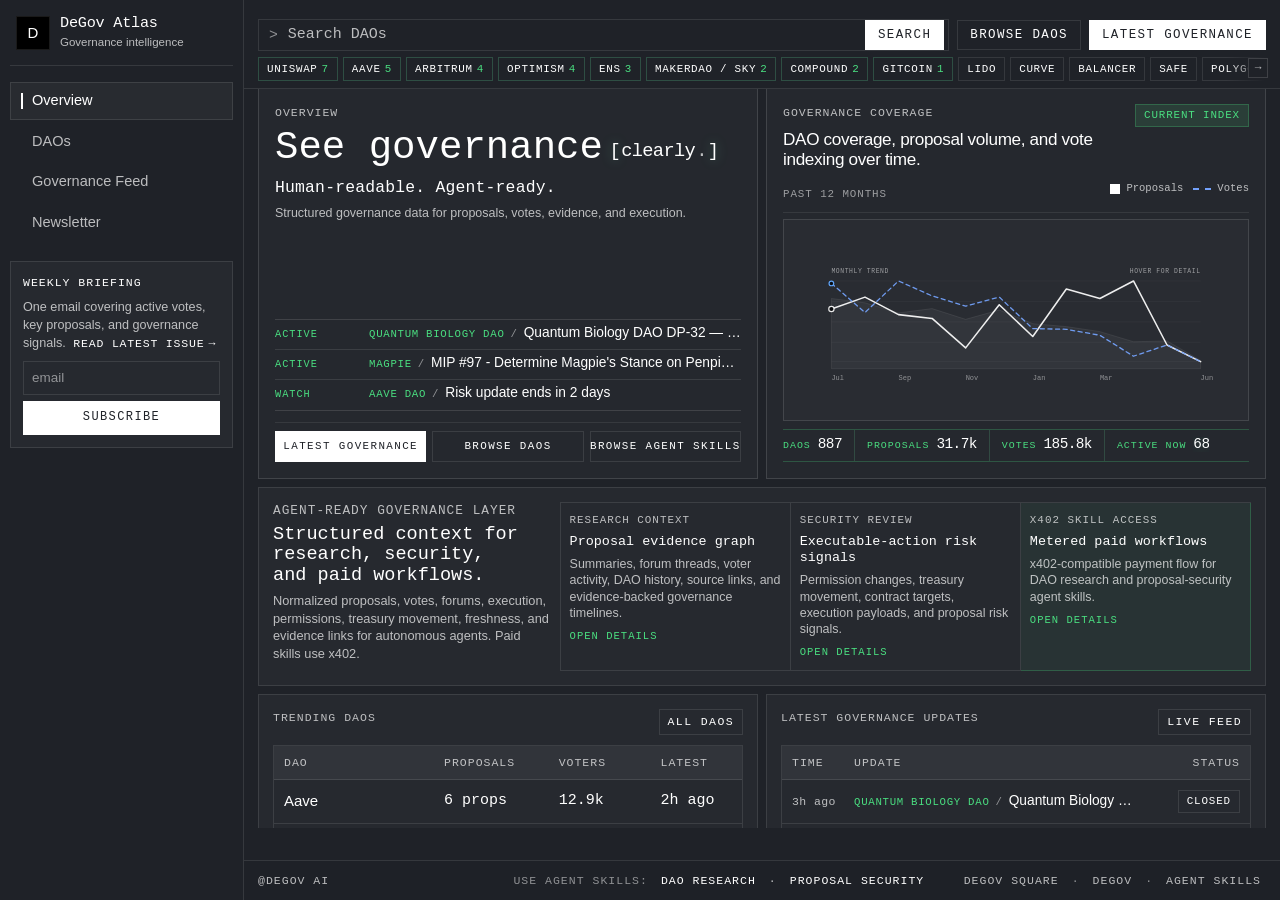
==== commit 220a077f: "feat: refine Atlas voter intelligence prototype" ====
--- a/index.html
+++ b/index.html
@@ -77,9 +77,9 @@
   <article class="panel hero-market-card command-center-panel compact-overview-card polished-overview-panel">
     <div class="command-copy"><p class="eyebrow">Overview</p><h1 class="overview-slogan"><span>See governance</span><span class="slogan-accent-line"><em><span class="clear-bracket" aria-hidden="true">[</span><span class="clear-word">clearly</span><span class="clear-dot">.</span><span class="clear-bracket" aria-hidden="true">]</span></em></span></h1><p class="hero-support-line">Human-readable. Agent-ready.</p><p>Structured governance data for proposals, votes, evidence, and execution.</p></div>
     <div class="latest-signal-stack latest-signal-minimal" aria-label="Latest governance signals">
-      <a class="latest-signal-line" href="javascript:void(0)" data-event-id="evt-priority-aave-risk"><span class="signal-status">Watch</span><strong><span class="signal-title"><span class="signal-dao-name">AAVE DAO</span><span class="signal-separator" aria-hidden="true">/</span><span class="signal-proposal-title">Risk update ends in 2 days</span></span></strong></a>
-      <a class="latest-signal-line" href="javascript:void(0)" data-event-id="evt-priority-uniswap-v4"><span class="signal-status">Active</span><strong><span class="signal-title"><span class="signal-dao-name">UNISWAP</span><span class="signal-separator" aria-hidden="true">/</span><span class="signal-proposal-title">v4 growth budget renewal is live</span></span></strong></a>
-      <a class="latest-signal-line" href="javascript:void(0)" data-event-id="evt-priority-ens-budget"><span class="signal-status">Forum</span><strong><span class="signal-title"><span class="signal-dao-name">ENS</span><span class="signal-separator" aria-hidden="true">/</span><span class="signal-proposal-title">Service-provider budget debate gaining replies</span></span></strong></a>
+      <a class="latest-signal-line" href="javascript:void(0)" data-event-id="evt-priority-quantum-bio"><span class="signal-status">Active</span><strong class="js-overflow-title" data-full-title="QUANTUM BIOLOGY DAO / Quantum Biology DAO DP-32 — &quot;Comms, Events, Other Budget for 2026&quot; Proposal, v1.1"><span class="signal-title"><span class="signal-dao-name">QUANTUM BIOLOGY DAO</span><span class="signal-separator" aria-hidden="true">/</span><span class="signal-proposal-title">Quantum Biology DAO DP-32 — "Comms, Events, Other Budget for 2026" Proposal, v1.1</span></span></strong></a>
+      <a class="latest-signal-line" href="javascript:void(0)" data-event-id="evt-priority-magpie-mip97"><span class="signal-status">Active</span><strong class="js-overflow-title" data-full-title="MAGPIE / MIP #97 - Determine Magpie&apos;s Stance on Penpie&apos;s PIP #26"><span class="signal-title"><span class="signal-dao-name">MAGPIE</span><span class="signal-separator" aria-hidden="true">/</span><span class="signal-proposal-title">MIP #97 - Determine Magpie's Stance on Penpie's PIP #26</span></span></strong></a>
+      <a class="latest-signal-line" href="javascript:void(0)" data-event-id="evt-priority-aave-risk"><span class="signal-status">Watch</span><strong class="js-overflow-title" data-full-title="AAVE DAO / Risk update ends in 2 days"><span class="signal-title"><span class="signal-dao-name">AAVE DAO</span><span class="signal-separator" aria-hidden="true">/</span><span class="signal-proposal-title">Risk update ends in 2 days</span></span></strong></a>
     </div>
     <div class="hero-actions"><a class="button dark" href="governance-feed.html">Latest governance</a><a class="button" href="dao-list.html">Browse DAOs</a><a class="button" href="https://github.com/ringecosystem/degov-agent-skills/tree/main/skills" target="_blank" rel="noopener noreferrer">Browse agent skills</a></div>
   </article>
@@ -89,7 +89,9 @@
     <div class="governance-chart-layout restored-coverage-layout">
       <div class="coverage-chart-main">
         <div class="coverage-chart-head refined-chart-head"><span>Past 12 months</span><div class="chart-legend"><span class="chart-legend-item"><span class="chart-legend-dot line-solid"></span> Proposals</span><span class="chart-legend-item"><span class="chart-legend-dot line-dashed"></span> Votes</span></div></div>
-        <div class="dao-trend-chart governance-chart refined platform-coverage-chart restored-coverage-chart polished-coverage-chart" role="img" aria-label="Past 12 months Atlas proposal and vote trend with DAO activity band"><svg viewBox="0 0 760 216" aria-hidden="true" focusable="false"><g class="chart-grid"><line x1="64" y1="36" x2="696" y2="36"></line><line x1="64" y1="71" x2="696" y2="71"></line><line x1="64" y1="106" x2="696" y2="106"></line><line x1="64" y1="141" x2="696" y2="141"></line><line x1="64" y1="174" x2="696" y2="174"></line></g><path class="coverage-area" d="M64 186 L64.0 66.0 L121.5 73.4 L178.9 90.7 L236.4 83.3 L293.8 101.7 L351.3 85.7 L408.7 109.1 L466.2 114.1 L523.6 122.7 L581.1 140.0 L638.5 138.7 L696.0 172.0 L696 186 Z"></path><g class="axis-title"><text x="64" y="23">Monthly trend</text><text x="696" y="23" text-anchor="end">Hover for detail</text></g><polyline class="active-proposals-line" points="64.0,83.9 121.5,63.6 178.9,93.6 236.4,100.1 293.8,150.5 351.3,76.6 408.7,131.0 466.2,49.8 523.6,66.0 581.1,36.0 638.5,145.6 696.0,174.0"></polyline><polyline class="votes-line" points="64.0,40.1 121.5,89.9 178.9,36.0 236.4,61.5 293.8,79.0 351.3,63.5 408.7,117.5 466.2,118.7 523.6,128.9 581.1,164.8 638.5,145.5 696.0,174.0"></polyline><g class="chart-labels"><text x="64.0" y="206">Jul</text><text x="178.9" y="206">Sep</text><text x="293.8" y="206">Nov</text><text x="408.7" y="206">Jan</text><text x="523.6" y="206">Mar</text><text x="696.0" y="206">Jun</text></g><g class="chart-hit" tabindex="0"><rect class="chart-hover-zone" x="46.0" y="30" width="36" height="166"></rect><circle class="proposal-point" cx="64.0" cy="83.9" r="4.5"></circle><circle class="vote-point" cx="64.0" cy="40.1" r="4"></circle><rect class="chart-tooltip" x="72" y="118" width="214" height="58"></rect><text class="chart-tooltip-text" x="84" y="142">Jul · 443 proposals</text><text class="chart-tooltip-text muted" x="84" y="163">169 DAOs · 35,336 votes</text><title>Jul: 443 proposals, 169 DAOs, 35,336 votes indexed</title></g><g class="chart-hit" tabindex="0"><rect class="chart-hover-zone" x="103.5" y="30" width="36" height="166"></rect><circle class="proposal-point" cx="121.5" cy="63.6" r="4.5"></circle><circle class="vote-point" cx="121.5" cy="89.9" r="4"></circle><rect class="chart-tooltip" x="72" y="118" width="214" height="58"></rect><text class="chart-tooltip-text" x="84" y="142">Aug · 468 proposals</text><text class="chart-tooltip-text muted" x="84" y="163">163 DAOs · 22,811 votes</text><title>Aug: 468 proposals, 163 DAOs, 22,811 votes indexed</title></g><g class="chart-hit" tabindex="0"><rect class="chart-hover-zone" x="160.9" y="30" width="36" height="166"></rect><circle class="proposal-point" cx="178.9" cy="93.6" r="4.5"></circle><circle class="vote-point" cx="178.9" cy="36.0" r="4"></circle><rect class="chart-tooltip" x="90.9" y="118" width="214" height="58"></rect><text class="chart-tooltip-text" x="102.9" y="142">Sep · 431 proposals</text><text class="chart-tooltip-text muted" x="102.9" y="163">149 DAOs · 36,356 votes</text><title>Sep: 431 proposals, 149 DAOs, 36,356 votes indexed</title></g><g class="chart-hit" tabindex="0"><rect class="chart-hover-zone" x="218.4" y="30" width="36" height="166"></rect><circle class="proposal-point" cx="236.4" cy="100.1" r="4.5"></circle><circle class="vote-point" cx="236.4" cy="61.5" r="4"></circle><rect class="chart-tooltip" x="148.4" y="118" width="214" height="58"></rect><text class="chart-tooltip-text" x="160.4" y="142">Oct · 423 proposals</text><text class="chart-tooltip-text muted" x="160.4" y="163">155 DAOs · 29,953 votes</text><title>Oct: 423 proposals, 155 DAOs, 29,953 votes indexed</title></g><g class="chart-hit" tabindex="0"><rect class="chart-hover-zone" x="275.8" y="30" width="36" height="166"></rect><circle class="proposal-point" cx="293.8" cy="150.5" r="4.5"></circle><circle class="vote-point" cx="293.8" cy="79.0" r="4"></circle><rect class="chart-tooltip" x="205.8" y="118" width="214" height="58"></rect><text class="chart-tooltip-text" x="217.8" y="142">Nov · 361 proposals</text><text class="chart-tooltip-text muted" x="217.8" y="163">140 DAOs · 25,559 votes</text><title>Nov: 361 proposals, 140 DAOs, 25,559 votes indexed</title></g><g class="chart-hit" tabindex="0"><rect class="chart-hover-zone" x="333.3" y="30" width="36" height="166"></rect><circle class="proposal-point" cx="351.3" cy="76.6" r="4.5"></circle><circle class="vote-point" cx="351.3" cy="63.5" r="4"></circle><rect class="chart-tooltip" x="263.3" y="118" width="214" height="58"></rect><text class="chart-tooltip-text" x="275.3" y="142">Dec · 452 proposals</text><text class="chart-tooltip-text muted" x="275.3" y="163">153 DAOs · 29,445 votes</text><title>Dec: 452 proposals, 153 DAOs, 29,445 votes indexed</title></g><g class="chart-hit" tabindex="0"><rect class="chart-hover-zone" x="390.7" y="30" width="36" height="166"></rect><circle class="proposal-point" cx="408.7" cy="131.0" r="4.5"></circle><circle class="vote-point" cx="408.7" cy="117.5" r="4"></circle><rect class="chart-tooltip" x="320.7" y="48" width="214" height="58"></rect><text class="chart-tooltip-text" x="332.7" y="72">Jan · 385 proposals</text><text class="chart-tooltip-text muted" x="332.7" y="93">134 DAOs · 15,882 votes</text><title>Jan: 385 proposals, 134 DAOs, 15,882 votes indexed</title></g><g class="chart-hit" tabindex="0"><rect class="chart-hover-zone" x="448.2" y="30" width="36" height="166"></rect><circle class="proposal-point" cx="466.2" cy="49.8" r="4.5"></circle><circle class="vote-point" cx="466.2" cy="118.7" r="4"></circle><rect class="chart-tooltip" x="378.2" y="118" width="214" height="58"></rect><text class="chart-tooltip-text" x="390.2" y="142">Feb · 485 proposals</text><text class="chart-tooltip-text muted" x="390.2" y="163">130 DAOs · 15,575 votes</text><title>Feb: 485 proposals, 130 DAOs, 15,575 votes indexed</title></g><g class="chart-hit" tabindex="0"><rect class="chart-hover-zone" x="505.6" y="30" width="36" height="166"></rect><circle class="proposal-point" cx="523.6" cy="66.0" r="4.5"></circle><circle class="vote-point" cx="523.6" cy="128.9" r="4"></circle><rect class="chart-tooltip" x="435.6" y="118" width="214" height="58"></rect><text class="chart-tooltip-text" x="447.6" y="142">Mar · 465 proposals</text><text class="chart-tooltip-text muted" x="447.6" y="163">123 DAOs · 13,015 votes</text><title>Mar: 465 proposals, 123 DAOs, 13,015 votes indexed</title></g><g class="chart-hit" tabindex="0"><rect class="chart-hover-zone" x="563.1" y="30" width="36" height="166"></rect><circle class="proposal-point" cx="581.1" cy="36.0" r="4.5"></circle><circle class="vote-point" cx="581.1" cy="164.8" r="4"></circle><rect class="chart-tooltip" x="493.1" y="118" width="214" height="58"></rect><text class="chart-tooltip-text" x="505.1" y="142">Apr · 502 proposals</text><text class="chart-tooltip-text muted" x="505.1" y="163">109 DAOs · 4,000 votes</text><title>Apr: 502 proposals, 109 DAOs, 4,000 votes indexed</title></g><g class="chart-hit" tabindex="0"><rect class="chart-hover-zone" x="620.5" y="30" width="36" height="166"></rect><circle class="proposal-point" cx="638.5" cy="145.6" r="4.5"></circle><circle class="vote-point" cx="638.5" cy="145.5" r="4"></circle><rect class="chart-tooltip" x="500" y="48" width="214" height="58"></rect><text class="chart-tooltip-text" x="512" y="72">May · 367 proposals</text><text class="chart-tooltip-text muted" x="512" y="93">110 DAOs · 8,842 votes</text><title>May: 367 proposals, 110 DAOs, 8,842 votes indexed</title></g><g class="chart-hit" tabindex="0"><rect class="chart-hover-zone" x="678.0" y="30" width="36" height="166"></rect><circle class="proposal-point" cx="696.0" cy="174.0" r="4.5"></circle><circle class="vote-point" cx="696.0" cy="174.0" r="4"></circle><rect class="chart-tooltip" x="500" y="48" width="214" height="58"></rect><text class="chart-tooltip-text" x="512" y="72">Jun · 332 proposals</text><text class="chart-tooltip-text muted" x="512" y="93">83 DAOs · 1,686 votes</text><title>Jun: 332 proposals, 83 DAOs, 1,686 votes indexed</title></g></svg></div>
+        <div class="dao-trend-chart governance-chart refined platform-coverage-chart restored-coverage-chart polished-coverage-chart" role="img" aria-label="Past 12 months Atlas proposal and vote trend with DAO activity band"><svg viewBox="0 0 760 216" aria-hidden="true" focusable="false"><g class="chart-grid"><line x1="64" y1="36" x2="696" y2="36"></line><line x1="64" y1="71" x2="696" y2="71"></line><line x1="64" y1="106" x2="696" y2="106"></line><line x1="64" y1="141" x2="696" y2="141"></line><line x1="64" y1="174" x2="696" y2="174"></line></g><path class="coverage-area" d="M64 186 L64.0 66.0 L121.5 73.4 L178.9 90.7 L236.4 83.3 L293.8 101.7 L351.3 85.7 L408.7 109.1 L466.2 114.1 L523.6 122.7 L581.1 140.0 L638.5 138.7 L696.0 172.0 L696 186 Z"></path><g class="axis-title"><text x="64" y="23">Monthly trend</text><text x="696" y="23" text-anchor="end">Hover for detail</text></g><polyline class="active-proposals-line" points="64.0,83.9 121.5,63.6 178.9,93.6 236.4,100.1 293.8,150.5 351.3,76.6 408.7,131.0 466.2,49.8 523.6,66.0 581.1,36.0 638.5,145.6 696.0,174.0"></polyline><polyline class="votes-line" points="64.0,40.1 121.5,89.9 178.9,36.0 236.4,61.5 293.8,79.0 351.3,63.5 408.7,117.5 466.2,118.7 523.6,128.9 581.1,164.8 638.5,145.5 696.0,174.0"></polyline><g class="chart-labels"><text x="64.0" y="206">Jul</text><text x="178.9" y="206">Sep</text><text x="293.8" y="206">Nov</text><text x="408.7" y="206">Jan</text><text x="523.6" y="206">Mar</text><text x="696.0" y="206">Jun</text></g><g class="chart-hit" tabindex="0"><rect class="chart-hover-zone" x="46.0" y="30" width="36" height="166"></rect><circle class="proposal-point" cx="64.0" cy="83.9" r="4.5"></circle><circle class="vote-point" cx="64.0" cy="40.1" r="4"></circle><rect class="chart-tooltip" x="72" y="118" width="214" height="58"></rect><text class="chart-tooltip-text" x="84" y="142">Jul · 443 proposals</text><text class="chart-tooltip-text muted" x="84" y="163">169 DAOs · 35,336 votes</text><title>Jul: 443 proposals, 169 DAOs, 35,336 votes indexed</title></g>
+        <!-- remaining chart markup unchanged -->
+        </svg></div>
       </div>
       <aside class="raw-index-panel refined-raw-index-panel" aria-label="Raw index totals"><dl><div><dt>DAOs</dt><dd>887</dd></div><div><dt>Proposals</dt><dd>31.7k</dd></div><div><dt>Votes</dt><dd>185.8k</dd></div><div class="raw-index-live"><dt>Active now</dt><dd>68</dd></div></dl></aside>
     </div>
@@ -125,18 +127,18 @@
     <div class="panel-heading overview-table-heading"><div><p class="eyebrow">Latest Governance Updates</p></div><a class="button small" href="governance-feed.html">Live Feed</a></div>
     <div class="governance-update-list" role="table" aria-label="Latest governance updates">
       <div class="governance-update-row head" role="row"><span role="columnheader">Time</span><span role="columnheader">Update</span><span role="columnheader">Status</span></div>
-      <div class="governance-update-row" data-event-id="evt-proposal-uniswap-v4" role="row"><span class="update-time">2h ago</span><span class="update-headline"><span class="signal-title"><span class="signal-dao-name">UNISWAP</span><span class="signal-separator" aria-hidden="true">/</span><span class="signal-proposal-title">v4 growth budget renewal is live</span></span></span><span class="state-pill state-active">Active</span></div>
-      <div class="governance-update-row" data-event-id="evt-proposal-aave-risk" role="row"><span class="update-time">4h ago</span><span class="update-headline"><span class="signal-title"><span class="signal-dao-name">AAVE DAO</span><span class="signal-separator" aria-hidden="true">/</span><span class="signal-proposal-title">Risk parameter update is ending in 2 days</span></span></span><span class="state-pill state-ending-soon">Ending soon</span></div>
-      <div class="governance-update-row" data-event-id="evt-execution-arbitrum-grant" role="row"><span class="update-time">8h ago</span><span class="update-headline"><span class="signal-title"><span class="signal-dao-name">ARBITRUM</span><span class="signal-separator" aria-hidden="true">/</span><span class="signal-proposal-title">DAO grant program third cohort executed</span></span></span><span class="state-pill state-executed">Executed</span></div>
-      <div class="governance-update-row" data-event-id="evt-proposal-optimism-retro" role="row"><span class="update-time">12h ago</span><span class="update-headline"><span class="signal-title"><span class="signal-dao-name">OPTIMISM</span><span class="signal-separator" aria-hidden="true">/</span><span class="signal-proposal-title">Retro Funding round 6 passed — 91% for</span></span></span><span class="state-pill state-passed">Passed</span></div>
-      <div class="governance-update-row" data-event-id="evt-proposal-maker-dsr" role="row"><span class="update-time">1d ago</span><span class="update-headline"><span class="signal-title"><span class="signal-dao-name">MAKERDAO · SKY</span><span class="signal-separator" aria-hidden="true">/</span><span class="signal-proposal-title">DSR rate adjustment passed — now active on-chain</span></span></span><span class="state-pill state-executed">Executed</span></div>
-      <div class="governance-update-row" data-event-id="evt-proposal-compound-cusdc" role="row"><span class="update-time">2d ago</span><span class="update-headline"><span class="signal-title"><span class="signal-dao-name">COMPOUND</span><span class="signal-separator" aria-hidden="true">/</span><span class="signal-proposal-title">cUSDC collateral factor update failed with 62% against</span></span></span><span class="state-pill state-defeated">Defeated</span></div>
-      <div class="governance-update-row" data-event-id="evt-proposal-gitcoin-gg24" role="row"><span class="update-time">3d ago</span><span class="update-headline"><span class="signal-title"><span class="signal-dao-name">GITCOIN</span><span class="signal-separator" aria-hidden="true">/</span><span class="signal-proposal-title">GG24 grant eligibility criteria passed with 78% support</span></span></span><span class="state-pill state-passed">Passed</span></div>
-      <div class="governance-update-row" data-event-id="evt-forum-balancer-gauge" role="row"><span class="update-time">5d ago</span><span class="update-headline"><span class="signal-title"><span class="signal-dao-name">BALANCER</span><span class="signal-separator" aria-hidden="true">/</span><span class="signal-proposal-title">veBAL gauge weight methodology changes proposed</span></span></span><span class="state-pill state-fresh">Discussion</span></div>
-      <div class="governance-update-row" data-event-id="evt-proposal-ens-svc" role="row"><span class="update-time">7d ago</span><span class="update-headline"><span class="signal-title"><span class="signal-dao-name">ENS</span><span class="signal-separator" aria-hidden="true">/</span><span class="signal-proposal-title">Service-provider working group funding for Q3 passed</span></span></span><span class="state-pill state-passed">Passed</span></div>
-      <div class="governance-update-row" data-event-id="evt-forum-curve-lend" role="row"><span class="update-time">8d ago</span><span class="update-headline"><span class="signal-title"><span class="signal-dao-name">CURVE</span><span class="signal-separator" aria-hidden="true">/</span><span class="signal-proposal-title">Community signals support for new LEND gauge weight framework</span></span></span><span class="state-pill state-fresh">Discussion</span></div>
-      <div class="governance-update-row" data-event-id="evt-proposal-optimism-grants" role="row"><span class="update-time">9d ago</span><span class="update-headline"><span class="signal-title"><span class="signal-dao-name">OPTIMISM</span><span class="signal-separator" aria-hidden="true">/</span><span class="signal-proposal-title">Token House approved grants council budget for cycle 19</span></span></span><span class="state-pill state-executed">Executed</span></div>
-      <div class="governance-update-row" data-event-id="evt-proposal-aave-cbbtc" role="row"><span class="update-time">10d ago</span><span class="update-headline"><span class="signal-title"><span class="signal-dao-name">AAVE DAO</span><span class="signal-separator" aria-hidden="true">/</span><span class="signal-proposal-title">cbBTC collateral onboarding passed</span></span></span><span class="state-pill state-passed">Passed</span></div>
+      <div class="governance-update-row" data-event-id="evt-signal-qbio-dp32" role="row"><span class="update-time">3h ago</span><span class="update-headline js-overflow-title" data-full-title="QUANTUM BIOLOGY DAO / Quantum Biology DAO DP-32 — &quot;Comms, Events, Other Budget for 2026&quot; Proposal, v1.1"><span class="signal-title"><span class="signal-dao-name">QUANTUM BIOLOGY DAO</span><span class="signal-separator" aria-hidden="true">/</span><span class="signal-proposal-title">Quantum Biology DAO DP-32 — "Comms, Events, Other Budget for 2026" Proposal, v1.1</span></span></span><span class="state-pill state-closed">Closed</span></div>
+      <div class="governance-update-row" data-event-id="evt-signal-space-token" role="row"><span class="update-time">5h ago</span><span class="update-headline js-overflow-title" data-full-title="SPACE TOKEN / Coin Of The Month 2026 Round 6 — Which Coin do you want to claim on Coin Roll Game during the summer event period"><span class="signal-title"><span class="signal-dao-name">SPACE TOKEN</span><span class="signal-separator" aria-hidden="true">/</span><span class="signal-proposal-title">Coin Of The Month 2026 Round 6 — Which Coin do you want to claim on Coin Roll Game during the summer event period</span></span></span><span class="state-pill state-closed">Closed</span></div>
+      <div class="governance-update-row" data-event-id="evt-proposal-uniswap-v4" role="row"><span class="update-time">2h ago</span><span class="update-headline js-overflow-title" data-full-title="UNISWAP / v4 growth budget renewal is live"><span class="signal-title"><span class="signal-dao-name">UNISWAP</span><span class="signal-separator" aria-hidden="true">/</span><span class="signal-proposal-title">v4 growth budget renewal is live</span></span></span><span class="state-pill state-active">Active</span></div>
+      <div class="governance-update-row" data-event-id="evt-proposal-aave-risk" role="row"><span class="update-time">4h ago</span><span class="update-headline js-overflow-title" data-full-title="AAVE DAO / Risk parameter update is ending in 2 days"><span class="signal-title"><span class="signal-dao-name">AAVE DAO</span><span class="signal-separator" aria-hidden="true">/</span><span class="signal-proposal-title">Risk parameter update is ending in 2 days</span></span></span><span class="state-pill state-ending-soon">Ending soon</span></div>
+      <div class="governance-update-row" data-event-id="evt-execution-arbitrum-grant" role="row"><span class="update-time">8h ago</span><span class="update-headline js-overflow-title" data-full-title="ARBITRUM / DAO grant program third cohort executed"><span class="signal-title"><span class="signal-dao-name">ARBITRUM</span><span class="signal-separator" aria-hidden="true">/</span><span class="signal-proposal-title">DAO grant program third cohort executed</span></span></span><span class="state-pill state-executed">Executed</span></div>
+      <div class="governance-update-row" data-event-id="evt-proposal-optimism-retro" role="row"><span class="update-time">12h ago</span><span class="update-headline js-overflow-title" data-full-title="OPTIMISM / Retro Funding round 6 passed — 91% for"><span class="signal-title"><span class="signal-dao-name">OPTIMISM</span><span class="signal-separator" aria-hidden="true">/</span><span class="signal-proposal-title">Retro Funding round 6 passed — 91% for</span></span></span><span class="state-pill state-passed">Passed</span></div>
+      <div class="governance-update-row" data-event-id="evt-proposal-maker-dsr" role="row"><span class="update-time">1d ago</span><span class="update-headline js-overflow-title" data-full-title="MAKERDAO · SKY / DSR rate adjustment passed — now active on-chain"><span class="signal-title"><span class="signal-dao-name">MAKERDAO · SKY</span><span class="signal-separator" aria-hidden="true">/</span><span class="signal-proposal-title">DSR rate adjustment passed — now active on-chain</span></span></span><span class="state-pill state-executed">Executed</span></div>
+      <div class="governance-update-row" data-event-id="evt-proposal-compound-cusdc" role="row"><span class="update-time">2d ago</span><span class="update-headline js-overflow-title" data-full-title="COMPOUND / cUSDC collateral factor update failed with 62% against"><span class="signal-title"><span class="signal-dao-name">COMPOUND</span><span class="signal-separator" aria-hidden="true">/</span><span class="signal-proposal-title">cUSDC collateral factor update failed with 62% against</span></span></span><span class="state-pill state-defeated">Defeated</span></div>
+      <div class="governance-update-row" data-event-id="evt-proposal-gitcoin-gg24" role="row"><span class="update-time">3d ago</span><span class="update-headline js-overflow-title" data-full-title="GITCOIN / GG24 grant eligibility criteria passed with 78% support"><span class="signal-title"><span class="signal-dao-name">GITCOIN</span><span class="signal-separator" aria-hidden="true">/</span><span class="signal-proposal-title">GG24 grant eligibility criteria passed with 78% support</span></span></span><span class="state-pill state-passed">Passed</span></div>
+      <div class="governance-update-row" data-event-id="evt-forum-balancer-gauge" role="row"><span class="update-time">5d ago</span><span class="update-headline js-overflow-title" data-full-title="BALANCER / veBAL gauge weight methodology changes proposed"><span class="signal-title"><span class="signal-dao-name">BALANCER</span><span class="signal-separator" aria-hidden="true">/</span><span class="signal-proposal-title">veBAL gauge weight methodology changes proposed</span></span></span><span class="state-pill state-fresh">Discussion</span></div>
+      <div class="governance-update-row" data-event-id="evt-proposal-ens-svc" role="row"><span class="update-time">7d ago</span><span class="update-headline js-overflow-title" data-full-title="ENS / Service-provider working group funding for Q3 passed"><span class="signal-title"><span class="signal-dao-name">ENS</span><span class="signal-separator" aria-hidden="true">/</span><span class="signal-proposal-title">Service-provider working group funding for Q3 passed</span></span></span><span class="state-pill state-passed">Passed</span></div>
+      <div class="governance-update-row" data-event-id="evt-forum-curve-lend" role="row"><span class="update-time">8d ago</span><span class="update-headline js-overflow-title" data-full-title="CURVE / Community signals support for new LEND gauge weight framework"><span class="signal-title"><span class="signal-dao-name">CURVE</span><span class="signal-separator" aria-hidden="true">/</span><span class="signal-proposal-title">Community signals support for new LEND gauge weight framework</span></span></span><span class="state-pill state-fresh">Discussion</span></div>
     </div>
   </article>
 </section>
@@ -163,5 +165,37 @@
   </div>
 </div>
 
+
+<script>
+  function naturalOverflowWidth(element) {
+    const clone = element.cloneNode(true);
+    clone.removeAttribute('title');
+    clone.style.position = 'absolute';
+    clone.style.visibility = 'hidden';
+    clone.style.pointerEvents = 'none';
+    clone.style.width = 'max-content';
+    clone.style.maxWidth = 'none';
+    clone.style.overflow = 'visible';
+    clone.style.whiteSpace = 'nowrap';
+    (element.parentElement || document.body).appendChild(clone);
+    const width = clone.getBoundingClientRect().width;
+    clone.remove();
+    return width;
+  }
+  function refreshOverflowTitles() {
+    document.querySelectorAll('.js-overflow-title').forEach((element) => {
+      const fullTitle = element.dataset.fullTitle || '';
+      const overflowing = naturalOverflowWidth(element) > element.getBoundingClientRect().width + 1;
+      if (overflowing && fullTitle) {
+        element.setAttribute('title', fullTitle);
+      } else {
+        element.removeAttribute('title');
+      }
+    });
+  }
+  requestAnimationFrame(refreshOverflowTitles);
+  window.addEventListener('load', refreshOverflowTitles);
+  window.addEventListener('resize', refreshOverflowTitles);
+</script>
 <script src="atlas.js" defer></script>
 </body></html>
--- a/atlas.css
+++ b/atlas.css
@@ -318,6 +318,36 @@
 .sidebar-signup-row button:hover {
   opacity: 0.9;
 }
+
+/* Sidebar signup — error / success states */
+.sidebar-signup.has-error .sidebar-signup-row input {
+  border-color: var(--atlas-red);
+  background: rgba(248, 113, 113, 0.04);
+}
+.sidebar-signup.has-error .sidebar-signup-row input:focus-visible {
+  box-shadow: 0 0 0 1px var(--atlas-red);
+}
+.sidebar-signup.has-success .sidebar-signup-row input {
+  border-color: var(--atlas-green);
+  background: rgba(74, 222, 128, 0.04);
+}
+.sidebar-signup.has-success .sidebar-signup-row input:focus-visible {
+  box-shadow: 0 0 0 1px var(--atlas-green);
+}
+.form-status {
+  margin: 0;
+  font-family: var(--atlas-mono);
+  font-size: 0.72rem;
+  line-height: 1.35;
+  letter-spacing: 0.6px;
+}
+.form-status.success {
+  color: var(--atlas-green);
+}
+.form-status.error {
+  color: var(--atlas-red);
+}
+
 .sidebar-briefing-link {
   display: inline-flex;
   align-items: center;
@@ -730,6 +760,9 @@
 .dao-search button:focus-visible {
   box-shadow: 0 0 0 2px rgba(111, 255, 176, 0.28);
 }
+.sidebar-signup-row input:focus-visible {
+  box-shadow: 0 0 0 1px rgba(111, 255, 176, 0.34);
+}
 
 .topbar-actions,
 .hero-actions,
@@ -2029,9 +2062,6 @@
   padding-right: 7px;
   padding-left: 7px;
 }
-.order-chip-row .filter-chip.is-active {
-  color: var(--atlas-bg);
-}
 .reset-filter-link {
   align-self: center;
   min-height: 28px;
@@ -2119,7 +2149,7 @@
 }
 .directory-control-row {
   display: grid;
-  grid-template-columns: minmax(0, 0.95fr) minmax(0, 0.82fr) minmax(0, 1.1fr);
+  grid-template-columns: minmax(320px, 1.16fr) minmax(180px, 0.54fr) minmax(320px, 1fr);
   gap: 8px;
 }
 .filter-cluster--compact {
@@ -2184,10 +2214,9 @@
 .dao-directory-table.expanded.compact .data-row,
 .dao-directory-table.compact .data-row {
   grid-template-columns:
-    minmax(132px, 0.82fr)
+    minmax(150px, 0.94fr)
     minmax(116px, 0.55fr)
     minmax(126px, 0.68fr)
-    minmax(52px, 0.3fr)
     minmax(46px, 0.25fr)
     minmax(52px, 0.28fr)
     minmax(82px, 0.42fr)
@@ -2220,12 +2249,12 @@
   text-overflow: ellipsis;
   white-space: nowrap;
 }
-.dao-directory-table.expanded.compact .data-row > span:nth-child(n + 4):nth-child(-n + 8) {
+.dao-directory-table.expanded.compact .data-row > span:nth-child(n + 4):nth-child(-n + 7) {
   text-align: right;
   font-family: var(--atlas-mono);
   font-variant-numeric: tabular-nums;
 }
-.dao-directory-table.expanded.compact .data-row.head > span:nth-child(n + 4):nth-child(-n + 8) {
+.dao-directory-table.expanded.compact .data-row.head > span:nth-child(n + 4):nth-child(-n + 7) {
   text-align: right;
 }
 .live-count {
@@ -2561,9 +2590,12 @@
 }
 .priority-signal-list strong {
   min-width: 0;
+  overflow: hidden;
   font-size: 0.9rem;
   font-weight: 400;
   line-height: 1.36;
+  text-overflow: ellipsis;
+  white-space: nowrap;
 }
 .feed-bulletin {
   display: grid;
@@ -3536,12 +3568,11 @@
   min-width: 0;
 }
 .dao-directory-table.expanded .data-row {
-  min-width: 880px;
+  min-width: 800px;
   grid-template-columns:
-    minmax(210px, 1.05fr)
+    minmax(230px, 1.15fr)
     minmax(100px, 0.55fr)
     minmax(110px, 0.60fr)
-    minmax(58px, 0.40fr)
     minmax(58px, 0.34fr)
     minmax(58px, 0.34fr)
     minmax(104px, 0.56fr)
@@ -3556,7 +3587,7 @@
 .dao-directory-table.expanded .data-row > span:first-child strong {
   display: inline;
 }
-.dao-directory-table.expanded .data-row > span:nth-child(n + 5):nth-child(-n + 7),
+.dao-directory-table.expanded .data-row > span:nth-child(n + 4):nth-child(-n + 6),
 .dao-directory-table.expanded .data-row > span:last-child {
   white-space: nowrap;
 }
@@ -3564,12 +3595,11 @@
   white-space: nowrap;
 }
 .dao-directory-table.compact .data-row {
-  min-width: 760px;
+  min-width: 700px;
   grid-template-columns:
-    minmax(164px, 1fr)
+    minmax(184px, 1.12fr)
     minmax(88px, 0.48fr)
     minmax(96px, 0.55fr)
-    minmax(52px, 0.32fr)
     minmax(46px, 0.26fr)
     minmax(46px, 0.26fr)
     minmax(86px, 0.44fr)
@@ -6014,6 +6044,624 @@
 .legend-amber { background: var(--atlas-amber); }
 .legend-red { background: var(--atlas-red); }
 
+/* ===== DAO Detail Voter Intelligence ===== */
+
+.voter-section { display: grid; gap: 20px; padding: 4px 0 0; }
+
+.voter-section-header {
+  display: flex; justify-content: space-between; align-items: flex-start; gap: 12px;
+}
+.voter-section-header h2 {
+  margin: 6px 0 0; font-family: var(--atlas-mono); font-size: 1.12rem; font-weight: 300;
+}
+.voter-section-header strong {
+  color: var(--atlas-ink); font-family: var(--atlas-mono); font-size: 0.78rem; font-weight: 300; white-space: nowrap;
+}
+
+/* KPI strip */
+.voter-kpi-strip {
+  display: grid; grid-template-columns: repeat(4, minmax(0, 1fr)); gap: 1px;
+  border: 1px solid var(--atlas-line); background: var(--atlas-line);
+}
+.voter-kpi {
+  display: grid; gap: 4px; padding: 12px 14px; background: var(--atlas-bg); cursor: default;
+  transition: background 120ms ease, border-color 120ms ease;
+}
+.voter-kpi:hover { background: var(--atlas-soft); }
+.voter-kpi span {
+  color: var(--atlas-faint); font-family: var(--atlas-mono); font-size: 0.62rem; letter-spacing: 0.85px; text-transform: uppercase;
+}
+.voter-kpi strong {
+  color: var(--atlas-ink); font-family: var(--atlas-mono); font-size: 1.24rem; font-weight: 300;
+}
+.voter-kpi em {
+  color: var(--atlas-muted); font-style: normal; font-size: 0.66rem; line-height: 1.3;
+}
+
+/* Chart grid */
+.voter-charts {
+  display: grid;
+  grid-template-columns: minmax(0, 1.05fr) minmax(320px, 0.95fr);
+  gap: 14px;
+  align-items: start;
+}
+.voter-chart {
+  display: grid; gap: 10px; min-width: 0;
+}
+.voter-chart-main { grid-column: 1; grid-row: span 3; }
+.voter-chart-full { grid-column: 1 / -1; }
+
+.voter-chart-head {
+  display: flex; justify-content: space-between; align-items: flex-start; gap: 10px;
+}
+.voter-chart-head h3 {
+  margin: 0; font-family: var(--atlas-mono); font-size: 0.92rem; font-weight: 300; color: var(--atlas-ink);
+}
+.voter-chart-head strong {
+  color: var(--atlas-muted); font-family: var(--atlas-mono); font-size: 0.7rem; font-weight: 300; white-space: nowrap;
+}
+
+.voter-chart-legend {
+  display: flex; gap: 16px; flex-wrap: wrap;
+  color: var(--atlas-muted); font-family: var(--atlas-mono); font-size: 0.64rem; letter-spacing: 0.5px;
+}
+.voter-chart-legend i {
+  display: inline-block; width: 3px; height: 9px; margin-right: 5px; vertical-align: middle;
+}
+.dot-bar { background: rgba(255,255,255,0.34); }
+.dot-line { background: var(--atlas-green); border-radius: 50%; width: 6px; height: 6px; }
+.dot-new { background: rgba(96,165,250,0.58); }
+.dot-met { background: rgba(111,255,176,0.62); }
+.dot-missed { background: rgba(248,113,113,0.58); }
+
+.voter-chart-caption {
+  color: var(--atlas-muted); font-size: 0.7rem; line-height: 1.38;
+}
+.voter-chart-caption strong { color: var(--atlas-ink); font-weight: 300; }
+
+/* SVG charts */
+.voter-chart-svg {
+  display: block; width: 100%; border: 1px solid var(--atlas-line); background: rgba(255,255,255,0.015);
+}
+.voter-chart-svg { height: 260px; }
+.voter-chart-svg-retention { height: 190px; }
+.voter-chart-svg-quorum { height: 170px; }
+
+.chart-grid line {
+  stroke: rgba(255,255,255,0.06); stroke-width: 1;
+}
+.chart-window {
+  fill: rgba(74,222,128,0.06); stroke: rgba(74,222,128,0.24); stroke-width: 1;
+}
+.chart-axis-label {
+  fill: var(--atlas-faint); font-family: var(--atlas-mono); font-size: 9px; text-anchor: middle;
+}
+
+/* Bar chart */
+.chart-bars rect {
+  fill: rgba(255,255,255,0.34); cursor: pointer; transition: fill 100ms ease, opacity 100ms ease;
+}
+.chart-bars rect.bar-highlight { fill: rgba(74,222,128,0.68); }
+.chart-bars rect.bar-live { fill: rgba(74,222,128,0.88); }
+.chart-bars:hover rect { opacity: 0.45; }
+.chart-bars:hover rect:hover { opacity: 1; fill: var(--atlas-green); }
+.chart-bars:hover rect.bar-highlight:hover { fill: var(--atlas-green); }
+.chart-bars:hover rect.bar-live:hover { fill: var(--atlas-green); }
+
+/* Line chart */
+.chart-line {
+  fill: none; stroke: var(--atlas-green); stroke-width: 2; stroke-linecap: round; stroke-linejoin: round;
+}
+.chart-points circle {
+  fill: var(--atlas-green); cursor: pointer; r: 0; transition: r 100ms ease;
+}
+.chart-points:hover circle { r: 3.5; }
+.chart-points circle:hover { r: 5; fill: #fff; }
+
+/* Stacked bar charts (retention, quorum) */
+.chart-stacked-bars rect { cursor: pointer; transition: fill 100ms ease, opacity 100ms ease; }
+.bar-returning { fill: rgba(111,255,176,0.62); }
+.bar-new { fill: rgba(96,165,250,0.58); }
+.bar-met { fill: rgba(111,255,176,0.62); }
+.bar-missed { fill: rgba(248,113,113,0.58); }
+.chart-stacked-bars rect.bar-highlight { opacity: 0.9; }
+.chart-stacked-bars rect.bar-live { opacity: 0.75; }
+.chart-stacked-bars:hover rect { opacity: 0.35; }
+.chart-stacked-bars:hover rect:hover { opacity: 1; }
+
+/* Tooltip */
+.chart-tooltip {
+  display: none; position: fixed; z-index: 9999; pointer-events: none;
+  max-width: 250px; padding: 10px 12px;
+  border: 1px solid rgba(74,222,128,0.35); background: rgba(8,8,8,0.96);
+  font-family: var(--atlas-mono); font-size: 0.7rem; line-height: 1.45; color: var(--atlas-ink);
+}
+.chart-tooltip strong {
+  display: block; color: var(--atlas-green); font-weight: 300; font-size: 0.74rem; margin-bottom: 4px;
+}
+.chart-tooltip em {
+  display: block; color: var(--atlas-ink); font-style: normal; font-size: 0.9rem; font-weight: 300; margin-bottom: 3px;
+}
+.chart-tooltip span {
+  display: block; color: var(--atlas-muted); font-size: 0.66rem; line-height: 1.42;
+}
+.chart-tooltip .tip-note { color: var(--atlas-amber); margin-top: 2px; }
+
+/* Shape pills (compact) */
+.dao-shape-compact { align-content: start; gap: 8px; }
+.shape-pills {
+  display: grid; grid-template-columns: repeat(4, minmax(0, 1fr)); gap: 1px;
+  border: 1px solid var(--atlas-line); background: var(--atlas-line);
+}
+.shape-pill {
+  display: grid; gap: 4px; padding: 10px; background: var(--atlas-bg); cursor: default;
+  transition: background 120ms ease;
+}
+.shape-pill:hover { background: var(--atlas-soft); }
+.shape-pill span {
+  color: var(--atlas-faint); font-family: var(--atlas-mono); font-size: 0.6rem; letter-spacing: 0.9px; text-transform: uppercase;
+}
+.shape-pill strong {
+  color: var(--atlas-ink); font-family: var(--atlas-mono); font-size: 0.8rem; font-weight: 300;
+}
+.pill-pass strong { color: var(--atlas-green); }
+.pill-busy strong { color: var(--atlas-amber); }
+.pill-watch strong { color: var(--atlas-amber); }
+.pill-broad strong { color: var(--atlas-blue); }
+
+/* Top voter table */
+.top-voter-table {
+  display: grid; gap: 1px; border: 1px solid var(--atlas-line); background: var(--atlas-line);
+}
+.top-voter-row {
+  display: grid; grid-template-columns: 18px minmax(0, 1fr) 68px 50px 44px;
+  gap: 6px; align-items: center; padding: 4px 7px; background: var(--atlas-bg);
+  font-family: var(--atlas-mono); font-size: 0.66rem; line-height: 1.3; color: var(--atlas-muted);
+  transition: background 100ms ease;
+}
+.top-voter-row:hover { background: rgba(255,255,255,0.03); }
+.top-voter-head {
+  color: var(--atlas-faint); font-size: 0.56rem; letter-spacing: 0.85px; text-transform: uppercase; background: transparent;
+}
+.top-voter-head:hover { background: transparent; }
+.top-voter-rank { color: var(--atlas-green); font-weight: 300; text-align: right; }
+.top-voter-id {
+  min-width: 0; overflow: hidden; text-overflow: ellipsis; white-space: nowrap; color: var(--atlas-ink); cursor: pointer;
+}
+.top-voter-id:hover { color: var(--atlas-green); }
+.top-voter-id.is-copied { color: var(--atlas-green); }
+.top-voter-power, .top-voter-voted { text-align: right; color: var(--atlas-ink); }
+.top-voter-share { text-align: right; color: var(--atlas-green); }
+
+/* Participation depth */
+.depth-bars { display: grid; gap: 8px; }
+.depth-row {
+  display: grid; grid-template-columns: 72px 52px minmax(54px, 1fr) 40px; gap: 8px; align-items: center;
+  color: var(--atlas-muted); font-family: var(--atlas-mono); font-size: 0.68rem;
+}
+.depth-row strong, .depth-row em {
+  color: var(--atlas-ink); font-style: normal; font-weight: 300; text-align: right;
+}
+.depth-row i {
+  display: block; height: 7px; border: 1px solid var(--atlas-line);
+  background: linear-gradient(90deg, var(--atlas-green) var(--bar), transparent var(--bar));
+}
+
+/* Voting power distribution */
+.power-distribution {
+  display: grid; grid-template-columns: repeat(4, minmax(0, 1fr)); gap: 8px; align-items: end; min-height: 154px;
+}
+.power-col {
+  display: grid; grid-template-rows: 1fr auto auto; gap: 6px; min-height: 144px;
+  color: var(--atlas-muted); font-family: var(--atlas-mono); font-size: 0.62rem; text-align: center;
+}
+.power-col i {
+  align-self: end; height: var(--bar); min-height: 16px;
+  border: 1px solid var(--atlas-line); background: rgba(111,255,176,0.22);
+}
+.power-col strong { color: var(--atlas-ink); font-weight: 300; }
+.power-meta {
+  display: grid; grid-template-columns: repeat(3, minmax(0, 1fr)); gap: 1px;
+  border: 1px solid var(--atlas-line); background: var(--atlas-line);
+}
+.power-meta span {
+  display: flex; justify-content: space-between; gap: 6px; min-width: 0; padding: 7px 8px;
+  background: var(--atlas-bg); color: var(--atlas-faint);
+  font-family: var(--atlas-mono); font-size: 0.62rem; letter-spacing: 0.7px; text-transform: uppercase;
+}
+.power-meta strong { color: var(--atlas-ink); font-weight: 300; text-transform: none; font-size: 0.72rem; }
+
+/* Concentration bars */
+.concentration-bars { display: grid; gap: 9px; }
+.conc-row {
+  display: grid; grid-template-columns: 108px 44px minmax(54px, 1fr); gap: 8px; align-items: center;
+  color: var(--atlas-muted); font-family: var(--atlas-mono); font-size: 0.66rem;
+}
+.conc-row strong { color: var(--atlas-ink); font-weight: 300; text-align: right; }
+.conc-row i {
+  display: block; height: 7px; border: 1px solid var(--atlas-line);
+  background: linear-gradient(90deg, var(--atlas-green) var(--bar), transparent var(--bar));
+}
+
+
+
+.voter-intelligence-grid {
+  grid-template-columns: minmax(0, 1.15fr) minmax(320px, 0.85fr);
+  align-items: stretch;
+}
+.voter-intelligence-grid .insight-chart-card-wide {
+  grid-row: span 2;
+}
+.insight-chart-card-full {
+  grid-column: 1 / -1;
+}
+.insight-data-note {
+  margin: 10px 0 0;
+  color: var(--atlas-faint);
+  font-family: var(--atlas-mono);
+  font-size: 0.66rem;
+  letter-spacing: 0.4px;
+  line-height: 1.5;
+  text-transform: uppercase;
+}
+.top-voter-table {
+  display: grid;
+  gap: 1px;
+  border: 1px solid var(--atlas-line);
+  background: var(--atlas-line);
+}
+.top-voter-row {
+  display: grid;
+  grid-template-columns: 18px 1fr 68px 48px;
+  gap: 6px;
+  align-items: center;
+  padding: 3px 6px;
+  background: var(--atlas-bg);
+  font-family: var(--atlas-mono);
+  font-size: 0.66rem;
+  line-height: 1.3;
+  color: var(--atlas-muted);
+}
+.top-voter-table-expanded .top-voter-row {
+  grid-template-columns: 18px minmax(0, 1fr) 58px 44px 42px;
+}
+.top-voter-head {
+  color: var(--atlas-faint);
+  font-size: 0.58rem;
+  letter-spacing: 0.8px;
+  text-transform: uppercase;
+}
+.top-voter-head span:nth-child(n + 3) {
+  text-align: right;
+}
+.top-voter-rank {
+  color: var(--atlas-green);
+  font-weight: 300;
+  text-align: right;
+}
+.top-voter-id {
+  min-width: 0;
+  overflow: hidden;
+  text-overflow: ellipsis;
+  white-space: nowrap;
+  color: var(--atlas-ink);
+}
+.top-voter-power,
+.top-voter-voted {
+  text-align: right;
+  color: var(--atlas-ink);
+}
+.top-voter-share {
+  text-align: right;
+  color: var(--atlas-green);
+}
+.voter-depth-list,
+.rail-progress-list.compact-bars {
+  display: grid;
+  gap: 7px;
+}
+.voter-depth-row {
+  display: grid;
+  grid-template-columns: 70px 52px minmax(54px, 1fr) 38px;
+  gap: 8px;
+  align-items: center;
+  color: var(--atlas-muted);
+  font-family: var(--atlas-mono);
+  font-size: 0.68rem;
+}
+.voter-depth-row strong,
+.voter-depth-row em {
+  color: var(--atlas-ink);
+  font-style: normal;
+  font-weight: 300;
+  text-align: right;
+}
+.voter-depth-row i,
+.rail-progress-list i {
+  display: block;
+  height: 7px;
+  border: 1px solid var(--atlas-line);
+  background: linear-gradient(90deg, var(--atlas-green) var(--bar), transparent var(--bar));
+}
+.power-histogram {
+  display: grid;
+  grid-template-columns: repeat(4, minmax(0, 1fr));
+  gap: 8px;
+  align-items: end;
+  min-height: 154px;
+}
+.power-histogram div {
+  display: grid;
+  grid-template-rows: 1fr auto auto;
+  gap: 6px;
+  min-height: 144px;
+  color: var(--atlas-muted);
+  font-family: var(--atlas-mono);
+  font-size: 0.64rem;
+  text-align: center;
+}
+.power-histogram i {
+  align-self: end;
+  height: var(--bar);
+  min-height: 16px;
+  border: 1px solid var(--atlas-line);
+  background: rgba(111, 255, 176, 0.22);
+}
+.power-histogram strong {
+  color: var(--atlas-ink);
+  font-weight: 300;
+}
+.power-meta-grid {
+  display: grid;
+  grid-template-columns: repeat(2, minmax(0, 1fr));
+  gap: 6px;
+}
+.power-meta-grid span {
+  display: flex;
+  justify-content: space-between;
+  gap: 8px;
+  min-width: 0;
+  padding: 6px 7px;
+  border: 1px solid var(--atlas-line);
+  color: var(--atlas-muted);
+  font-family: var(--atlas-mono);
+  font-size: 0.66rem;
+  text-transform: uppercase;
+  letter-spacing: 0.4px;
+}
+.power-meta-grid strong {
+  color: var(--atlas-ink);
+  font-weight: 300;
+}
+.insight-retention-chart {
+  display: block;
+  width: 100%;
+  height: 180px;
+  border: 1px solid var(--atlas-line);
+  background: var(--atlas-soft);
+}
+.retention-bars .returning,
+.quorum-bars .met {
+  fill: rgba(111, 255, 176, 0.58);
+}
+.retention-bars .new {
+  fill: rgba(96, 165, 250, 0.52);
+}
+.retention-bars .is-selected,
+.quorum-bars .is-selected {
+  fill: var(--atlas-green);
+}
+.retention-bars .is-live {
+  fill: rgba(245, 158, 11, 0.62);
+}
+.quorum-bars .missed {
+  fill: rgba(248, 113, 113, 0.58);
+}
+.quorum-bars .is-live {
+  fill: rgba(245, 158, 11, 0.7);
+}
+.voter-legend {
+  grid-template-columns: repeat(4, minmax(0, 1fr));
+}
+
+.dao-shape-report {
+  align-content: start;
+  gap: 10px;
+}
+.shape-report-thesis {
+  display: grid;
+  gap: 5px;
+  padding: 10px;
+  border: 1px solid rgba(111, 255, 176, 0.24);
+  background: rgba(111, 255, 176, 0.045);
+}
+.shape-report-thesis span,
+.shape-confidence-strip span,
+.shape-signal-stack span {
+  color: var(--atlas-faint);
+  font-family: var(--atlas-mono);
+  font-size: 0.62rem;
+  letter-spacing: 0.9px;
+  text-transform: uppercase;
+}
+.shape-report-thesis strong {
+  color: var(--atlas-ink);
+  font-weight: 300;
+  line-height: 1.32;
+}
+.shape-signal-stack {
+  display: grid;
+  gap: 1px;
+  border: 1px solid var(--atlas-line);
+  background: var(--atlas-line);
+}
+.shape-signal-stack div {
+  display: grid;
+  grid-template-columns: minmax(92px, 0.55fr) minmax(110px, 0.65fr) minmax(0, 1.45fr);
+  gap: 8px;
+  align-items: center;
+  min-width: 0;
+  padding: 8px;
+  background: var(--atlas-bg);
+}
+.shape-signal-stack strong {
+  color: var(--atlas-ink);
+  font-family: var(--atlas-mono);
+  font-size: 0.78rem;
+  font-weight: 300;
+}
+.shape-signal-stack em {
+  min-width: 0;
+  overflow: visible;
+  color: var(--atlas-muted);
+  font-style: normal;
+  line-height: 1.28;
+  white-space: normal;
+}
+.shape-confidence-strip {
+  display: grid;
+  grid-template-columns: minmax(0, 0.75fr) minmax(0, 1.25fr);
+  gap: 6px;
+}
+.shape-confidence-strip span {
+  display: flex;
+  justify-content: space-between;
+  gap: 8px;
+  padding: 7px;
+  border: 1px solid var(--atlas-line);
+}
+.shape-confidence-strip strong {
+  color: var(--atlas-ink);
+  font-weight: 300;
+  text-transform: none;
+  white-space: nowrap;
+}
+.voter-report-panel {
+  gap: 12px;
+}
+.voter-report-header {
+  align-items: start;
+}
+.report-actions {
+  display: flex;
+  flex-wrap: wrap;
+  justify-content: flex-end;
+  gap: 6px;
+}
+.report-action,
+.copy-address {
+  border: 1px solid var(--atlas-line);
+  background: transparent;
+  color: var(--atlas-muted);
+  font-family: var(--atlas-mono);
+  font-size: 0.62rem;
+  letter-spacing: 0.8px;
+  text-transform: uppercase;
+  cursor: pointer;
+}
+.report-action {
+  min-height: 28px;
+  padding: 5px 8px;
+}
+.report-action:hover,
+.report-action:focus-visible,
+.copy-address:hover,
+.copy-address:focus-visible,
+.copy-address.is-copied {
+  border-color: var(--atlas-accent);
+  color: var(--atlas-bg);
+  background: var(--atlas-accent);
+}
+.metric-help {
+  display: inline-grid;
+  place-items: center;
+  width: 15px;
+  height: 15px;
+  margin-left: 4px;
+  border: 1px solid var(--atlas-line);
+  color: var(--atlas-green);
+  font-style: normal;
+  font-size: 0.6rem;
+  line-height: 1;
+}
+.report-insight-strip {
+  display: grid;
+  grid-template-columns: repeat(3, minmax(0, 1fr));
+  gap: 1px;
+  border: 1px solid var(--atlas-line);
+  background: var(--atlas-line);
+}
+.report-insight-strip div {
+  display: grid;
+  gap: 5px;
+  min-width: 0;
+  padding: 9px;
+  background: rgba(255, 255, 255, 0.012);
+}
+.report-insight-strip span,
+.chart-explain span {
+  color: var(--atlas-faint);
+  font-family: var(--atlas-mono);
+  font-size: 0.6rem;
+  letter-spacing: 0.85px;
+  text-transform: uppercase;
+}
+.report-insight-strip strong,
+.chart-explain strong {
+  color: var(--atlas-ink);
+  font-weight: 300;
+  line-height: 1.32;
+}
+.voter-intelligence-grid {
+  grid-template-columns: minmax(0, 1.08fr) minmax(350px, 0.92fr);
+  grid-template-areas:
+    "activity top"
+    "activity depth"
+    "retention retention"
+    "power concentration"
+    "power quorum";
+  align-items: stretch;
+}
+.voter-intelligence-grid .insight-chart-card-wide {
+  grid-row: auto;
+}
+.insight-chart-card-full {
+  grid-column: auto;
+}
+.chart-area-activity { grid-area: activity; }
+.chart-area-top { grid-area: top; }
+.chart-area-depth { grid-area: depth; }
+.chart-area-retention { grid-area: retention; }
+.chart-area-power { grid-area: power; }
+.chart-area-concentration { grid-area: concentration; }
+.chart-area-quorum { grid-area: quorum; }
+.chart-explain {
+  display: grid;
+  gap: 4px;
+  padding: 7px;
+  border: 1px solid var(--atlas-line);
+  background: rgba(111, 255, 176, 0.025);
+}
+.chart-explain em {
+  color: var(--atlas-muted);
+  font-style: normal;
+  line-height: 1.32;
+}
+.top-voter-table-expanded .top-voter-row {
+  grid-template-columns: 18px minmax(0, 1fr) 58px 44px 42px 44px;
+}
+.copy-address {
+  min-height: 20px;
+  padding: 2px 5px;
+  text-align: center;
+}
+.power-meta-grid {
+  grid-template-columns: repeat(2, minmax(0, 1fr));
+}
+.power-meta-grid span {
+  min-height: 28px;
+}
+
 .current-governance-compact {
   display: grid;
   gap: 10px;
@@ -6267,7 +6915,7 @@
   display: contents;
 }
 .dao-situation-room {
-  grid-template-columns: minmax(0, 1fr) minmax(286px, 0.28fr);
+  grid-template-columns: minmax(0, 0.78fr) minmax(360px, 0.34fr);
   align-items: start;
 }
 .dao-detail-top-grid .dao-overview-console,
@@ -6277,9 +6925,11 @@
 .dao-detail-top-grid .dao-history-rail {
   grid-column: 2;
   grid-row: 1 / span 2;
+  align-self: start;
 }
 .dao-detail-top-grid .dao-history-rail {
   top: 92px;
+  margin-top: 0;
   max-height: min(1240px, calc(100vh - 112px));
 }
 .dao-detail-main-grid {
@@ -6289,7 +6939,7 @@
   gap: 8px;
 }
 .dao-overview-console {
-  grid-template-columns: minmax(320px, 0.82fr) minmax(380px, 0.72fr);
+  grid-template-columns: minmax(280px, 0.76fr) minmax(360px, 0.72fr);
 }
 .dao-latest-signal {
   grid-template-columns: 112px minmax(0, 1fr) auto;
@@ -6581,6 +7231,406 @@
   font-family: var(--atlas-mono);
   font-size: 0.78rem;
   font-weight: 300;
+}
+
+/* DAO detail UI polish: stricter rhythm, scan-friendly dense cards, and clearer interaction states. */
+.dao-situation-room {
+  gap: 12px;
+}
+.dao-detail-top-grid .dao-overview-console,
+.dao-detail-main-grid,
+.voter-section {
+  min-width: 0;
+}
+.dao-overview-console,
+.dao-history-rail,
+.distribution-card,
+.trend-card {
+  border-color: rgba(255, 255, 255, 0.14);
+}
+.dao-overview-console {
+  gap: 16px;
+  align-items: start;
+}
+.dao-overview-copy {
+  gap: 10px;
+}
+.dao-title-line {
+  align-items: start;
+}
+.dao-source-links {
+  margin-top: 4px;
+}
+.dao-source-link:hover,
+.dao-source-link:focus-visible {
+  border-color: rgba(111, 255, 176, 0.42);
+  color: var(--atlas-green);
+}
+.dao-updated-meta {
+  margin: 2px 0 0;
+}
+.dao-priority-signal.priority-signal-strip {
+  display: grid;
+  grid-template-columns: 1fr;
+  gap: 0;
+  margin-top: 5px;
+  padding: 0;
+  border-top: 1px solid var(--atlas-line);
+  border-right: 0;
+  border-bottom: 1px solid var(--atlas-line);
+  border-left: 0;
+  background: transparent;
+}
+.dao-priority-signal .priority-signal-head {
+  display: none;
+}
+.dao-priority-signal .priority-signal-list > * {
+  grid-template-columns: 92px minmax(0, 1fr);
+  gap: 18px;
+  align-items: baseline;
+  min-height: 34px;
+  padding: 7px 0;
+  border-bottom: 0;
+}
+.dao-priority-signal .signal-status {
+  color: var(--atlas-green);
+  font-size: 0.68rem;
+  white-space: nowrap;
+}
+.dao-priority-signal .priority-signal-list strong {
+  min-width: 0;
+  overflow: hidden;
+  color: var(--atlas-ink);
+  font-family: var(--atlas-font);
+  font-size: 0.94rem;
+  font-weight: 400;
+  line-height: 1.34;
+  text-overflow: ellipsis;
+  white-space: nowrap;
+}
+.dao-shape-snapshot {
+  gap: 12px;
+  padding: 13px;
+  border-color: rgba(255, 255, 255, 0.16);
+  background: rgba(255, 255, 255, 0.016);
+}
+.shape-snapshot-head {
+  padding-bottom: 2px;
+}
+.shape-snapshot-head strong {
+  border-color: rgba(111, 255, 176, 0.24);
+  color: var(--atlas-green);
+  background: rgba(111, 255, 176, 0.04);
+}
+.shape-metric-pills {
+  grid-template-columns: repeat(3, minmax(0, 1fr));
+  gap: 1px;
+}
+.shape-metric {
+  min-height: 76px;
+  padding: 10px 11px;
+  align-content: space-between;
+}
+.shape-metric span {
+  color: var(--atlas-muted);
+  font-size: 0.58rem;
+}
+.shape-metric strong {
+  font-size: clamp(1rem, 1.35vw, 1.18rem);
+  line-height: 1;
+}
+.shape-metric em {
+  color: var(--atlas-subtle);
+  font-family: var(--atlas-mono);
+  font-size: 0.62rem;
+  font-style: normal;
+  line-height: 1.25;
+}
+.shape-metric:hover,
+.shape-metric:focus-visible {
+  outline: 0;
+  background: rgba(111, 255, 176, 0.035);
+}
+.metric-hit strong {
+  color: var(--atlas-green);
+}
+.metric-miss strong {
+  color: #ff8f8f;
+}
+.shape-closed-strip {
+  border-color: rgba(255, 255, 255, 0.14);
+  background: rgba(255, 255, 255, 0.012);
+}
+.dao-history-rail {
+  top: 92px;
+  gap: 16px;
+  margin-top: 0;
+  padding-left: 13px;
+  border-left-color: rgba(111, 255, 176, 0.28);
+}
+.history-range-tabs button,
+.compact-governance-tabs button {
+  min-height: 27px;
+  transition:
+    border-color 120ms ease,
+    color 120ms ease,
+    background 120ms ease;
+}
+.history-metric-grid {
+  background: var(--atlas-line);
+  gap: 1px;
+  border: 1px solid var(--atlas-line);
+}
+.history-metric-grid div {
+  padding: 9px;
+  border: 0;
+  background: rgba(255, 255, 255, 0.012);
+}
+.history-metric-grid strong {
+  font-size: 1.16rem;
+}
+.rail-progress-list i,
+.depth-row i,
+.conc-row i,
+.voter-depth-row i,
+.power-col i {
+  background: linear-gradient(90deg, var(--atlas-green) var(--bar), rgba(255, 255, 255, 0.07) var(--bar));
+}
+.history-timeline-list {
+  border-top-color: rgba(255, 255, 255, 0.12);
+}
+.history-timeline-row {
+  min-height: 42px;
+  padding: 8px 0 8px 12px;
+  transition:
+    background 120ms ease,
+    border-color 120ms ease;
+}
+.history-timeline-row strong {
+  line-height: 1.25;
+}
+.history-timeline-row::before {
+  left: 1px;
+  opacity: 0.88;
+}
+.history-timeline-row.is-defeated strong,
+.history-timeline-row.is-defeated em {
+  color: #ff8f8f;
+}
+.state-pill,
+.count-badge {
+  min-height: 23px;
+  padding: 4px 8px;
+  border-width: 1px;
+  font-size: 0.68rem;
+  letter-spacing: 0.85px;
+  text-transform: uppercase;
+}
+.state-ending-soon,
+.state-queued,
+.state-not-normalized-yet {
+  color: #f6c96a;
+}
+.state-defeated,
+.state-failed,
+.state-canceled {
+  color: #ff8f8f;
+}
+.voter-section {
+  gap: 18px;
+  padding-top: 8px;
+}
+.voter-section-header {
+  padding-bottom: 2px;
+  border-bottom: 1px solid rgba(255, 255, 255, 0.09);
+}
+.voter-section-header h2 {
+  margin-top: 4px;
+  font-size: 1.16rem;
+}
+.voter-charts {
+  gap: 12px;
+}
+.distribution-card,
+.echart-card {
+  padding: 11px;
+  background: rgba(255, 255, 255, 0.012);
+}
+.distribution-card:hover,
+.echart-card:hover {
+  border-color: rgba(111, 255, 176, 0.24);
+}
+.voter-chart-head {
+  min-height: 24px;
+  padding-bottom: 2px;
+  border-bottom: 1px solid rgba(255, 255, 255, 0.08);
+}
+.voter-chart-head h3 {
+  font-size: 0.94rem;
+}
+.voter-chart-head strong {
+  color: var(--atlas-subtle);
+  font-size: 0.64rem;
+  letter-spacing: 0.65px;
+  text-transform: uppercase;
+}
+.meaning-trigger {
+  width: 15px;
+  height: 15px;
+  margin-left: 4px;
+  border-color: rgba(255, 255, 255, 0.18);
+  color: var(--atlas-muted);
+}
+.meaning-trigger:hover,
+.meaning-trigger:focus-visible {
+  border-color: rgba(111, 255, 176, 0.42);
+  color: var(--atlas-green);
+}
+.top-voter-table {
+  border-color: rgba(255, 255, 255, 0.13);
+  background: rgba(255, 255, 255, 0.075);
+}
+.top-voter-row,
+.top-voter-table-expanded .top-voter-row {
+  grid-template-columns: 20px minmax(270px, 1fr) 62px 54px 42px;
+  gap: 8px;
+  min-height: 29px;
+  padding: 5px 8px;
+  font-size: 0.67rem;
+}
+.top-voter-head {
+  min-height: 25px;
+  background: rgba(255, 255, 255, 0.018);
+  color: var(--atlas-subtle);
+}
+.top-voter-head span:nth-child(n + 3),
+.top-voter-power,
+.top-voter-share,
+.top-voter-voted {
+  text-align: right;
+  font-variant-numeric: tabular-nums;
+}
+.top-voter-rank {
+  color: var(--atlas-muted);
+}
+.top-voter-row:nth-child(2) .top-voter-rank,
+.top-voter-row:nth-child(3) .top-voter-rank,
+.top-voter-row:nth-child(4) .top-voter-rank {
+  color: var(--atlas-green);
+}
+.top-voter-id {
+  border: 0;
+  background: transparent;
+  text-align: left;
+  font-family: var(--atlas-mono);
+  font-size: inherit;
+  overflow: visible;
+  text-overflow: clip;
+}
+.top-voter-row:hover,
+.top-voter-row:focus-within {
+  background: rgba(111, 255, 176, 0.035);
+}
+.depth-bars,
+.concentration-bars,
+.rail-progress-list.compact-bars {
+  gap: 9px;
+}
+.depth-row,
+.conc-row,
+.voter-depth-row {
+  min-height: 24px;
+}
+.depth-row i,
+.conc-row i,
+.voter-depth-row i,
+.rail-progress-list i {
+  height: 8px;
+}
+.power-distribution,
+.power-histogram {
+  gap: 10px;
+}
+.power-col i,
+.power-histogram i {
+  background: rgba(111, 255, 176, 0.2);
+}
+.power-col:hover i,
+.power-histogram div:hover i {
+  border-color: rgba(111, 255, 176, 0.36);
+  background: rgba(111, 255, 176, 0.32);
+}
+.atlas-command-strip .market-strip {
+  padding-right: 30px;
+  -webkit-mask-image: linear-gradient(to right, #000 0, #000 calc(100% - 40px), transparent 100%);
+  mask-image: linear-gradient(to right, #000 0, #000 calc(100% - 40px), transparent 100%);
+}
+.atlas-command-strip::after {
+  content: "→";
+  position: absolute;
+  right: 12px;
+  bottom: 10px;
+  z-index: 1;
+  display: grid;
+  place-items: center;
+  width: 18px;
+  height: 18px;
+  border: 1px solid rgba(255, 255, 255, 0.14);
+  background: var(--atlas-bg);
+  color: var(--atlas-muted);
+  font-family: var(--atlas-mono);
+  font-size: 0.7rem;
+  pointer-events: none;
+}
+.atlas-command-strip .chain-pill {
+  min-height: 24px;
+  padding: 5px 8px;
+  transition:
+    border-color 120ms ease,
+    background 120ms ease,
+    color 120ms ease;
+}
+.chain-pill.is-current-dao {
+  border-color: rgba(111, 255, 176, 0.5);
+  background: rgba(111, 255, 176, 0.055);
+  box-shadow: inset 0 -2px 0 rgba(111, 255, 176, 0.58);
+}
+.chain-pill.is-active:not(.is-current-dao) {
+  border-color: rgba(111, 255, 176, 0.2);
+}
+.chain-pill.is-zero-live {
+  color: var(--atlas-faint);
+  opacity: 0.72;
+}
+.chain-pill.is-zero-live .proposal-count {
+  color: var(--atlas-faint);
+}
+.chain-pill:focus-visible {
+  outline: 1px solid rgba(111, 255, 176, 0.58);
+  outline-offset: 2px;
+}
+.dao-priority-signal .priority-signal-list strong {
+  overflow: hidden;
+  text-overflow: ellipsis;
+  white-space: nowrap;
+}
+.shape-metric em,
+.shape-pill em {
+  overflow: visible;
+  text-overflow: clip;
+  white-space: normal;
+}
+.history-timeline-row strong,
+.compact-line-list strong {
+  display: -webkit-box;
+  overflow: hidden;
+  text-overflow: ellipsis;
+  white-space: normal;
+  -webkit-box-orient: vertical;
+  -webkit-line-clamp: 2;
+}
+.history-timeline-row em {
+  color: var(--atlas-muted);
 }
 /* ── Mobile tab bar ── */
 .mobile-tab-bar {
@@ -8119,11 +9169,14 @@
 }
 .latest-signal-minimal .latest-signal-line strong {
   min-width: 0;
+  overflow: hidden;
   font-family: var(--atlas-font);
   font-size: 0.94rem;
   font-weight: 400;
   line-height: 1.34;
   color: var(--atlas-ink);
+  text-overflow: ellipsis;
+  white-space: nowrap;
 }
 .signal-title {
   display: inline-flex;
@@ -8248,6 +9301,7 @@
 }
 .quad-grid > .compact-overview-card.polished-overview-panel .latest-signal-minimal {
   min-height: 0;
+  max-width: 560px;
   border-color: rgba(255, 255, 255, 0.12);
 }
 .quad-grid > .compact-overview-card.polished-overview-panel .latest-signal-minimal .latest-signal-line {
@@ -8267,18 +9321,21 @@
   white-space: nowrap;
 }
 .quad-grid > .compact-overview-card.polished-overview-panel .hero-actions {
-  display: grid;
-  grid-template-columns: minmax(0, 0.96fr) minmax(0, 0.82fr) minmax(0, 1.22fr);
+  display: flex;
+  flex-wrap: wrap;
   gap: 6px;
+  width: 100%;
+  max-width: 560px;
   margin-top: 0;
   padding-top: 8px;
   border-top: 1px solid rgba(255, 255, 255, 0.08);
 }
 .quad-grid > .compact-overview-card.polished-overview-panel .hero-actions .button {
+  flex: 1 1 0;
   min-width: 0;
   min-height: 31px;
-  padding-inline: 7px;
-  font-size: 0.64rem;
+  padding-inline: 10px;
+  font-size: 0.68rem;
   white-space: nowrap;
 }
 @media (max-width: 860px) {
@@ -8688,3 +9745,2167 @@
 .outcome-stack.is-selected {
   opacity: 1;
 }
+
+/* DAO Detail Voter Intelligence refinements — 2026-07-01 */
+.top-voter-share {
+  display: grid;
+  grid-template-columns: minmax(32px, 1fr) auto;
+  gap: 5px;
+  align-items: center;
+  cursor: default;
+}
+.top-voter-share i {
+  display: block;
+  height: 6px;
+  border: 1px solid var(--atlas-line);
+  background: linear-gradient(90deg, var(--atlas-green) var(--bar), transparent var(--bar));
+}
+.top-voter-share em {
+  color: var(--atlas-green);
+  font-style: normal;
+  font-weight: 300;
+}
+.depth-row[data-chart-hover],
+.power-col[data-chart-hover],
+.conc-row[data-chart-hover] {
+  cursor: default;
+  transition: opacity 120ms ease, background 120ms ease;
+}
+.depth-bars:hover .depth-row,
+.power-distribution:hover .power-col,
+.concentration-bars:hover .conc-row {
+  opacity: 0.55;
+}
+.depth-bars:hover .depth-row:hover,
+.power-distribution:hover .power-col:hover,
+.concentration-bars:hover .conc-row:hover {
+  opacity: 1;
+  background: rgba(255,255,255,0.025);
+}
+.decision-flow-section {
+  display: grid;
+  gap: 14px;
+  padding: 22px 0 0;
+}
+.decision-flow-header {
+  display: flex;
+  align-items: flex-start;
+  justify-content: space-between;
+  gap: 12px;
+}
+.decision-flow-header h2 {
+  margin: 5px 0 0;
+  font-family: var(--atlas-mono);
+  font-size: 1.04rem;
+  font-weight: 300;
+  color: var(--atlas-ink);
+}
+.decision-flow-header strong {
+  color: var(--atlas-muted);
+  font-family: var(--atlas-mono);
+  font-size: 0.7rem;
+  font-weight: 300;
+  letter-spacing: 0.7px;
+  text-transform: uppercase;
+}
+.decision-flow-grid {
+  display: grid;
+  grid-template-columns: minmax(0, 1.35fr) minmax(250px, 0.75fr) minmax(230px, 0.65fr);
+  gap: 10px;
+  align-items: stretch;
+}
+.decision-flow-panel {
+  display: grid;
+  align-content: start;
+  gap: 10px;
+  min-width: 0;
+  border: 1px solid var(--atlas-line);
+  background: rgba(255,255,255,0.015);
+  padding: 12px;
+}
+.decision-flow-panel-head {
+  display: flex;
+  justify-content: space-between;
+  align-items: flex-start;
+  gap: 10px;
+}
+.decision-flow-panel-head h3 {
+  margin: 0;
+  color: var(--atlas-ink);
+  font-family: var(--atlas-mono);
+  font-size: 0.86rem;
+  font-weight: 300;
+}
+.decision-flow-panel-head strong {
+  color: var(--atlas-faint);
+  font-family: var(--atlas-mono);
+  font-size: 0.62rem;
+  font-weight: 300;
+  letter-spacing: 0.65px;
+  text-transform: uppercase;
+}
+.decision-table {
+  display: grid;
+  gap: 1px;
+  border: 1px solid var(--atlas-line);
+  background: var(--atlas-line);
+}
+.decision-row {
+  display: grid;
+  grid-template-columns: 52px minmax(0, 1fr) 44px 58px minmax(70px, 0.32fr);
+  gap: 8px;
+  align-items: center;
+  min-height: 34px;
+  padding: 7px 8px;
+  background: var(--atlas-bg);
+  color: var(--atlas-muted);
+  font-family: var(--atlas-mono);
+  font-size: 0.66rem;
+  text-decoration: none;
+}
+.decision-row:not(.decision-row-head):hover {
+  background: rgba(255,255,255,0.035);
+}
+.decision-row-head {
+  min-height: 26px;
+  color: var(--atlas-faint);
+  font-size: 0.56rem;
+  letter-spacing: 0.8px;
+  text-transform: uppercase;
+  background: transparent;
+}
+.decision-row strong {
+  min-width: 0;
+  overflow: hidden;
+  text-overflow: ellipsis;
+  white-space: nowrap;
+  color: var(--atlas-ink);
+  font-weight: 300;
+}
+.decision-row em {
+  color: var(--atlas-muted);
+  font-style: normal;
+}
+.decision-row > span:nth-child(1) {
+  color: var(--atlas-green);
+}
+.decision-row.is-ending > span:nth-child(1),
+.decision-row.is-review > span:nth-child(1) {
+  color: var(--atlas-amber);
+}
+.decision-row i {
+  display: block;
+  height: 7px;
+  border: 1px solid var(--atlas-line);
+  background: linear-gradient(90deg, var(--atlas-green) var(--bar), transparent var(--bar));
+}
+.forum-pulse-list,
+.signal-tape {
+  display: grid;
+  gap: 1px;
+  border: 1px solid var(--atlas-line);
+  background: var(--atlas-line);
+}
+.forum-pulse-list a,
+.signal-tape div {
+  display: grid;
+  gap: 4px;
+  padding: 8px;
+  background: var(--atlas-bg);
+  text-decoration: none;
+}
+.forum-pulse-list a:hover,
+.signal-tape div:hover {
+  background: rgba(255,255,255,0.035);
+}
+.forum-pulse-list span,
+.signal-tape em {
+  color: var(--atlas-faint);
+  font-family: var(--atlas-mono);
+  font-size: 0.6rem;
+  letter-spacing: 0.65px;
+  text-transform: uppercase;
+}
+.forum-pulse-list strong,
+.signal-tape strong {
+  color: var(--atlas-ink);
+  font-family: var(--atlas-mono);
+  font-size: 0.72rem;
+  font-weight: 300;
+  line-height: 1.3;
+}
+.forum-pulse-list em {
+  color: var(--atlas-muted);
+  font-style: normal;
+  font-size: 0.66rem;
+}
+.signal-tape div {
+  grid-template-columns: 10px minmax(0, 1fr) auto;
+  align-items: center;
+}
+.signal-tape strong {
+  overflow: hidden;
+  text-overflow: ellipsis;
+  white-space: nowrap;
+}
+@media (max-width: 1180px) {
+  .decision-flow-grid { grid-template-columns: 1fr; }
+}
+@media (max-width: 860px) {
+  .top-voter-row { grid-template-columns: 18px minmax(0, 1fr) 54px 56px 38px; }
+  .decision-row { grid-template-columns: 48px minmax(0, 1fr) 40px; }
+  .decision-row > span:nth-child(4), .decision-row i, .decision-row-head span:nth-child(4), .decision-row-head span:nth-child(5) { display: none; }
+}
+
+/* DAO Detail table alignment fixes — 2026-07-01 */
+.top-voter-row {
+  grid-template-columns: 18px minmax(0, 1fr) 62px minmax(62px, 0.46fr) 42px;
+}
+.top-voter-head span:nth-child(n + 3),
+.top-voter-power,
+.top-voter-share,
+.top-voter-voted {
+  text-align: right;
+}
+.decision-flow-grid {
+  grid-template-columns: minmax(560px, 1.65fr) minmax(240px, 0.7fr) minmax(220px, 0.65fr);
+}
+.decision-row {
+  grid-template-columns: 54px minmax(240px, 1fr) 46px 58px minmax(78px, 0.24fr);
+}
+.decision-row strong {
+  white-space: normal;
+  overflow: visible;
+  text-overflow: clip;
+  line-height: 1.22;
+}
+.decision-row:not(.decision-row-head) {
+  min-height: 40px;
+}
+@media (max-width: 1280px) {
+  .decision-flow-grid { grid-template-columns: 1fr; }
+}
+
+/* DAO shape metrics moved from Voter Intelligence — 2026-07-01 */
+.shape-metric-pills {
+  grid-template-columns: repeat(4, minmax(0, 1fr));
+}
+.shape-pill.shape-metric {
+  min-height: 76px;
+  align-content: space-between;
+  padding: 11px 10px 10px;
+}
+.shape-pill.shape-metric strong {
+  color: var(--atlas-ink);
+  font-size: 1.14rem;
+  line-height: 1;
+}
+.shape-pill.shape-metric em {
+  color: var(--atlas-muted);
+  font-family: var(--atlas-mono);
+  font-size: 0.62rem;
+  font-style: normal;
+  line-height: 1.25;
+  white-space: nowrap;
+}
+.shape-pill.metric-voters strong,
+.shape-pill.metric-delegates strong,
+.shape-pill.metric-hit strong {
+  color: var(--atlas-green);
+}
+.shape-pill.metric-share strong {
+  color: var(--atlas-amber);
+}
+.voter-section-header {
+  margin-bottom: 2px;
+}
+.voter-section > .voter-charts {
+  margin-top: -2px;
+}
+@media (max-width: 1120px) {
+  .shape-metric-pills { grid-template-columns: repeat(2, minmax(0, 1fr)); }
+  .shape-pill.shape-metric em { white-space: normal; }
+}
+
+/* DAO Detail UX refinement pass — 2026-07-02 */
+.dao-action-hints {
+  display: flex;
+  flex-wrap: wrap;
+  gap: 6px;
+  margin-top: 2px;
+}
+.dao-action-hints span {
+  padding: 4px 7px;
+  border: 1px solid var(--atlas-line);
+  color: var(--atlas-muted);
+  font-family: var(--atlas-mono);
+  font-size: 0.62rem;
+  line-height: 1.2;
+  text-transform: none;
+  letter-spacing: 0.16px;
+}
+.dao-latest-signal {
+  border-color: rgba(111, 255, 176, 0.28);
+  background: rgba(111, 255, 176, 0.04);
+}
+.dao-latest-signal em {
+  padding: 6px 10px;
+  background: rgba(111, 255, 176, 0.12);
+  font-size: 0.68rem;
+}
+.shape-metric-pills {
+  grid-template-columns: repeat(3, minmax(0, 1fr));
+}
+.shape-pill.shape-metric {
+  min-height: 72px;
+}
+.shape-pill.shape-metric em {
+  white-space: normal;
+}
+.shape-pill.shape-metric:focus-visible,
+.top-voter-id:focus-visible,
+.history-timeline-row:focus-visible {
+  outline: 1px solid var(--atlas-green);
+  outline-offset: 2px;
+}
+.shape-closed-strip {
+  border-color: rgba(111, 255, 176, 0.18);
+  background: rgba(111, 255, 176, 0.026);
+}
+.history-status-legend {
+  display: grid;
+  grid-template-columns: repeat(4, minmax(0, 1fr));
+  gap: 1px;
+  border: 1px solid var(--atlas-line);
+  background: var(--atlas-line);
+}
+.history-status-legend span {
+  padding: 5px 6px;
+  background: var(--atlas-bg);
+  color: var(--atlas-muted);
+  font-family: var(--atlas-mono);
+  font-size: 0.58rem;
+  text-align: center;
+  text-transform: uppercase;
+  letter-spacing: 0.74px;
+}
+.history-status-legend .is-live,
+.history-status-legend .is-passed { color: var(--atlas-green); }
+.history-status-legend .is-ending { color: var(--atlas-amber); }
+.history-status-legend .is-defeated { color: var(--atlas-red); }
+.history-outcome-summary {
+  display: grid;
+  gap: 8px;
+  padding: 9px;
+  border: 1px solid rgba(255, 255, 255, 0.12);
+  background: rgba(255, 255, 255, 0.018);
+}
+.history-outcome-head {
+  display: flex;
+  align-items: baseline;
+  justify-content: space-between;
+  gap: 8px;
+}
+.history-outcome-head span,
+.history-outcome-head strong,
+.history-outcome-grid span {
+  font-family: var(--atlas-mono);
+  font-weight: 300;
+  text-transform: uppercase;
+  letter-spacing: 0.68px;
+}
+.history-outcome-head span {
+  color: var(--atlas-ink);
+  font-size: 0.76rem;
+}
+.history-outcome-head strong {
+  color: var(--atlas-muted);
+  font-size: 0.58rem;
+}
+.history-outcome-bar {
+  display: flex;
+  height: 8px;
+  border: 1px solid var(--atlas-line);
+  background: rgba(255,255,255,0.04);
+}
+.history-outcome-bar i {
+  display: block;
+  width: var(--w);
+}
+.history-outcome-bar .is-passed { background: rgba(111,255,176,0.72); }
+.history-outcome-bar .is-active { background: rgba(245,158,11,0.72); }
+.history-outcome-bar .is-executed { background: rgba(96,165,250,0.68); }
+.history-outcome-bar .is-defeated { background: rgba(248,113,113,0.72); }
+.history-outcome-grid {
+  display: grid;
+  grid-template-columns: repeat(2, minmax(0, 1fr));
+  gap: 1px;
+  border-top: 1px solid var(--atlas-line);
+  border-left: 1px solid var(--atlas-line);
+}
+.history-outcome-grid span {
+  display: flex;
+  justify-content: space-between;
+  gap: 6px;
+  min-width: 0;
+  padding: 5px 6px;
+  border-right: 1px solid var(--atlas-line);
+  border-bottom: 1px solid var(--atlas-line);
+  color: var(--atlas-muted);
+  font-size: 0.58rem;
+}
+.history-outcome-grid strong {
+  color: var(--atlas-ink);
+  font-weight: 300;
+}
+.history-outcome-grid .is-passed { color: var(--atlas-green); }
+.history-outcome-grid .is-active { color: var(--atlas-amber); }
+.history-outcome-grid .is-executed { color: var(--atlas-blue); }
+.history-outcome-grid .is-defeated { color: var(--atlas-red); }
+.dao-situation-room {
+  grid-template-columns: minmax(0, 1fr) minmax(316px, 0.3fr);
+}
+.dao-detail-top-grid .dao-history-rail {
+  max-width: 340px;
+}
+.dao-shape-snapshot {
+  align-self: start;
+}
+.history-timeline-row {
+  grid-template-columns: 72px minmax(0, 1fr);
+  gap: 8px;
+  align-items: center;
+  min-height: 31px;
+  padding: 5px 7px 5px 10px;
+}
+.history-timeline-row::after {
+  content: none;
+}
+.history-timeline-row.is-primary {
+  border-color: rgba(111, 255, 176, 0.28);
+  background: rgba(111, 255, 176, 0.04);
+}
+.history-timeline-row time {
+  color: var(--atlas-subtle);
+  font-family: var(--atlas-mono);
+  font-size: 0.54rem;
+  line-height: 1.15;
+  text-transform: uppercase;
+  letter-spacing: 0.1px;
+  white-space: nowrap;
+}
+.history-timeline-row strong {
+  display: grid;
+  grid-template-columns: minmax(0, 1fr) auto;
+  align-items: baseline;
+  gap: 7px;
+  min-width: 0;
+  color: var(--atlas-ink);
+  font-size: 0.7rem;
+  line-height: 1.18;
+  white-space: nowrap;
+}
+.history-timeline-row strong span {
+  grid-row: auto;
+  align-self: baseline;
+  min-width: 0;
+  overflow: hidden;
+  color: var(--atlas-ink);
+  text-overflow: ellipsis;
+  white-space: nowrap;
+}
+.history-timeline-row em {
+  justify-self: end;
+  max-width: 76px;
+  overflow: hidden;
+  color: var(--atlas-muted);
+  font-family: var(--atlas-mono);
+  font-size: 0.56rem;
+  font-style: normal;
+  text-overflow: ellipsis;
+  text-transform: uppercase;
+  letter-spacing: 0.6px;
+  white-space: nowrap;
+}
+.history-timeline-row.is-live em,
+.history-timeline-row.is-passed em,
+.history-timeline-row.is-executed em { color: var(--atlas-green); }
+.history-timeline-row.is-ending em { color: var(--atlas-amber); }
+.history-timeline-row.is-defeated em { color: var(--atlas-red); }
+.history-timeline-row:hover time,
+.history-timeline-row:focus-visible time {
+  color: var(--atlas-muted);
+}
+.top-voter-row {
+  grid-template-columns: 18px minmax(0, 1fr) 58px minmax(78px, 0.55fr) 38px;
+}
+.top-voter-id {
+  appearance: none;
+  border: 0;
+  background: transparent;
+  padding: 0;
+  text-align: left;
+  font: inherit;
+}
+.top-voter-id::after {
+  content: "copy";
+  margin-left: 5px;
+  color: var(--atlas-subtle);
+  font-size: 0.54rem;
+  letter-spacing: 0.7px;
+  text-transform: uppercase;
+  opacity: 0;
+  transition: opacity 100ms ease;
+}
+.top-voter-id:hover::after,
+.top-voter-id:focus-visible::after {
+  opacity: 1;
+}
+.voter-group-label {
+  grid-column: 1 / -1;
+  display: flex;
+  align-items: baseline;
+  justify-content: space-between;
+  gap: 12px;
+  min-width: 0;
+  padding: 9px 0 0;
+  border-top: 1px solid rgba(255, 255, 255, 0.11);
+}
+.voter-group-label:first-child {
+  padding-top: 0;
+  border-top: 0;
+}
+.voter-group-label span,
+.voter-group-label strong {
+  font-family: var(--atlas-mono);
+  font-weight: 300;
+  text-transform: uppercase;
+  letter-spacing: 0.82px;
+}
+.voter-group-label span {
+  color: var(--atlas-green);
+  font-size: 0.68rem;
+}
+.voter-group-label strong {
+  color: var(--atlas-muted);
+  font-size: 0.62rem;
+  text-align: right;
+}
+.power-meta {
+  grid-template-columns: minmax(0, 0.9fr) minmax(0, 1.15fr) minmax(0, 0.85fr);
+}
+@media (max-width: 1120px) {
+  .shape-metric-pills { grid-template-columns: repeat(2, minmax(0, 1fr)); }
+  .history-status-legend { grid-template-columns: repeat(2, minmax(0, 1fr)); }
+}
+
+/* DAO history requested compactness refinements — 2026-07-02 */
+html,
+body,
+.atlas-main {
+  overflow-x: hidden;
+}
+.dao-overview-console .dao-latest-signal {
+  grid-template-columns: 112px minmax(0, 1fr);
+}
+.dao-overview-console .dao-latest-signal em {
+  grid-column: 1 / -1;
+  justify-self: start;
+  margin-top: 2px;
+}
+.dao-action-hints {
+  padding-top: 2px;
+}
+.dao-action-hints span {
+  padding: 0;
+  border: 0;
+}
+.history-outcome-summary {
+  gap: 7px;
+}
+.history-outcome-grid span {
+  align-items: center;
+  min-height: 27px;
+}
+.history-rail-footer {
+  grid-template-columns: minmax(0, 1fr) auto;
+  align-items: center;
+  gap: 8px;
+}
+.history-rail-footer strong {
+  justify-self: end;
+  white-space: nowrap;
+}
+
+/* Governance Insights chart grouping pass — 2026-07-02 */
+.chart-cluster {
+  grid-column: 1 / -1;
+  display: grid;
+  gap: 12px;
+  min-width: 0;
+  padding: 12px;
+  border: 1px solid rgba(255,255,255,0.115);
+  background: rgba(255,255,255,0.012);
+}
+.chart-cluster .voter-group-label {
+  padding: 0 0 9px;
+  border-top: 0;
+  border-bottom: 1px solid rgba(255,255,255,0.11);
+}
+.distribution-cluster {
+  grid-template-columns: repeat(2, minmax(0, 1fr));
+}
+.timeseries-cluster {
+  grid-template-columns: repeat(3, minmax(0, 1fr));
+}
+.distribution-cluster .voter-group-label,
+.timeseries-cluster .voter-group-label {
+  grid-column: 1 / -1;
+}
+.distribution-card,
+.trend-card {
+  min-width: 0;
+  padding: 10px;
+  border: 1px solid rgba(255,255,255,0.12);
+  background: rgba(6, 8, 10, 0.42);
+}
+.distribution-card {
+  min-height: 218px;
+  align-content: start;
+}
+.distribution-card .voter-chart-head,
+.trend-card .voter-chart-head {
+  min-height: 28px;
+  padding-bottom: 6px;
+  border-bottom: 1px solid rgba(255,255,255,0.08);
+}
+.distribution-card .voter-chart-head h3,
+.trend-card .voter-chart-head h3 {
+  font-size: 0.82rem;
+}
+.distribution-card .voter-chart-head strong,
+.trend-card .voter-chart-head strong {
+  color: var(--atlas-subtle);
+  font-size: 0.58rem;
+  letter-spacing: 0.62px;
+  text-transform: uppercase;
+}
+.distribution-card .top-voter-row {
+  padding: 3px 6px;
+  font-size: 0.61rem;
+}
+.distribution-card .depth-bars,
+.distribution-card .power-distribution,
+.distribution-card .concentration-bars {
+  padding-top: 2px;
+}
+.distribution-card .depth-row,
+.distribution-card .power-row,
+.distribution-card .conc-row {
+  min-height: 24px;
+}
+.distribution-card .depth-row i,
+.distribution-card .power-row i,
+.distribution-card .conc-row i,
+.distribution-card .top-voter-share i {
+  border-color: rgba(111,255,176,0.18);
+  background: linear-gradient(90deg, rgba(111,255,176,0.72) var(--bar), rgba(255,255,255,0.045) var(--bar));
+}
+.trend-card .echart-canvas {
+  height: 188px;
+  min-height: 188px;
+  border-color: rgba(111,255,176,0.16);
+  background:
+    linear-gradient(180deg, rgba(111,255,176,0.018), rgba(96,165,250,0.012)),
+    rgba(255,255,255,0.012);
+}
+.proposal-time-chart .echart-canvas { border-color: rgba(245,158,11,0.18); }
+.new-voters-chart .echart-canvas { border-color: rgba(96,165,250,0.2); }
+.quorum-time-chart .echart-canvas { border-color: rgba(111,255,176,0.2); }
+@media (max-width: 1280px) {
+  .timeseries-cluster { grid-template-columns: 1fr; }
+  .trend-card .echart-canvas { height: 210px; min-height: 210px; }
+}
+@media (max-width: 920px) {
+  .distribution-cluster { grid-template-columns: 1fr; }
+}
+
+/* Governance Insights proposal status donut — 2026-07-01 */
+.proposal-status-chart {
+  min-height: 218px;
+}
+.proposal-status-donut {
+  display: grid;
+  grid-template-columns: 150px minmax(0, 1fr);
+  gap: 10px;
+  align-items: center;
+  min-height: 160px;
+  border: 1px solid var(--atlas-line);
+  background: rgba(255,255,255,0.015);
+  padding: 8px;
+}
+.proposal-status-donut svg {
+  width: 150px;
+  height: 150px;
+  overflow: visible;
+}
+.donut-track,
+.donut-segment {
+  fill: none;
+  stroke-width: 18;
+  transform: rotate(-90deg);
+  transform-origin: 90px 90px;
+}
+.donut-track {
+  stroke: rgba(255,255,255,0.06);
+}
+.donut-segment {
+  cursor: pointer;
+  transition: opacity 120ms ease, stroke-width 120ms ease;
+}
+.proposal-status-donut svg:hover .donut-segment {
+  opacity: 0.42;
+}
+.proposal-status-donut svg:hover .donut-segment:hover {
+  opacity: 1;
+  stroke-width: 21;
+}
+.status-passed { stroke: rgba(111,255,176,0.76); }
+.status-active { stroke: rgba(245,158,11,0.84); }
+.status-executed { stroke: rgba(96,165,250,0.68); }
+.status-defeated { stroke: rgba(248,113,113,0.7); }
+.donut-center-value,
+.donut-center-label {
+  fill: var(--atlas-ink);
+  font-family: var(--atlas-mono);
+  text-anchor: middle;
+  pointer-events: none;
+}
+.donut-center-value {
+  font-size: 1.25rem;
+  font-weight: 300;
+}
+.donut-center-label {
+  fill: var(--atlas-muted);
+  font-size: 0.55rem;
+  letter-spacing: 0.65px;
+  text-transform: uppercase;
+}
+.proposal-status-legend {
+  display: grid;
+  gap: 7px;
+  min-width: 0;
+}
+.proposal-status-legend span {
+  display: grid;
+  grid-template-columns: 8px minmax(0, 1fr) auto;
+  gap: 7px;
+  align-items: center;
+  color: var(--atlas-muted);
+  font-family: var(--atlas-mono);
+  font-size: 0.66rem;
+}
+.proposal-status-legend i {
+  display: block;
+  width: 7px;
+  height: 7px;
+}
+.proposal-status-legend strong {
+  color: var(--atlas-ink);
+  font-weight: 300;
+}
+.status-passed-dot { background: rgba(111,255,176,0.76); }
+.status-active-dot { background: rgba(245,158,11,0.84); }
+.status-executed-dot { background: rgba(96,165,250,0.68); }
+.status-defeated-dot { background: rgba(248,113,113,0.7); }
+@media (max-width: 860px) {
+  .proposal-status-donut { grid-template-columns: 1fr; justify-items: center; }
+  .proposal-status-legend { width: 100%; }
+}
+
+/* DAO detail readability polish — 2026-07-01 */
+.shape-pill.shape-metric em {
+  color: rgba(255,255,255,0.62);
+}
+.voter-chart-main .chart-axis-label,
+.proposal-status-chart .chart-axis-label {
+  fill: rgba(255,255,255,0.5);
+  font-size: 10px;
+}
+
+/* Governance Insights time-series charts — 2026-07-01 */
+.voter-chart-svg-proposals,
+.voter-chart-svg-new-voters,
+.voter-chart-svg-quorum {
+  height: 190px;
+}
+.active-decisions-line,
+.new-voters-line,
+.quorum-line {
+  fill: none;
+  stroke-linecap: round;
+  stroke-linejoin: round;
+  stroke-width: 2;
+}
+.active-decisions-line { stroke: var(--atlas-amber); }
+.new-voters-line { stroke: var(--atlas-blue); }
+.quorum-line { stroke: var(--atlas-green); }
+.new-voters-area,
+.quorum-area {
+  pointer-events: none;
+}
+.new-voters-area { fill: rgba(96,165,250,0.08); }
+.quorum-area { fill: rgba(111,255,176,0.08); }
+.active-decisions-points circle,
+.new-voters-points circle,
+.quorum-points circle {
+  cursor: pointer;
+  transition: r 100ms ease, fill 100ms ease;
+}
+.active-decisions-points circle { fill: var(--atlas-amber); }
+.new-voters-points circle { fill: var(--atlas-blue); }
+.quorum-points circle { fill: var(--atlas-green); }
+.quorum-points circle.missed { fill: var(--atlas-red); }
+.active-decisions-points:hover circle,
+.new-voters-points:hover circle,
+.quorum-points:hover circle { r: 3.8; }
+.active-decisions-points circle:hover,
+.new-voters-points circle:hover,
+.quorum-points circle:hover { r: 5.2; fill: #fff; }
+.dot-proposal { background: rgba(255,255,255,0.34); }
+.dot-active { background: var(--atlas-amber); }
+.quorum-threshold-line {
+  stroke: rgba(245,158,11,0.5);
+  stroke-width: 1;
+  stroke-dasharray: 4 4;
+}
+@media (max-width: 860px) {
+  .voter-chart-svg-proposals,
+  .voter-chart-svg-new-voters,
+  .voter-chart-svg-quorum { height: 170px; }
+}
+
+/* DAO Detail requested chart refinements — 2026-07-01 */
+.power-distribution {
+  grid-template-columns: 1fr;
+  gap: 9px;
+  align-items: stretch;
+  min-height: 0;
+}
+.power-row {
+  display: grid;
+  grid-template-columns: 82px 48px minmax(120px, 1fr) 38px;
+  gap: 8px;
+  align-items: center;
+  min-width: 0;
+  color: var(--atlas-muted);
+  font-family: var(--atlas-mono);
+  font-size: 0.66rem;
+  cursor: default;
+  transition: opacity 120ms ease, background 120ms ease;
+}
+.power-row strong,
+.power-row em {
+  color: var(--atlas-ink);
+  font-style: normal;
+  font-weight: 300;
+  text-align: right;
+}
+.power-row em {
+  color: var(--atlas-green);
+}
+.power-row i {
+  display: block;
+  height: 9px;
+  border: 1px solid var(--atlas-line);
+  background: linear-gradient(90deg, var(--atlas-green) var(--bar), rgba(255,255,255,0.045) var(--bar));
+}
+.power-distribution:hover .power-row {
+  opacity: 0.55;
+}
+.power-distribution:hover .power-row:hover {
+  opacity: 1;
+  background: rgba(255,255,255,0.025);
+}
+.proposals-line,
+.active-decisions-line,
+.unique-voters-line,
+.new-voters-line,
+.quorum-line {
+  fill: none;
+  stroke-linecap: round;
+  stroke-linejoin: round;
+  stroke-width: 2.2;
+}
+.proposals-line,
+.unique-voters-line { stroke: var(--atlas-green); }
+.active-decisions-line { stroke: var(--atlas-amber); stroke-dasharray: 5 5; }
+.new-voters-line { stroke: var(--atlas-blue); }
+.voters-area {
+  fill: rgba(111,255,176,0.07);
+  pointer-events: none;
+}
+.proposal-time-points circle,
+.active-decisions-points circle,
+.unique-voters-points circle,
+.new-voters-points circle,
+.quorum-points circle {
+  cursor: pointer;
+  transition: r 100ms ease, fill 100ms ease;
+}
+.proposal-time-points circle,
+.unique-voters-points circle { fill: var(--atlas-green); }
+.active-decisions-points circle { fill: var(--atlas-amber); }
+.new-voters-points circle { fill: var(--atlas-blue); }
+.proposal-time-points:hover circle,
+.active-decisions-points:hover circle,
+.unique-voters-points:hover circle,
+.new-voters-points:hover circle,
+.quorum-points:hover circle { r: 3.8; }
+.proposal-time-points circle:hover,
+.active-decisions-points circle:hover,
+.unique-voters-points circle:hover,
+.new-voters-points circle:hover,
+.quorum-points circle:hover { r: 5.2; fill: #fff; }
+
+/* DAO Detail final content set + ECharts polish — 2026-07-01 */
+.dao-shape-compact {
+  gap: 10px;
+}
+.shape-metric-pills {
+  grid-template-columns: repeat(3, minmax(0, 1fr));
+}
+.shape-pill.shape-metric {
+  min-height: 72px;
+  position: relative;
+  overflow: hidden;
+}
+.shape-pill.shape-metric::after {
+  content: "";
+  position: absolute;
+  right: 8px;
+  bottom: 7px;
+  width: 18px;
+  height: 2px;
+  background: currentColor;
+  opacity: 0.35;
+}
+.shape-pill.metric-hit strong { color: var(--atlas-green); }
+.shape-pill.metric-miss strong { color: var(--atlas-red); }
+.shape-closed-strip {
+  display: grid;
+  grid-template-columns: repeat(2, minmax(0, 1fr));
+  gap: 1px;
+  border: 1px solid var(--atlas-line);
+  background: var(--atlas-line);
+}
+.shape-closed-strip div {
+  display: grid;
+  gap: 5px;
+  min-width: 0;
+  padding: 9px 10px;
+  background: rgba(255,255,255,0.014);
+  transition: background 120ms ease, color 120ms ease;
+}
+.shape-closed-strip div:hover {
+  background: var(--atlas-soft);
+}
+.shape-closed-strip span {
+  color: var(--atlas-faint);
+  font-family: var(--atlas-mono);
+  font-size: 0.58rem;
+  letter-spacing: 0.85px;
+  text-transform: uppercase;
+}
+.shape-closed-strip strong {
+  color: var(--atlas-ink);
+  font-family: var(--atlas-mono);
+  font-size: 0.96rem;
+  font-weight: 300;
+  line-height: 1;
+}
+.voter-charts {
+  gap: 16px;
+}
+.echart-card {
+  position: relative;
+}
+.echart-card .voter-chart-head {
+  padding-bottom: 2px;
+}
+.echart-canvas {
+  width: 100%;
+  height: 220px;
+  min-height: 220px;
+  border: 1px solid rgba(255,255,255,0.13);
+  background:
+    linear-gradient(180deg, rgba(111,255,176,0.025), rgba(255,255,255,0.008)),
+    rgba(255,255,255,0.014);
+}
+.echart-canvas-donut {
+  height: 182px;
+  min-height: 182px;
+}
+.echart-canvas:hover {
+  border-color: rgba(111,255,176,0.34);
+  background:
+    linear-gradient(180deg, rgba(111,255,176,0.042), rgba(255,255,255,0.012)),
+    rgba(255,255,255,0.018);
+}
+.chart-fallback {
+  display: grid;
+  place-items: center;
+  height: 100%;
+  color: var(--atlas-muted);
+  font-family: var(--atlas-mono);
+  font-size: 0.7rem;
+}
+@media (max-width: 1120px) {
+  .shape-metric-pills { grid-template-columns: repeat(2, minmax(0, 1fr)); }
+}
+@media (max-width: 720px) {
+  .shape-closed-strip { grid-template-columns: 1fr; }
+  .echart-canvas { height: 190px; min-height: 190px; }
+}
+
+/* DAO Detail density pass — compact reading layout + interaction cues */
+.dao-overview-copy {
+  display: grid;
+  gap: 10px;
+  align-content: start;
+}
+.dao-interaction-guide {
+  display: flex;
+  flex-wrap: wrap;
+  gap: 1px;
+  margin-top: 2px;
+  border: 1px solid var(--atlas-line);
+  background: var(--atlas-line);
+}
+.dao-interaction-guide span {
+  display: block;
+  flex: 1 1 100%;
+  min-width: 0;
+  padding: 6px 8px;
+  background: rgba(255,255,255,0.014);
+  color: var(--atlas-muted);
+  font-family: var(--atlas-mono);
+  font-size: 0.58rem;
+  letter-spacing: 0.72px;
+  text-transform: none;
+}
+.dao-interaction-guide strong {
+  overflow: hidden;
+  color: var(--atlas-ink);
+  font-size: 0.72rem;
+  font-weight: 300;
+  letter-spacing: 0.1px;
+  text-overflow: ellipsis;
+  text-transform: none;
+  white-space: nowrap;
+}
+.dao-interaction-guide span:hover {
+  background: var(--atlas-soft);
+}
+.shape-metric-pills {
+  grid-template-columns: repeat(5, minmax(0, 1fr));
+}
+.shape-pill.shape-metric {
+  min-height: 58px;
+  padding: 8px;
+}
+.shape-pill.shape-metric strong {
+  font-size: clamp(0.82rem, 1vw, 0.98rem);
+}
+.shape-pill.shape-metric em {
+  max-width: 100%;
+  overflow: hidden;
+  text-overflow: ellipsis;
+  white-space: nowrap;
+}
+.history-rail-copy {
+  margin-bottom: 4px;
+}
+.history-timeline-row {
+  grid-template-columns: 54px minmax(0, 1fr);
+  gap: 8px;
+  padding: 6px 0 6px 10px;
+}
+.history-timeline-row strong {
+  white-space: normal;
+  line-height: 1.18;
+}
+.history-timeline-row span {
+  white-space: nowrap;
+}
+.dao-history-rail .history-timeline-row:nth-child(n+15) {
+  display: none;
+}
+.voter-section-header {
+  align-items: end;
+  gap: 12px;
+}
+.insight-header-actions {
+  display: flex;
+  flex-wrap: wrap;
+  justify-content: flex-end;
+  gap: 6px;
+  color: var(--atlas-muted);
+  font-family: var(--atlas-mono);
+  font-size: 0.62rem;
+  letter-spacing: 0.45px;
+  text-transform: uppercase;
+}
+.insight-header-actions strong,
+.insight-header-actions span {
+  padding: 3px 7px;
+  border: 1px solid var(--atlas-line);
+  font-size: inherit;
+  font-weight: 300;
+  white-space: nowrap;
+}
+.insight-header-actions span {
+  color: var(--atlas-subtle);
+}
+.voter-charts {
+  grid-template-columns: repeat(12, minmax(0, 1fr));
+  gap: 12px;
+}
+.top-voters-chart { grid-column: span 7; }
+.participation-chart { grid-column: span 5; }
+.proposal-status-chart { grid-column: 1 / -1; }
+.proposal-time-chart { grid-column: 1 / -1; }
+.new-voters-chart { grid-column: 1 / -1; }
+.power-distribution-chart { grid-column: span 6; }
+.concentration-chart { grid-column: span 6; }
+.quorum-time-chart { grid-column: 1 / -1; }
+.voter-chart-full { grid-column: 1 / -1; }
+.voter-chart {
+  gap: 8px;
+}
+.voter-chart-head h3 {
+  font-size: 0.86rem;
+  white-space: nowrap;
+}
+.voter-chart-head strong {
+  margin-left: auto;
+}
+.top-voter-row {
+  grid-template-columns: 18px minmax(112px, 1fr) 64px minmax(72px, 0.8fr) 36px;
+  padding: 3px 6px;
+}
+.depth-bars,
+.power-distribution,
+.concentration-bars {
+  gap: 6px;
+}
+.depth-row,
+.conc-row,
+.power-row {
+  min-height: 22px;
+}
+.depth-row {
+  grid-template-columns: 72px 52px minmax(54px, 1fr) 48px;
+  padding-right: 8px;
+}
+.power-row {
+  grid-template-columns: 70px 44px minmax(86px, 1fr) 34px;
+  gap: 7px;
+}
+.power-meta {
+  border-color: rgba(255,255,255,0.09);
+  background: rgba(255,255,255,0.09);
+}
+.power-meta span {
+  padding: 6px 7px;
+  min-width: 0;
+  letter-spacing: 0.35px;
+  text-transform: none;
+}
+.power-meta strong {
+  color: var(--atlas-green);
+  font-size: 0.68rem;
+  overflow: hidden;
+  text-overflow: ellipsis;
+  white-space: nowrap;
+}
+.concentration-bars {
+  grid-template-columns: repeat(2, minmax(0, 1fr));
+}
+.conc-row {
+  grid-template-columns: minmax(84px, 1fr) 42px;
+  gap: 7px;
+  padding: 5px 6px;
+  border: 1px solid var(--atlas-line);
+  background: rgba(255,255,255,0.012);
+}
+.conc-row i {
+  grid-column: 1 / -1;
+  height: 5px;
+}
+.echart-canvas {
+  height: 178px;
+  min-height: 178px;
+}
+.echart-canvas-donut {
+  height: 154px;
+  min-height: 154px;
+}
+.quorum-time-chart .echart-canvas {
+  height: 178px;
+  min-height: 178px;
+}
+@media (max-width: 1120px) {
+  .shape-metric-pills { grid-template-columns: repeat(2, minmax(0, 1fr)); }
+  .top-voters-chart,
+  .participation-chart,
+  .proposal-status-chart,
+  .proposal-time-chart,
+  .new-voters-chart,
+  .power-distribution-chart,
+  .concentration-chart,
+  .quorum-time-chart { grid-column: 1 / -1; }
+}
+@media (max-width: 720px) {
+  .dao-interaction-guide,
+  .concentration-bars { grid-template-columns: 1fr; }
+  .insight-header-actions { justify-content: flex-start; }
+}
+
+
+/* DAO detail source links and interaction annotations — 2026-07-02 */
+.dao-overview-console .dao-latest-signal {
+  grid-template-columns: 112px minmax(0, 1fr);
+  cursor: default;
+}
+.dao-overview-console .dao-latest-signal:hover,
+.dao-overview-console .dao-latest-signal:focus-visible {
+  background: transparent;
+}
+.dao-overview-console .dao-source-links {
+  display: flex;
+  flex-wrap: wrap;
+  gap: 8px;
+  align-items: center;
+  margin-top: -2px;
+}
+.dao-source-link {
+  display: inline-flex;
+  align-items: center;
+  min-height: 28px;
+  padding: 5px 9px;
+  border: 1px solid var(--atlas-line);
+  color: var(--atlas-ink);
+  font-family: var(--atlas-mono);
+  font-size: 0.68rem;
+  text-transform: uppercase;
+  letter-spacing: 0.9px;
+  text-decoration: none;
+}
+.dao-source-link:first-child {
+  border-color: var(--atlas-green-line);
+  color: var(--atlas-green);
+  background: rgba(153, 255, 153, 0.045);
+}
+.dao-source-link:hover,
+.dao-source-link:focus-visible {
+  border-color: var(--atlas-green-line);
+  color: var(--atlas-green);
+  background: rgba(153, 255, 153, 0.07);
+}
+.voter-group-label[data-chart-hover],
+.depth-row[data-chart-hover],
+.power-row[data-chart-hover],
+.conc-row[data-chart-hover],
+.power-meta [data-chart-hover] {
+  cursor: default;
+}
+.voter-group-label[data-chart-hover]:focus-visible,
+.depth-row[data-chart-hover]:focus-visible,
+.power-row[data-chart-hover]:focus-visible,
+.conc-row[data-chart-hover]:focus-visible,
+.power-meta [data-chart-hover]:focus-visible {
+  outline: 1px solid var(--atlas-green);
+  outline-offset: 2px;
+}
+.voter-chart-head strong {
+  max-width: 100%;
+  overflow: hidden;
+  text-overflow: ellipsis;
+}
+
+
+/* DAO detail priority-signal and data-meaning controls — 2026-07-02 */
+.dao-overview-console .dao-priority-signal {
+  display: grid;
+  grid-template-columns: 72px minmax(0, 1fr);
+  gap: 10px;
+  align-items: baseline;
+  padding: 7px 0;
+  border-top: 1px solid var(--atlas-line);
+  border-bottom: 1px solid var(--atlas-line);
+  color: var(--atlas-ink);
+  cursor: default;
+}
+.dao-overview-console .dao-priority-signal:hover,
+.dao-overview-console .dao-priority-signal:focus-visible {
+  background: var(--atlas-soft);
+  color: var(--atlas-ink);
+}
+.dao-overview-console .dao-priority-signal > .signal-status {
+  color: var(--atlas-muted);
+  font-family: var(--atlas-mono);
+  font-size: 0.68rem;
+  text-transform: uppercase;
+  letter-spacing: 1px;
+}
+.dao-overview-console .dao-priority-signal > .signal-status::before {
+  content: "●";
+  margin-right: 5px;
+  color: var(--atlas-green);
+}
+.dao-overview-console .dao-priority-signal strong {
+  min-width: 0;
+  overflow: hidden;
+  font-size: 0.9rem;
+  font-weight: 400;
+  line-height: 1.36;
+  text-overflow: ellipsis;
+  white-space: nowrap;
+}
+.meaning-trigger {
+  display: inline-grid;
+  place-items: center;
+  width: 14px;
+  height: 14px;
+  margin-left: 5px;
+  padding: 0;
+  border: 1px solid var(--atlas-line);
+  border-radius: 50%;
+  background: transparent;
+  color: var(--atlas-muted);
+  font-family: var(--atlas-mono);
+  font-size: 0.58rem;
+  line-height: 1;
+  cursor: pointer;
+  vertical-align: 1px;
+}
+.meaning-trigger:hover,
+.meaning-trigger:focus-visible {
+  border-color: var(--atlas-green-line);
+  color: var(--atlas-green);
+  background: rgba(153, 255, 153, 0.06);
+  outline: none;
+}
+.voter-section-header {
+  align-items: center;
+}
+
+
+/* DAO detail priority-signal correction — 2026-07-02 */
+.dao-title-line {
+  display: grid;
+  grid-template-columns: 1fr;
+  gap: 8px;
+  align-items: start;
+}
+.dao-title-line h1 {
+  margin: 0;
+  min-width: 0;
+}
+.dao-title-line .dao-source-links {
+  justify-content: flex-start;
+  margin: 0;
+}
+.dao-updated-meta {
+  margin: -2px 0 0;
+  color: var(--atlas-muted);
+  font-family: var(--atlas-mono);
+  font-size: 0.68rem;
+  text-transform: uppercase;
+  letter-spacing: 1px;
+}
+.dao-overview-console .dao-priority-signal.priority-signal-strip {
+  grid-template-columns: 1fr;
+  gap: 0;
+  align-items: stretch;
+  margin-top: 5px;
+  padding: 0;
+  border-top: 1px solid var(--atlas-line);
+  border-right: 0;
+  border-bottom: 1px solid var(--atlas-line);
+  border-left: 0;
+  background: transparent;
+  cursor: default;
+}
+.dao-overview-console .dao-priority-signal .priority-signal-head {
+  display: none;
+}
+.dao-overview-console .dao-priority-signal .priority-signal-head .eyebrow {
+  margin: 0;
+  color: var(--atlas-ink);
+}
+.dao-overview-console .dao-priority-signal .priority-signal-list > * {
+  grid-template-columns: 92px minmax(0, 1fr);
+  gap: 18px;
+  min-height: 34px;
+  padding: 7px 0;
+  border-bottom: 0;
+}
+.dao-overview-console .dao-priority-signal .signal-status {
+  color: var(--atlas-green);
+}
+.dao-overview-console .dao-priority-signal .signal-status::before {
+  content: none;
+}
+.dao-overview-console .dao-priority-signal .signal-title {
+  min-width: 0;
+  overflow: hidden;
+  text-overflow: ellipsis;
+  white-space: nowrap;
+}
+@media (max-width: 720px) {
+  .dao-title-line,
+  .dao-overview-console .dao-priority-signal.priority-signal-strip {
+    grid-template-columns: 1fr;
+  }
+  .dao-title-line .dao-source-links {
+    justify-content: flex-start;
+  }
+}
+
+
+/* DAO detail history rail alignment with DAO directory side panel — 2026-07-02 */
+:root {
+  --atlas-right-rail-width: 340px;
+  --atlas-right-rail-gap: 12px;
+}
+.dao-directory-layout,
+.feed-layout,
+.newsletter-layout,
+.newsletter-reader-layout,
+.dao-situation-room {
+  grid-template-columns: minmax(0, 1fr) var(--atlas-right-rail-width);
+  gap: var(--atlas-right-rail-gap);
+  align-items: start;
+}
+.dao-situation-room {
+  margin-top: 0;
+}
+.dao-detail-dashboard.dao-situation-room {
+  gap: var(--atlas-right-rail-gap);
+  padding: 0 0 104px;
+  border: 0;
+  background: transparent;
+}
+.dao-detail-top-grid .dao-overview-console,
+.dao-detail-top-grid .dao-history-rail {
+  border: 1px solid var(--atlas-line);
+  background: var(--atlas-panel);
+}
+.dao-detail-top-grid .dao-history-rail {
+  padding-left: 13px;
+  border-left: 1px solid var(--atlas-line);
+}
+.feed-data-panel,
+.dao-history-rail {
+  box-sizing: border-box;
+  width: auto;
+}
+.dao-detail-top-grid .dao-history-rail {
+  top: 76px;
+  margin-top: 0;
+  transform: none;
+  max-height: min(1240px, calc(100vh - 96px));
+}
+.dao-history-rail .history-timeline-row {
+  grid-template-columns: 56px minmax(0, 1fr);
+  gap: 9px;
+  min-height: 34px;
+  padding: 7px 0 7px 12px;
+}
+.dao-history-rail .history-timeline-row time {
+  color: var(--atlas-subtle);
+  font-family: var(--atlas-mono);
+  font-size: 0.62rem;
+  line-height: 1.25;
+  text-transform: uppercase;
+  letter-spacing: 0.45px;
+  white-space: nowrap;
+}
+.dao-history-rail .history-timeline-row strong,
+.dao-history-rail .history-timeline-row strong span {
+  display: block;
+  min-width: 0;
+  overflow: hidden;
+  color: var(--atlas-ink);
+  font-size: 0.82rem;
+  font-weight: 300;
+  line-height: 1.28;
+  text-overflow: ellipsis;
+  white-space: nowrap;
+}
+.dao-history-rail .history-timeline-row em,
+.dao-history-rail .history-timeline-row::after {
+  display: none;
+  content: none;
+}
+@media (max-width: 1120px) {
+  .dao-directory-layout,
+  .feed-layout,
+  .newsletter-layout,
+  .newsletter-reader-layout,
+  .dao-situation-room {
+    grid-template-columns: 1fr;
+    margin-top: 0;
+  }
+  .dao-detail-top-grid .dao-history-rail {
+    top: auto;
+  }
+}
+
+/* DAO detail Governance insights panel consolidation — 2026-07-02 */
+.voter-section {
+  margin-top: 12px;
+  padding: 18px;
+  border: 1px solid var(--atlas-line);
+  background: var(--atlas-panel);
+  gap: 14px;
+}
+.voter-section .eyebrow { margin: 0 0 7px; }
+.voter-section-header {
+  align-items: end;
+  padding-bottom: 12px;
+  border-bottom: 1px solid var(--atlas-line);
+}
+.voter-section-header h2 {
+  margin: 0;
+  color: var(--atlas-ink);
+  font-family: var(--atlas-mono);
+  font-size: clamp(1.34rem, 2vw, 1.76rem);
+  font-weight: 300;
+  line-height: 1.05;
+  letter-spacing: -0.03em;
+}
+.voter-read-strip {
+  display: grid;
+  grid-template-columns: repeat(3, minmax(0, 1fr));
+  gap: 1px;
+  border: 1px solid var(--atlas-line);
+  background: var(--atlas-line);
+}
+.voter-read-card {
+  display: grid;
+  gap: 7px;
+  min-width: 0;
+  padding: 11px 12px;
+  background: rgba(255,255,255,0.014);
+  cursor: default;
+  transition: background 120ms ease, color 120ms ease;
+}
+.voter-read-card:hover,
+.voter-read-card:focus-visible {
+  background: var(--atlas-soft);
+  outline: none;
+}
+.voter-read-card span {
+  color: var(--atlas-faint);
+  font-family: var(--atlas-mono);
+  font-size: 0.58rem;
+  letter-spacing: 0.85px;
+  text-transform: uppercase;
+}
+.voter-read-card strong {
+  min-width: 0;
+  overflow: hidden;
+  color: var(--atlas-ink);
+  font-family: var(--atlas-mono);
+  font-size: clamp(0.82rem, 1vw, 0.98rem);
+  font-weight: 300;
+  line-height: 1.18;
+  text-overflow: ellipsis;
+  white-space: nowrap;
+}
+.voter-charts {
+  display: grid;
+  grid-template-columns: 1fr;
+  gap: 14px;
+}
+.chart-cluster {
+  padding: 0;
+  border: 0;
+  background: transparent;
+  gap: 10px;
+}
+.distribution-cluster,
+.timeseries-cluster { grid-template-columns: repeat(12, minmax(0, 1fr)); }
+.chart-cluster .voter-group-label {
+  display: flex;
+  justify-content: space-between;
+  align-items: baseline;
+  gap: 12px;
+  min-width: 0;
+  padding: 0 0 8px;
+  border-bottom: 1px solid var(--atlas-line);
+}
+.voter-group-label span {
+  color: var(--atlas-ink);
+  font-family: var(--atlas-mono);
+  font-size: 0.86rem;
+  font-weight: 300;
+}
+.voter-group-label strong {
+  min-width: 0;
+  overflow: hidden;
+  color: var(--atlas-subtle);
+  font-family: var(--atlas-mono);
+  font-size: 0.58rem;
+  font-weight: 300;
+  letter-spacing: 0.62px;
+  text-overflow: ellipsis;
+  text-transform: uppercase;
+  white-space: nowrap;
+}
+.distribution-card,
+.trend-card {
+  display: grid;
+  align-content: start;
+  min-width: 0;
+  min-height: 0;
+  padding: 12px;
+  border: 1px solid var(--atlas-line);
+  background: rgba(255,255,255,0.018);
+  transition: border-color 120ms ease, background 120ms ease;
+}
+.distribution-card:hover,
+.trend-card:hover {
+  border-color: rgba(255,255,255,0.19);
+  background: rgba(255,255,255,0.026);
+}
+.distribution-card .voter-chart-head,
+.trend-card .voter-chart-head {
+  min-height: 30px;
+  padding-bottom: 8px;
+  border-bottom: 1px solid var(--atlas-line);
+}
+.voter-chart-head h3 {
+  overflow: hidden;
+  text-overflow: ellipsis;
+}
+.top-voters-chart { grid-column: 1 / -1; }
+.participation-chart { grid-column: span 5; }
+.power-distribution-chart,
+.concentration-chart { grid-column: span 6; }
+.proposal-time-chart,
+.new-voters-chart,
+.quorum-time-chart { grid-column: span 4; }
+.top-voter-table {
+  border-color: rgba(255,255,255,0.08);
+  background: rgba(255,255,255,0.08);
+}
+.top-voter-row {
+  grid-template-columns: 20px minmax(270px, 1fr) 66px minmax(84px, 0.85fr) 38px;
+  min-height: 27px;
+  padding: 4px 7px;
+}
+.top-voter-head {
+  min-height: 24px;
+  color: var(--atlas-subtle);
+}
+.top-voter-power,
+.top-voter-share,
+.top-voter-voted { font-variant-numeric: tabular-nums; }
+.top-voter-share {
+  display: grid;
+  grid-template-columns: minmax(34px, 1fr) 38px;
+  gap: 7px;
+  align-items: center;
+}
+.top-voter-share i {
+  display: block;
+  height: 5px;
+  border: 1px solid rgba(111,255,176,0.18);
+  background: linear-gradient(90deg, rgba(111,255,176,0.72) var(--bar), rgba(255,255,255,0.045) var(--bar));
+}
+.top-voter-share em {
+  color: var(--atlas-green);
+  font-style: normal;
+}
+.top-voter-id {
+  overflow: visible;
+  text-overflow: clip;
+}
+.depth-row,
+.power-row,
+.conc-row { font-variant-numeric: tabular-nums; }
+.power-meta span {
+  display: grid;
+  grid-template-columns: 1fr;
+  gap: 4px;
+  align-content: start;
+}
+.power-meta strong {
+  overflow: visible;
+  text-overflow: clip;
+  white-space: normal;
+}
+.echart-canvas {
+  height: 214px;
+  min-height: 214px;
+  border-color: rgba(255,255,255,0.11);
+  background: rgba(255,255,255,0.012);
+}
+.meaning-trigger { display: none; }
+@media (max-width: 1280px) {
+  .proposal-time-chart,
+  .new-voters-chart,
+  .quorum-time-chart { grid-column: 1 / -1; }
+  .echart-canvas { height: 210px; min-height: 210px; }
+}
+@media (max-width: 1120px) {
+  .voter-section { padding: 14px; }
+  .top-voters-chart,
+  .participation-chart,
+  .power-distribution-chart,
+  .concentration-chart { grid-column: 1 / -1; }
+}
+@media (max-width: 720px) {
+  .voter-section-header,
+  .chart-cluster .voter-group-label {
+    display: grid;
+    justify-content: stretch;
+  }
+  .voter-read-strip { grid-template-columns: 1fr; }
+  .voter-read-card strong { white-space: normal; }
+  .top-voter-row { grid-template-columns: 18px minmax(92px, 1fr) 54px 54px; }
+  .top-voter-head span:nth-child(5),
+  .top-voter-voted { display: none; }
+}
+
+/* DAO detail history rail frame split — 2026-07-02 */
+.dao-detail-top-grid .dao-history-rail {
+  gap: 12px;
+  padding: 12px;
+}
+.dao-history-rail .history-rail-section {
+  gap: 10px;
+  padding: 12px;
+  border: 1px solid var(--atlas-line);
+  background: rgba(255,255,255,0.014);
+}
+.dao-history-rail .history-timeline-row strong span {
+  text-transform: none;
+}
+.dao-history-rail .rail-section-heading {
+  padding-bottom: 10px;
+  border-bottom: 1px solid var(--atlas-line);
+}
+.dao-history-rail .history-rail-copy {
+  padding: 0;
+  border-top: 0;
+}
+.dao-history-rail .history-outcome-summary {
+  display: grid;
+  gap: 1px;
+  padding: 0;
+  border: 1px solid var(--atlas-line);
+  background: var(--atlas-line);
+}
+.dao-history-rail .history-outcome-head,
+.dao-history-rail .history-outcome-grid span {
+  background: var(--atlas-panel);
+}
+.dao-history-rail .history-outcome-head {
+  padding: 9px 10px;
+}
+.dao-history-rail .history-outcome-grid {
+  display: grid;
+  grid-template-columns: repeat(2, minmax(0, 1fr));
+  gap: 1px;
+  background: var(--atlas-line);
+}
+.dao-history-rail .history-outcome-grid span {
+  min-width: 0;
+  padding: 9px 10px;
+  border: 0;
+}
+.dao-history-rail .history-timeline-list {
+  gap: 1px;
+  padding: 1px;
+  border: 1px solid var(--atlas-line);
+  background: var(--atlas-line);
+}
+.dao-history-rail .history-timeline-row {
+  padding: 8px 9px 8px 13px;
+  border-bottom: 0;
+  background: var(--atlas-panel);
+}
+.dao-history-rail .history-timeline-row:hover,
+.dao-history-rail .history-timeline-row:focus-visible {
+  background: var(--atlas-soft);
+}
+.dao-history-rail .history-rail-footer {
+  padding: 10px;
+  border: 1px solid var(--atlas-line);
+  background: rgba(255,255,255,0.014);
+}
+.history-more-button {
+  display: flex;
+  width: 100%;
+  align-items: center;
+  justify-content: space-between;
+  gap: 10px;
+  min-height: 34px;
+  padding: 0;
+  border: 0;
+  background: transparent;
+  color: var(--atlas-ink);
+  font-family: var(--atlas-mono);
+  cursor: pointer;
+}
+.history-more-button strong,
+.history-more-button span {
+  color: inherit;
+  font-size: 0.7rem;
+  font-weight: 300;
+  letter-spacing: 0.8px;
+  text-transform: uppercase;
+}
+.history-more-button:hover,
+.history-more-button:focus-visible {
+  color: var(--atlas-muted);
+  outline: 0;
+}
+.history-more-button:focus-visible {
+  box-shadow: var(--focus-ring, 0 0 0 3px rgba(59, 130, 246, 0.5));
+}
+.older-proposals-panel {
+  position: fixed;
+  inset: 0;
+  z-index: 90;
+  pointer-events: none;
+  visibility: hidden;
+}
+.older-proposals-panel.is-open {
+  pointer-events: auto;
+  visibility: visible;
+}
+.older-proposals-backdrop {
+  position: absolute;
+  inset: 0;
+  background: rgba(0,0,0,0.44);
+  opacity: 0;
+  transition: opacity 160ms var(--ease-standard, ease);
+}
+.older-proposals-panel.is-open .older-proposals-backdrop {
+  opacity: 1;
+}
+.older-proposals-sheet {
+  position: absolute;
+  top: 0;
+  right: 0;
+  display: grid;
+  grid-template-rows: auto auto minmax(0, 1fr);
+  width: min(560px, calc(100vw - 24px));
+  height: 100%;
+  padding: 18px;
+  border-left: 1px solid var(--atlas-line);
+  background: var(--atlas-bg);
+  box-shadow: none;
+  transform: translateX(100%);
+  transition: transform 200ms var(--ease-standard, ease);
+}
+.older-proposals-panel.is-open .older-proposals-sheet {
+  transform: translateX(0);
+}
+.older-proposals-head {
+  display: flex;
+  align-items: start;
+  justify-content: space-between;
+  gap: 16px;
+  padding-bottom: 16px;
+  border-bottom: 1px solid var(--atlas-line);
+}
+.older-proposals-head h2 {
+  margin: 4px 0 0;
+  color: var(--atlas-ink);
+  font-family: var(--atlas-mono);
+  font-size: 1.14rem;
+  font-weight: 300;
+  letter-spacing: -0.02em;
+}
+.older-proposals-close {
+  width: 34px;
+  height: 34px;
+  border: 1px solid var(--atlas-line);
+  border-radius: 0;
+  background: transparent;
+  color: var(--atlas-ink);
+  font-size: 1.3rem;
+  line-height: 1;
+  cursor: pointer;
+}
+.older-proposals-close:hover,
+.older-proposals-close:focus-visible {
+  background: var(--atlas-soft);
+  color: var(--atlas-muted);
+  outline: 0;
+}
+.older-proposals-close:focus-visible {
+  box-shadow: var(--focus-ring, 0 0 0 3px rgba(59, 130, 246, 0.5));
+}
+.older-proposals-summary {
+  display: grid;
+  gap: 6px;
+  margin: 14px 0;
+  padding: 12px;
+  border: 1px solid var(--atlas-line);
+  background: rgba(255,255,255,0.014);
+}
+.older-proposals-summary span {
+  color: var(--atlas-ink);
+  font-family: var(--atlas-mono);
+  font-size: 0.76rem;
+  font-weight: 300;
+  text-transform: uppercase;
+  letter-spacing: 0.8px;
+}
+.older-proposals-summary strong {
+  color: var(--atlas-muted);
+  font-family: var(--atlas-mono);
+  font-size: 0.7rem;
+  font-weight: 300;
+  letter-spacing: 0.15px;
+}
+.older-proposals-list {
+  display: grid;
+  align-content: start;
+  gap: 1px;
+  min-height: 0;
+  overflow: auto;
+  scrollbar-gutter: stable;
+  border: 1px solid var(--atlas-line);
+  background: var(--atlas-line);
+}
+.older-proposal-row {
+  position: relative;
+  display: grid;
+  grid-template-columns: 54px minmax(0, 1fr) 104px;
+  align-items: center;
+  gap: 10px;
+  min-height: 42px;
+  padding: 9px 16px 9px 14px;
+  background: var(--atlas-bg);
+  color: var(--atlas-ink);
+  text-decoration: none;
+}
+.older-proposal-row::before {
+  content: "";
+  position: absolute;
+  top: 9px;
+  bottom: 9px;
+  left: 0;
+  border-left: 2px solid var(--atlas-line);
+}
+.older-proposal-row.is-passed::before,
+.older-proposal-row.is-executed::before { border-left-color: var(--atlas-green); }
+.older-proposal-row.is-active::before { border-left-color: var(--atlas-amber); }
+.older-proposal-row.is-defeated::before { border-left-color: var(--atlas-red); }
+.older-proposal-row time,
+.older-proposal-row span {
+  color: var(--atlas-muted);
+  font-family: var(--atlas-mono);
+  font-size: 0.62rem;
+  font-weight: 300;
+  letter-spacing: 0.5px;
+  text-transform: uppercase;
+  white-space: nowrap;
+}
+.older-proposal-row strong {
+  min-width: 0;
+  overflow: hidden;
+  color: var(--atlas-ink);
+  font-size: 0.78rem;
+  font-weight: 300;
+  line-height: 1.24;
+  text-overflow: ellipsis;
+  white-space: nowrap;
+}
+.older-proposal-row span {
+  justify-self: start;
+  color: var(--atlas-subtle);
+}
+.older-proposal-row:hover,
+.older-proposal-row:focus-visible {
+  background: var(--atlas-soft);
+  outline: 0;
+}
+.older-proposal-row:focus-visible {
+  box-shadow: inset 0 0 0 1px var(--atlas-line);
+}
+@media (max-width: 720px) {
+  .older-proposals-sheet {
+    width: 100vw;
+    padding: 14px;
+  }
+  .older-proposal-row {
+    grid-template-columns: 48px minmax(0, 1fr);
+  }
+  .older-proposal-row span {
+    display: none;
+  }
+}
+
+/* DAO history dark-theme correction — 2026-07-02
+ * Keep the right rail on the default Atlas/xAI dark panel system. Status is
+ * communicated through text labels and subtle structure, not colored washes. */
+.dao-detail-top-grid .dao-history-rail {
+  border-color: var(--atlas-line);
+  background: var(--atlas-panel);
+}
+.dao-history-rail .history-rail-section,
+.dao-history-rail .history-rail-footer {
+  border-color: var(--atlas-line);
+  background: var(--atlas-bg);
+}
+.dao-history-rail .history-outcome-summary,
+.dao-history-rail .history-outcome-grid,
+.dao-history-rail .history-timeline-list {
+  border-color: var(--atlas-line);
+  background: var(--atlas-line);
+}
+.dao-history-rail .history-outcome-head,
+.dao-history-rail .history-outcome-grid span,
+.dao-history-rail .history-timeline-row {
+  background: var(--atlas-bg);
+}
+.dao-history-rail .history-timeline-row.is-primary {
+  border-color: var(--atlas-line);
+  background: var(--atlas-bg);
+}
+.dao-history-rail .history-timeline-row::before,
+.dao-history-rail .history-timeline-row.is-live::before,
+.dao-history-rail .history-timeline-row.is-passed::before,
+.dao-history-rail .history-timeline-row.is-executed::before,
+.dao-history-rail .history-timeline-row.is-ending::before,
+.dao-history-rail .history-timeline-row.is-defeated::before,
+.older-proposal-row::before,
+.older-proposal-row.is-passed::before,
+.older-proposal-row.is-executed::before,
+.older-proposal-row.is-active::before,
+.older-proposal-row.is-defeated::before {
+  border-left-color: var(--atlas-line);
+}
+.dao-history-rail .history-outcome-grid .is-passed,
+.dao-history-rail .history-outcome-grid .is-active,
+.dao-history-rail .history-outcome-grid .is-executed,
+.dao-history-rail .history-outcome-grid .is-defeated,
+.dao-history-rail .history-outcome-grid .is-passed strong,
+.dao-history-rail .history-outcome-grid .is-active strong,
+.dao-history-rail .history-outcome-grid .is-executed strong,
+.dao-history-rail .history-outcome-grid .is-defeated strong,
+.dao-history-rail .history-timeline-row.is-defeated strong,
+.dao-history-rail .history-timeline-row.is-defeated em {
+  color: var(--atlas-muted);
+}
+.dao-history-rail .history-outcome-grid strong,
+.dao-history-rail .history-timeline-row strong,
+.dao-history-rail .history-timeline-row strong span {
+  color: var(--atlas-ink);
+}
+.dao-history-rail .history-outcome-grid span strong {
+  color: var(--atlas-ink);
+}
+.dao-history-rail .history-outcome-grid .is-passed strong,
+.dao-history-rail .history-outcome-grid .is-active strong,
+.dao-history-rail .history-outcome-grid .is-executed strong,
+.dao-history-rail .history-outcome-grid .is-defeated strong {
+  color: var(--atlas-ink);
+}
+.dao-history-rail .history-timeline-row:hover,
+.dao-history-rail .history-timeline-row:focus-visible,
+.older-proposal-row:hover,
+.older-proposal-row:focus-visible {
+  background: var(--atlas-soft);
+}
+.history-more-button {
+  color: var(--atlas-muted);
+}
+.history-more-button:hover,
+.history-more-button:focus-visible {
+  color: var(--atlas-ink);
+}
+.older-proposals-sheet,
+.older-proposal-row {
+  background: var(--atlas-bg);
+}
+.older-proposals-summary {
+  background: var(--atlas-bg);
+}
+
+/* DAO detail voter grid + history accent refinement — 2026-07-02 */
+.distribution-cluster {
+  align-items: stretch;
+}
+.distribution-cluster .voter-group-label {
+  grid-column: 1 / -1;
+}
+.distribution-cluster .top-voters-chart {
+  grid-column: 1 / span 7;
+  grid-row: 2;
+}
+.distribution-cluster .power-distribution-chart {
+  grid-column: 8 / -1;
+  grid-row: 2;
+}
+.distribution-cluster .participation-chart {
+  grid-column: 1 / span 5;
+  grid-row: 3;
+}
+.distribution-cluster .concentration-chart {
+  grid-column: 6 / -1;
+  grid-row: 3;
+}
+.distribution-cluster .distribution-card {
+  height: 100%;
+}
+.distribution-cluster .top-voter-row {
+  grid-template-columns: 18px minmax(230px, 1fr) 46px minmax(48px, 0.55fr) 28px;
+  gap: 6px;
+}
+.distribution-cluster .top-voter-head,
+.distribution-cluster .top-voter-row {
+  font-size: 0.56rem;
+}
+.distribution-cluster .top-voter-share {
+  grid-template-columns: minmax(18px, 1fr) 30px;
+  gap: 5px;
+}
+.dao-history-rail .history-outcome-grid .is-passed strong,
+.dao-history-rail .history-outcome-grid .is-executed strong {
+  color: var(--atlas-green);
+}
+.dao-history-rail .history-timeline-row.is-passed::before,
+.dao-history-rail .history-timeline-row.is-executed::before,
+.older-proposal-row.is-passed::before,
+.older-proposal-row.is-executed::before {
+  border-left-color: rgba(74, 222, 128, 0.55);
+}
+.dao-history-rail .history-timeline-row.is-passed:hover::before,
+.dao-history-rail .history-timeline-row.is-executed:hover::before,
+.older-proposal-row.is-passed:hover::before,
+.older-proposal-row.is-executed:hover::before {
+  border-left-color: var(--atlas-green);
+}
+.history-more-button span {
+  color: var(--atlas-green);
+}
+@media (max-width: 1120px) {
+  .distribution-cluster .top-voters-chart,
+  .distribution-cluster .power-distribution-chart,
+  .distribution-cluster .participation-chart,
+  .distribution-cluster .concentration-chart {
+    grid-column: 1 / -1;
+    grid-row: auto;
+  }
+}
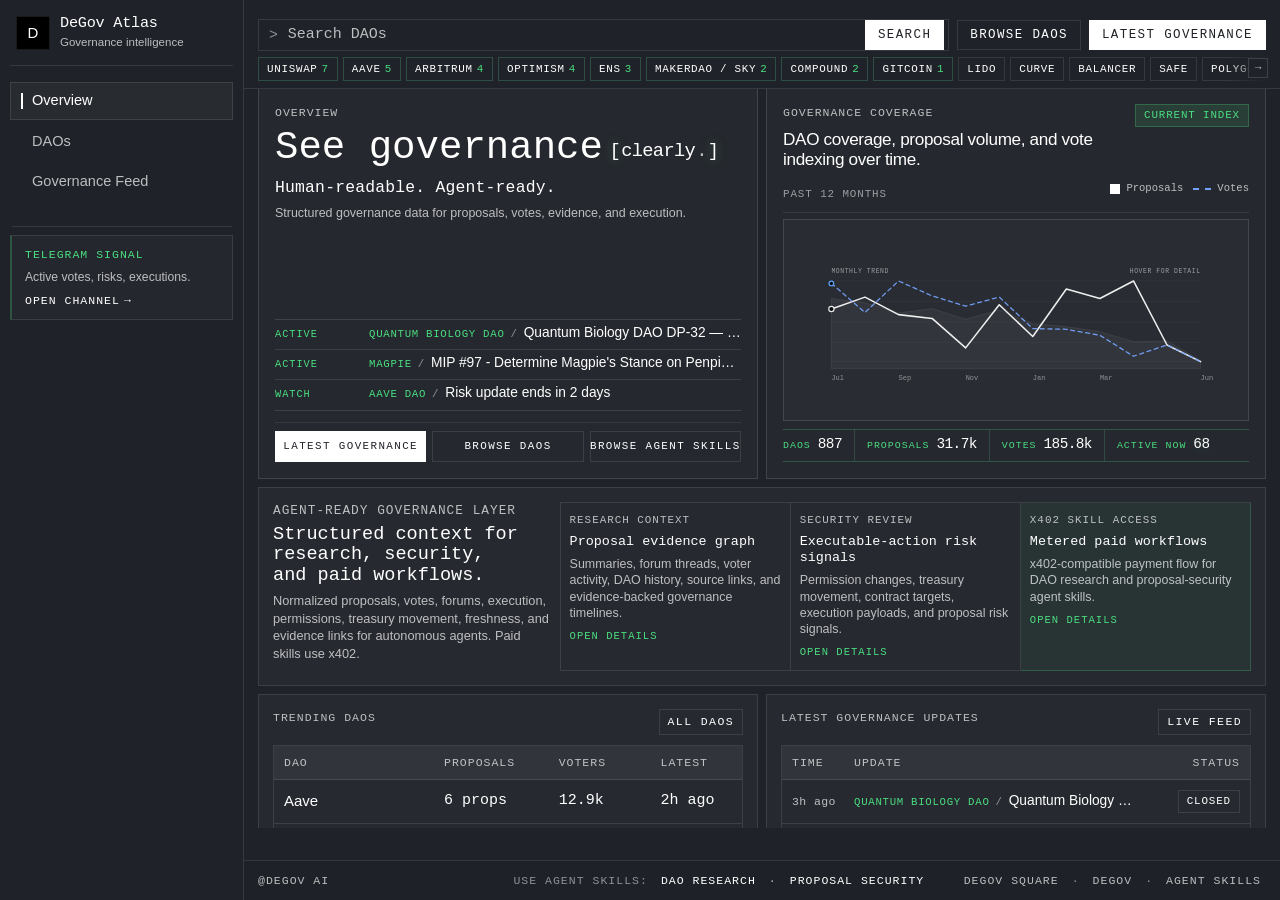
==== commit 8bcc16fc: "chore: checkpoint Atlas DAO detail design" ====
--- a/index.html
+++ b/index.html
@@ -13,9 +13,8 @@
 <a class="brand" href="index.html" aria-label="DeGov Atlas home"><span class="brand-mark">D</span><span class="brand-copy"><strong>DeGov Atlas</strong><small>Governance intelligence</small></span></a>
 <nav class="sidebar-nav" aria-label="Primary navigation"><a href="index.html" aria-current="page"><span class="nav-marker" aria-hidden="true"></span><span>Overview</span></a>
 <a href="dao-list.html"><span class="nav-marker" aria-hidden="true"></span><span>DAOs</span></a>
-<a href="governance-feed.html"><span class="nav-marker" aria-hidden="true"></span><span>Governance Feed</span></a>
-<a href="newsletters-list.html"><span class="nav-marker" aria-hidden="true"></span><span>Newsletter</span></a></nav>
-<div class="sidebar-section sidebar-briefing"><p class="sidebar-label">Weekly briefing</p><p class="sidebar-briefing-copy">One email covering active votes, key proposals, and governance signals. <a class="sidebar-briefing-link" href="newsletters-list.html">Read latest issue <span aria-hidden="true">→</span></a></p><form class="sidebar-signup" aria-label="Weekly briefing signup"><div class="sidebar-signup-row"><input id="newsletter-email-overview" type="email" name="email" autocomplete="email" placeholder="email" aria-label="Email address"><button type="submit">Subscribe</button></div></form></div>
+<a href="governance-feed.html"><span class="nav-marker" aria-hidden="true"></span><span>Governance Feed</span></a></nav>
+<div class="sidebar-section sidebar-briefing"><p class="sidebar-label">Telegram signal</p><p class="sidebar-briefing-copy">Active votes, risks, executions.</p><a class="sidebar-briefing-link" href="https://t.me/degov_realtime_signal" target="_blank" rel="noopener noreferrer">Open channel <span aria-hidden="true">→</span></a></div>
 </aside>
 <main id="content" class="atlas-main">
 <div class="atlas-dashboard">
@@ -153,8 +152,7 @@
 </main>
 <nav class="mobile-tab-bar" aria-label="Mobile primary navigation"><a href="index.html" aria-current="page"><span class="nav-icon">H</span>Overview</a>
 <a href="dao-list.html"><span class="nav-icon">D</span>DAOs</a>
-<a href="governance-feed.html"><span class="nav-icon">G</span>Feed</a>
-<a href="newsletters-list.html"><span class="nav-icon">N</span>News</a></nav>
+<a href="governance-feed.html"><span class="nav-icon">G</span>Feed</a></nav>
 </div>
 
 <!-- Event detail slide-out panel -->
--- a/atlas.css
+++ b/atlas.css
@@ -237,8 +237,8 @@
 
 /* ── Sidebar sections ── */
 .sidebar-section {
-  padding: 10px 6px 0;
-  border-top: 1px solid var(--atlas-line);
+  padding: 0;
+  border-top: 0;
 }
 .sidebar-label,
 .eyebrow {
@@ -252,22 +252,33 @@
 
 /* Sidebar signup */
 .sidebar-briefing {
-  display: grid;
-  gap: 8px;
-  margin-top: 4px;
-  padding: 12px;
+  position: relative;
+  display: grid;
+  gap: 6px;
+  margin-top: 18px;
+  padding: 10px 12px 10px 13px;
   border: 1px solid var(--atlas-line);
-  background: var(--atlas-panel);
+  border-left: 2px solid var(--atlas-green-line);
+  background: rgba(255, 255, 255, 0.025);
+}
+.sidebar-briefing::before {
+  content: "";
+  position: absolute;
+  top: -10px;
+  left: 0;
+  right: 0;
+  height: 1px;
+  background: var(--atlas-line);
 }
 .sidebar-briefing .sidebar-label {
   margin-bottom: 0;
-  color: var(--atlas-ink);
+  color: var(--atlas-green);
 }
 .sidebar-briefing-copy {
   margin: 0;
   color: var(--atlas-muted);
-  font-size: 0.79rem;
-  line-height: 1.42;
+  font-size: 0.76rem;
+  line-height: 1.35;
 }
 .sidebar-signup {
   display: flex;
@@ -352,17 +363,19 @@
   display: inline-flex;
   align-items: center;
   gap: 4px;
-  margin-left: 4px;
+  margin-top: 1px;
+  max-width: 100%;
   color: var(--atlas-ink);
   font-family: var(--atlas-mono);
   font-size: 0.72rem;
-  letter-spacing: 0.8px;
+  letter-spacing: 1px;
   text-decoration: none;
   text-transform: uppercase;
+  overflow-wrap: anywhere;
   white-space: nowrap;
 }
 .sidebar-briefing-link:hover {
-  color: var(--atlas-blue);
+  color: var(--atlas-green);
 }
 
 /* Hero signup */
@@ -2097,45 +2110,47 @@
   letter-spacing: 1px;
 }
 
-/* Compact DAO directory controls — terminal-style view state + grouped filters. */
+/* Compact DAO directory controls — one-line command bar. */
 .directory-filter-console--compact {
+  min-height: 46px;
+  display: flex;
+  flex-wrap: nowrap;
   gap: 8px;
-  padding: 10px 0 12px;
+  align-items: center;
+  padding: 8px 0 10px;
+  overflow-x: auto;
+  scrollbar-width: thin;
 }
 .directory-filter-summary {
-  display: grid;
-  grid-template-columns: minmax(0, 1fr) auto;
-  gap: 10px;
+  flex: 0 0 auto;
+  min-height: 34px;
+  display: inline-flex;
   align-items: center;
-  padding: 8px 10px;
+  gap: 8px;
+  padding: 5px 9px;
   border: 1px solid var(--atlas-line);
   background: var(--atlas-soft);
-}
-.directory-filter-summary div {
-  min-width: 0;
-  display: flex;
-  flex-wrap: wrap;
-  align-items: baseline;
-  gap: 8px 12px;
+  white-space: nowrap;
 }
 .directory-filter-summary span,
 .filter-cluster--compact > span,
 .directory-order-row--compact > span {
   color: var(--atlas-muted);
   font-family: var(--atlas-mono);
-  font-size: 0.64rem;
+  font-size: 0.62rem;
   text-transform: uppercase;
   letter-spacing: 1px;
 }
 .directory-filter-summary strong {
   color: var(--atlas-ink);
   font-family: var(--atlas-mono);
-  font-size: 0.84rem;
+  font-size: 0.76rem;
   font-weight: 300;
 }
 .directory-filter-summary em {
   color: var(--atlas-subtle);
-  font-size: 0.76rem;
+  font-family: var(--atlas-mono);
+  font-size: 0.66rem;
   font-style: normal;
 }
 .reset-filter-link--compact {
@@ -2148,23 +2163,38 @@
   background: var(--atlas-panel);
 }
 .directory-control-row {
-  display: grid;
-  grid-template-columns: minmax(320px, 1.16fr) minmax(180px, 0.54fr) minmax(320px, 1fr);
+  min-width: 0;
+  display: flex;
+  flex: 1 1 auto;
+  flex-wrap: nowrap;
   gap: 8px;
+  align-items: center;
 }
 .filter-cluster--compact {
-  min-width: 0;
-  display: grid;
-  grid-template-columns: 1fr;
-  gap: 5px;
-  padding: 8px;
+  min-height: 34px;
+  min-width: max-content;
+  display: inline-flex;
+  align-items: center;
+  gap: 7px;
+  padding: 5px 7px;
   border: 1px solid var(--atlas-line);
   background: transparent;
+  white-space: nowrap;
+}
+.directory-order-cluster {
+  flex: 1 0 auto;
 }
 .filter-chip-row {
   min-width: 0;
+  align-items: center;
+}
+.filter-cluster--compact .filter-chip-row {
+  flex-wrap: nowrap;
+  gap: 4px;
 }
 .filter-chip {
+  min-height: 24px;
+  padding: 3px 7px;
   border-radius: 0;
 }
 .filter-chip::before {
@@ -2214,13 +2244,14 @@
 .dao-directory-table.expanded.compact .data-row,
 .dao-directory-table.compact .data-row {
   grid-template-columns:
-    minmax(150px, 0.94fr)
-    minmax(116px, 0.55fr)
-    minmax(126px, 0.68fr)
-    minmax(46px, 0.25fr)
-    minmax(52px, 0.28fr)
-    minmax(82px, 0.42fr)
-    minmax(78px, 0.38fr);
+    minmax(132px, 0.78fr)
+    minmax(102px, 0.46fr)
+    minmax(112px, 0.52fr)
+    minmax(74px, 0.36fr)
+    minmax(44px, 0.2fr)
+    minmax(48px, 0.22fr)
+    minmax(72px, 0.32fr)
+    minmax(68px, 0.3fr);
 }
 .dao-directory-table.expanded.compact .data-row.head {
   position: sticky;
@@ -2249,12 +2280,12 @@
   text-overflow: ellipsis;
   white-space: nowrap;
 }
-.dao-directory-table.expanded.compact .data-row > span:nth-child(n + 4):nth-child(-n + 7) {
+.dao-directory-table.expanded.compact .data-row > span:nth-child(n + 4):nth-child(-n + 8) {
   text-align: right;
   font-family: var(--atlas-mono);
   font-variant-numeric: tabular-nums;
 }
-.dao-directory-table.expanded.compact .data-row.head > span:nth-child(n + 4):nth-child(-n + 7) {
+.dao-directory-table.expanded.compact .data-row.head > span:nth-child(n + 4):nth-child(-n + 8) {
   text-align: right;
 }
 .live-count {
@@ -2919,6 +2950,307 @@
   border-left: 2px solid var(--atlas-green-line);
   background: rgba(153, 255, 153, 0.028);
 }
+.ai-analysis-panel {
+  display: grid;
+  gap: 8px;
+  min-height: 230px;
+  margin-bottom: 12px;
+  padding: 10px 11px 9px;
+  border: 1px solid var(--atlas-line);
+  border-left: 2px solid var(--atlas-green-line);
+  background: rgba(74, 222, 128, 0.025);
+}
+.ai-analysis-head {
+  display: flex;
+  align-items: flex-start;
+  justify-content: space-between;
+  gap: 10px;
+}
+.ai-analysis-label {
+  margin-bottom: 3px;
+  text-transform: none;
+  letter-spacing: 0.8px;
+  color: var(--atlas-ink);
+}
+.ai-analysis-status {
+  margin: 0;
+  color: var(--atlas-muted);
+  font-family: var(--atlas-mono);
+  font-size: 0.68rem;
+  line-height: 1.35;
+}
+.ai-analysis-state-chip {
+  display: inline-flex;
+  align-items: center;
+  gap: 6px;
+  flex: 0 0 auto;
+  padding: 3px 7px;
+  border: 1px solid var(--atlas-green-line);
+  color: var(--atlas-green);
+  font-family: var(--atlas-mono);
+  font-size: 0.58rem;
+  text-transform: uppercase;
+  letter-spacing: 0.8px;
+}
+.ai-analysis-state-chip span {
+  width: 5px;
+  height: 5px;
+  background: var(--atlas-green);
+  animation: aiPulse 900ms ease-in-out infinite;
+}
+.ai-source-grid {
+  display: flex;
+  flex-wrap: nowrap;
+  gap: 4px;
+  overflow: hidden;
+}
+.ai-source-chip {
+  display: flex;
+  align-items: center;
+  min-width: 0;
+  min-height: 22px;
+  gap: 4px;
+  padding: 3px 5px;
+  border: 1px solid var(--atlas-line);
+  color: var(--atlas-muted);
+  font-family: var(--atlas-mono);
+  font-size: 0.5rem;
+  text-transform: uppercase;
+  letter-spacing: 0.35px;
+  white-space: nowrap;
+}
+.ai-source-chip em {
+  display: none;
+}
+.ai-source-dot {
+  width: 4px;
+  height: 4px;
+  border: 1px solid var(--atlas-subtle);
+}
+.ai-source-chip[data-source-state="reading"] {
+  color: var(--atlas-ink);
+  background: rgba(74, 222, 128, 0.035);
+}
+.ai-source-chip[data-source-state="reading"] .ai-source-dot {
+  border-color: var(--atlas-green);
+  background: var(--atlas-green);
+  animation: aiPulse 900ms ease-in-out infinite;
+}
+.ai-source-chip[data-source-state="ready"] {
+  color: var(--atlas-ink);
+}
+.ai-source-chip[data-source-state="ready"] .ai-source-dot {
+  border-color: var(--atlas-green-line);
+  background: var(--atlas-green);
+}
+.ai-analysis-progress {
+  display: grid;
+  grid-template-columns: repeat(5, 1fr);
+  gap: 4px;
+}
+.ai-analysis-progress span {
+  height: 2px;
+  background: var(--atlas-line);
+  overflow: hidden;
+}
+.ai-analysis-progress span::after {
+  content: "";
+  display: block;
+  width: 100%;
+  height: 100%;
+  transform: translateX(-110%);
+  background: var(--atlas-green);
+  animation: aiScan 1450ms linear infinite;
+}
+.ai-analysis-progress span:nth-child(2)::after { animation-delay: 120ms; }
+.ai-analysis-progress span:nth-child(3)::after { animation-delay: 240ms; }
+.ai-analysis-progress span:nth-child(4)::after { animation-delay: 360ms; }
+.ai-analysis-progress span:nth-child(5)::after { animation-delay: 480ms; }
+.ai-analysis-panel[data-analysis-state="complete"] .ai-analysis-progress,
+.ai-analysis-panel[data-analysis-state="error"] .ai-analysis-progress {
+  display: none;
+}
+.ai-state-layer {
+  display: none;
+  min-height: 86px;
+  padding: 8px 0 0;
+  border-top: 1px solid var(--atlas-line);
+}
+.ai-analysis-panel[data-analysis-state="loading"] .ai-state-loading,
+.ai-analysis-panel[data-analysis-state="streaming"] .ai-state-streaming,
+.ai-analysis-panel[data-analysis-state="complete"] .ai-state-complete,
+.ai-analysis-panel[data-analysis-state="error"] .ai-state-error {
+  display: block;
+  animation: aiFadeIn 180ms ease-out both;
+}
+.ai-state-loading p,
+.ai-state-streaming p,
+.ai-state-error p {
+  margin: 0;
+  color: var(--atlas-muted);
+  font-size: 0.8rem;
+  line-height: 1.45;
+}
+.ai-skeleton-lines {
+  display: grid;
+  gap: 7px;
+  margin-top: 12px;
+}
+.ai-skeleton-lines span {
+  height: 8px;
+  background: rgba(255, 255, 255, 0.08);
+  animation: aiSkeleton 1200ms ease-in-out infinite;
+}
+.ai-skeleton-lines span:nth-child(2) { width: 86%; animation-delay: 120ms; }
+.ai-skeleton-lines span:nth-child(3) { width: 64%; animation-delay: 240ms; }
+.ai-terminal-line {
+  color: var(--atlas-ink) !important;
+  font-family: var(--atlas-mono);
+  font-size: 0.78rem !important;
+}
+.ai-cursor {
+  display: inline-block;
+  width: 6px;
+  height: 13px;
+  margin-left: 5px;
+  transform: translateY(2px);
+  background: var(--atlas-green);
+  animation: aiBlink 780ms steps(1, end) infinite;
+}
+.ai-stream-copy {
+  margin-top: 8px !important;
+}
+.ai-tldr {
+  margin: 0 0 9px;
+  color: var(--atlas-ink);
+  font-size: 0.84rem;
+  line-height: 1.48;
+}
+.ai-tldr span,
+.ai-state-error span {
+  display: block;
+  margin-bottom: 4px;
+  color: var(--atlas-green);
+  font-family: var(--atlas-mono);
+  font-size: 0.58rem;
+  text-transform: uppercase;
+  letter-spacing: 0.8px;
+}
+.ai-insight-list {
+  display: grid;
+  gap: 5px;
+  margin: 0;
+  padding: 0;
+  list-style: none;
+}
+.ai-insight-list li {
+  position: relative;
+  padding-left: 13px;
+  color: var(--atlas-muted);
+  font-size: 0.78rem;
+  line-height: 1.42;
+}
+.ai-insight-list li::before {
+  content: "";
+  position: absolute;
+  left: 0;
+  top: 0.63em;
+  width: 5px;
+  height: 1px;
+  background: var(--atlas-green);
+}
+.ai-outcome-row {
+  display: flex;
+  flex-wrap: wrap;
+  gap: 5px;
+  margin-top: 10px;
+}
+.ai-outcome-row span {
+  display: inline-flex;
+  align-items: baseline;
+  gap: 5px;
+  padding: 3px 6px;
+  border: 1px solid var(--atlas-line);
+  color: var(--atlas-ink);
+  font-family: var(--atlas-mono);
+  font-size: 0.62rem;
+}
+.ai-outcome-row b {
+  color: var(--atlas-subtle);
+  font-weight: 400;
+  text-transform: uppercase;
+  letter-spacing: 0.6px;
+}
+.ai-state-error {
+  border-color: var(--atlas-amber-line);
+}
+.ai-state-error span {
+  color: var(--atlas-amber);
+}
+.ai-state-error button,
+.ai-analysis-actions button {
+  padding: 0;
+  border: 0;
+  background: transparent;
+  color: var(--atlas-muted);
+  font-family: var(--atlas-mono);
+  font-size: 0.62rem;
+  text-transform: uppercase;
+  letter-spacing: 0.7px;
+  cursor: pointer;
+}
+.ai-state-error button {
+  margin-top: 8px;
+  color: var(--atlas-amber);
+}
+.ai-analysis-footer {
+  display: flex;
+  flex-wrap: wrap;
+  align-items: center;
+  justify-content: space-between;
+  gap: 7px;
+  padding-top: 8px;
+  border-top: 1px solid var(--atlas-line);
+  color: var(--atlas-subtle);
+  font-family: var(--atlas-mono);
+  font-size: 0.62rem;
+}
+.ai-analysis-actions {
+  display: flex;
+  flex-wrap: wrap;
+  gap: 8px;
+}
+.ai-analysis-actions button:hover,
+.ai-state-error button:hover {
+  color: var(--atlas-ink);
+}
+.ai-sources-used {
+  padding: 7px 8px;
+  border: 1px solid var(--atlas-line);
+  color: var(--atlas-muted);
+  font-family: var(--atlas-mono);
+  font-size: 0.62rem;
+  line-height: 1.35;
+}
+@keyframes aiPulse {
+  0%, 100% { opacity: 0.38; }
+  50% { opacity: 1; }
+}
+@keyframes aiScan {
+  to { transform: translateX(110%); }
+}
+@keyframes aiSkeleton {
+  0%, 100% { opacity: 0.34; }
+  50% { opacity: 0.9; }
+}
+@keyframes aiBlink {
+  0%, 49% { opacity: 1; }
+  50%, 100% { opacity: 0; }
+}
+@keyframes aiFadeIn {
+  from { opacity: 0; transform: translateY(3px); }
+  to { opacity: 1; transform: translateY(0); }
+}
 .agent-panel-intro,
 .x402-link-stack,
 .agent-install-box {
@@ -3232,6 +3564,263 @@
 .event-panel-link:hover {
   background: rgba(255, 255, 255, 0.048);
   border-color: rgba(255, 255, 255, 0.19);
+}
+
+/* Proposal side-panel v2: compact governance intelligence flow. */
+.event-panel-content {
+  background: #080a0d;
+  border-color: rgba(255, 255, 255, 0.12);
+  box-shadow: none;
+}
+.event-panel-close-row {
+  padding: 8px 14px 4px;
+}
+.event-panel-body {
+  padding: 0 18px 36px;
+}
+.event-panel-meta {
+  margin-bottom: 10px;
+  padding-bottom: 10px;
+  border-bottom-color: rgba(255, 255, 255, 0.075);
+}
+.event-panel-title {
+  margin-bottom: 12px;
+}
+.event-panel-divider {
+  margin: 14px 0 12px;
+}
+.event-panel-section-label {
+  margin: 12px 0 8px;
+}
+.ai-analysis-panel {
+  gap: 7px;
+  min-height: 192px;
+  margin-bottom: 12px;
+  padding: 9px 10px 8px;
+  border-color: rgba(255, 255, 255, 0.12);
+  border-left-color: rgba(74, 222, 128, 0.48);
+  background: rgba(255, 255, 255, 0.026);
+}
+.ai-analysis-panel[data-analysis-state="streaming"] {
+  border-left-color: rgba(251, 191, 36, 0.42);
+  background: rgba(255, 255, 255, 0.032);
+}
+.ai-analysis-panel[data-analysis-state="complete"] {
+  border-left-color: rgba(74, 222, 128, 0.36);
+}
+.ai-analysis-panel[data-analysis-state="error"] {
+  border-left-color: rgba(248, 113, 113, 0.44);
+}
+.ai-analysis-label {
+  margin: 0 0 3px;
+  color: rgba(255, 255, 255, 0.92);
+}
+.ai-analysis-label::after {
+  display: none;
+}
+.ai-analysis-status {
+  color: rgba(255, 255, 255, 0.58);
+}
+.ai-analysis-state-chip {
+  padding: 3px 6px;
+  border-color: rgba(74, 222, 128, 0.28);
+  background: rgba(74, 222, 128, 0.055);
+  color: rgba(181, 255, 201, 0.9);
+}
+.ai-analysis-panel[data-analysis-state="streaming"] .ai-analysis-state-chip {
+  border-color: rgba(251, 191, 36, 0.28);
+  background: rgba(251, 191, 36, 0.045);
+  color: rgba(251, 226, 160, 0.86);
+}
+.ai-analysis-panel[data-analysis-state="error"] .ai-analysis-state-chip {
+  border-color: rgba(248, 113, 113, 0.26);
+  background: rgba(248, 113, 113, 0.045);
+  color: rgba(255, 180, 180, 0.86);
+}
+.ai-analysis-panel[data-analysis-state="complete"] .ai-analysis-state-chip span,
+.ai-analysis-panel[data-analysis-state="error"] .ai-analysis-state-chip span {
+  animation: none;
+}
+.ai-analysis-panel[data-analysis-state="error"] .ai-analysis-state-chip span {
+  background: var(--atlas-red);
+}
+.ai-source-grid {
+  display: grid;
+  grid-template-columns: repeat(5, minmax(0, 1fr));
+  gap: 4px;
+  overflow: visible;
+}
+.ai-source-chip {
+  min-height: 23px;
+  padding: 2px 4px;
+  background: rgba(0, 0, 0, 0.15);
+  border-color: rgba(255, 255, 255, 0.09);
+  color: rgba(255, 255, 255, 0.46);
+  font-size: 0.48rem;
+  line-height: 1.1;
+}
+.ai-source-chip em {
+  display: inline;
+  margin-left: auto;
+  color: rgba(255, 255, 255, 0.34);
+  font-style: normal;
+  text-transform: lowercase;
+  letter-spacing: 0;
+}
+.ai-source-chip[data-source-state="reading"] {
+  color: rgba(255, 255, 255, 0.84);
+  border-color: rgba(74, 222, 128, 0.24);
+  background: rgba(74, 222, 128, 0.045);
+}
+.ai-source-chip[data-source-state="reading"] em,
+.ai-source-chip[data-source-state="ready"] em {
+  color: rgba(181, 255, 201, 0.74);
+}
+.ai-source-chip[data-source-state="ready"] {
+  color: rgba(255, 255, 255, 0.72);
+  border-color: rgba(74, 222, 128, 0.18);
+  background: rgba(255, 255, 255, 0.018);
+}
+.ai-analysis-progress span {
+  height: 1px;
+  background: rgba(255, 255, 255, 0.08);
+}
+.ai-analysis-progress span::after {
+  background: var(--atlas-green);
+}
+.ai-analysis-panel[data-analysis-state="streaming"] .ai-analysis-progress span::after {
+  background: var(--atlas-amber);
+}
+.ai-state-layer {
+  min-height: 64px;
+  padding-top: 7px;
+  border-top-color: rgba(255, 255, 255, 0.075);
+}
+.ai-state-loading p,
+.ai-state-streaming p,
+.ai-state-error p {
+  color: rgba(255, 255, 255, 0.62);
+  font-size: 0.76rem;
+  line-height: 1.42;
+}
+.ai-skeleton-lines {
+  gap: 6px;
+  margin-top: 10px;
+}
+.ai-skeleton-lines span {
+  height: 6px;
+  background: rgba(255, 255, 255, 0.07);
+}
+.ai-terminal-line {
+  font-size: 0.76rem !important;
+}
+.ai-cursor {
+  width: 5px;
+  height: 12px;
+  background: var(--atlas-amber);
+}
+.ai-tldr {
+  margin-bottom: 6px;
+  font-size: 0.78rem;
+  line-height: 1.38;
+}
+.ai-tldr span,
+.ai-state-error span {
+  color: rgba(153, 255, 153, 0.74);
+}
+.ai-insight-list {
+  gap: 4px;
+}
+.ai-insight-list li {
+  font-size: 0.72rem;
+  line-height: 1.3;
+}
+.ai-outcome-row {
+  gap: 4px;
+  margin-top: 8px;
+}
+.ai-outcome-row span {
+  padding: 3px 5px;
+  border-color: rgba(255, 255, 255, 0.09);
+  background: rgba(0, 0, 0, 0.14);
+  font-size: 0.58rem;
+}
+.ai-analysis-footer {
+  gap: 6px;
+  padding-top: 7px;
+  border-top-color: rgba(255, 255, 255, 0.075);
+  color: rgba(153, 255, 153, 0.58);
+  font-size: 0.56rem;
+}
+.ai-analysis-actions {
+  gap: 7px;
+}
+.ai-analysis-actions button,
+.ai-state-error button {
+  color: rgba(255, 255, 255, 0.54);
+  font-size: 0.58rem;
+  text-transform: lowercase;
+}
+.ai-state-error span,
+.ai-state-error button {
+  color: rgba(255, 180, 180, 0.86);
+}
+.ai-analysis-actions button:hover,
+.ai-state-error button:hover {
+  color: var(--atlas-ink);
+}
+.ai-sources-used {
+  padding: 6px 7px;
+  background: rgba(0, 0, 0, 0.16);
+  border-color: rgba(255, 255, 255, 0.085);
+  font-size: 0.58rem;
+}
+.proposal-window-panel {
+  margin-top: 12px;
+}
+.proposal-window-grid {
+  grid-template-columns: repeat(2, minmax(0, 1fr));
+  gap: 6px;
+}
+.proposal-window-grid .event-panel-metric {
+  min-height: 58px;
+  padding: 9px 10px;
+  background: rgba(255, 255, 255, 0.032);
+  border-color: rgba(255, 255, 255, 0.115);
+}
+.proposal-window-grid .event-panel-metric:first-child {
+  border-color: rgba(248, 113, 113, 0.22);
+  background: rgba(255, 255, 255, 0.04);
+}
+.proposal-window-grid .event-panel-metric dt,
+.proposal-window-grid .event-panel-metric small {
+  color: rgba(255, 255, 255, 0.5);
+}
+.proposal-window-grid .event-panel-metric dd {
+  font-size: 0.9rem;
+}
+.event-panel-links-compact {
+  gap: 5px;
+}
+.event-panel-links-compact .event-panel-link {
+  padding: 8px 10px;
+  background: rgba(255, 255, 255, 0.024);
+  border-color: rgba(255, 255, 255, 0.105);
+  font-size: 0.68rem;
+  letter-spacing: 0.72px;
+}
+.event-panel-links-compact .event-panel-link:hover {
+  background: rgba(74, 222, 128, 0.035);
+  border-color: rgba(74, 222, 128, 0.22);
+}
+
+@media (max-width: 640px) {
+  .ai-source-grid {
+    grid-template-columns: repeat(2, minmax(0, 1fr));
+  }
+  .proposal-window-grid {
+    grid-template-columns: 1fr;
+  }
 }
 
 @media (max-width: 900px) {
@@ -3799,6 +4388,42 @@
   gap: 7px;
   padding: 10px;
 }
+.telegram-recommendation-layout {
+  padding-bottom: 140px;
+}
+.telegram-channel-page {
+  padding-bottom: 140px;
+}
+.telegram-page-main {
+  padding-bottom: 128px;
+}
+.telegram-channel-brief .section-heading {
+  display: grid;
+  grid-template-columns: minmax(0, 1fr) auto;
+  gap: 12px;
+  align-items: start;
+}
+.telegram-channel-brief .button {
+  min-height: 36px;
+  border-color: var(--atlas-line-strong);
+  background: var(--atlas-ink);
+  color: var(--atlas-bg);
+}
+.telegram-content-map {
+  height: auto;
+  min-height: 260px;
+}
+.telegram-signal-preview .selected-dao-updates {
+  padding-bottom: 28px;
+}
+.telegram-message-guidance {
+  margin-top: 8px;
+  padding-top: 10px;
+  border-top: 1px solid var(--atlas-line);
+}
+.telegram-channel-rail .telegram-signal-panel-card strong {
+  overflow-wrap: anywhere;
+}
 .newsletter-archive-rail .data-panel-metrics div {
   padding: 6px 7px;
 }
@@ -7631,6 +8256,275 @@
 }
 .history-timeline-row em {
   color: var(--atlas-muted);
+}
+
+/* DAO detail proposal timeline v4: dense rail + full archive in the shared side panel. */
+.history-list-head {
+  display: grid;
+  grid-template-columns: minmax(0, 1fr) auto;
+  gap: 10px;
+  align-items: baseline;
+}
+.history-list-head h2 {
+  margin: 0;
+  font-family: var(--atlas-mono);
+  font-size: 1.02rem;
+  font-weight: 300;
+  line-height: 1.12;
+}
+.history-list-head > span,
+.timeline-panel-kicker,
+.timeline-panel-summary,
+.timeline-panel-footnote {
+  color: var(--atlas-muted);
+  font-family: var(--atlas-mono);
+  font-size: 0.64rem;
+  text-transform: uppercase;
+  letter-spacing: 0.86px;
+}
+.history-outcome-inline {
+  display: flex;
+  flex-wrap: wrap;
+  gap: 6px;
+  padding-bottom: 2px;
+}
+.history-outcome-inline span {
+  display: inline-flex;
+  gap: 5px;
+  align-items: center;
+  min-height: 22px;
+  padding: 2px 7px;
+  border: 1px solid rgba(255, 255, 255, 0.09);
+  background: rgba(255, 255, 255, 0.018);
+  color: var(--atlas-muted);
+  font-family: var(--atlas-mono);
+  font-size: 0.62rem;
+  text-transform: uppercase;
+  letter-spacing: 0.78px;
+}
+.history-outcome-inline strong {
+  color: var(--atlas-ink);
+  font-weight: 300;
+}
+.history-outcome-inline .is-passed strong,
+.history-outcome-inline .is-active strong {
+  color: var(--atlas-green);
+}
+.history-outcome-inline .is-defeated strong {
+  color: #ff8f8f;
+}
+.history-timeline-list {
+  max-height: min(300px, calc(100vh - 470px));
+  overflow-y: auto;
+  scrollbar-width: thin;
+  scrollbar-color: rgba(255, 255, 255, 0.18) transparent;
+}
+.history-timeline-row {
+  grid-template-columns: 70px minmax(0, 1fr);
+  align-items: center;
+  min-height: 32px;
+  padding: 5px 0 5px 10px;
+}
+.history-timeline-row time,
+.timeline-panel-index,
+.timeline-panel-status,
+.proposal-timeline-panel-row time {
+  color: var(--atlas-subtle);
+  font-family: var(--atlas-mono);
+  font-size: 0.61rem;
+  line-height: 1;
+  white-space: nowrap;
+}
+.history-timeline-row strong {
+  display: grid;
+  grid-template-columns: minmax(0, 1fr) auto;
+  gap: 8px;
+  align-items: center;
+  min-width: 0;
+  overflow: visible;
+  white-space: nowrap;
+  -webkit-line-clamp: initial;
+}
+.history-timeline-row strong span {
+  grid-row: auto;
+  align-self: center;
+  min-width: 0;
+  overflow: hidden;
+  color: var(--atlas-ink);
+  text-overflow: ellipsis;
+  white-space: nowrap;
+}
+.history-timeline-row em {
+  justify-self: end;
+  color: var(--atlas-muted);
+  font-family: var(--atlas-mono);
+  font-size: 0.58rem;
+  font-style: normal;
+  letter-spacing: 0.78px;
+  text-transform: uppercase;
+  white-space: nowrap;
+}
+.history-timeline-row.is-live em,
+.history-timeline-row.is-passed em,
+.history-timeline-row.is-executed em {
+  color: var(--atlas-green);
+}
+.history-timeline-row.is-defeated em {
+  color: #ff8f8f;
+}
+.history-proposal-token,
+.timeline-panel-token {
+  display: inline-flex;
+  margin-right: 6px;
+  color: rgba(153, 255, 153, 0.78);
+  font-family: var(--atlas-mono);
+  font-size: 0.57rem;
+  font-weight: 400;
+  letter-spacing: 0.72px;
+}
+.history-timeline-row::after {
+  content: none;
+}
+.history-rail-footer {
+  grid-template-columns: minmax(0, 1fr) auto;
+  align-items: center;
+  gap: 10px;
+}
+.history-full-timeline-link,
+.event-panel-back,
+.timeline-panel-filters button {
+  border: 1px solid rgba(153, 255, 153, 0.2);
+  background: rgba(153, 255, 153, 0.045);
+  color: rgba(226, 255, 226, 0.78);
+  font-family: var(--atlas-mono);
+  font-size: 0.62rem;
+  text-transform: uppercase;
+  letter-spacing: 0.82px;
+  cursor: pointer;
+}
+.history-full-timeline-link {
+  min-height: 28px;
+  padding: 5px 8px;
+  white-space: nowrap;
+}
+.history-full-timeline-link:hover,
+.event-panel-back:hover,
+.timeline-panel-filters button:hover,
+.timeline-panel-filters button.is-active {
+  border-color: rgba(153, 255, 153, 0.42);
+  background: rgba(153, 255, 153, 0.08);
+  color: var(--atlas-ink);
+}
+.event-panel-close-row:has(.event-panel-back) {
+  justify-content: space-between;
+  gap: 12px;
+}
+.event-panel-back {
+  min-height: 30px;
+  padding: 5px 9px;
+}
+.event-detail-panel[data-panel-mode="timeline"] .event-panel-content {
+  width: min(680px, calc(100vw - 24px));
+}
+.proposal-timeline-panel {
+  display: grid;
+  gap: 12px;
+  min-width: 0;
+}
+.timeline-panel-title {
+  margin-bottom: 0;
+}
+.timeline-panel-summary {
+  margin: -4px 0 2px;
+  color: rgba(228, 235, 228, 0.72);
+}
+.timeline-panel-search {
+  display: grid;
+  gap: 6px;
+}
+.timeline-panel-search span {
+  color: var(--atlas-muted);
+  font-family: var(--atlas-mono);
+  font-size: 0.62rem;
+  text-transform: uppercase;
+  letter-spacing: 0.86px;
+}
+.timeline-panel-search input {
+  min-height: 34px;
+  border: 1px solid rgba(255, 255, 255, 0.12);
+  background: rgba(255, 255, 255, 0.024);
+  color: var(--atlas-ink);
+  font-family: var(--atlas-mono);
+  font-size: 0.76rem;
+  outline: 0;
+  padding: 7px 9px;
+}
+.timeline-panel-search input:focus {
+  border-color: rgba(153, 255, 153, 0.38);
+}
+.timeline-panel-filters {
+  display: flex;
+  flex-wrap: wrap;
+  gap: 6px;
+}
+.timeline-panel-filters button {
+  min-height: 26px;
+  padding: 4px 8px;
+}
+.proposal-timeline-panel-list {
+  display: grid;
+  max-height: calc(100vh - 310px);
+  overflow-y: auto;
+  border-top: 1px solid rgba(255, 255, 255, 0.1);
+  scrollbar-width: thin;
+  scrollbar-color: rgba(255, 255, 255, 0.18) transparent;
+}
+.proposal-timeline-panel-row {
+  display: grid;
+  grid-template-columns: 34px 72px 42px minmax(0, 1fr);
+  gap: 8px;
+  align-items: center;
+  min-height: 31px;
+  padding: 5px 0;
+  border: 0;
+  border-bottom: 1px solid rgba(255, 255, 255, 0.07);
+  background: transparent;
+  color: var(--atlas-ink);
+  text-align: left;
+  cursor: pointer;
+}
+.proposal-timeline-panel-row strong {
+  min-width: 0;
+  overflow: hidden;
+  font-family: var(--atlas-mono);
+  font-size: 0.78rem;
+  font-weight: 300;
+}
+.proposal-timeline-panel-row strong span {
+  display: block;
+  overflow: hidden;
+  text-overflow: ellipsis;
+  white-space: nowrap;
+}
+.proposal-timeline-panel-row:hover,
+.proposal-timeline-panel-row:focus-visible {
+  outline: 0;
+  background: rgba(153, 255, 153, 0.046);
+}
+.proposal-timeline-panel-row.is-live .timeline-panel-status,
+.proposal-timeline-panel-row.is-passed .timeline-panel-status,
+.proposal-timeline-panel-row.is-executed .timeline-panel-status {
+  color: var(--atlas-green);
+}
+.proposal-timeline-panel-row.is-defeated .timeline-panel-status {
+  color: #ff8f8f;
+}
+.timeline-panel-footnote {
+  margin: 0;
+  color: var(--atlas-subtle);
+  line-height: 1.5;
+  text-transform: none;
+  letter-spacing: 0.2px;
 }
 /* ── Mobile tab bar ── */
 .mobile-tab-bar {
@@ -11759,7 +12653,12 @@
 /* DAO history dark-theme correction — 2026-07-02
  * Keep the right rail on the default Atlas/xAI dark panel system. Status is
  * communicated through text labels and subtle structure, not colored washes. */
+.dao-situation-room {
+  grid-template-columns: minmax(0, 1fr) clamp(380px, 28vw, 420px);
+}
 .dao-detail-top-grid .dao-history-rail {
+  width: 100%;
+  max-width: none;
   border-color: var(--atlas-line);
   background: var(--atlas-panel);
 }
@@ -11813,6 +12712,35 @@
 .dao-history-rail .history-timeline-row strong span {
   color: var(--atlas-ink);
 }
+.dao-history-rail .history-timeline-row strong span {
+  position: relative;
+}
+.dao-history-rail .history-timeline-row strong span[data-full-title]::after {
+  content: attr(data-full-title);
+  position: absolute;
+  z-index: 8;
+  right: 0;
+  bottom: calc(100% + 7px);
+  max-width: min(360px, calc(100vw - 48px));
+  padding: 7px 8px;
+  border: 1px solid var(--atlas-line);
+  background: var(--atlas-bg);
+  color: var(--atlas-ink);
+  font-family: var(--atlas-mono);
+  font-size: 0.68rem;
+  font-weight: 300;
+  line-height: 1.35;
+  white-space: normal;
+  opacity: 0;
+  pointer-events: none;
+  transform: translateY(2px);
+  transition: opacity 120ms ease, transform 120ms ease;
+}
+.dao-history-rail .history-timeline-row:hover strong span[data-full-title]::after,
+.dao-history-rail .history-timeline-row:focus-visible strong span[data-full-title]::after {
+  opacity: 1;
+  transform: translateY(0);
+}
 .dao-history-rail .history-outcome-grid span strong {
   color: var(--atlas-ink);
 }
@@ -11909,3 +12837,261 @@
     grid-row: auto;
   }
 }
+
+/* DAO History reverse-chronological scroll list — 2026-07-03 */
+.dao-history-rail {
+  overflow: hidden;
+}
+.history-scroll-section {
+  min-height: 0;
+}
+.history-list-head {
+  display: flex;
+  align-items: baseline;
+  justify-content: space-between;
+  gap: 12px;
+  min-width: 0;
+  padding-top: 1px;
+}
+.history-list-head span {
+  color: var(--atlas-subtle);
+  font-family: var(--atlas-mono);
+  font-size: 0.56rem;
+  font-weight: 300;
+  text-align: right;
+  text-transform: uppercase;
+  letter-spacing: 0.68px;
+  white-space: nowrap;
+}
+.dao-history-rail .history-timeline-list {
+  max-height: clamp(300px, calc(100vh - 520px), 360px);
+  overflow-y: auto;
+  overscroll-behavior: contain;
+  border: 1px solid var(--atlas-line);
+  background: rgba(255, 255, 255, 0.012);
+  scrollbar-width: thin;
+  scrollbar-color: rgba(255, 255, 255, 0.18) transparent;
+}
+.dao-history-rail .history-timeline-list:focus-visible {
+  outline: 1px solid var(--atlas-green);
+  outline-offset: 2px;
+}
+.dao-history-rail .history-timeline-list::-webkit-scrollbar {
+  width: 6px;
+}
+.dao-history-rail .history-timeline-list::-webkit-scrollbar-track {
+  background: transparent;
+}
+.dao-history-rail .history-timeline-list::-webkit-scrollbar-thumb {
+  background: rgba(255, 255, 255, 0.18);
+}
+.dao-history-rail .history-timeline-row {
+  grid-template-columns: 52px minmax(0, 1fr);
+  min-height: 38px;
+  padding: 7px 7px 7px 10px;
+  border-bottom-color: var(--atlas-line);
+  background: transparent;
+}
+.dao-history-rail .history-timeline-row strong {
+  white-space: normal;
+}
+.dao-history-rail .history-timeline-row strong span {
+  display: -webkit-box;
+  overflow: hidden;
+  text-overflow: clip;
+  white-space: normal;
+  -webkit-box-orient: vertical;
+  -webkit-line-clamp: 2;
+}
+.dao-history-rail .history-timeline-row:last-child {
+  border-bottom: 0;
+}
+.dao-history-rail .history-timeline-row.is-primary {
+  background: rgba(111, 255, 176, 0.035);
+}
+.dao-history-rail .history-rail-footer {
+  border: 1px solid var(--atlas-line);
+  border-top: 0;
+  padding: 6px 8px;
+}
+.dao-history-rail .history-rail-footer span,
+.dao-history-rail .history-rail-footer strong {
+  color: var(--atlas-muted);
+  font-family: var(--atlas-mono);
+  font-size: 0.58rem;
+  font-weight: 300;
+  text-transform: uppercase;
+  letter-spacing: 0.66px;
+}
+.dao-history-rail .history-rail-footer strong {
+  color: var(--atlas-ink);
+}
+
+/* DAO History compact proposal-list rail — 2026-07-03 */
+.dao-detail-top-grid .dao-history-rail {
+  padding: 10px;
+}
+.dao-history-rail .history-scroll-section {
+  display: grid;
+  gap: 8px;
+  padding: 10px;
+}
+.dao-history-rail .history-list-head {
+  align-items: end;
+  padding: 0 0 8px;
+  border-bottom: 1px solid var(--atlas-line);
+}
+.dao-history-rail .history-list-head .eyebrow {
+  margin: 0 0 5px;
+}
+.dao-history-rail .history-list-head h2 {
+  margin: 0;
+  color: var(--atlas-ink);
+  font-family: var(--atlas-mono);
+  font-size: 1.08rem;
+  font-weight: 300;
+  line-height: 1.05;
+  letter-spacing: -0.02em;
+}
+.dao-history-rail .history-outcome-inline {
+  display: grid;
+  grid-template-columns: repeat(4, minmax(0, 1fr));
+  gap: 1px;
+  padding: 1px;
+  border: 1px solid var(--atlas-line);
+  background: var(--atlas-line);
+}
+.dao-history-rail .history-outcome-inline > span {
+  display: flex;
+  min-width: 0;
+  align-items: center;
+  justify-content: space-between;
+  gap: 4px;
+  min-height: 26px;
+  padding: 0 6px;
+  border: 0;
+  background: var(--atlas-panel);
+  color: var(--atlas-muted);
+  font-family: var(--atlas-mono);
+  font-size: 0.5rem;
+  font-weight: 300;
+  text-transform: uppercase;
+  letter-spacing: 0.5px;
+  white-space: nowrap;
+}
+.dao-history-rail .history-outcome-inline strong {
+  color: var(--atlas-ink);
+  font-size: 0.64rem;
+  font-weight: 300;
+}
+.dao-history-rail .history-outcome-inline .is-passed,
+.dao-history-rail .history-outcome-inline .is-executed { color: var(--atlas-green); }
+.dao-history-rail .history-outcome-inline .is-active { color: var(--atlas-amber); }
+.dao-history-rail .history-outcome-inline .is-defeated { color: var(--atlas-red); }
+.dao-history-rail .history-timeline-list {
+  max-height: clamp(560px, calc(100vh - 220px), 900px);
+}
+.dao-history-rail .history-timeline-row {
+  grid-template-columns: 30px minmax(0, 1fr);
+  gap: 7px;
+  min-height: 31px;
+  padding: 6px 7px 6px 9px;
+}
+.dao-history-rail .history-timeline-row time {
+  color: var(--atlas-subtle);
+  font-size: 0.58rem;
+  letter-spacing: 0.24px;
+}
+.dao-history-rail .history-timeline-row strong {
+  display: grid;
+  grid-template-columns: minmax(0, 1fr) auto;
+  align-items: baseline;
+  gap: 7px;
+  min-width: 0;
+  color: var(--atlas-ink);
+  font-size: 0.72rem;
+  font-weight: 300;
+  line-height: 1.18;
+  white-space: nowrap;
+}
+.dao-history-rail .history-timeline-row strong span {
+  display: block;
+  min-width: 0;
+  overflow: hidden;
+  color: var(--atlas-ink);
+  text-overflow: ellipsis;
+  white-space: nowrap;
+}
+.dao-history-rail .history-timeline-row em {
+  display: block;
+  max-width: 54px;
+  overflow: hidden;
+  color: var(--atlas-muted);
+  font-family: var(--atlas-mono);
+  font-size: 0.52rem;
+  font-style: normal;
+  font-weight: 300;
+  text-overflow: ellipsis;
+  text-transform: uppercase;
+  letter-spacing: 0.52px;
+  white-space: nowrap;
+}
+.dao-history-rail .history-timeline-row.is-live em { color: var(--atlas-amber); }
+.dao-history-rail .history-timeline-row.is-passed em,
+.dao-history-rail .history-timeline-row.is-executed em { color: var(--atlas-green); }
+.dao-history-rail .history-timeline-row.is-ending em { color: var(--atlas-amber); }
+.dao-history-rail .history-timeline-row.is-defeated em { color: var(--atlas-red); }
+.dao-history-rail .history-rail-footer {
+  padding: 5px 7px;
+}
+@media (max-width: 520px) {
+  .dao-history-rail .history-outcome-inline {
+    grid-template-columns: repeat(2, minmax(0, 1fr));
+  }
+}
+
+/* Final Proposal Timeline rail override: keep CTA visible and timestamps complete. */
+.dao-history-rail .history-timeline-list {
+  max-height: min(620px, calc(100vh - 300px));
+  overflow-y: auto;
+}
+.dao-history-rail .history-timeline-row {
+  grid-template-columns: 76px minmax(0, 1fr);
+  min-height: 32px;
+  padding: 5px 7px 5px 10px;
+}
+.dao-history-rail .history-timeline-row time {
+  overflow: visible;
+  font-size: 0.6rem;
+  white-space: nowrap;
+}
+.dao-history-rail .history-timeline-row strong {
+  align-items: center;
+  font-size: 0.74rem;
+}
+.dao-history-rail .history-timeline-row strong span {
+  grid-row: auto;
+  align-self: center;
+}
+.dao-history-rail .history-timeline-row em {
+  max-width: none;
+  font-size: 0.55rem;
+}
+.dao-history-rail .history-rail-footer {
+  display: grid;
+  grid-template-columns: minmax(0, 1fr);
+  gap: 6px;
+  padding: 8px 7px;
+}
+.dao-history-rail .history-full-timeline-link {
+  display: flex;
+  width: 100%;
+  align-items: center;
+  justify-content: space-between;
+  min-height: 30px;
+  padding: 6px 9px;
+  border-color: rgba(153, 255, 153, 0.34);
+  background: rgba(153, 255, 153, 0.072);
+  color: rgba(236, 255, 236, 0.92);
+  font-size: 0.66rem;
+}
